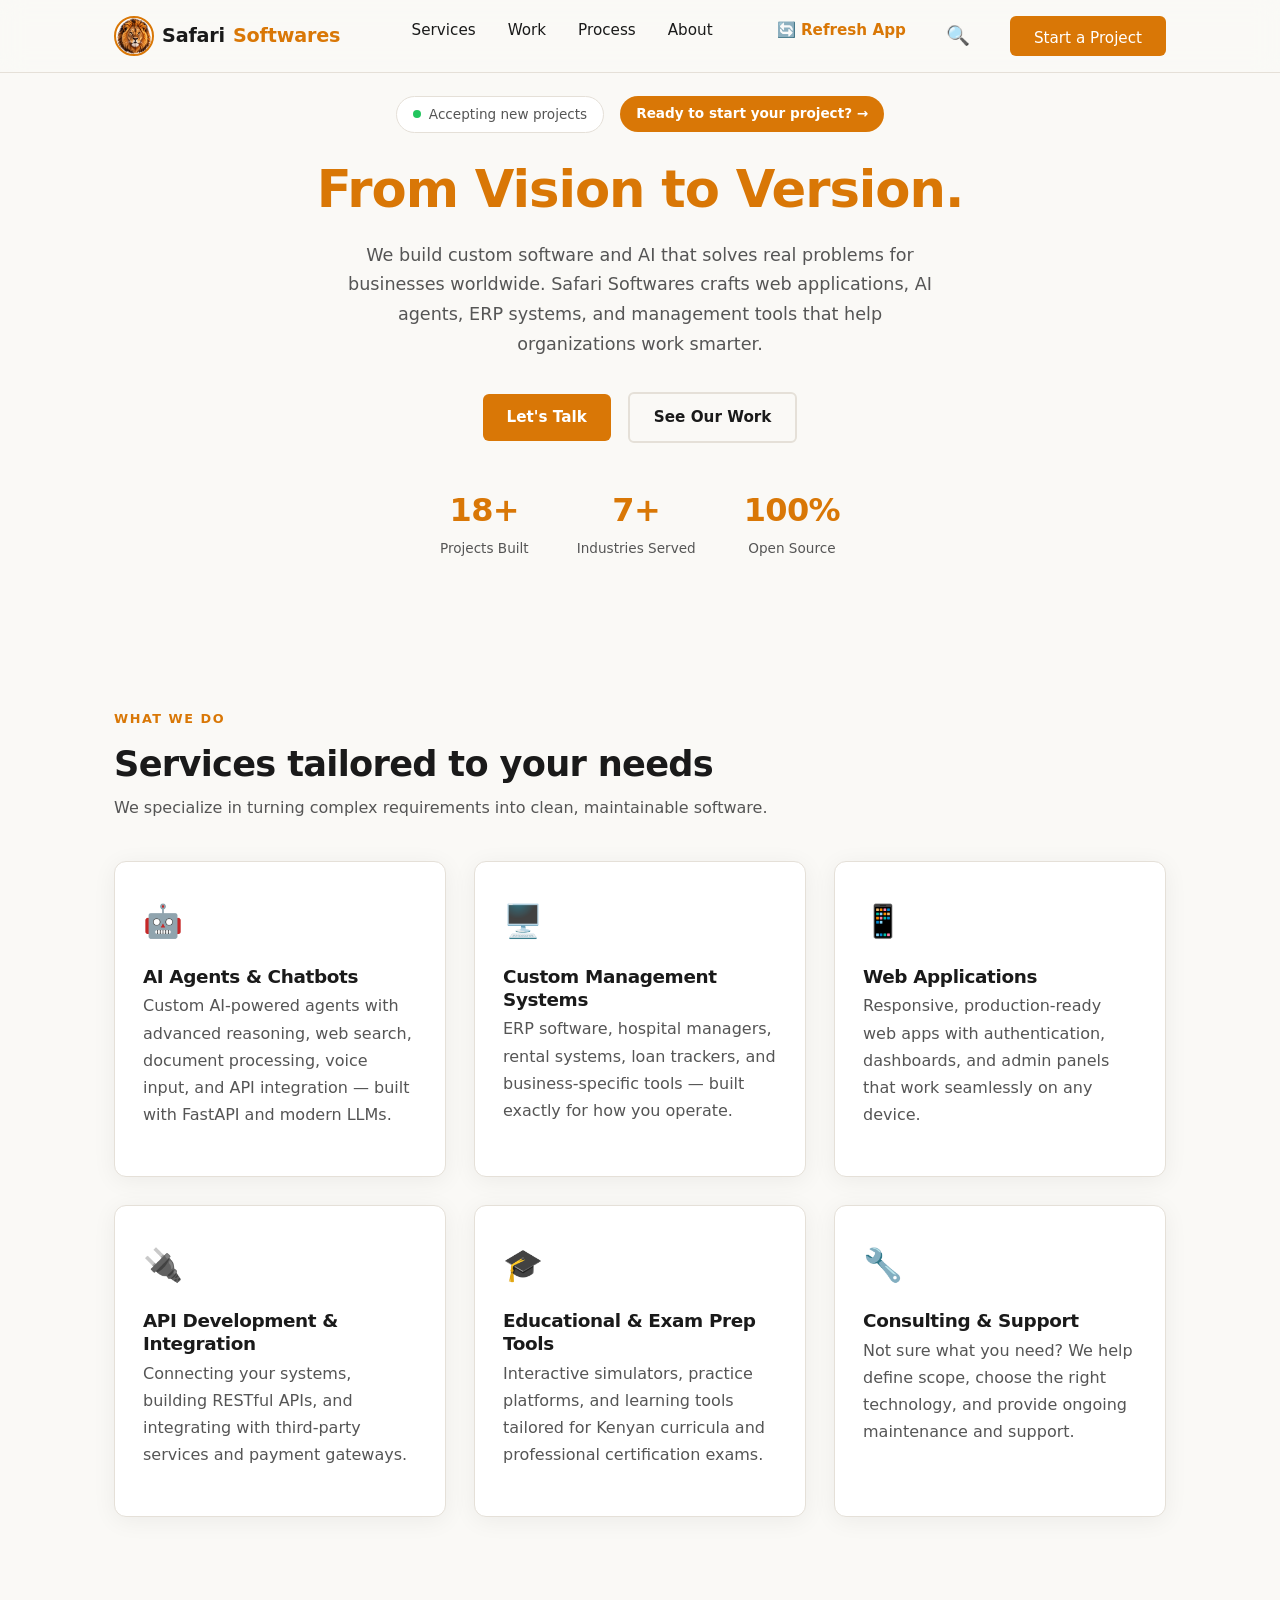
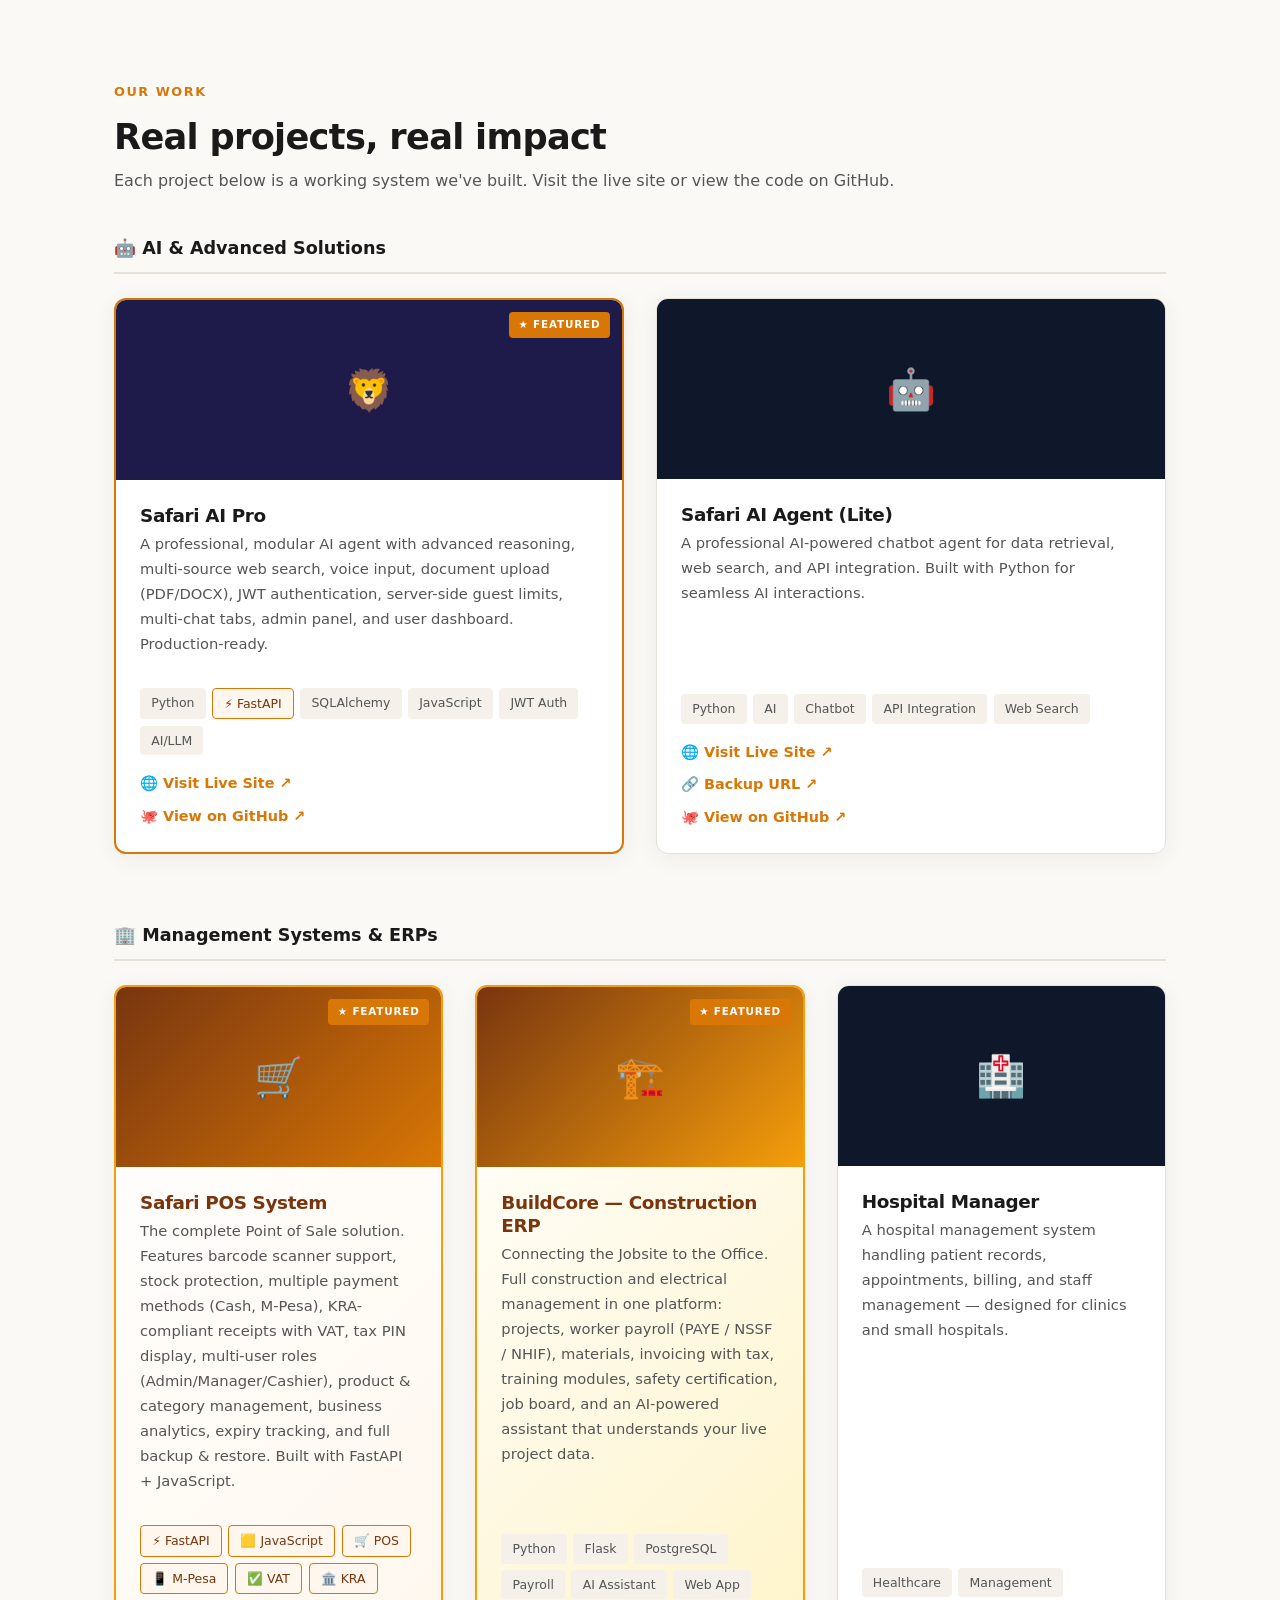
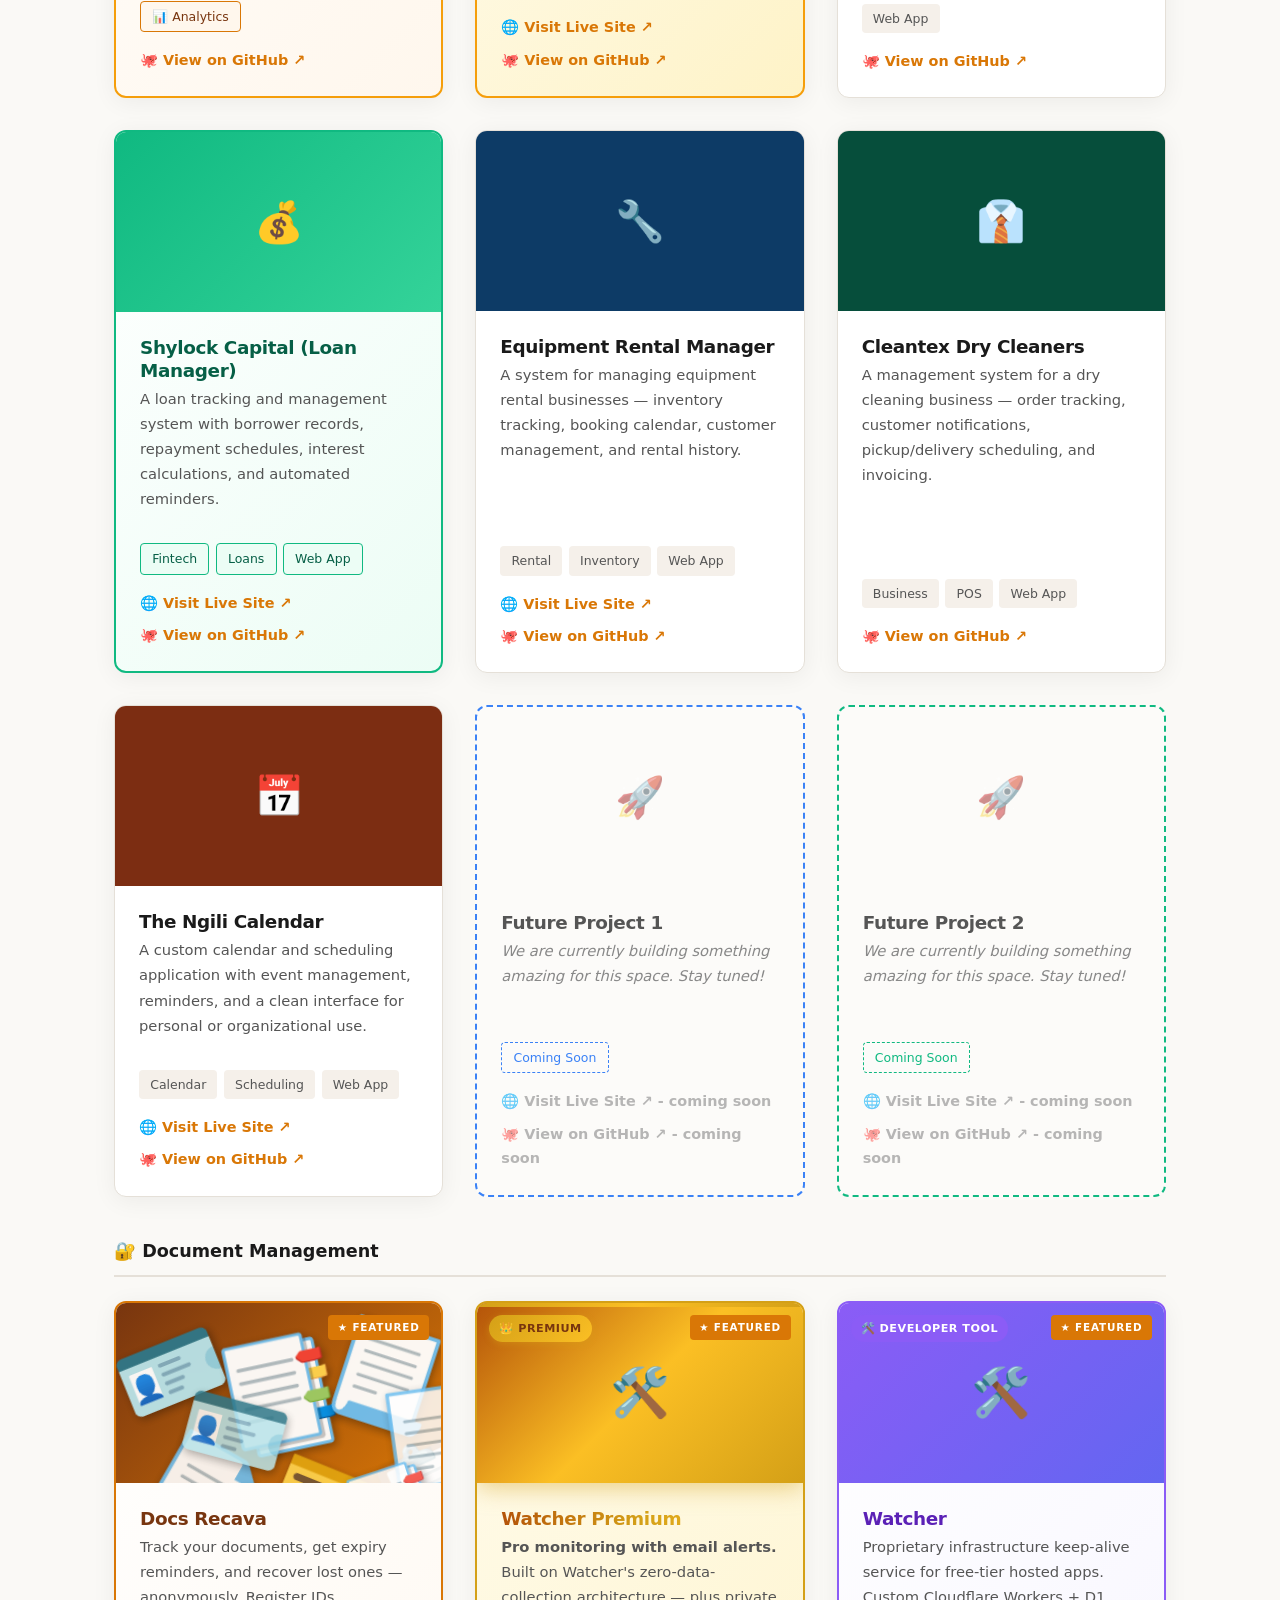
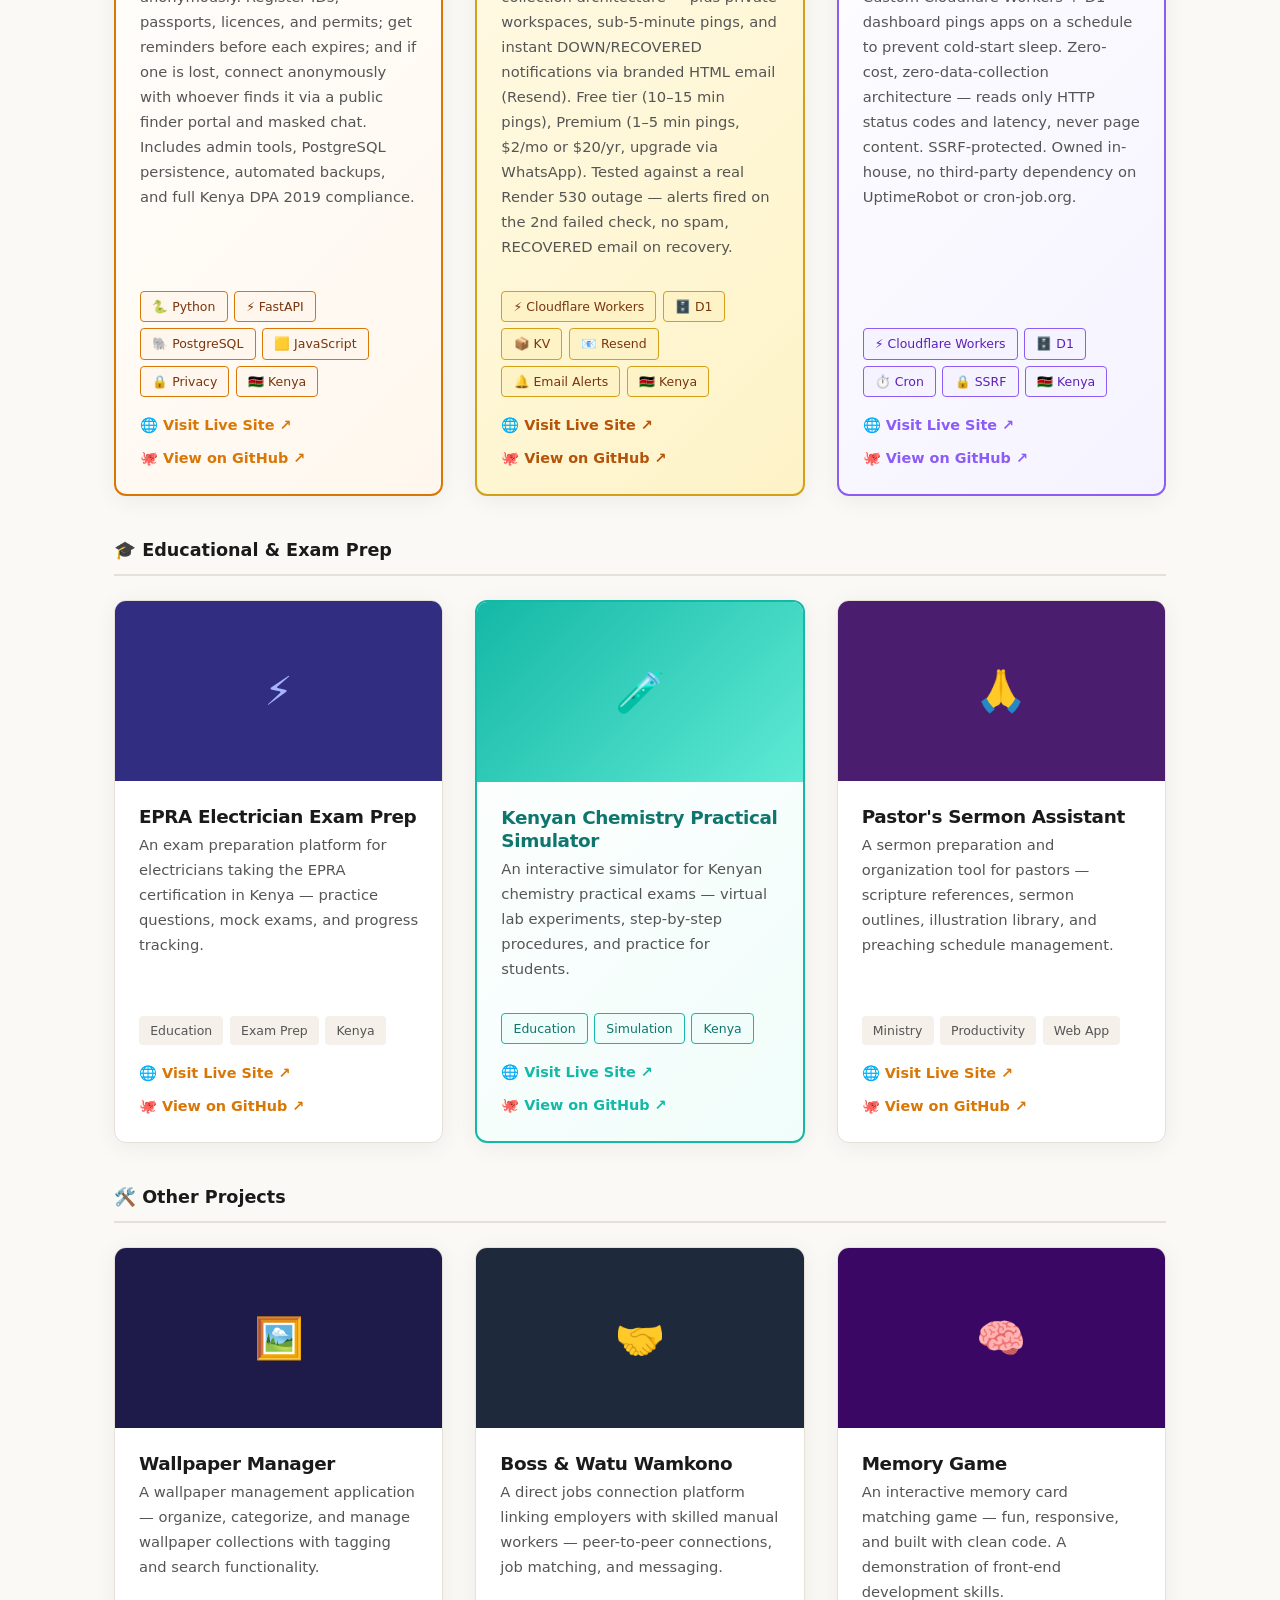
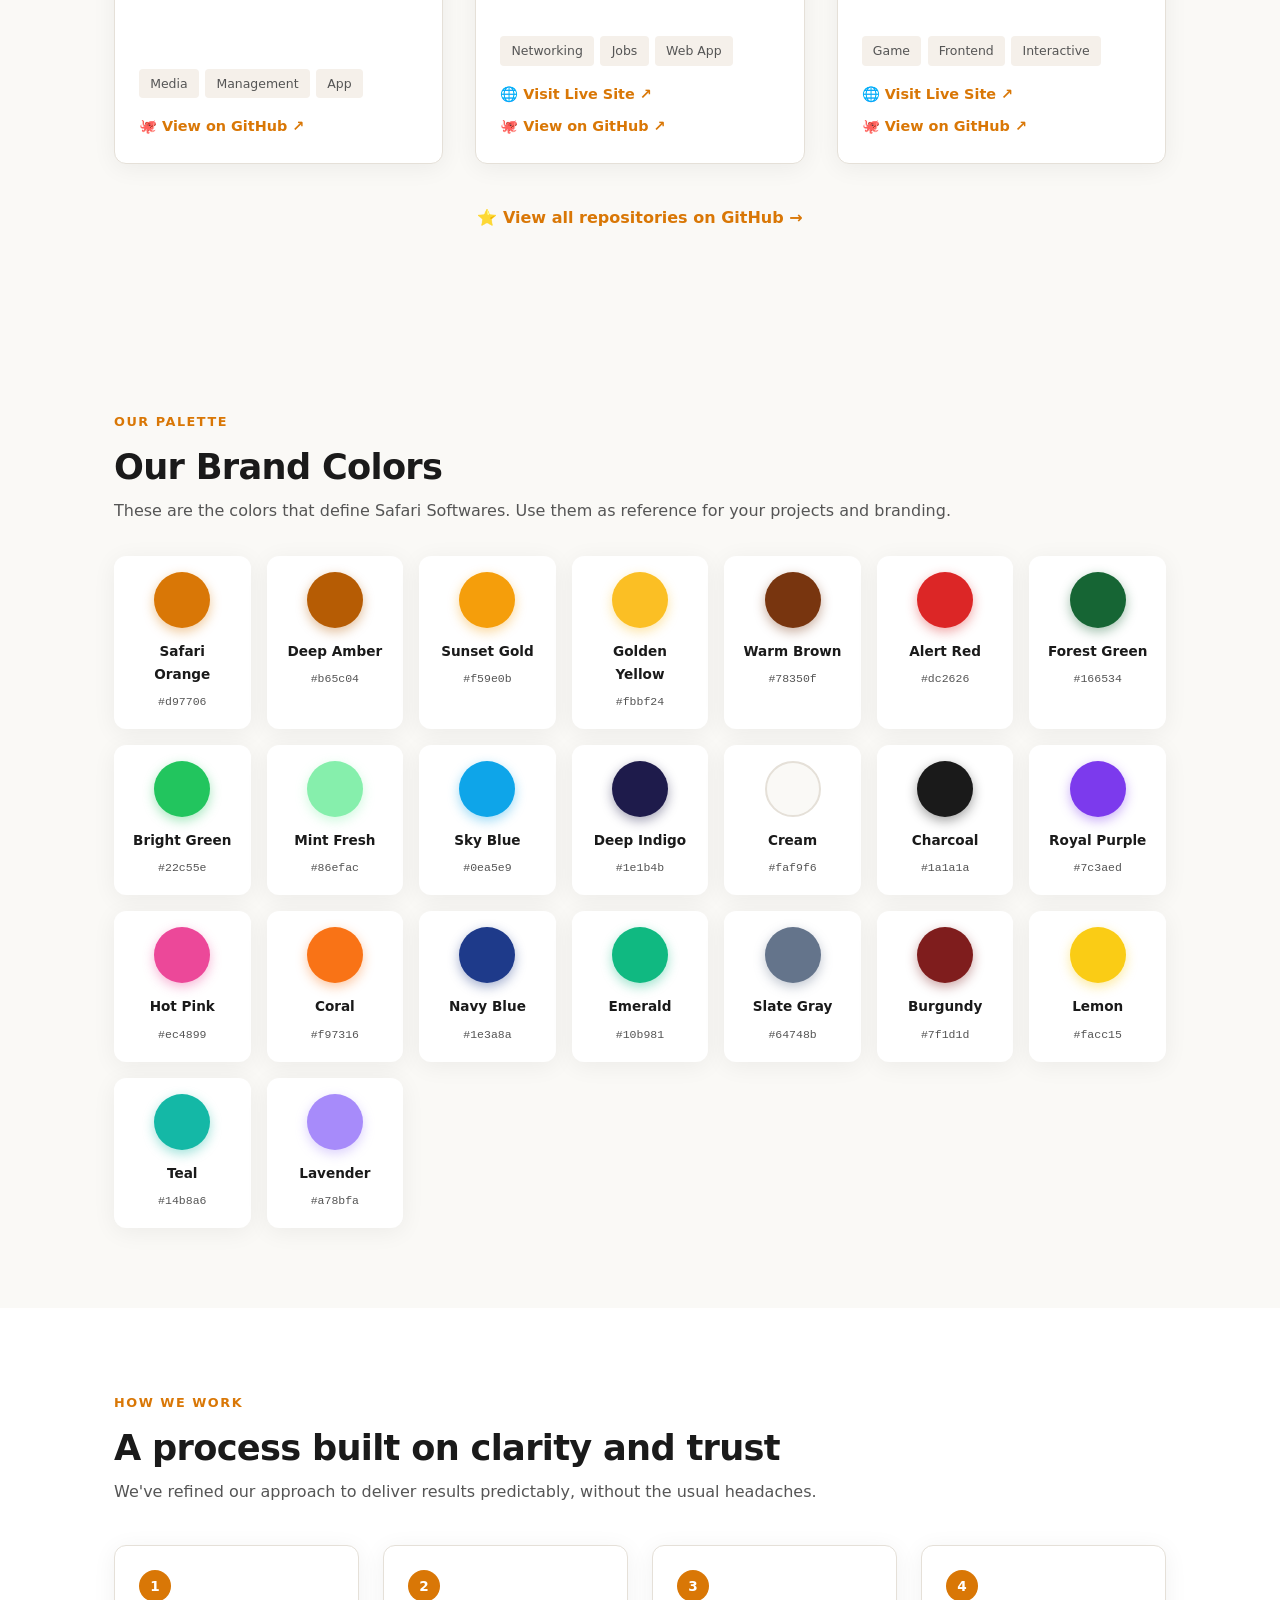
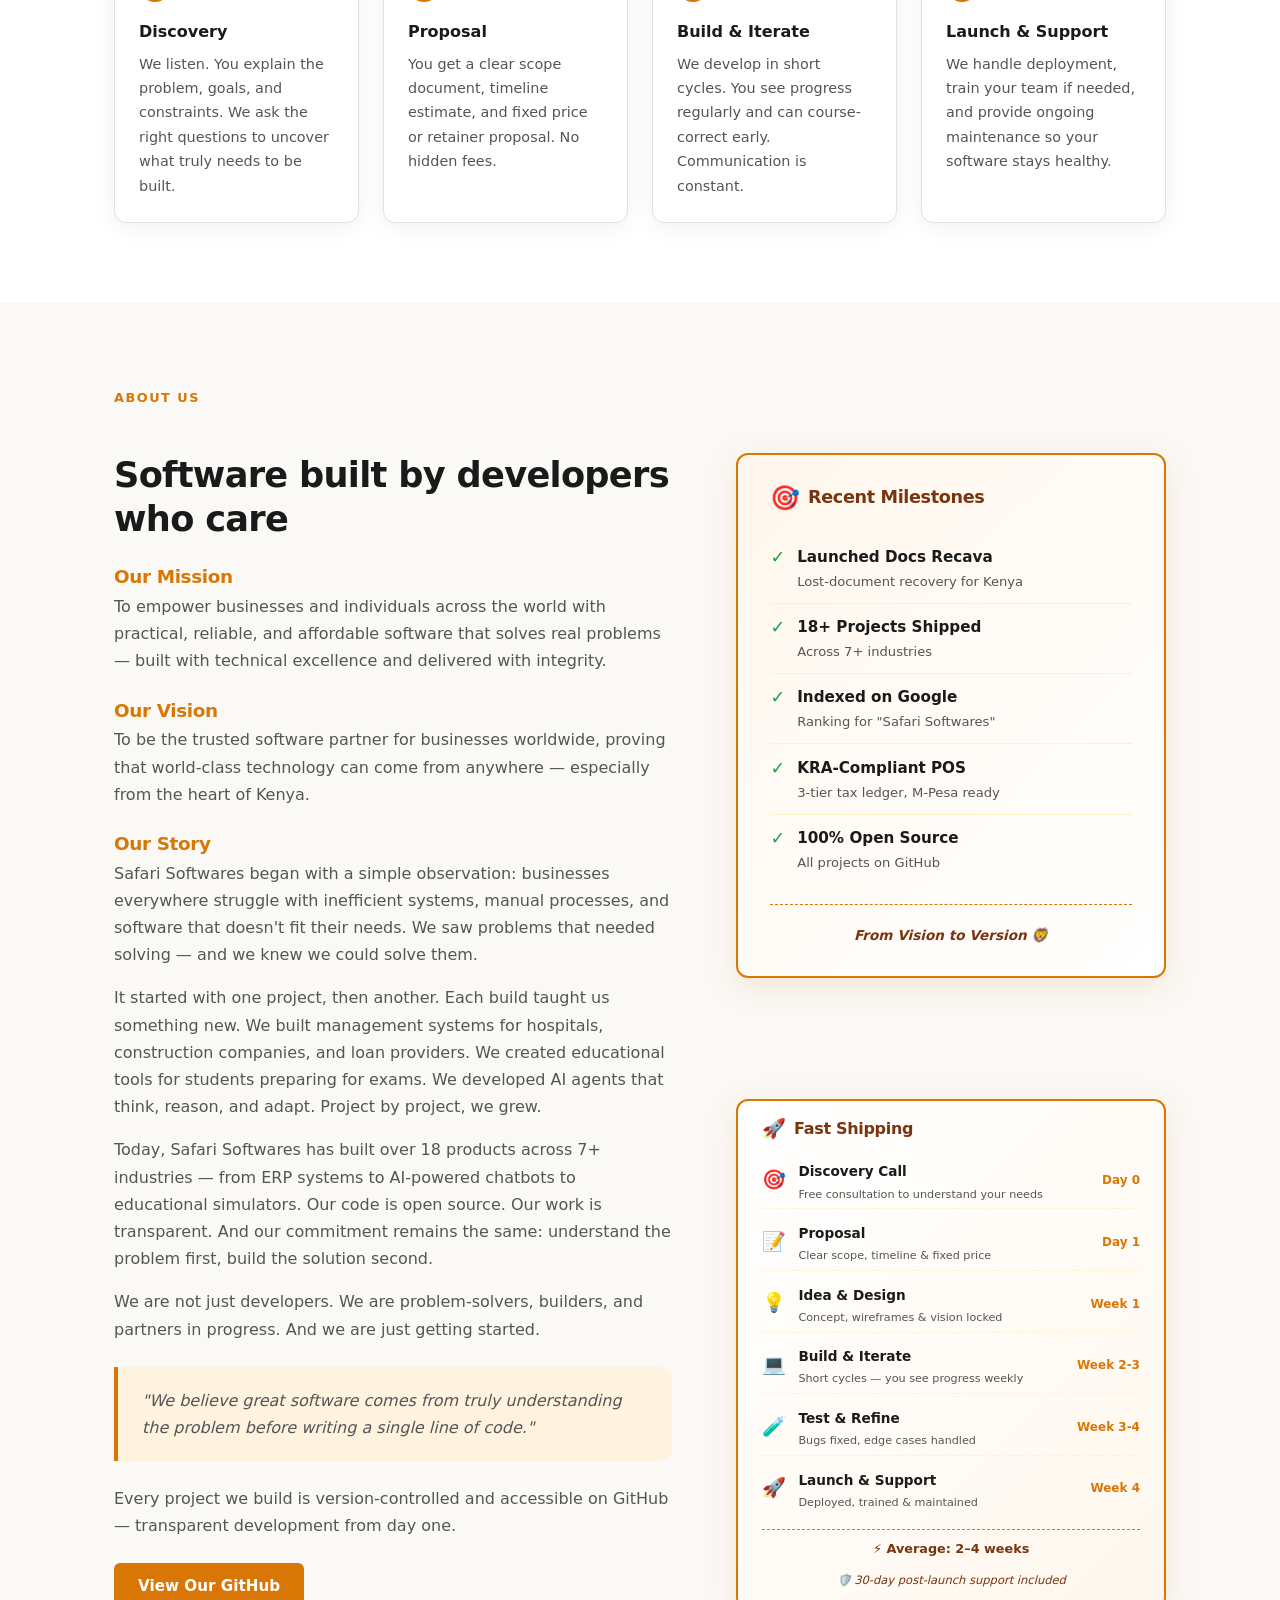
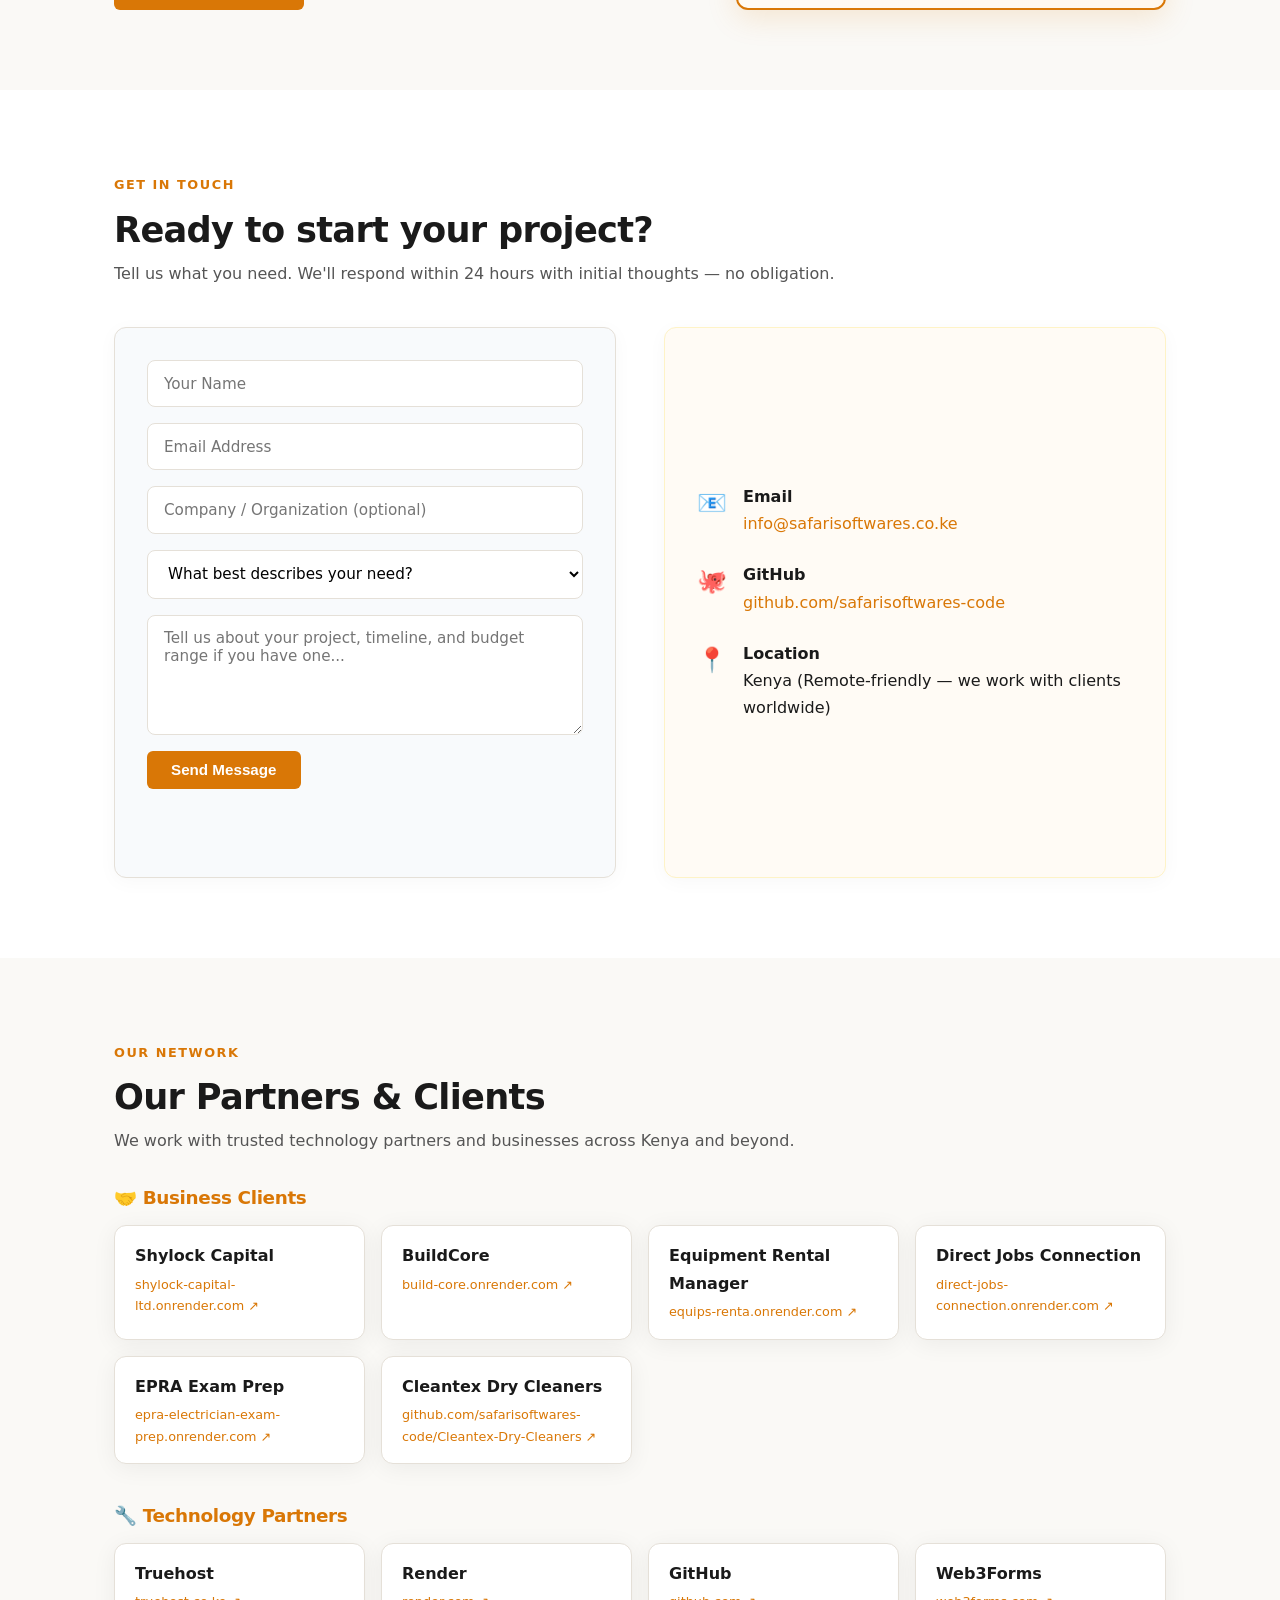
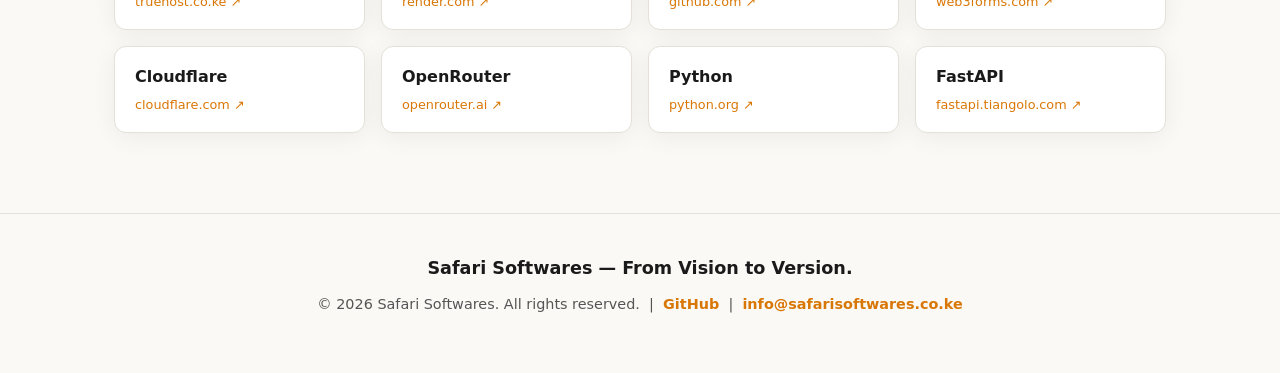
==== index.html @ 89c1bf8b "Add GitHub link to Watcher Premium card" ====
﻿<!DOCTYPE html>
<html lang="en">
<head>
    <meta charset="UTF-8">
    <meta name="google-site-verification" content="Gy2Mipn7XmRh426ghyNPv536eFoQkEt8JfDtObqfa8s" />
    <meta name="msvalidate.01" content="3109B2B6DAEE8AB7D3014F8368BB006F" />
    <meta name="viewport" content="width=device-width, initial-scale=1.0">
    <title>Safari Softwares | Custom Software Kenya | From Vision to Version</title>
    <meta name="description" content="Safari Softwares builds custom web applications, AI agents, ERP systems, and management tools that help businesses streamline operations and scale efficiently.">

    <meta name="keywords" content="Safari Softwares, custom software Kenya, web development Kenya, POS system Kenya, ERP software, AI agents, FastAPI developer, Python developer, Safari POS, loan management system, hospital management, construction ERP, software company Nairobi">
    <meta name="author" content="Safari Softwares">
    <meta name="robots" content="index, follow">
    <link rel="canonical" href="https://safarisoftwares.co.ke/">

    <meta property="og:type" content="website">
    <meta property="og:url" content="https://safarisoftwares.co.ke/">
    <meta property="og:title" content="Safari Softwares | Custom Software & AI Solutions">
    <meta property="og:description" content="We build custom software and AI that solves real problems for businesses worldwide.">
    <meta property="og:site_name" content="Safari Softwares">
    <meta property="og:locale" content="en_KE">

    <meta name="twitter:card" content="summary_large_image">
    <meta name="twitter:title" content="Safari Softwares | From Vision to Version">
    <meta name="twitter:description" content="Custom software and AI solutions built in Kenya for the world.">

    <!-- PWA -->
    <link rel="manifest" href="/manifest.json">
    <meta name="theme-color" content="#d97706">
    <meta name="mobile-web-app-capable" content="yes">
    <meta name="apple-mobile-web-app-capable" content="yes">
    <meta name="apple-mobile-web-app-status-bar-style" content="default">
    <meta name="apple-mobile-web-app-title" content="Safari">
    <link rel="apple-touch-icon" href="/assets/icon.svg">
    <link rel="icon" type="image/svg+xml" href="/assets/icon.svg">
    <style>
        :root {
            --bg: #faf9f6;
            --text: #1a1a1a;
            --text-light: #555;
            --accent: #d97706;
            --accent-hover: #b65c04;
            --card-bg: #ffffff;
            --border: #e5e0d8;
            --shadow: 0 4px 24px rgba(0, 0, 0, 0.06);
            --radius: 12px;
            --max-width: 1100px;
            --font-sans: 'Inter', system-ui, -apple-system, sans-serif;
            --font-mono: 'JetBrains Mono', 'Fira Code', monospace;
        }
        * { margin: 0; padding: 0; box-sizing: border-box; }
        html { scroll-behavior: smooth; }
        body {
            font-family: var(--font-sans);
            background-color: var(--bg);
            color: var(--text);
            line-height: 1.7;
            -webkit-font-smoothing: antialiased;
        }
        h1, h2, h3 { line-height: 1.25; font-weight: 700; letter-spacing: -0.02em; }
        h1 { font-size: clamp(2.2rem, 5vw, 3.2rem); }
        h2 { font-size: clamp(1.6rem, 3.5vw, 2.2rem); margin-bottom: 0.5rem; }
        h3 { font-size: 1.15rem; margin-bottom: 0.3rem; }
        p { margin-bottom: 1rem; color: var(--text-light); }
        .section-label {
            display: inline-block;
            font-size: 0.8rem;
            font-weight: 700;
            text-transform: uppercase;
            letter-spacing: 0.12em;
            color: var(--accent);
            margin-bottom: 0.75rem;
        }
        .subsection-label {
            display: block;
            font-size: 1.1rem;
            font-weight: 700;
            color: var(--text);
            margin: 2.5rem 0 1rem;
            padding-bottom: 0.5rem;
            border-bottom: 2px solid var(--border);
        }
        a { color: var(--accent); text-decoration: none; transition: color 0.2s; }
        a:hover { color: var(--accent-hover); }
        .container { max-width: var(--max-width); margin: 0 auto; padding: 0 1.5rem; }
        section { padding: 5rem 0; }
        section:first-of-type { padding-top: 6rem; }
        header {
            position: fixed;
            top: 0; left: 0; right: 0;
            z-index: 100;
            background: rgba(250, 249, 246, 0.85);
            backdrop-filter: blur(12px);
            -webkit-backdrop-filter: blur(12px);
            border-bottom: 1px solid var(--border);
            padding: 1rem 0;
            transition: box-shadow 0.3s;
        }
        header.scrolled { box-shadow: 0 2px 20px rgba(0, 0, 0, 0.05); }
        nav {
            display: flex;
            justify-content: space-between;
            align-items: center;
            max-width: var(--max-width);
            margin: 0 auto;
            padding: 0 1.5rem;
        }
        .logo { font-weight: 800; font-size: 1.2rem; color: var(--text); letter-spacing: -0.01em; }
        .logo span { color: var(--accent); }
        .nav-links { display: flex; gap: 2rem; list-style: none; }
        .nav-links a { color: var(--text); font-weight: 500; font-size: 0.95rem; position: relative; padding-bottom: 4px; }
        .nav-links a::after {
            content: '';
            position: absolute;
            bottom: 0; left: 0;
            width: 0;
            height: 2px;
            background: var(--accent);
            transition: width 0.25s;
        }
        .nav-links a:hover::after { width: 100%; }
        .btn {
            display: inline-block;
            background: var(--accent);
            color: #fff !important;
            padding: 0.65rem 1.5rem;
            border-radius: 6px;
            font-weight: 600;
            font-size: 0.95rem;
            border: none;
            cursor: pointer;
            transition: background 0.2s, transform 0.15s;
            text-decoration: none;
        }
        .btn:hover { background: var(--accent-hover); transform: translateY(-1px); }
        .btn-outline {
            background: transparent;
            color: var(--text) !important;
            border: 2px solid var(--border);
            margin-left: 0.75rem;
        }
        .btn-outline:hover { border-color: var(--accent); background: transparent; color: var(--accent) !important; }
        .search-btn { background: none; border: none; cursor: pointer; padding: 0.5rem; font-size: 1.2rem; color: var(--text); transition: color 0.2s; }
        .search-btn:hover { color: var(--accent); }
        .search-modal {
            display: none;
            position: fixed;
            top: 0; left: 0; right: 0; bottom: 0;
            background: rgba(0,0,0,0.5);
            z-index: 1000;
            justify-content: center;
            align-items: flex-start;
            padding-top: 80px;
        }
        .search-modal.active { display: flex; }
        .search-container {
            background: #fff;
            width: 90%;
            max-width: 600px;
            border-radius: 12px;
            box-shadow: 0 20px 60px rgba(0,0,0,0.3);
            overflow: hidden;
            max-height: 80vh;
            display: flex;
            flex-direction: column;
        }
        .search-input-wrap {
            display: flex;
            align-items: center;
            padding: 1rem 1.25rem;
            border-bottom: 1px solid var(--border);
            gap: 0.75rem;
        }
        .search-input-wrap input {
            flex: 1;
            border: none;
            outline: none;
            font-size: 1.1rem;
            font-family: var(--font-sans);
            color: var(--text);
            background: transparent;
        }
        .search-input-wrap .search-icon { font-size: 1.2rem; color: var(--accent); }
        .search-close {
            background: none; border: none; cursor: pointer;
            font-size: 1.3rem; color: var(--text-light);
            padding: 0.25rem; line-height: 1;
        }
        .search-close:hover { color: var(--accent); }
        .search-results {
            overflow-y: auto;
            padding: 0.5rem 0;
        }
        .search-empty {
            padding: 2rem 1.25rem;
            text-align: center;
            color: var(--text-light);
            font-size: 0.95rem;
        }
        .search-result-item {
            display: block;
            padding: 0.85rem 1.25rem;
            text-decoration: none;
            color: var(--text);
            transition: background 0.2s;
            cursor: pointer;
            border: none;
            background: none;
            width: 100%;
            text-align: left;
            font-family: var(--font-sans);
        }
        .search-result-item:hover { background: #fffbf5; }
        .search-result-item .result-title {
            font-weight: 700;
            color: var(--text);
            margin-bottom: 0.15rem;
            font-size: 0.95rem;
        }
        .search-result-item .result-path {
            font-size: 0.8rem;
            color: var(--accent);
            font-weight: 500;
        }
        .search-result-item .result-snippet {
            font-size: 0.85rem;
            color: var(--text-light);
            margin-top: 0.15rem;
        }
        .mobile-controls { display: none; align-items: center; gap: 0.25rem; margin-left: auto; }
        @media (max-width: 768px) {
            .mobile-controls { display: flex; }
        }
        .mobile-menu-btn { display: none; background: none; border: none; cursor: pointer; padding: 0.5rem; }
        .mobile-menu-btn span { display: block; width: 26px; height: 2.5px; background: var(--text); margin: 6px 0; border-radius: 2px; transition: 0.3s; }
        .hero { padding-top: 8rem; padding-bottom: 4rem; text-align: center; }
        .hero h1 { max-width: 750px; margin: 0 auto 1.25rem; }
        .hero p { max-width: 600px; margin: 0 auto 2rem; font-size: 1.1rem; }
        .hero-badge {
            display: inline-flex;
            align-items: center;
            gap: 0.5rem;
            background: #fff;
            border: 1px solid var(--border);
            border-radius: 50px;
            padding: 0.35rem 1rem;
            font-size: 0.85rem;
            font-weight: 500;
            color: var(--text-light);
            margin-bottom: 1.5rem;
        }
        .hero-badge .dot { width: 8px; height: 8px; background: #22c55e; border-radius: 50%; animation: pulse 2s infinite; }
        @keyframes pulse { 0%, 100% { opacity: 1; } 50% { opacity: 0.4; } }
        .stats-bar { display: flex; justify-content: center; gap: 3rem; margin-top: 2.5rem; flex-wrap: wrap; }
        .stat-item { text-align: center; }
        .stat-number { font-size: 2rem; font-weight: 800; color: var(--accent); letter-spacing: -0.02em; }
        .stat-label { font-size: 0.85rem; color: var(--text-light); font-weight: 500; }
        .services-grid { display: grid; grid-template-columns: repeat(auto-fit, minmax(280px, 1fr)); gap: 1.75rem; margin-top: 2.5rem; }
        .service-card {
            background: var(--card-bg);
            border: 1px solid var(--border);
            border-radius: var(--radius);
            padding: 2rem 1.75rem;
            box-shadow: var(--shadow);
            transition: transform 0.25s, box-shadow 0.25s;
        }
        .service-card:hover { transform: translateY(-4px); box-shadow: 0 8px 32px rgba(0, 0, 0, 0.1); }
        .service-icon { font-size: 2rem; margin-bottom: 1rem; }
        .portfolio-grid { display: grid; grid-template-columns: repeat(auto-fit, minmax(320px, 1fr)); gap: 2rem; margin-top: 1.5rem; }
        .project-card {
            background: var(--card-bg);
            border: 1px solid var(--border);
            border-radius: var(--radius);
            overflow: hidden;
            box-shadow: var(--shadow);
            transition: transform 0.25s, box-shadow 0.25s;
            display: flex;
            flex-direction: column;
        }
        .project-card:hover { transform: translateY(-4px); box-shadow: 0 8px 32px rgba(0, 0, 0, 0.1); }
        .project-card.featured { border: 2px solid var(--accent); position: relative; }
        .project-card.featured::before {
            content: '★ FEATURED';
            position: absolute;
            top: 12px; right: 12px;
            background: var(--accent);
            color: #fff;
            font-size: 0.65rem;
            font-weight: 700;
            padding: 0.25rem 0.6rem;
            border-radius: 4px;
            letter-spacing: 0.08em;
            z-index: 10;
        }
        .project-img {
            width: 100%;
            height: 180px;
            object-fit: cover;
            display: flex;
            align-items: center;
            justify-content: center;
            font-size: 2.5rem;
            flex-shrink: 0;
        }
        .project-body { padding: 1.5rem; flex-grow: 1; display: flex; flex-direction: column; }
        .project-body h3 { margin-bottom: 0.25rem; }
        .project-body p { flex-grow: 1; font-size: 0.92rem; }
        .tech-tags { display: flex; flex-wrap: wrap; gap: 0.4rem; margin-top: 1rem; }
        .tech-tag { background: #f5f0ea; color: var(--text-light); padding: 0.25rem 0.7rem; border-radius: 4px; font-size: 0.78rem; font-weight: 500; }
        .project-links { display: flex; flex-direction: column; gap: 0.5rem; margin-top: 1rem; }
        .project-link { font-weight: 600; font-size: 0.9rem; display: inline-flex; align-items: center; gap: 0.3rem; }
        .process-steps { display: grid; grid-template-columns: repeat(auto-fit, minmax(200px, 1fr)); gap: 1.5rem; margin-top: 2.5rem; counter-reset: step; }
        .step { position: relative; padding: 1.5rem; background: var(--card-bg); border: 1px solid var(--border); border-radius: var(--radius); box-shadow: var(--shadow); }
        .step::before {
            counter-increment: step;
            content: counter(step);
            display: inline-block;
            width: 32px; height: 32px;
            background: var(--accent);
            color: #fff;
            font-weight: 700;
            font-size: 0.85rem;
            border-radius: 50%;
            text-align: center;
            line-height: 32px;
            margin-bottom: 1rem;
        }
        .step h4 { margin-bottom: 0.4rem; }
        .step p { font-size: 0.9rem; margin: 0; }
        .about-content { display: grid; grid-template-columns: 1.3fr 1fr; gap: 4rem; align-items: start; margin-top: 2rem; }
        .about-text .highlight {
            background: #fff3e0;
            padding: 1.25rem 1.5rem;
            border-left: 4px solid var(--accent);
            border-radius: 0 var(--radius) var(--radius) 0;
            margin: 1.5rem 0;
        }
        .about-text .highlight p { margin: 0; font-style: italic; }
        .github-link { display: inline-flex; align-items: center; gap: 0.4rem; font-weight: 600; }
        .contact-wrapper { display: grid; grid-template-columns: 1fr 1fr; gap: 3rem; margin-top: 2.5rem; }
        .contact-form { display: flex; flex-direction: column; gap: 1rem; background: #f8fafc; padding: 2rem; border-radius: var(--radius); border: 1px solid var(--border); box-shadow: 0 4px 20px rgba(0,0,0,0.03); }
        .contact-form input, .contact-form select, .contact-form textarea {
            width: 100%;
            padding: 0.85rem 1rem;
            border: 1px solid var(--border);
            border-radius: 8px;
            font-family: var(--font-sans);
            font-size: 0.95rem;
            background: #fff;
            transition: border-color 0.2s, box-shadow 0.2s;
        }
        .contact-form input:focus, .contact-form select:focus, .contact-form textarea:focus {
            outline: none;
            border-color: var(--accent);
            box-shadow: 0 0 0 3px rgba(217, 119, 6, 0.1);
        }
        .contact-form textarea { resize: vertical; min-height: 120px; }
        .contact-form button { align-self: flex-start; }
        .form-status { font-size: 0.9rem; font-weight: 500; min-height: 1.5rem; }
        .form-status.success { color: #16a34a; }
        .form-status.error { color: #dc2626; }
        .contact-info { display: flex; flex-direction: column; gap: 1.5rem; justify-content: center; background: #fffbf5; padding: 2rem; border-radius: var(--radius); border: 1px solid #fef3c7; box-shadow: 0 4px 20px rgba(0,0,0,0.03); }
        .contact-info-item { display: flex; align-items: flex-start; gap: 1rem; }
        .contact-icon { font-size: 1.5rem; flex-shrink: 0; }
        footer { text-align: center; padding: 2.5rem 0; border-top: 1px solid var(--border); font-size: 0.9rem; color: var(--text-light); }
        footer a { font-weight: 600; }
        @media (max-width: 768px) {
            .nav-links {
                display: none;
                position: absolute;
                top: 100%; left: 0; right: 0;
                background: var(--bg);
                flex-direction: column;
                padding: 1.5rem;
                border-bottom: 1px solid var(--border);
                gap: 1rem;
                box-shadow: 0 8px 24px rgba(0, 0, 0, 0.08);
            }
            .nav-links.active { display: flex; }
            .mobile-menu-btn { display: block; }
            .hero { padding-top: 6rem; }
            .about-content, .contact-wrapper { grid-template-columns: 1fr; gap: 2rem; }
            .about-content > div:last-child > div { position: static !important; }
            .about-content > div:last-child { display: block !important; }
            .btn-outline { margin-left: 0; margin-top: 0.5rem; }
            .portfolio-grid { grid-template-columns: 1fr; }
            .stats-bar { gap: 1.5rem; }
        }
    </style>
</head>
<body>

    <!-- HEADER -->
    <header id="header">
        <nav>
            <a href="#" class="logo" style="display:flex; align-items:center; gap:0.5rem;"><img src="assets/lion-header.png" alt="Safari Softwares" style="height:40px; width:40px; border-radius:50%; object-fit:cover; border:2px solid #d97706; background:#fff;">Safari<span>Softwares</span></a>
            <ul class="nav-links" id="navLinks">
                <li><a href="#services">Services</a></li>
                <li><a href="#portfolio">Work</a></li>
                <li><a href="#process">Process</a></li>
                <li><a href="#about">About</a></li>
                <li><a href="#" id="installNavBtn" style="display:none; color:var(--accent); font-weight:600;">📱 Install App</a></li>
                <li><a href="#" id="refreshBtn" style="color:var(--accent); font-weight:600;">🔄 Refresh App</a></li>
                <li><button class="search-btn" id="searchBtnDesktop" aria-label="Search" style="display:none;">🔍</button></li>
                <li><a href="#contact" class="btn">Start a Project</a></li>
            </ul>
            <div class="mobile-controls" style="display:none; align-items:center; gap:0.25rem;">
                <button class="search-btn" id="searchBtnMobile" aria-label="Search">🔍</button>
                <button class="mobile-menu-btn" id="mobileMenuBtn" aria-label="Menu">
                    <span></span><span></span><span></span>
                </button>
            </div>
        </nav>
    </header>

    <!-- HERO -->
    <section class="hero">
        <div class="container">
            <div class="hero-badge"><span class="dot"></span> Accepting new projects</div><a href="#contact" class="hero-cta" style="display:inline-block; margin-left: 1rem; background: #d97706; color: white; padding: 0.4rem 1rem; border-radius: 50px; font-size: 0.85rem; font-weight: 600; text-decoration: none; transition: background 0.2s;">Ready to start your project? &rarr;</a>
            <h1 style="color:#d97706;">From Vision to Version.</h1>
            <p>We build custom software and AI that solves real problems for businesses worldwide. Safari Softwares crafts web applications, AI agents, ERP systems, and management tools that help organizations work smarter.</p>
            <div>
                <a href="#contact" class="btn">Let's Talk</a>
                <a href="#portfolio" class="btn btn-outline">See Our Work</a>
            </div>
            <div class="stats-bar">
                <div class="stat-item"><div class="stat-number">18+</div><div class="stat-label">Projects Built</div></div>
                <div class="stat-item"><div class="stat-number">7+</div><div class="stat-label">Industries Served</div></div>
                <div class="stat-item"><div class="stat-number">100%</div><div class="stat-label">Open Source</div></div>
            </div>
        </div>
    </section>

    <!-- SERVICES -->
    <section id="services">
        <div class="container">
            <span class="section-label">What We Do</span>
            <h2>Services tailored to your needs</h2>
            <p>We specialize in turning complex requirements into clean, maintainable software.</p>
            <div class="services-grid">
                <div class="service-card"><div class="service-icon">🤖</div><h3>AI Agents & Chatbots</h3><p>Custom AI-powered agents with advanced reasoning, web search, document processing, voice input, and API integration — built with FastAPI and modern LLMs.</p></div>
                <div class="service-card"><div class="service-icon">🖥️</div><h3>Custom Management Systems</h3><p>ERP software, hospital managers, rental systems, loan trackers, and business-specific tools — built exactly for how you operate.</p></div>
                <div class="service-card"><div class="service-icon">📱</div><h3>Web Applications</h3><p>Responsive, production-ready web apps with authentication, dashboards, and admin panels that work seamlessly on any device.</p></div>
                <div class="service-card"><div class="service-icon">🔌</div><h3>API Development & Integration</h3><p>Connecting your systems, building RESTful APIs, and integrating with third-party services and payment gateways.</p></div>
                <div class="service-card"><div class="service-icon">🎓</div><h3>Educational & Exam Prep Tools</h3><p>Interactive simulators, practice platforms, and learning tools tailored for Kenyan curricula and professional certification exams.</p></div>
                <div class="service-card"><div class="service-icon">🔧</div><h3>Consulting & Support</h3><p>Not sure what you need? We help define scope, choose the right technology, and provide ongoing maintenance and support.</p></div>
            </div>
        </div>
    </section>

    <!-- PORTFOLIO -->
    <section id="portfolio">
        <div class="container">
            <span class="section-label">Our Work</span>
            <h2>Real projects, real impact</h2>
            <p>Each project below is a working system we've built. Visit the live site or view the code on GitHub.</p>

            <!-- AI & Advanced -->
            <span class="subsection-label">🤖 AI & Advanced Solutions</span>
            <div class="portfolio-grid">
                <div id="safari-ai-pro" class="project-card featured">
                    <div class="project-img" style="background:#1e1b4b; color:#c4b5fd;">🦁</div>
                    <div class="project-body">
                        <h3>Safari AI Pro</h3>
                        <p>A professional, modular AI agent with advanced reasoning, multi-source web search, voice input, document upload (PDF/DOCX), JWT authentication, server-side guest limits, multi-chat tabs, admin panel, and user dashboard. Production-ready.</p>
                        <div class="tech-tags">
                            <span class="tech-tag">Python</span><span class="tech-tag" style="background:#fff7ed; color:#78350f; border:1px solid #d97706;">⚡ FastAPI</span><span class="tech-tag">SQLAlchemy</span><span class="tech-tag">JavaScript</span><span class="tech-tag">JWT Auth</span><span class="tech-tag">AI/LLM</span>
                        </div>
                        <div class="project-links">
                            <a href="https://safari-ai-pro.co.ke" target="_blank" rel="noopener" class="project-link">🌐 Visit Live Site ↗</a>
                            <a href="https://github.com/safarisoftwares-code/safari-ai-pro" target="_blank" rel="noopener" class="project-link">🐙 View on GitHub ↗</a>
                        </div>
                    </div>
                </div>
                <div id="safari-ai-agent" class="project-card">
                    <div class="project-img" style="background:#0f172a; color:#38bdf8;">🤖</div>
                    <div class="project-body">
                        <h3>Safari AI Agent (Lite)</h3>
                        <p>A professional AI-powered chatbot agent for data retrieval, web search, and API integration. Built with Python for seamless AI interactions.</p>
                        <div class="tech-tags">
                            <span class="tech-tag">Python</span><span class="tech-tag">AI</span><span class="tech-tag">Chatbot</span><span class="tech-tag">API Integration</span><span class="tech-tag">Web Search</span>
                        </div>
                        <div class="project-links">
                            <a href="https://lite.safari-ai-pro.co.ke" target="_blank" rel="noopener" class="project-link">🌐 Visit Live Site ↗</a>
                            <a href="https://safari-ai-agent.onrender.com" target="_blank" rel="noopener" class="project-link">🔗 Backup URL ↗</a>
                            <a href="https://github.com/safarisoftwares-code/safari-ai-agent" target="_blank" rel="noopener" class="project-link">🐙 View on GitHub ↗</a>
                        </div>
                    </div>
                </div>
            </div>
                        ﻿            <!-- Management Systems -->
            <span class="subsection-label">🏢 Management Systems & ERPs</span>
            <div class="portfolio-grid">
                <!-- POS System Card -->
                <div id="safari-pos-system" class="project-card featured" style="background:linear-gradient(135deg,#ffffff,#fff7ed); border:2px solid #f59e0b;">
                    <div class="project-img" style="background:linear-gradient(135deg,#78350f,#d97706); color:#fef3c7;">🛒</div>
                    <div class="project-body">
                        <h3 style="color:#78350f;">Safari POS System</h3>
                        <p>The complete Point of Sale solution. Features barcode scanner support, stock protection, multiple payment methods (Cash, M-Pesa), KRA-compliant receipts with VAT, tax PIN display, multi-user roles (Admin/Manager/Cashier), product & category management, business analytics, expiry tracking, and full backup & restore. Built with FastAPI + JavaScript.</p>
                        <div class="tech-tags">
                            <span class="tech-tag" style="background:#fff7ed; color:#78350f; border:1px solid #d97706;">⚡ FastAPI</span>
                            <span class="tech-tag" style="background:#fff7ed; color:#78350f; border:1px solid #d97706;">🟨 JavaScript</span>
                            <span class="tech-tag" style="background:#fff7ed; color:#78350f; border:1px solid #d97706;">🛒 POS</span>
                            <span class="tech-tag" style="background:#fff7ed; color:#78350f; border:1px solid #d97706;">📱 M-Pesa</span>
                            <span class="tech-tag" style="background:#fff7ed; color:#78350f; border:1px solid #d97706;">✅ VAT</span>
                            <span class="tech-tag" style="background:#fff7ed; color:#78350f; border:1px solid #d97706;">🏛️ KRA</span>
                            <span class="tech-tag" style="background:#fff7ed; color:#78350f; border:1px solid #d97706;">📊 Analytics</span>
                        </div>
                        <div class="project-links">
                            <a href="https://github.com/safarisoftwares-code/safari-pos-system" target="_blank" rel="noopener" class="project-link" style="color:#d97706;">🐙 View on GitHub ↗</a>
                        </div>
                    </div>
                </div>

                <!-- BuildCore Card -->
                <div id="construction-erp" class="project-card featured" style="background:linear-gradient(135deg,#ffffff,#fef3c7); border:2px solid #f59e0b;">
                    <div class="project-img" style="background:linear-gradient(135deg,#78350f,#f59e0b); color:#fef3c7;">🏗️</div>
                    <div class="project-body">
                        <h3 style="color:#78350f;">BuildCore — Construction ERP</h3>
                        <p>Connecting the Jobsite to the Office. Full construction and electrical management in one platform: projects, worker payroll (PAYE / NSSF / NHIF), materials, invoicing with tax, training modules, safety certification, job board, and an AI-powered assistant that understands your live project data.</p>
                        <div class="tech-tags">
                            <span class="tech-tag">Python</span><span class="tech-tag">Flask</span><span class="tech-tag">PostgreSQL</span><span class="tech-tag">Payroll</span><span class="tech-tag">AI Assistant</span><span class="tech-tag">Web App</span>
                        </div>
                        <div class="project-links">
                            <a href="https://build-core.onrender.com" target="_blank" rel="noopener" class="project-link">🌐 Visit Live Site ↗</a>
                            <a href="https://github.com/safarisoftwares-code/Construction-ERP-Software" target="_blank" rel="noopener" class="project-link">🐙 View on GitHub ↗</a>
                        </div>
                    </div>
                </div>

                <!-- Hospital Manager Card -->
                <div id="hospital-manager" class="project-card">
                    <div class="project-img" style="background:#0f172a; color:#38bdf8;">🏥</div>
                    <div class="project-body">
                        <h3>Hospital Manager</h3>
                        <p>A hospital management system handling patient records, appointments, billing, and staff management — designed for clinics and small hospitals.</p>
                        <div class="tech-tags"><span class="tech-tag">Healthcare</span><span class="tech-tag">Management</span><span class="tech-tag">Web App</span></div>
                        <div class="project-links">
                            <a href="https://github.com/safarisoftwares-code/hospital-manager" target="_blank" rel="noopener" class="project-link">🐙 View on GitHub ↗</a>
                        </div>
                    </div>
                </div>

                <!-- Shylock Capital Card -->
                <div class="project-card" style="background:linear-gradient(135deg,#ffffff,#ecfdf5); border:2px solid #10b981;">
                    <div class="project-img" style="background:linear-gradient(135deg,#10b981,#34d399); color:#ffffff;">💰</div>
                    <div class="project-body">
                        <h3 style="color:#065f46;">Shylock Capital (Loan Manager)</h3>
                        <p>A loan tracking and management system with borrower records, repayment schedules, interest calculations, and automated reminders.</p>
                        <div class="tech-tags">
                            <span class="tech-tag" style="background:#ecfdf5; color:#065f46; border:1px solid #10b981;">Fintech</span>
                            <span class="tech-tag" style="background:#ecfdf5; color:#065f46; border:1px solid #10b981;">Loans</span>
                            <span class="tech-tag" style="background:#ecfdf5; color:#065f46; border:1px solid #10b981;">Web App</span>
                        </div>
                        <div class="project-links">
                            <a href="https://shylock-capital-ltd.onrender.com" target="_blank" rel="noopener" class="project-link">🌐 Visit Live Site ↗</a>
                            <a href="https://github.com/safarisoftwares-code/loan-manager" target="_blank" rel="noopener" class="project-link">🐙 View on GitHub ↗</a>
                        </div>
                    </div>
                </div>

                <!-- Equipment Rental Card -->
                <div id="equipment-rental" class="project-card">
                    <div class="project-img" style="background:#0d3b66; color:#f4d35e;">🔧</div>
                    <div class="project-body">
                        <h3>Equipment Rental Manager</h3>
                        <p>A system for managing equipment rental businesses — inventory tracking, booking calendar, customer management, and rental history.</p>
                        <div class="tech-tags"><span class="tech-tag">Rental</span><span class="tech-tag">Inventory</span><span class="tech-tag">Web App</span></div>
                        <div class="project-links">
                            <a href="https://equips-renta.onrender.com/" target="_blank" rel="noopener" class="project-link">🌐 Visit Live Site ↗</a>
                            <a href="https://github.com/safarisoftwares-code/equipment-rental-manager" target="_blank" rel="noopener" class="project-link">🐙 View on GitHub ↗</a>
                        </div>
                    </div>
                </div>

                <!-- Cleantex Card -->
                <div id="cleantex" class="project-card">
                    <div class="project-img" style="background:#064e3b; color:#6ee7b7;">👔</div>
                    <div class="project-body">
                        <h3>Cleantex Dry Cleaners</h3>
                        <p>A management system for a dry cleaning business — order tracking, customer notifications, pickup/delivery scheduling, and invoicing.</p>
                        <div class="tech-tags"><span class="tech-tag">Business</span><span class="tech-tag">POS</span><span class="tech-tag">Web App</span></div>
                        <div class="project-links">
                            <a href="https://github.com/safarisoftwares-code/Cleantex-Dry-Cleaners" target="_blank" rel="noopener" class="project-link">🐙 View on GitHub ↗</a>
                        </div>
                    </div>
                </div>

                <!-- Ngili Calendar Card -->
                <div id="ngili-calendar" class="project-card">
                    <div class="project-img" style="background:#7c2d12; color:#fdba74;">📅</div>
                    <div class="project-body">
                        <h3>The Ngili Calendar</h3>
                        <p>A custom calendar and scheduling application with event management, reminders, and a clean interface for personal or organizational use.</p>
                        <div class="tech-tags"><span class="tech-tag">Calendar</span><span class="tech-tag">Scheduling</span><span class="tech-tag">Web App</span></div>
                        <div class="project-links">
                            <a href="https://safarisoftwares-code.github.io/The-Ngili-Calendar/" target="_blank" rel="noopener" class="project-link">🌐 Visit Live Site ↗</a>
                            <a href="https://github.com/safarisoftwares-code/The-Ngili-Calendar" target="_blank" rel="noopener" class="project-link">🐙 View on GitHub ↗</a>
                        </div>
                    </div>
                </div>

                <!-- Hidden Transparent Placeholders to balance the grid (7 cards total, so 2 blanks needed) -->
                
                <!-- Future Project 1 -->
                <div class="project-card" style="background:rgba(255, 255, 255, 0.4); border:2px dashed #3b82f6; box-shadow:none;">
                    <div class="project-img" style="background:transparent; color:#3b82f6; opacity:0.5;">🚀</div>
                    <div class="project-body">
                        <h3 style="color:#555;">Future Project 1</h3>
                        <p style="color:#888; font-style:italic;">We are currently building something amazing for this space. Stay tuned!</p>
                        <div class="tech-tags">
                            <span class="tech-tag" style="background:transparent; border:1px dashed #3b82f6; color:#3b82f6;">Coming Soon</span>
                        </div>
                        <div class="project-links" style="opacity:0.6; pointer-events:none;">
                            <span class="project-link" style="color:#888;">🌐 Visit Live Site ↗ - coming soon</span>
                            <span class="project-link" style="color:#888;">🐙 View on GitHub ↗ - coming soon</span>
                        </div>
                    </div>
                </div>
                <!-- Future Project 2 -->
                <div class="project-card" style="background:rgba(255, 255, 255, 0.4); border:2px dashed #10b981; box-shadow:none;">
                    <div class="project-img" style="background:transparent; color:#10b981; opacity:0.5;">🚀</div>
                    <div class="project-body">
                        <h3 style="color:#555;">Future Project 2</h3>
                        <p style="color:#888; font-style:italic;">We are currently building something amazing for this space. Stay tuned!</p>
                        <div class="tech-tags">
                            <span class="tech-tag" style="background:transparent; border:1px dashed #10b981; color:#10b981;">Coming Soon</span>
                        </div>
                        <div class="project-links" style="opacity:0.6; pointer-events:none;">
                            <span class="project-link" style="color:#888;">🌐 Visit Live Site ↗ - coming soon</span>
                            <span class="project-link" style="color:#888;">🐙 View on GitHub ↗ - coming soon</span>
                        </div>
                    </div>
                </div>
            </div>

            <!-- Document Management -->
            <span class="subsection-label">🔐 Document Management</span>
            <div class="portfolio-grid">
                <div class="project-card featured" style="background:linear-gradient(135deg,#ffffff,#fff7ed); border:2px solid #d97706;">
                    <div class="project-img" style="background:linear-gradient(135deg,#78350f,#d97706); color:#fef3c7; position:relative; overflow:hidden;">
                        <span style="position:absolute; font-size:5.5rem; top:-3%; left:0%; transform:rotate(-22deg); opacity:0.95; filter:drop-shadow(2px 3px 4px rgba(0,0,0,0.35));">🪪</span>
                        <span style="position:absolute; font-size:6rem; top:62%; left:8%; transform:rotate(30deg); opacity:0.9; filter:drop-shadow(2px 3px 4px rgba(0,0,0,0.35));">📄</span>
                        <span style="position:absolute; font-size:6.5rem; top:2%; left:30%; transform:rotate(-12deg); opacity:0.95; filter:drop-shadow(2px 3px 4px rgba(0,0,0,0.35));">📑</span>
                        <span style="position:absolute; font-size:6.2rem; top:65%; left:48%; transform:rotate(22deg); opacity:0.9; filter:drop-shadow(2px 3px 4px rgba(0,0,0,0.35));">🎫</span>
                        <span style="position:absolute; font-size:5.8rem; top:-3%; left:65%; transform:rotate(18deg); opacity:0.95; filter:drop-shadow(2px 3px 4px rgba(0,0,0,0.35));">📃</span>
                        <span style="position:absolute; font-size:6rem; top:60%; left:78%; transform:rotate(-25deg); opacity:0.9; filter:drop-shadow(2px 3px 4px rgba(0,0,0,0.35));">📋</span>
                        <span style="position:absolute; font-size:5.4rem; top:30%; left:20%; transform:rotate(15deg); opacity:0.85; filter:drop-shadow(2px 3px 4px rgba(0,0,0,0.35));">🪪</span>
                        <span style="position:absolute; font-size:5.6rem; top:32%; left:80%; transform:rotate(-8deg); opacity:0.85; filter:drop-shadow(2px 3px 4px rgba(0,0,0,0.35));">📄</span>
                        <span style="position:absolute; font-size:5.2rem; top:82%; left:35%; transform:rotate(12deg); opacity:0.85; filter:drop-shadow(2px 3px 4px rgba(0,0,0,0.35));">🎫</span>
                        <span style="position:absolute; font-size:5rem; top:78%; left:70%; transform:rotate(-18deg); opacity:0.85; filter:drop-shadow(2px 3px 4px rgba(0,0,0,0.35));">📑</span>
                    </div>
                    <div class="project-body">
                        <h3 style="color:#78350f;">Docs Recava</h3>
                        <p>Track your documents, get expiry reminders, and recover lost ones — anonymously. Register IDs, passports, licences, and permits; get reminders before each expires; and if one is lost, connect anonymously with whoever finds it via a public finder portal and masked chat. Includes admin tools, PostgreSQL persistence, automated backups, and full Kenya DPA 2019 compliance.</p>
                        <div class="tech-tags">
                            <span class="tech-tag" style="background:#fff7ed; color:#78350f; border:1px solid #d97706;">🐍 Python</span>
                            <span class="tech-tag" style="background:#fff7ed; color:#78350f; border:1px solid #d97706;">⚡ FastAPI</span>
                            <span class="tech-tag" style="background:#fff7ed; color:#78350f; border:1px solid #d97706;">🐘 PostgreSQL</span>
                            <span class="tech-tag" style="background:#fff7ed; color:#78350f; border:1px solid #d97706;">🟨 JavaScript</span>
                            <span class="tech-tag" style="background:#fff7ed; color:#78350f; border:1px solid #d97706;">🔒 Privacy</span>
                            <span class="tech-tag" style="background:#fff7ed; color:#78350f; border:1px solid #d97706;">🇰🇪 Kenya</span>
                        </div>
                        <div class="project-links">
                            <a href="https://docs-recava.onrender.com" target="_blank" rel="noopener" class="project-link" style="color:#d97706;">🌐 Visit Live Site ↗</a>
                            <a href="https://github.com/safarisoftwares-code/safari-recoveries" target="_blank" rel="noopener" class="project-link" style="color:#d97706;">🐙 View on GitHub ↗</a>
                        </div>
                    </div>
                </div>
                
                <!-- Watcher Premium Card (replaces Future Project 3) -->
                <div id="watcher-premium" class="project-card featured" style="background:linear-gradient(135deg,#fffbeb,#fef3c7); border:2px solid #d4a017; position:relative; overflow:hidden;">
                    <div style="position:absolute; top:0; left:0; right:0; height:4px; background:linear-gradient(90deg,#d4a017,#fbbf24,#d4a017); z-index:3;"></div>
                    <div style="position:absolute; top:12px; left:12px; background:linear-gradient(135deg,#d4a017,#fbbf24); color:#78350f; padding:4px 10px; border-radius:999px; font-size:0.7rem; font-weight:800; letter-spacing:0.5px; z-index:2; box-shadow:0 2px 6px rgba(212,160,23,0.4);">👑 PREMIUM</div>
                    <div class="project-img" style="background:linear-gradient(135deg,#b45309,#fbbf24,#d4a017); color:white; font-size:3rem; filter:drop-shadow(0 4px 12px rgba(212,160,23,0.5));">🛠️</div>
                    <div class="project-body">
                        <h3 style="background:linear-gradient(90deg,#b45309,#d4a017,#fbbf24); -webkit-background-clip:text; background-clip:text; -webkit-text-fill-color:transparent; font-weight:800;">Watcher Premium</h3>
                        <p><strong>Pro monitoring with email alerts.</strong> Built on Watcher's zero-data-collection architecture — plus private workspaces, sub-5-minute pings, and instant DOWN/RECOVERED notifications via branded HTML email (Resend). Free tier (10–15 min pings), Premium (1–5 min pings, $2/mo or $20/yr, upgrade via WhatsApp). Tested against a real Render 530 outage — alerts fired on the 2nd failed check, no spam, RECOVERED email on recovery.</p>
                        <div class="tech-tags">
                            <span class="tech-tag" style="background:#fef3c7; color:#78350f; border:1px solid #d4a017;">⚡ Cloudflare Workers</span>
                            <span class="tech-tag" style="background:#fef3c7; color:#78350f; border:1px solid #d4a017;">🗄️ D1</span>
                            <span class="tech-tag" style="background:#fef3c7; color:#78350f; border:1px solid #d4a017;">📦 KV</span>
                            <span class="tech-tag" style="background:#fef3c7; color:#78350f; border:1px solid #d4a017;">📧 Resend</span>
                            <span class="tech-tag" style="background:#fef3c7; color:#78350f; border:1px solid #d4a017;">🔔 Email Alerts</span>
                            <span class="tech-tag" style="background:#fef3c7; color:#78350f; border:1px solid #d4a017;">🇰🇪 Kenya</span>
                        </div>
                        <div class="project-links">
                            <a href="https://watcher.safari-pos-pro.workers.dev/" target="_blank" rel="noopener" class="project-link" style="color:#b45309;">🌐 Visit Live Site ↗</a>
                            <a href="https://github.com/safarisoftwares-code/watcher" target="_blank" rel="noopener" class="project-link" style="color:#b45309;">🐙 View on GitHub ↗</a>
                        </div>
                    </div>
                </div>

                <!-- Watcher Card (replaces Future Project 4) -->
                <div id="watcher" class="project-card featured" style="background:linear-gradient(135deg,#ffffff,#f5f3ff); border:2px solid #8b5cf6; position:relative;">
                    <div style="position:absolute; top:12px; left:12px; background:#8b5cf6; color:white; padding:4px 10px; border-radius:999px; font-size:0.7rem; font-weight:700; letter-spacing:0.5px; z-index:2;">🛠️ DEVELOPER TOOL</div>
                    <div class="project-img" style="background:linear-gradient(135deg,#8b5cf6,#6366f1); color:white; font-size:3rem;">🛠️</div>
                    <div class="project-body">
                        <h3 style="color:#5b21b6;">Watcher</h3>
                        <p>Proprietary infrastructure keep-alive service for free-tier hosted apps. Custom Cloudflare Workers + D1 dashboard pings apps on a schedule to prevent cold-start sleep. Zero-cost, zero-data-collection architecture — reads only HTTP status codes and latency, never page content. SSRF-protected. Owned in-house, no third-party dependency on UptimeRobot or cron-job.org.</p>
                        <div class="tech-tags">
                            <span class="tech-tag" style="background:#f5f3ff; color:#5b21b6; border:1px solid #8b5cf6;">⚡ Cloudflare Workers</span>
                            <span class="tech-tag" style="background:#f5f3ff; color:#5b21b6; border:1px solid #8b5cf6;">🗄️ D1</span>
                            <span class="tech-tag" style="background:#f5f3ff; color:#5b21b6; border:1px solid #8b5cf6;">⏱️ Cron</span>
                            <span class="tech-tag" style="background:#f5f3ff; color:#5b21b6; border:1px solid #8b5cf6;">🔒 SSRF</span>
                            <span class="tech-tag" style="background:#f5f3ff; color:#5b21b6; border:1px solid #8b5cf6;">🇰🇪 Kenya</span>
                        </div>
                        <div class="project-links">
                            <a href="https://watcher.safarisoftwares.workers.dev/" target="_blank" rel="noopener" class="project-link" style="color:#8b5cf6;">🌐 Visit Live Site ↗</a>
                            <a href="https://github.com/safarisoftwares-code/watcher" target="_blank" rel="noopener" class="project-link" style="color:#8b5cf6;">🐙 View on GitHub ↗</a>
                        </div>
                    </div>
                </div>

            </div>

            <!-- Educational Tools -->
            <span class="subsection-label">🎓 Educational & Exam Prep</span>
            <div class="portfolio-grid">
                <div id="epra-prep" class="project-card">
                    <div class="project-img" style="background:#312e81; color:#a5b4fc;">⚡</div>
                    <div class="project-body">
                        <h3>EPRA Electrician Exam Prep</h3>
                        <p>An exam preparation platform for electricians taking the EPRA certification in Kenya — practice questions, mock exams, and progress tracking.</p>
                        <div class="tech-tags"><span class="tech-tag">Education</span><span class="tech-tag">Exam Prep</span><span class="tech-tag">Kenya</span></div>
                        <div class="project-links">
                            <a href="https://epra-electrician-exam-prep.onrender.com/" target="_blank" rel="noopener" class="project-link">🌐 Visit Live Site ↗</a>
                            <a href="https://github.com/safarisoftwares-code/epra-electrician-exam-prep" target="_blank" rel="noopener" class="project-link">🐙 View on GitHub ↗</a>
                        </div>
                    </div>
                </div>
                <div id="chemistry-sim" class="project-card" style="background:linear-gradient(135deg,#ffffff,#f0fdfa); border:2px solid #14b8a6;">
                    <div class="project-img" style="background:linear-gradient(135deg,#14b8a6,#5eead4); color:#ffffff;">🧪</div>
                    <div class="project-body">
                        <h3 style="color:#0f766e;">Kenyan Chemistry Practical Simulator</h3>
                        <p>An interactive simulator for Kenyan chemistry practical exams — virtual lab experiments, step-by-step procedures, and practice for students.</p>
                        <div class="tech-tags">
                            <span class="tech-tag" style="background:#f0fdfa; color:#0f766e; border:1px solid #14b8a6;">Education</span>
                            <span class="tech-tag" style="background:#f0fdfa; color:#0f766e; border:1px solid #14b8a6;">Simulation</span>
                            <span class="tech-tag" style="background:#f0fdfa; color:#0f766e; border:1px solid #14b8a6;">Kenya</span>
                        </div>
                        <div class="project-links">
                            <a href="https://safarisoftwares-code.github.io/kenyan-chemistry-practical-simulator/" target="_blank" rel="noopener" class="project-link" style="color:#14b8a6;">🌐 Visit Live Site ↗</a>
                            <a href="https://github.com/safarisoftwares-code/kenyan-chemistry-practical-simulator" target="_blank" rel="noopener" class="project-link" style="color:#14b8a6;">🐙 View on GitHub ↗</a>
                        </div>
                    </div>
                </div>
                <div id="pastors-assistant" class="project-card">
                    <div class="project-img" style="background:#4a1d6e; color:#d8b4fe;">🙏</div>
                    <div class="project-body">
                        <h3>Pastor's Sermon Assistant</h3>
                        <p>A sermon preparation and organization tool for pastors — scripture references, sermon outlines, illustration library, and preaching schedule management.</p>
                        <div class="tech-tags"><span class="tech-tag">Ministry</span><span class="tech-tag">Productivity</span><span class="tech-tag">Web App</span></div>
                        <div class="project-links">
                            <a href="https://safarisoftwares-code.github.io/Pastors-Sermon-Assistant/" target="_blank" rel="noopener" class="project-link">🌐 Visit Live Site ↗</a>
                            <a href="https://github.com/safarisoftwares-code/Pastors-Sermon-Assistant" target="_blank" rel="noopener" class="project-link">🐙 View on GitHub ↗</a>
                        </div>
                    </div>
                </div>
            </div>

            <!-- Other Projects -->
            <span class="subsection-label">🛠️ Other Projects</span>
            <div class="portfolio-grid">
                <div id="wallpaper-manager" class="project-card">
                    <div class="project-img" style="background:#1e1b4b; color:#c4b5fd;">🖼️</div>
                    <div class="project-body">
                        <h3>Wallpaper Manager</h3>
                        <p>A wallpaper management application — organize, categorize, and manage wallpaper collections with tagging and search functionality.</p>
                        <div class="tech-tags"><span class="tech-tag">Media</span><span class="tech-tag">Management</span><span class="tech-tag">App</span></div>
                        <div class="project-links">
                            <a href="https://github.com/safarisoftwares-code/wallpaper-manager" target="_blank" rel="noopener" class="project-link">🐙 View on GitHub ↗</a>
                        </div>
                    </div>
                </div>
                <div id="boss-watu" class="project-card">
                    <div class="project-img" style="background:#1e293b; color:#94a3b8;">🤝</div>
                    <div class="project-body">
                        <h3>Boss & Watu Wamkono</h3>
                        <p>A direct jobs connection platform linking employers with skilled manual workers — peer-to-peer connections, job matching, and messaging.</p>
                        <div class="tech-tags"><span class="tech-tag">Networking</span><span class="tech-tag">Jobs</span><span class="tech-tag">Web App</span></div>
                        <div class="project-links">
                            <a href="https://direct-jobs-connection.onrender.com" target="_blank" rel="noopener" class="project-link">🌐 Visit Live Site ↗</a>
                            <a href="https://github.com/safarisoftwares-code/direct-connection" target="_blank" rel="noopener" class="project-link">🐙 View on GitHub ↗</a>
                        </div>
                    </div>
                </div>
                <div id="memory-game" class="project-card">
                    <div class="project-img" style="background:#3b0764; color:#e9d5ff;">🧠</div>
                    <div class="project-body">
                        <h3>Memory Game</h3>
                        <p>An interactive memory card matching game — fun, responsive, and built with clean code. A demonstration of front-end development skills.</p>
                        <div class="tech-tags"><span class="tech-tag">Game</span><span class="tech-tag">Frontend</span><span class="tech-tag">Interactive</span></div>
                        <div class="project-links">
                            <a href="https://safarisoftwares-code.github.io/memory-game/" target="_blank" rel="noopener" class="project-link">🌐 Visit Live Site ↗</a>
                            <a href="https://github.com/safarisoftwares-code/memory-game" target="_blank" rel="noopener" class="project-link">🐙 View on GitHub ↗</a>
                        </div>
                    </div>
                </div>
            </div>

            <p style="margin-top: 2.5rem; text-align: center;">
                <a href="https://github.com/safarisoftwares-code" target="_blank" rel="noopener" class="github-link">
                    ⭐ View all repositories on GitHub →
                </a>
            </p>
        </div>
    </section>

    <!-- BRAND COLORS -->
    <section id="colors">
        <div class="container">
            <span class="section-label">Our Palette</span>
            <h2>Our Brand Colors</h2>
            <p>These are the colors that define Safari Softwares. Use them as reference for your projects and branding.</p>
            <div style="display:grid; grid-template-columns:repeat(auto-fit, minmax(120px, 1fr)); gap:1rem; margin-top:2rem;">
                <div style="text-align:center; padding:1rem; background:#fff; border-radius:12px; box-shadow:0 4px 24px rgba(0,0,0,0.06);">
                    <div style="width:56px; height:56px; border-radius:50%; background:#d97706; margin:0 auto 0.75rem; box-shadow:0 4px 12px rgba(217,119,6,0.4);"></div>
                    <strong style="display:block; color:#1a1a1a; font-size:0.85rem;">Safari Orange</strong>
                    <code style="font-size:0.72rem; color:#555;">#d97706</code>
                </div>
                <div style="text-align:center; padding:1rem; background:#fff; border-radius:12px; box-shadow:0 4px 24px rgba(0,0,0,0.06);">
                    <div style="width:56px; height:56px; border-radius:50%; background:#b65c04; margin:0 auto 0.75rem; box-shadow:0 4px 12px rgba(182,92,4,0.4);"></div>
                    <strong style="display:block; color:#1a1a1a; font-size:0.85rem;">Deep Amber</strong>
                    <code style="font-size:0.72rem; color:#555;">#b65c04</code>
                </div>
                <div style="text-align:center; padding:1rem; background:#fff; border-radius:12px; box-shadow:0 4px 24px rgba(0,0,0,0.06);">
                    <div style="width:56px; height:56px; border-radius:50%; background:#f59e0b; margin:0 auto 0.75rem; box-shadow:0 4px 12px rgba(245,158,11,0.4);"></div>
                    <strong style="display:block; color:#1a1a1a; font-size:0.85rem;">Sunset Gold</strong>
                    <code style="font-size:0.72rem; color:#555;">#f59e0b</code>
                </div>
                <div style="text-align:center; padding:1rem; background:#fff; border-radius:12px; box-shadow:0 4px 24px rgba(0,0,0,0.06);">
                    <div style="width:56px; height:56px; border-radius:50%; background:#fbbf24; margin:0 auto 0.75rem; box-shadow:0 4px 12px rgba(251,191,36,0.4);"></div>
                    <strong style="display:block; color:#1a1a1a; font-size:0.85rem;">Golden Yellow</strong>
                    <code style="font-size:0.72rem; color:#555;">#fbbf24</code>
                </div>
                <div style="text-align:center; padding:1rem; background:#fff; border-radius:12px; box-shadow:0 4px 24px rgba(0,0,0,0.06);">
                    <div style="width:56px; height:56px; border-radius:50%; background:#78350f; margin:0 auto 0.75rem; box-shadow:0 4px 12px rgba(120,53,15,0.4);"></div>
                    <strong style="display:block; color:#1a1a1a; font-size:0.85rem;">Warm Brown</strong>
                    <code style="font-size:0.72rem; color:#555;">#78350f</code>
                </div>
                <div style="text-align:center; padding:1rem; background:#fff; border-radius:12px; box-shadow:0 4px 24px rgba(0,0,0,0.06);">
                    <div style="width:56px; height:56px; border-radius:50%; background:#dc2626; margin:0 auto 0.75rem; box-shadow:0 4px 12px rgba(220,38,38,0.4);"></div>
                    <strong style="display:block; color:#1a1a1a; font-size:0.85rem;">Alert Red</strong>
                    <code style="font-size:0.72rem; color:#555;">#dc2626</code>
                </div>
                <div style="text-align:center; padding:1rem; background:#fff; border-radius:12px; box-shadow:0 4px 24px rgba(0,0,0,0.06);">
                    <div style="width:56px; height:56px; border-radius:50%; background:#166534; margin:0 auto 0.75rem; box-shadow:0 4px 12px rgba(22,101,52,0.4);"></div>
                    <strong style="display:block; color:#1a1a1a; font-size:0.85rem;">Forest Green</strong>
                    <code style="font-size:0.72rem; color:#555;">#166534</code>
                </div>
                <div style="text-align:center; padding:1rem; background:#fff; border-radius:12px; box-shadow:0 4px 24px rgba(0,0,0,0.06);">
                    <div style="width:56px; height:56px; border-radius:50%; background:#22c55e; margin:0 auto 0.75rem; box-shadow:0 4px 12px rgba(34,197,94,0.4);"></div>
                    <strong style="display:block; color:#1a1a1a; font-size:0.85rem;">Bright Green</strong>
                    <code style="font-size:0.72rem; color:#555;">#22c55e</code>
                </div>
                <div style="text-align:center; padding:1rem; background:#fff; border-radius:12px; box-shadow:0 4px 24px rgba(0,0,0,0.06);">
                    <div style="width:56px; height:56px; border-radius:50%; background:#86efac; margin:0 auto 0.75rem; box-shadow:0 4px 12px rgba(134,239,172,0.4);"></div>
                    <strong style="display:block; color:#1a1a1a; font-size:0.85rem;">Mint Fresh</strong>
                    <code style="font-size:0.72rem; color:#555;">#86efac</code>
                </div>
                <div style="text-align:center; padding:1rem; background:#fff; border-radius:12px; box-shadow:0 4px 24px rgba(0,0,0,0.06);">
                    <div style="width:56px; height:56px; border-radius:50%; background:#0ea5e9; margin:0 auto 0.75rem; box-shadow:0 4px 12px rgba(14,165,233,0.4);"></div>
                    <strong style="display:block; color:#1a1a1a; font-size:0.85rem;">Sky Blue</strong>
                    <code style="font-size:0.72rem; color:#555;">#0ea5e9</code>
                </div>
                <div style="text-align:center; padding:1rem; background:#fff; border-radius:12px; box-shadow:0 4px 24px rgba(0,0,0,0.06);">
                    <div style="width:56px; height:56px; border-radius:50%; background:#1e1b4b; margin:0 auto 0.75rem; box-shadow:0 4px 12px rgba(30,27,75,0.4);"></div>
                    <strong style="display:block; color:#1a1a1a; font-size:0.85rem;">Deep Indigo</strong>
                    <code style="font-size:0.72rem; color:#555;">#1e1b4b</code>
                </div>
                <div style="text-align:center; padding:1rem; background:#fff; border-radius:12px; box-shadow:0 4px 24px rgba(0,0,0,0.06);">
                    <div style="width:56px; height:56px; border-radius:50%; background:#faf9f6; border:2px solid #e5e0d8; margin:0 auto 0.75rem;"></div>
                    <strong style="display:block; color:#1a1a1a; font-size:0.85rem;">Cream</strong>
                    <code style="font-size:0.72rem; color:#555;">#faf9f6</code>
                </div>
                <div style="text-align:center; padding:1rem; background:#fff; border-radius:12px; box-shadow:0 4px 24px rgba(0,0,0,0.06);">
                    <div style="width:56px; height:56px; border-radius:50%; background:#1a1a1a; margin:0 auto 0.75rem; box-shadow:0 4px 12px rgba(26,26,26,0.4);"></div>
                    <strong style="display:block; color:#1a1a1a; font-size:0.85rem;">Charcoal</strong>
                    <code style="font-size:0.72rem; color:#555;">#1a1a1a</code>
                </div>
                <div style="text-align:center; padding:1rem; background:#fff; border-radius:12px; box-shadow:0 4px 24px rgba(0,0,0,0.06);">
                    <div style="width:56px; height:56px; border-radius:50%; background:#7c3aed; margin:0 auto 0.75rem; box-shadow:0 4px 12px rgba(124,58,237,0.4);"></div>
                    <strong style="display:block; color:#1a1a1a; font-size:0.85rem;">Royal Purple</strong>
                    <code style="font-size:0.72rem; color:#555;">#7c3aed</code>
                </div>
                <div style="text-align:center; padding:1rem; background:#fff; border-radius:12px; box-shadow:0 4px 24px rgba(0,0,0,0.06);">
                    <div style="width:56px; height:56px; border-radius:50%; background:#ec4899; margin:0 auto 0.75rem; box-shadow:0 4px 12px rgba(236,72,153,0.4);"></div>
                    <strong style="display:block; color:#1a1a1a; font-size:0.85rem;">Hot Pink</strong>
                    <code style="font-size:0.72rem; color:#555;">#ec4899</code>
                </div>
                <div style="text-align:center; padding:1rem; background:#fff; border-radius:12px; box-shadow:0 4px 24px rgba(0,0,0,0.06);">
                    <div style="width:56px; height:56px; border-radius:50%; background:#f97316; margin:0 auto 0.75rem; box-shadow:0 4px 12px rgba(249,115,22,0.4);"></div>
                    <strong style="display:block; color:#1a1a1a; font-size:0.85rem;">Coral</strong>
                    <code style="font-size:0.72rem; color:#555;">#f97316</code>
                </div>
                <div style="text-align:center; padding:1rem; background:#fff; border-radius:12px; box-shadow:0 4px 24px rgba(0,0,0,0.06);">
                    <div style="width:56px; height:56px; border-radius:50%; background:#1e3a8a; margin:0 auto 0.75rem; box-shadow:0 4px 12px rgba(30,58,138,0.4);"></div>
                    <strong style="display:block; color:#1a1a1a; font-size:0.85rem;">Navy Blue</strong>
                    <code style="font-size:0.72rem; color:#555;">#1e3a8a</code>
                </div>
                <div style="text-align:center; padding:1rem; background:#fff; border-radius:12px; box-shadow:0 4px 24px rgba(0,0,0,0.06);">
                    <div style="width:56px; height:56px; border-radius:50%; background:#10b981; margin:0 auto 0.75rem; box-shadow:0 4px 12px rgba(16,185,129,0.4);"></div>
                    <strong style="display:block; color:#1a1a1a; font-size:0.85rem;">Emerald</strong>
                    <code style="font-size:0.72rem; color:#555;">#10b981</code>
                </div>
                <div style="text-align:center; padding:1rem; background:#fff; border-radius:12px; box-shadow:0 4px 24px rgba(0,0,0,0.06);">
                    <div style="width:56px; height:56px; border-radius:50%; background:#64748b; margin:0 auto 0.75rem; box-shadow:0 4px 12px rgba(100,116,139,0.4);"></div>
                    <strong style="display:block; color:#1a1a1a; font-size:0.85rem;">Slate Gray</strong>
                    <code style="font-size:0.72rem; color:#555;">#64748b</code>
                </div>
                <div style="text-align:center; padding:1rem; background:#fff; border-radius:12px; box-shadow:0 4px 24px rgba(0,0,0,0.06);">
                    <div style="width:56px; height:56px; border-radius:50%; background:#7f1d1d; margin:0 auto 0.75rem; box-shadow:0 4px 12px rgba(127,29,29,0.4);"></div>
                    <strong style="display:block; color:#1a1a1a; font-size:0.85rem;">Burgundy</strong>
                    <code style="font-size:0.72rem; color:#555;">#7f1d1d</code>
                </div>
                <div style="text-align:center; padding:1rem; background:#fff; border-radius:12px; box-shadow:0 4px 24px rgba(0,0,0,0.06);">
                    <div style="width:56px; height:56px; border-radius:50%; background:#facc15; margin:0 auto 0.75rem; box-shadow:0 4px 12px rgba(250,204,21,0.4);"></div>
                    <strong style="display:block; color:#1a1a1a; font-size:0.85rem;">Lemon</strong>
                    <code style="font-size:0.72rem; color:#555;">#facc15</code>
                </div>
                <div style="text-align:center; padding:1rem; background:#fff; border-radius:12px; box-shadow:0 4px 24px rgba(0,0,0,0.06);">
                    <div style="width:56px; height:56px; border-radius:50%; background:#14b8a6; margin:0 auto 0.75rem; box-shadow:0 4px 12px rgba(20,184,166,0.4);"></div>
                    <strong style="display:block; color:#1a1a1a; font-size:0.85rem;">Teal</strong>
                    <code style="font-size:0.72rem; color:#555;">#14b8a6</code>
                </div>
                <div style="text-align:center; padding:1rem; background:#fff; border-radius:12px; box-shadow:0 4px 24px rgba(0,0,0,0.06);">
                    <div style="width:56px; height:56px; border-radius:50%; background:#a78bfa; margin:0 auto 0.75rem; box-shadow:0 4px 12px rgba(167,139,250,0.4);"></div>
                    <strong style="display:block; color:#1a1a1a; font-size:0.85rem;">Lavender</strong>
                    <code style="font-size:0.72rem; color:#555;">#a78bfa</code>
                </div>
            </div>
        </div>
    </section>

    <!-- PROCESS -->
    <section id="process" style="background: #fff;">
        <div class="container">
            <span class="section-label">How We Work</span>
            <h2>A process built on clarity and trust</h2>
            <p>We've refined our approach to deliver results predictably, without the usual headaches.</p>
            <div class="process-steps">
                <div class="step"><h4>Discovery</h4><p>We listen. You explain the problem, goals, and constraints. We ask the right questions to uncover what truly needs to be built.</p></div>
                <div class="step"><h4>Proposal</h4><p>You get a clear scope document, timeline estimate, and fixed price or retainer proposal. No hidden fees.</p></div>
                <div class="step"><h4>Build & Iterate</h4><p>We develop in short cycles. You see progress regularly and can course-correct early. Communication is constant.</p></div>
                <div class="step"><h4>Launch & Support</h4><p>We handle deployment, train your team if needed, and provide ongoing maintenance so your software stays healthy.</p></div>
            </div>
        </div>
    </section>

    <!-- ABOUT -->
    <section id="about">
        <div class="container">
            <span class="section-label">About Us</span>
            <div class="about-content">
                <div class="about-text">
                    <h2>Software built by developers who care</h2>
                    
                    <h3 style="color:var(--accent); margin-top:1.5rem;">Our Mission</h3>
                    <p>To empower businesses and individuals across the world with practical, reliable, and affordable software that solves real problems — built with technical excellence and delivered with integrity.</p>
                    
                    <h3 style="color:var(--accent); margin-top:1.5rem;">Our Vision</h3>
                    <p>To be the trusted software partner for businesses worldwide, proving that world-class technology can come from anywhere — especially from the heart of Kenya.</p>
                    
                    <h3 style="color:var(--accent); margin-top:1.5rem;">Our Story</h3>
                    <p>Safari Softwares began with a simple observation: businesses everywhere struggle with inefficient systems, manual processes, and software that doesn't fit their needs. We saw problems that needed solving — and we knew we could solve them.</p>
                    <p>It started with one project, then another. Each build taught us something new. We built management systems for hospitals, construction companies, and loan providers. We created educational tools for students preparing for exams. We developed AI agents that think, reason, and adapt. Project by project, we grew.</p>
                    <p>Today, Safari Softwares has built over 18 products across 7+ industries — from ERP systems to AI-powered chatbots to educational simulators. Our code is open source. Our work is transparent. And our commitment remains the same: understand the problem first, build the solution second.</p>
                    <p>We are not just developers. We are problem-solvers, builders, and partners in progress. And we are just getting started.</p>
                    
                    <div class="highlight"><p>"We believe great software comes from truly understanding the problem before writing a single line of code."</p></div>
                    <p>Every project we build is version-controlled and accessible on GitHub — transparent development from day one.</p>
                    <a href="https://github.com/safarisoftwares-code" target="_blank" rel="noopener" class="btn" style="margin-top:0.5rem;">View Our GitHub</a>
                </div>
                <div style="display:flex; flex-direction:column; justify-content:space-between; gap:2rem; height:100%;">
                    <div style="width:100%; background:linear-gradient(135deg,#fff7ed,#ffffff); border:2px solid #d97706; border-radius:var(--radius); padding:1.75rem 2rem; box-shadow:0 8px 30px rgba(217,119,6,0.15); ">
                        <h3 style="color:#78350f; font-size:1.1rem; margin-bottom:1.25rem; display:flex; align-items:center; gap:0.5rem;"><span style="font-size:1.5rem;">🎯</span> Recent Milestones</h3>
                        <ul style="list-style:none; padding:0; margin:0;">
                            <li style="display:flex; align-items:flex-start; gap:0.75rem; padding:0.6rem 0; border-bottom:1px solid #fef3c7;">
                                <span style="color:#16a34a; font-weight:800; font-size:1.1rem;">✓</span>
                                <div>
                                    <strong style="color:var(--text); font-size:0.95rem;">Launched Docs Recava</strong>
                                    <div style="font-size:0.82rem; color:var(--text-light);">Lost-document recovery for Kenya</div>
                                </div>
                            </li>
                            <li style="display:flex; align-items:flex-start; gap:0.75rem; padding:0.6rem 0; border-bottom:1px solid #fef3c7;">
                                <span style="color:#16a34a; font-weight:800; font-size:1.1rem;">✓</span>
                                <div>
                                    <strong style="color:var(--text); font-size:0.95rem;">18+ Projects Shipped</strong>
                                    <div style="font-size:0.82rem; color:var(--text-light);">Across 7+ industries</div>
                                </div>
                            </li>
                            <li style="display:flex; align-items:flex-start; gap:0.75rem; padding:0.6rem 0; border-bottom:1px solid #fef3c7;">
                                <span style="color:#16a34a; font-weight:800; font-size:1.1rem;">✓</span>
                                <div>
                                    <strong style="color:var(--text); font-size:0.95rem;">Indexed on Google</strong>
                                    <div style="font-size:0.82rem; color:var(--text-light);">Ranking for "Safari Softwares"</div>
                                </div>
                            </li>
                            <li style="display:flex; align-items:flex-start; gap:0.75rem; padding:0.6rem 0; border-bottom:1px solid #fef3c7;">
                                <span style="color:#16a34a; font-weight:800; font-size:1.1rem;">✓</span>
                                <div>
                                    <strong style="color:var(--text); font-size:0.95rem;">KRA-Compliant POS</strong>
                                    <div style="font-size:0.82rem; color:var(--text-light);">3-tier tax ledger, M-Pesa ready</div>
                                </div>
                            </li>
                            <li style="display:flex; align-items:flex-start; gap:0.75rem; padding:0.6rem 0;">
                                <span style="color:#16a34a; font-weight:800; font-size:1.1rem;">✓</span>
                                <div>
                                    <strong style="color:var(--text); font-size:0.95rem;">100% Open Source</strong>
                                    <div style="font-size:0.82rem; color:var(--text-light);">All projects on GitHub</div>
                                </div>
                            </li>
                        </ul>
                        <div style="margin-top:1.25rem; padding-top:1rem; border-top:1px dashed #d97706; text-align:center;">
                            <span style="font-size:0.85rem; color:#78350f; font-style:italic; font-weight:600;">From Vision to Version 🦁</span>
                        </div>
                        
                    </div>
                    <!-- FAST SHIPPING TIMELINE -->
                    <div style="width:100%; margin-top:1rem; background:linear-gradient(135deg,#ffffff,#fff7ed); border:2px solid #d97706; border-radius:var(--radius); padding:1rem 1.5rem; box-shadow:0 8px 30px rgba(217,119,6,0.15); ">
                        <h3 style="color:#78350f; font-size:1rem; margin-bottom:0.75rem; display:flex; align-items:center; gap:0.5rem;"><span style="font-size:1.2rem;">🚀</span> Fast Shipping</h3>
                        <div style="display:flex; flex-direction:column; gap:0.3rem;">
                            <div style="display:flex; align-items:center; gap:0.75rem; padding:0.3rem 0; border-bottom:1px dashed #fef3c7;">
                                <span style="font-size:1.2rem;">🎯</span>
                                <div style="flex:1;">
                                    <strong style="color:var(--text); font-size:0.85rem;">Discovery Call</strong>
                                    <div style="font-size:0.7rem; color:var(--text-light);">Free consultation to understand your needs</div>
                                </div>
                                <span style="color:#d97706; font-size:0.75rem; font-weight:600;">Day 0</span>
                            </div>
                            <div style="display:flex; align-items:center; gap:0.75rem; padding:0.3rem 0; border-bottom:1px dashed #fef3c7;">
                                <span style="font-size:1.2rem;">📝</span>
                                <div style="flex:1;">
                                    <strong style="color:var(--text); font-size:0.85rem;">Proposal</strong>
                                    <div style="font-size:0.7rem; color:var(--text-light);">Clear scope, timeline &amp; fixed price</div>
                                </div>
                                <span style="color:#d97706; font-size:0.75rem; font-weight:600;">Day 1</span>
                            </div>
                            <div style="display:flex; align-items:center; gap:0.75rem; padding:0.3rem 0; border-bottom:1px dashed #fef3c7;">
                                <span style="font-size:1.2rem;">💡</span>
                                <div style="flex:1;">
                                    <strong style="color:var(--text); font-size:0.85rem;">Idea &amp; Design</strong>
                                    <div style="font-size:0.7rem; color:var(--text-light);">Concept, wireframes &amp; vision locked</div>
                                </div>
                                <span style="color:#d97706; font-size:0.75rem; font-weight:600;">Week 1</span>
                            </div>
                            <div style="display:flex; align-items:center; gap:0.75rem; padding:0.3rem 0; border-bottom:1px dashed #fef3c7;">
                                <span style="font-size:1.2rem;">💻</span>
                                <div style="flex:1;">
                                    <strong style="color:var(--text); font-size:0.85rem;">Build &amp; Iterate</strong>
                                    <div style="font-size:0.7rem; color:var(--text-light);">Short cycles — you see progress weekly</div>
                                </div>
                                <span style="color:#d97706; font-size:0.75rem; font-weight:600;">Week 2-3</span>
                            </div>
                            <div style="display:flex; align-items:center; gap:0.75rem; padding:0.3rem 0; border-bottom:1px dashed #fef3c7;">
                                <span style="font-size:1.2rem;">🧪</span>
                                <div style="flex:1;">
                                    <strong style="color:var(--text); font-size:0.85rem;">Test &amp; Refine</strong>
                                    <div style="font-size:0.7rem; color:var(--text-light);">Bugs fixed, edge cases handled</div>
                                </div>
                                <span style="color:#d97706; font-size:0.75rem; font-weight:600;">Week 3-4</span>
                            </div>
                            <div style="display:flex; align-items:center; gap:0.75rem; padding:0.3rem 0;">
                                <span style="font-size:1.2rem;">🚀</span>
                                <div style="flex:1;">
                                    <strong style="color:var(--text); font-size:0.85rem;">Launch &amp; Support</strong>
                                    <div style="font-size:0.7rem; color:var(--text-light);">Deployed, trained &amp; maintained</div>
                                </div>
                                <span style="color:#d97706; font-size:0.75rem; font-weight:600;">Week 4</span>
                            </div>
                        </div>
                        <div style="margin-top:0.75rem; padding-top:0.5rem; border-top:1px dashed #d97706; text-align:center;">
                            <span style="font-size:0.8rem; color:#78350f; font-weight:700; display:block; margin-bottom:0.35rem;">⚡ Average: 2–4 weeks</span>
                            <span style="font-size:0.72rem; color:#78350f; font-style:italic;">🛡️ 30-day post-launch support included</span>
                        </div>
                        
                    </div>
                </div>
            </div>
        </div>
    </section>

    <!-- CONTACT -->
    <section id="contact" style="background: #fff;">
        <div class="container">
            <span class="section-label">Get In Touch</span>
            <h2>Ready to start your project?</h2>
            <p>Tell us what you need. We'll respond within 24 hours with initial thoughts — no obligation.</p>
            <div class="contact-wrapper">
                <form class="contact-form" id="contactForm">
                    <input type="hidden" name="access_key" value="58212892-2a5e-4b9b-bd4a-adfabcd154f7">
                    <input type="text" name="name" placeholder="Your Name" required>
                    <input type="email" name="email" placeholder="Email Address" required>
                    <input type="text" name="company" placeholder="Company / Organization (optional)">
                    <select name="need" required>
                        <option value="" disabled selected>What best describes your need?</option>
                        <option value="ai">AI Agent / Chatbot</option>
                        <option value="new">New product from scratch</option>
                        <option value="improve">Improve or fix an existing system</option>
                        <option value="erp">ERP / Management system</option>
                        <option value="education">Educational / Exam prep tool</option>
                        <option value="automation">Workflow automation</option>
                        <option value="consulting">Technical consulting / advice</option>
                        <option value="other">Something else</option>
                    </select>
                    <textarea name="message" placeholder="Tell us about your project, timeline, and budget range if you have one..."></textarea>
                    <button type="submit" class="btn">Send Message</button>
                    <p class="form-status" id="formStatus"></p>
                </form>
                <div class="contact-info">
                    <div class="contact-info-item"><span class="contact-icon">📧</span><div><strong>Email</strong><br><a href="mailto:info@safarisoftwares.co.ke">info@safarisoftwares.co.ke</a></div></div>
                    <div class="contact-info-item"><span class="contact-icon">🐙</span><div><strong>GitHub</strong><br><a href="https://github.com/safarisoftwares-code" target="_blank" rel="noopener">github.com/safarisoftwares-code</a></div></div>
                    <div class="contact-info-item"><span class="contact-icon">📍</span><div><strong>Location</strong><br>Kenya (Remote-friendly — we work with clients worldwide)</div></div>
                </div>
            </div>
        </div>
    </section>

    <!-- PARTNERS -->
    <section id="partners" style="background: var(--bg);">
        <div class="container">
            <span class="section-label">Our Network</span>
            <h2>Our Partners & Clients</h2>
            <p>We work with trusted technology partners and businesses across Kenya and beyond.</p>

            <h3 style="color:var(--accent); margin-top:2rem; margin-bottom:1rem;">🤝 Business Clients</h3>
            <div style="display:grid; grid-template-columns:repeat(auto-fit, minmax(240px, 1fr)); gap:1rem;">
                <a href="https://shylock-capital-ltd.onrender.com" target="_blank" rel="noopener" style="display:block; padding:1rem 1.25rem; background:#fff; border:1px solid var(--border); border-radius:var(--radius); box-shadow:var(--shadow); text-decoration:none; transition:transform 0.2s, box-shadow 0.2s;">
                    <strong style="color:var(--text);">Shylock Capital</strong>
                    <span style="display:block; font-size:0.8rem; color:var(--accent); margin-top:0.25rem;">shylock-capital-ltd.onrender.com ↗</span>
                </a>
                <a href="https://build-core.onrender.com" target="_blank" rel="noopener" style="display:block; padding:1rem 1.25rem; background:#fff; border:1px solid var(--border); border-radius:var(--radius); box-shadow:var(--shadow); text-decoration:none; transition:transform 0.2s, box-shadow 0.2s;">
                    <strong style="color:var(--text);">BuildCore</strong>
                    <span style="display:block; font-size:0.8rem; color:var(--accent); margin-top:0.25rem;">build-core.onrender.com ↗</span>
                </a>
                <a href="https://equips-renta.onrender.com/" target="_blank" rel="noopener" style="display:block; padding:1rem 1.25rem; background:#fff; border:1px solid var(--border); border-radius:var(--radius); box-shadow:var(--shadow); text-decoration:none; transition:transform 0.2s, box-shadow 0.2s;">
                    <strong style="color:var(--text);">Equipment Rental Manager</strong>
                    <span style="display:block; font-size:0.8rem; color:var(--accent); margin-top:0.25rem;">equips-renta.onrender.com ↗</span>
                </a>
                <a href="https://direct-jobs-connection.onrender.com" target="_blank" rel="noopener" style="display:block; padding:1rem 1.25rem; background:#fff; border:1px solid var(--border); border-radius:var(--radius); box-shadow:var(--shadow); text-decoration:none; transition:transform 0.2s, box-shadow 0.2s;">
                    <strong style="color:var(--text);">Direct Jobs Connection</strong>
                    <span style="display:block; font-size:0.8rem; color:var(--accent); margin-top:0.25rem;">direct-jobs-connection.onrender.com ↗</span>
                </a>
                <a href="https://epra-electrician-exam-prep.onrender.com" target="_blank" rel="noopener" style="display:block; padding:1rem 1.25rem; background:#fff; border:1px solid var(--border); border-radius:var(--radius); box-shadow:var(--shadow); text-decoration:none; transition:transform 0.2s, box-shadow 0.2s;">
                    <strong style="color:var(--text);">EPRA Exam Prep</strong>
                    <span style="display:block; font-size:0.8rem; color:var(--accent); margin-top:0.25rem;">epra-electrician-exam-prep.onrender.com ↗</span>
                </a>
                <a href="https://github.com/safarisoftwares-code/Cleantex-Dry-Cleaners" target="_blank" rel="noopener" style="display:block; padding:1rem 1.25rem; background:#fff; border:1px solid var(--border); border-radius:var(--radius); box-shadow:var(--shadow); text-decoration:none; transition:transform 0.2s, box-shadow 0.2s;">
                    <strong style="color:var(--text);">Cleantex Dry Cleaners</strong>
                    <span style="display:block; font-size:0.8rem; color:var(--accent); margin-top:0.25rem;">github.com/safarisoftwares-code/Cleantex-Dry-Cleaners ↗</span>
                </a>
            </div>

            <h3 style="color:var(--accent); margin-top:2.5rem; margin-bottom:1rem;">🔧 Technology Partners</h3>
            <div style="display:grid; grid-template-columns:repeat(auto-fit, minmax(240px, 1fr)); gap:1rem;">
                <a href="https://truehost.co.ke" target="_blank" rel="noopener" style="display:block; padding:1rem 1.25rem; background:#fff; border:1px solid var(--border); border-radius:var(--radius); box-shadow:var(--shadow); text-decoration:none;">
                    <strong style="color:var(--text);">Truehost</strong>
                    <span style="display:block; font-size:0.8rem; color:var(--accent); margin-top:0.25rem;">truehost.co.ke ↗</span>
                </a>
                <a href="https://render.com" target="_blank" rel="noopener" style="display:block; padding:1rem 1.25rem; background:#fff; border:1px solid var(--border); border-radius:var(--radius); box-shadow:var(--shadow); text-decoration:none;">
                    <strong style="color:var(--text);">Render</strong>
                    <span style="display:block; font-size:0.8rem; color:var(--accent); margin-top:0.25rem;">render.com ↗</span>
                </a>
                <a href="https://github.com" target="_blank" rel="noopener" style="display:block; padding:1rem 1.25rem; background:#fff; border:1px solid var(--border); border-radius:var(--radius); box-shadow:var(--shadow); text-decoration:none;">
                    <strong style="color:var(--text);">GitHub</strong>
                    <span style="display:block; font-size:0.8rem; color:var(--accent); margin-top:0.25rem;">github.com ↗</span>
                </a>
                <a href="https://web3forms.com" target="_blank" rel="noopener" style="display:block; padding:1rem 1.25rem; background:#fff; border:1px solid var(--border); border-radius:var(--radius); box-shadow:var(--shadow); text-decoration:none;">
                    <strong style="color:var(--text);">Web3Forms</strong>
                    <span style="display:block; font-size:0.8rem; color:var(--accent); margin-top:0.25rem;">web3forms.com ↗</span>
                </a>
                <a href="https://cloudflare.com" target="_blank" rel="noopener" style="display:block; padding:1rem 1.25rem; background:#fff; border:1px solid var(--border); border-radius:var(--radius); box-shadow:var(--shadow); text-decoration:none;">
                    <strong style="color:var(--text);">Cloudflare</strong>
                    <span style="display:block; font-size:0.8rem; color:var(--accent); margin-top:0.25rem;">cloudflare.com ↗</span>
                </a>
                <a href="https://openrouter.ai" target="_blank" rel="noopener" style="display:block; padding:1rem 1.25rem; background:#fff; border:1px solid var(--border); border-radius:var(--radius); box-shadow:var(--shadow); text-decoration:none;">
                    <strong style="color:var(--text);">OpenRouter</strong>
                    <span style="display:block; font-size:0.8rem; color:var(--accent); margin-top:0.25rem;">openrouter.ai ↗</span>
                </a>
                <a href="https://python.org" target="_blank" rel="noopener" style="display:block; padding:1rem 1.25rem; background:#fff; border:1px solid var(--border); border-radius:var(--radius); box-shadow:var(--shadow); text-decoration:none;">
                    <strong style="color:var(--text);">Python</strong>
                    <span style="display:block; font-size:0.8rem; color:var(--accent); margin-top:0.25rem;">python.org ↗</span>
                </a>
                <a href="https://fastapi.tiangolo.com" target="_blank" rel="noopener" style="display:block; padding:1rem 1.25rem; background:#fff; border:1px solid var(--border); border-radius:var(--radius); box-shadow:var(--shadow); text-decoration:none;">
                    <strong style="color:var(--text);">FastAPI</strong>
                    <span style="display:block; font-size:0.8rem; color:var(--accent); margin-top:0.25rem;">fastapi.tiangolo.com ↗</span>
                </a>
            </div>
        </div>
    </section>

    <!-- FOOTER -->
    <footer>
        <div class="container">
            <p style="font-size:1.1rem; font-weight:700; color:var(--text); margin-bottom:0.5rem;">Safari Softwares — From Vision to Version.</p>
            <p>&copy; <span id="year"></span> Safari Softwares. All rights reserved. &nbsp;|&nbsp;
                <a href="https://github.com/safarisoftwares-code" target="_blank" rel="noopener">GitHub</a> &nbsp;|&nbsp;
                <a href="mailto:info@safarisoftwares.co.ke">info@safarisoftwares.co.ke</a>
            </p>
            <p style="margin-top:1rem;">
                <button id="installFooterBtn" class="btn" style="display:none; font-size:0.9rem; padding:0.5rem 1.2rem;">📱 Install Safari Softwares App</button>
            </p>
        </div>
    </footer>

    <!-- SEARCH MODAL -->
    <div class="search-modal" id="searchModal">
        <div class="search-container">
            <div class="search-input-wrap">
                <span class="search-icon">🔍</span>
                <input type="text" id="searchInput" placeholder="Search projects, services, sections..." autocomplete="off">
                <button class="search-close" id="searchClose" aria-label="Close">✕</button>
            </div>
            <div class="search-results" id="searchResults">
                <div class="search-empty">Start typing to search...</div>
            </div>
        </div>
    </div>

    <script>
        document.getElementById('year').textContent = new Date().getFullYear();
        const mobileMenuBtn = document.getElementById('mobileMenuBtn');
        const navLinks = document.getElementById('navLinks');
        mobileMenuBtn.addEventListener('click', () => { navLinks.classList.toggle('active'); });
        navLinks.querySelectorAll('a').forEach(link => {
            link.addEventListener('click', () => { navLinks.classList.remove('active'); });
        });
        const header = document.getElementById('header');
        window.addEventListener('scroll', () => { header.classList.toggle('scrolled', window.scrollY > 20); });
        const contactForm = document.getElementById('contactForm');
        const formStatus = document.getElementById('formStatus');
        contactForm.addEventListener('submit', async (e) => {
            e.preventDefault();
            formStatus.textContent = 'Sending...';
            formStatus.className = 'form-status';
            const formData = new FormData(contactForm);
            const data = Object.fromEntries(formData.entries());
            const FORM_ENDPOINT = 'https://api.web3forms.com/submit';
            try {
                const response = await fetch(FORM_ENDPOINT, {
                    method: 'POST',
                    headers: { 'Content-Type': 'application/json' },
                    body: JSON.stringify(data),
                });
                if (response.ok) {
                    formStatus.textContent = '✓ Message sent! We\'ll get back to you within 24 hours.';
                    formStatus.className = 'form-status success';
                    contactForm.reset();
                } else {
                    throw new Error('Form submission failed');
                }
            } catch (error) {
                formStatus.innerHTML = 'Please email us directly at <a href="mailto:info@safarisoftwares.co.ke">info@safarisoftwares.co.ke</a>';
                formStatus.className = 'form-status error';
                console.warn('Form endpoint not configured.');
            }
        });

        // PWA Install Button Logic
        let deferredPrompt;
        const installNavBtn = document.getElementById('installNavBtn');
        const installFooterBtn = document.getElementById('installFooterBtn');

        // Check if app is already installed
        function isAppInstalled() {
            // Check standalone mode
            if (window.matchMedia('(display-mode: standalone)').matches) return true;
            if (window.navigator.standalone === true) return true;
            // Check if launched from app
            if (document.referrer.includes('android-app://')) return true;
            // Check localStorage flag
            if (localStorage.getItem('safariAppInstalled') === 'true') return true;
            return false;
        }

        function hideInstallButtons() {
            if (installNavBtn) installNavBtn.style.display = 'none';
            if (installFooterBtn) installFooterBtn.style.display = 'none';
        }

        // Hide buttons if already installed
        if (isAppInstalled()) {
            hideInstallButtons();
        }

        window.addEventListener('beforeinstallprompt', (e) => {
            e.preventDefault();
            // Don't show button if already installed
            if (isAppInstalled()) {
                hideInstallButtons();
                return;
            }
            deferredPrompt = e;
            if (installNavBtn) installNavBtn.style.display = 'inline-block';
            if (installFooterBtn) installFooterBtn.style.display = 'inline-block';
        });

        // Listen for successful install
        window.addEventListener('appinstalled', () => {
            localStorage.setItem('safariAppInstalled', 'true');
            hideInstallButtons();
        });

        async function handleInstallClick(e) {
            e.preventDefault();
            if (!deferredPrompt) {
                alert('To install:\n\niPhone: Tap Share → Add to Home Screen\n\nAndroid: Tap Menu → Install App');
                return;
            }
            deferredPrompt.prompt();
            const { outcome } = await deferredPrompt.userChoice;
            console.log('Install outcome:', outcome);
            deferredPrompt = null;
            if (installNavBtn) installNavBtn.textContent = 'App Installed';
            if (installFooterBtn) installFooterBtn.textContent = 'Safari Softwares App Installed';
        }

        if (installNavBtn) installNavBtn.addEventListener('click', handleInstallClick);
        if (installFooterBtn) installFooterBtn.addEventListener('click', handleInstallClick);

        // Detect if already installed (standalone mode)
        if (window.matchMedia('(display-mode: standalone)').matches) {
            if (installNavBtn) installNavBtn.textContent = 'App Installed';
            if (installFooterBtn) installFooterBtn.textContent = 'Safari Softwares App Installed';
        }

        // SEARCH FUNCTIONALITY
        const searchModal = document.getElementById('searchModal');
        const searchInput = document.getElementById('searchInput');
        const searchResults = document.getElementById('searchResults');
        const searchClose = document.getElementById('searchClose');
        const searchBtnMobile = document.getElementById('searchBtnMobile');
        const searchBtnDesktop = document.getElementById('searchBtnDesktop');

        // Build search index from the page
        function buildSearchIndex() {
            const index = [];
            
            // Add major sections
            const sections = [
                { id: 'services', title: 'Services', path: 'What We Do' },
                { id: 'portfolio', title: 'Our Work', path: 'Portfolio' },
                { id: 'process', title: 'How We Work', path: 'Process' },
                { id: 'about', title: 'About Us', path: 'Company' },
                { id: 'contact', title: 'Contact', path: 'Get In Touch' },
                { id: 'colors', title: 'Brand Colors', path: 'Palette' }
            ];
            sections.forEach(s => index.push({
                title: s.title,
                path: s.path,
                id: s.id,
                snippet: '',
                keywords: s.title.toLowerCase() + ' ' + s.path.toLowerCase()
            }));
            
            // Add projects — with unique IDs
            document.querySelectorAll('.project-card').forEach((card, idx) => {
                const title = card.querySelector('h3')?.textContent || '';
                const desc = card.querySelector('p')?.textContent || '';
                const tags = Array.from(card.querySelectorAll('.tech-tag')).map(t => t.textContent).join(' ');
                
                // Give each card a unique ID if missing
                if (!card.id) {
                    card.id = 'project-' + idx;
                }
                
                // Find section
                let section = '';
                let prev = card.closest('.portfolio-grid')?.previousElementSibling;
                while (prev && !prev.classList?.contains('subsection-label')) {
                    prev = prev.previousElementSibling;
                }
                if (prev) section = prev.textContent.trim();
                
                index.push({
                    title: title,
                    path: section || 'Our Work',
                    id: card.id,
                    snippet: desc.substring(0, 100) + (desc.length > 100 ? '...' : ''),
                    keywords: (title + ' ' + desc + ' ' + tags + ' ' + section).toLowerCase()
                });
            });
            
            // Add services
            document.querySelectorAll('.service-card').forEach(card => {
                const title = card.querySelector('h3')?.textContent || '';
                const desc = card.querySelector('p')?.textContent || '';
                index.push({
                    title: title,
                    path: 'Services',
                    id: 'services',
                    snippet: desc.substring(0, 100) + (desc.length > 100 ? '...' : ''),
                    keywords: (title + ' ' + desc + ' services').toLowerCase()
                });
            });
            
            // Add partners
            document.querySelectorAll('#partners a').forEach(a => {
                const name = a.querySelector('strong')?.textContent || '';
                if (name) {
                    index.push({
                        title: name,
                        path: 'Partners & Clients',
                        id: 'partners',
                        snippet: '',
                        keywords: (name + ' partner client').toLowerCase()
                    });
                }
            });
            
            return index;
        }

        const searchIndex = buildSearchIndex();

        function openSearch() {
            searchModal.classList.add('active');
            document.body.style.overflow = 'hidden';
            setTimeout(() => searchInput.focus(), 100);
        }

        function closeSearch() {
            searchModal.classList.remove('active');
            document.body.style.overflow = '';
            searchInput.value = '';
            searchResults.innerHTML = '<div class="search-empty">Start typing to search...</div>';
        }

        function performSearch(query) {
            query = query.trim().toLowerCase();
            if (!query) {
                searchResults.innerHTML = '<div class="search-empty">Start typing to search...</div>';
                return;
            }

            const terms = query.split(/\s+/).filter(t => t.length > 0);
            const matches = searchIndex.filter(item => {
                return terms.every(term => item.keywords.includes(term));
            });

            if (matches.length === 0) {
                searchResults.innerHTML = '<div class="search-empty">No results for "' + query + '"<br><br>Try: POS, AI, ERP, loan, hospital, construction, contact</div>';
                return;
            }

            searchResults.innerHTML = matches.map(m => 
                '<button class="search-result-item" data-target="' + m.id + '">' +
                    '<div class="result-title">' + m.title + '</div>' +
                    '<div class="result-path">' + m.path + '</div>' +
                    (m.snippet ? '<div class="result-snippet">' + m.snippet + '</div>' : '') +
                '</button>'
            ).join('');

            searchResults.querySelectorAll('.search-result-item').forEach(btn => {
                btn.addEventListener('click', () => {
                    const targetId = btn.dataset.target;
                    closeSearch();
                    const el = document.getElementById(targetId);
                    if (el) {
                        el.scrollIntoView({ behavior: 'auto', block: 'start' });
                        // Also update URL hash for direct linking
                        history.pushState(null, null, '#' + targetId);
                    }
                });
            });
        }

        // Event listeners
        searchBtnMobile?.addEventListener('click', openSearch);
        searchClose?.addEventListener('click', closeSearch);
        searchModal?.addEventListener('click', (e) => { if (e.target === searchModal) closeSearch(); });
        searchInput?.addEventListener('input', (e) => performSearch(e.target.value));

        // Keyboard shortcuts
        document.addEventListener('keydown', (e) => {
            if ((e.ctrlKey || e.metaKey) && e.key === 'k') {
                e.preventDefault();
                openSearch();
            }
            if (e.key === 'Escape' && searchModal.classList.contains('active')) {
                closeSearch();
            }
        });

        // Show desktop search button on larger screens
        function updateSearchVisibility() {
            // CSS media queries handle display — just ensure desktop button is visible on large screens
            const mobileControls = document.querySelector('.mobile-controls');
            if (window.innerWidth > 768) {
                if (searchBtnDesktop) searchBtnDesktop.style.display = 'inline-block';
                if (mobileControls) mobileControls.style.display = 'none';
            } else {
                if (searchBtnDesktop) searchBtnDesktop.style.display = 'none';
                if (mobileControls) mobileControls.style.display = 'flex';
            }
        }
        updateSearchVisibility();
        window.addEventListener('resize', updateSearchVisibility);
        if (searchBtnDesktop) searchBtnDesktop.addEventListener('click', openSearch);

        // Scroll to top on page load / refresh
        if ('scrollRestoration' in history) {
            history.scrollRestoration = 'manual';
        }
        window.addEventListener('load', () => {
            // Only scroll to top if no hash in URL
            if (!window.location.hash) {
                window.scrollTo(0, 0);
            }
        });
        // Also on initial load
        window.addEventListener('DOMContentLoaded', () => {
            if (!window.location.hash) {
                window.scrollTo(0, 0);
            }
        });

        // HARD REFRESH FUNCTIONALITY
        const refreshBtn = document.getElementById('refreshBtn');

        async function hardRefresh() {
            if (refreshBtn) refreshBtn.textContent = 'Refreshing...';
            try {
                if ('caches' in window) {
                    const cacheNames = await caches.keys();
                    await Promise.all(cacheNames.map(name => caches.delete(name)));
                }
                if ('serviceWorker' in navigator) {
                    const registrations = await navigator.serviceWorker.getRegistrations();
                    await Promise.all(registrations.map(reg => reg.unregister()));
                }
                const installed = localStorage.getItem('safariAppInstalled');
                localStorage.clear();
                if (installed) localStorage.setItem('safariAppInstalled', installed);
                sessionStorage.clear();
                setTimeout(() => window.location.reload(true), 500);
            } catch (err) {
                console.error('Refresh failed:', err);
                window.location.reload(true);
            }
        }

        if (refreshBtn) {
            refreshBtn.addEventListener('click', (e) => {
                e.preventDefault();
                hardRefresh();
                const navLinks = document.getElementById('navLinks');
                if (navLinks) navLinks.classList.remove('active');
            });
        }


        // Register Service Worker for PWA
        if ('serviceWorker' in navigator) {
            window.addEventListener('load', () => {
                navigator.serviceWorker.register('/service-worker.js')
                    .then(reg => console.log('SW registered:', reg.scope))
                    .catch(err => console.error('SW failed:', err));
            });
        }
    </script>
</body>
</html>
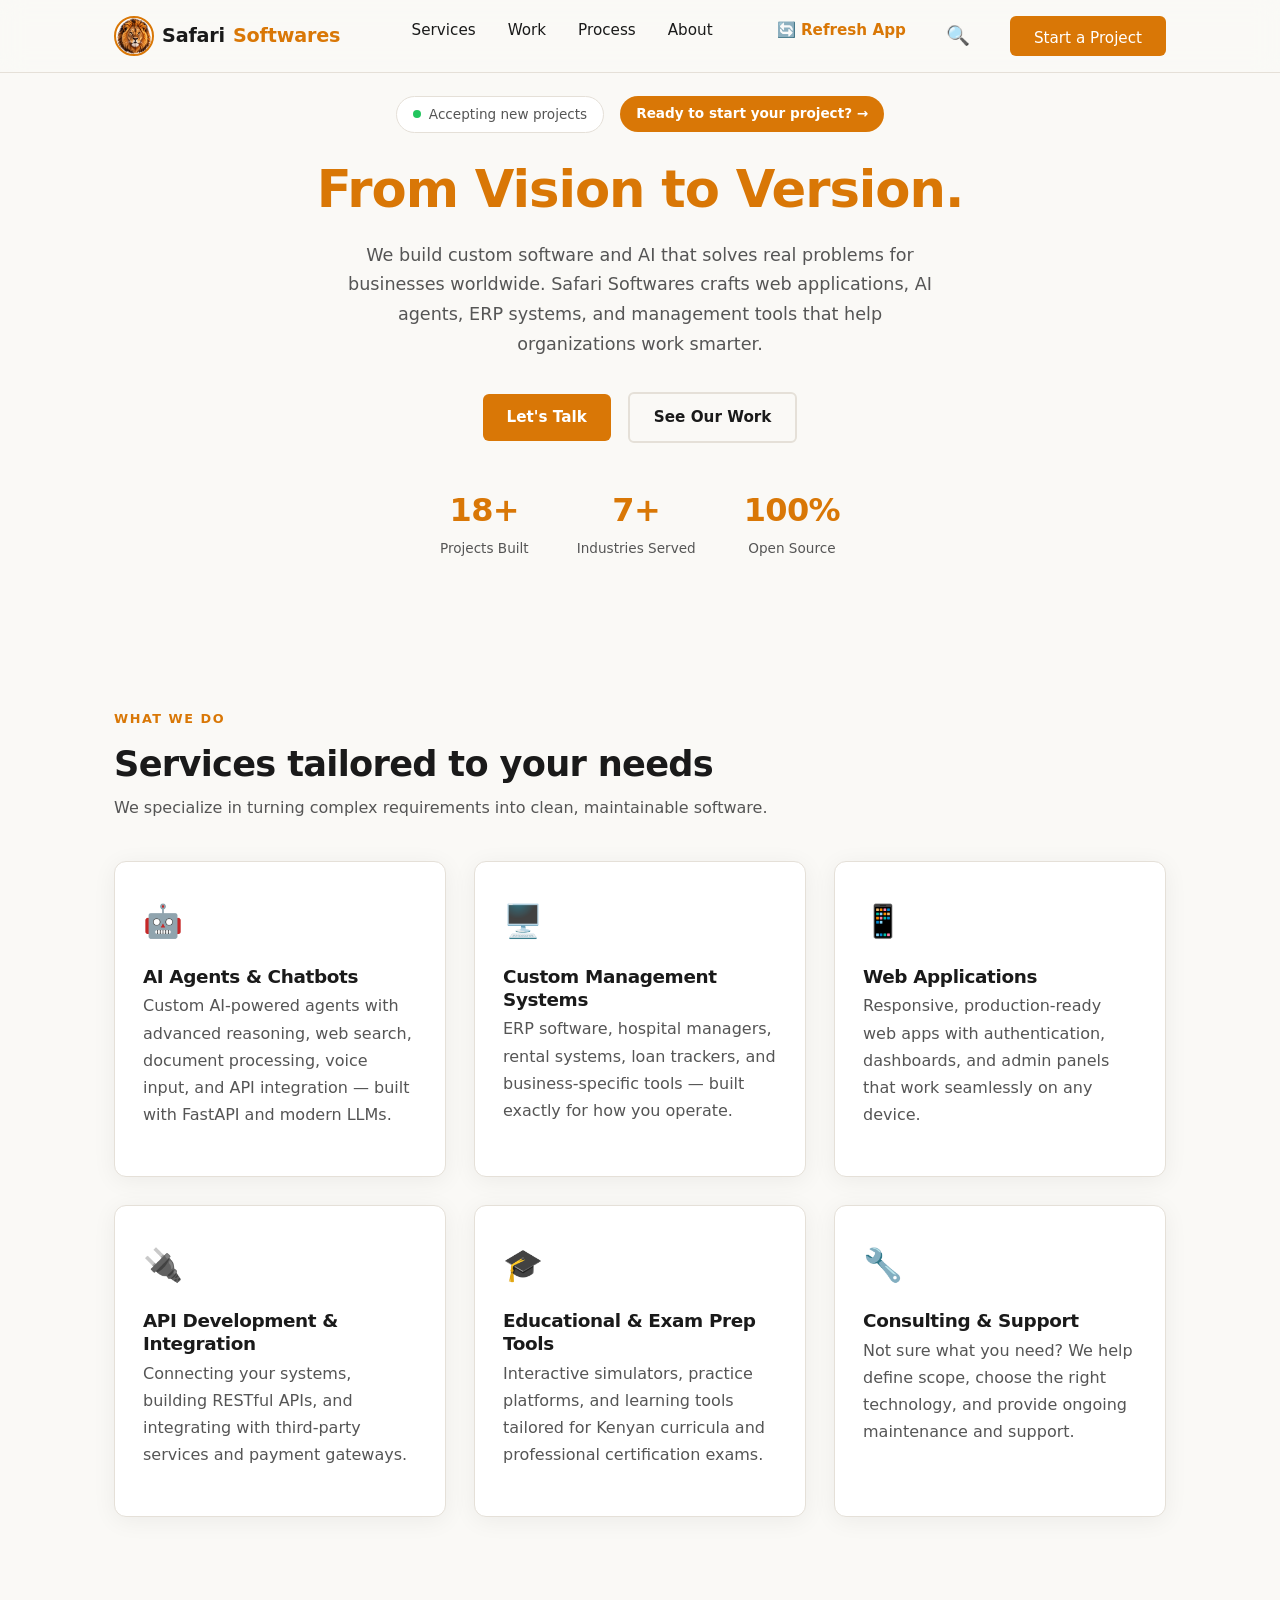
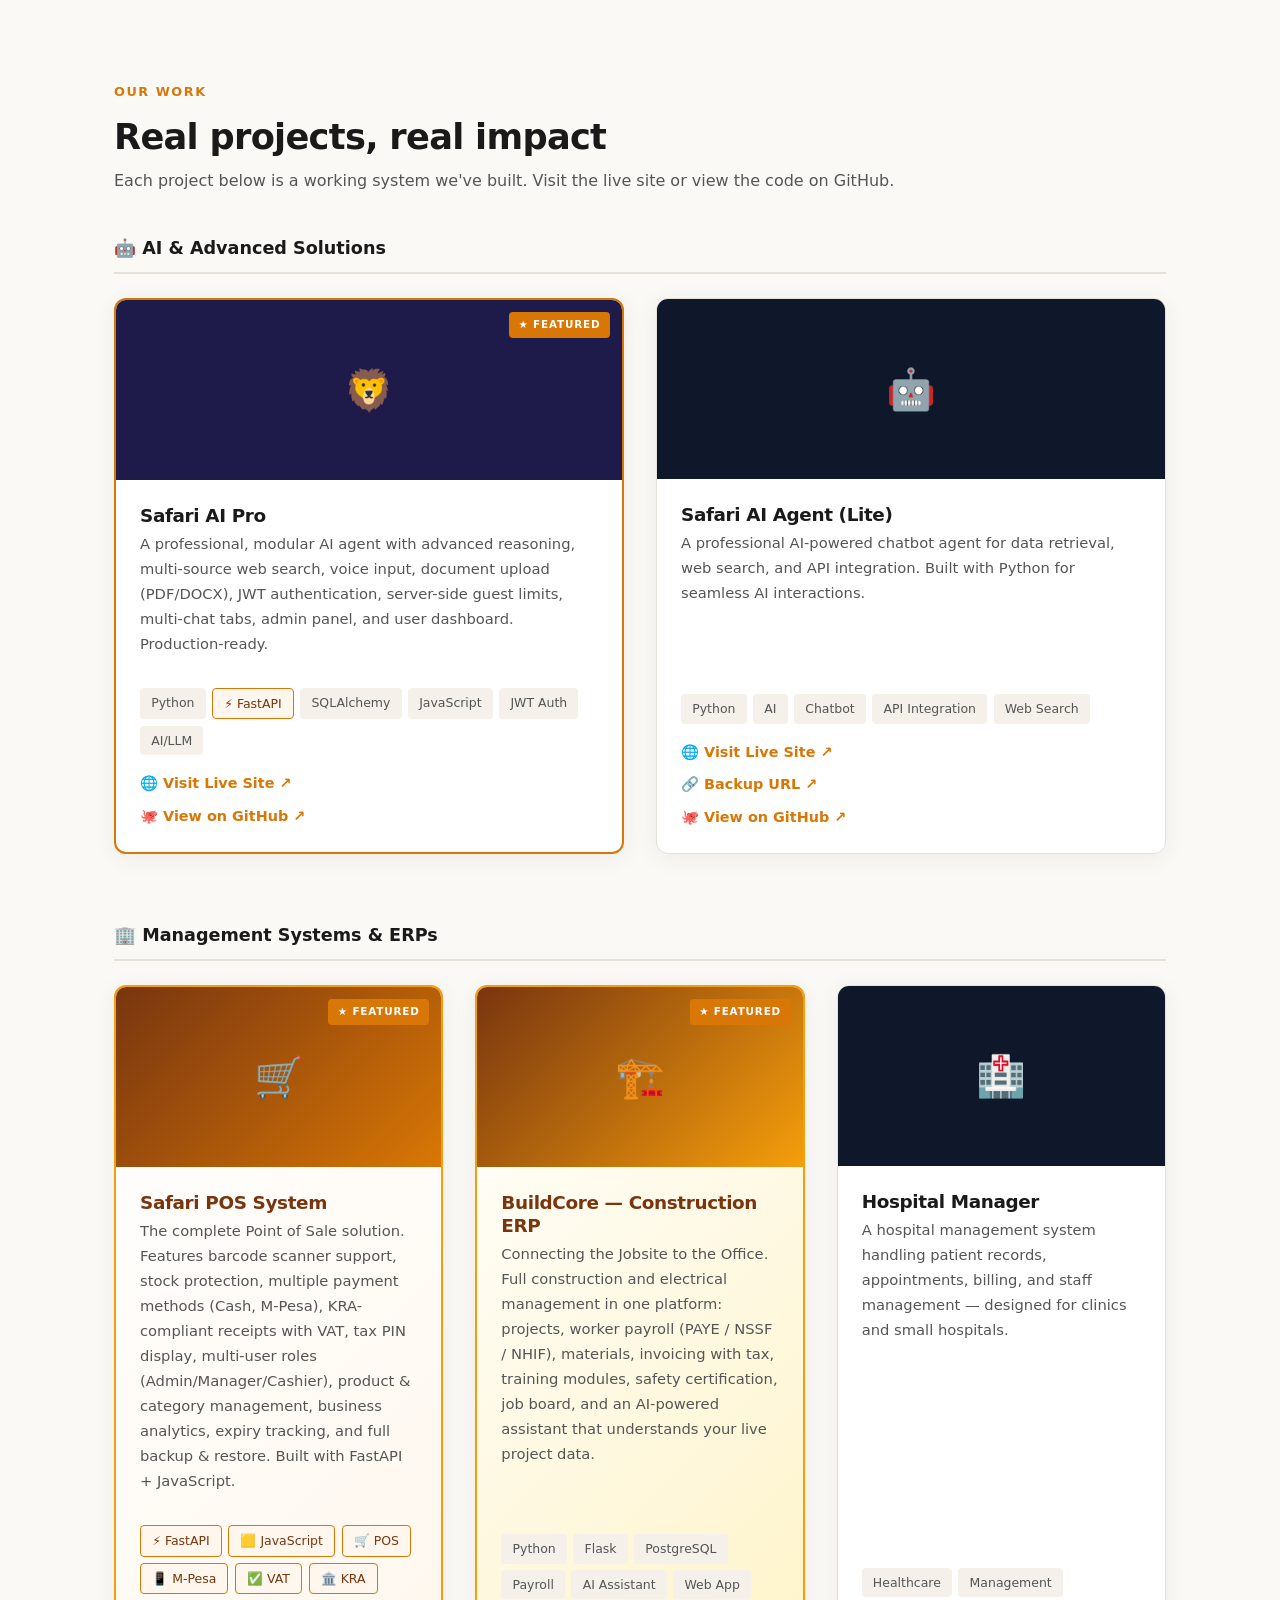
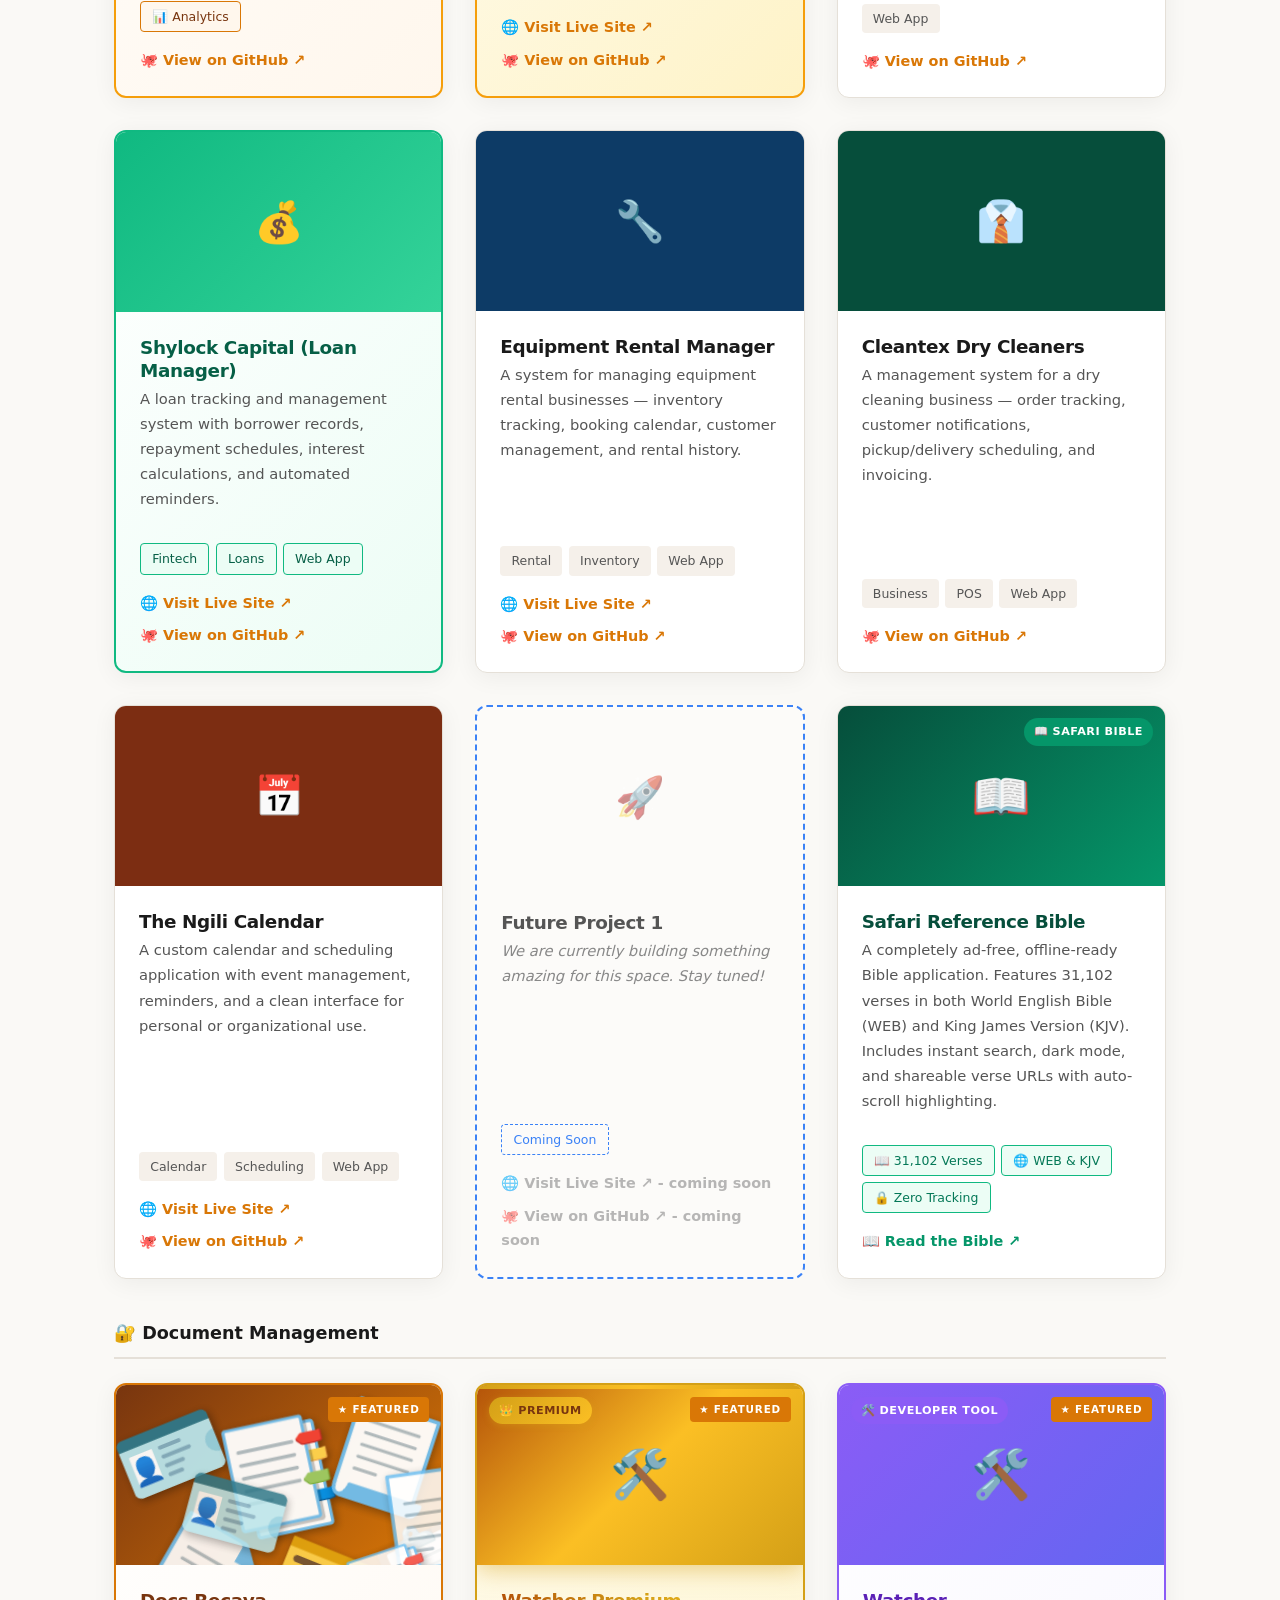
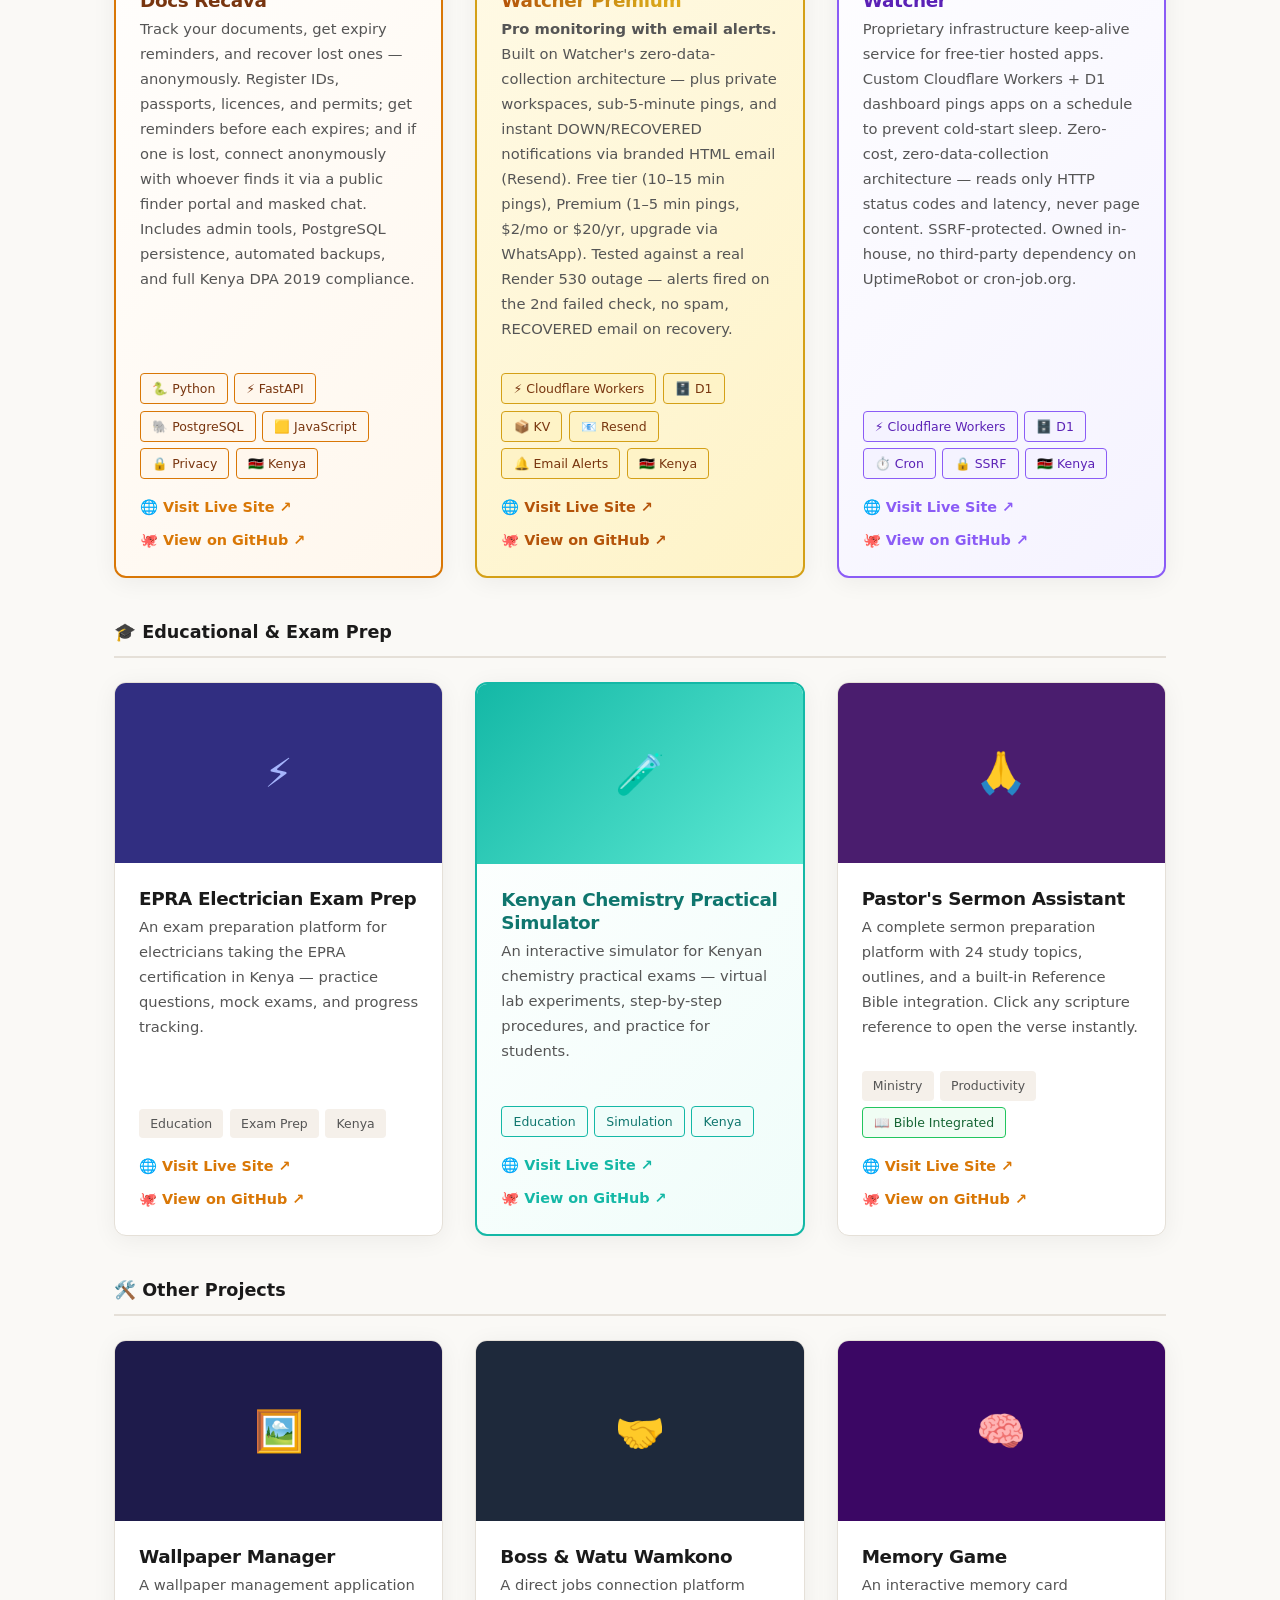
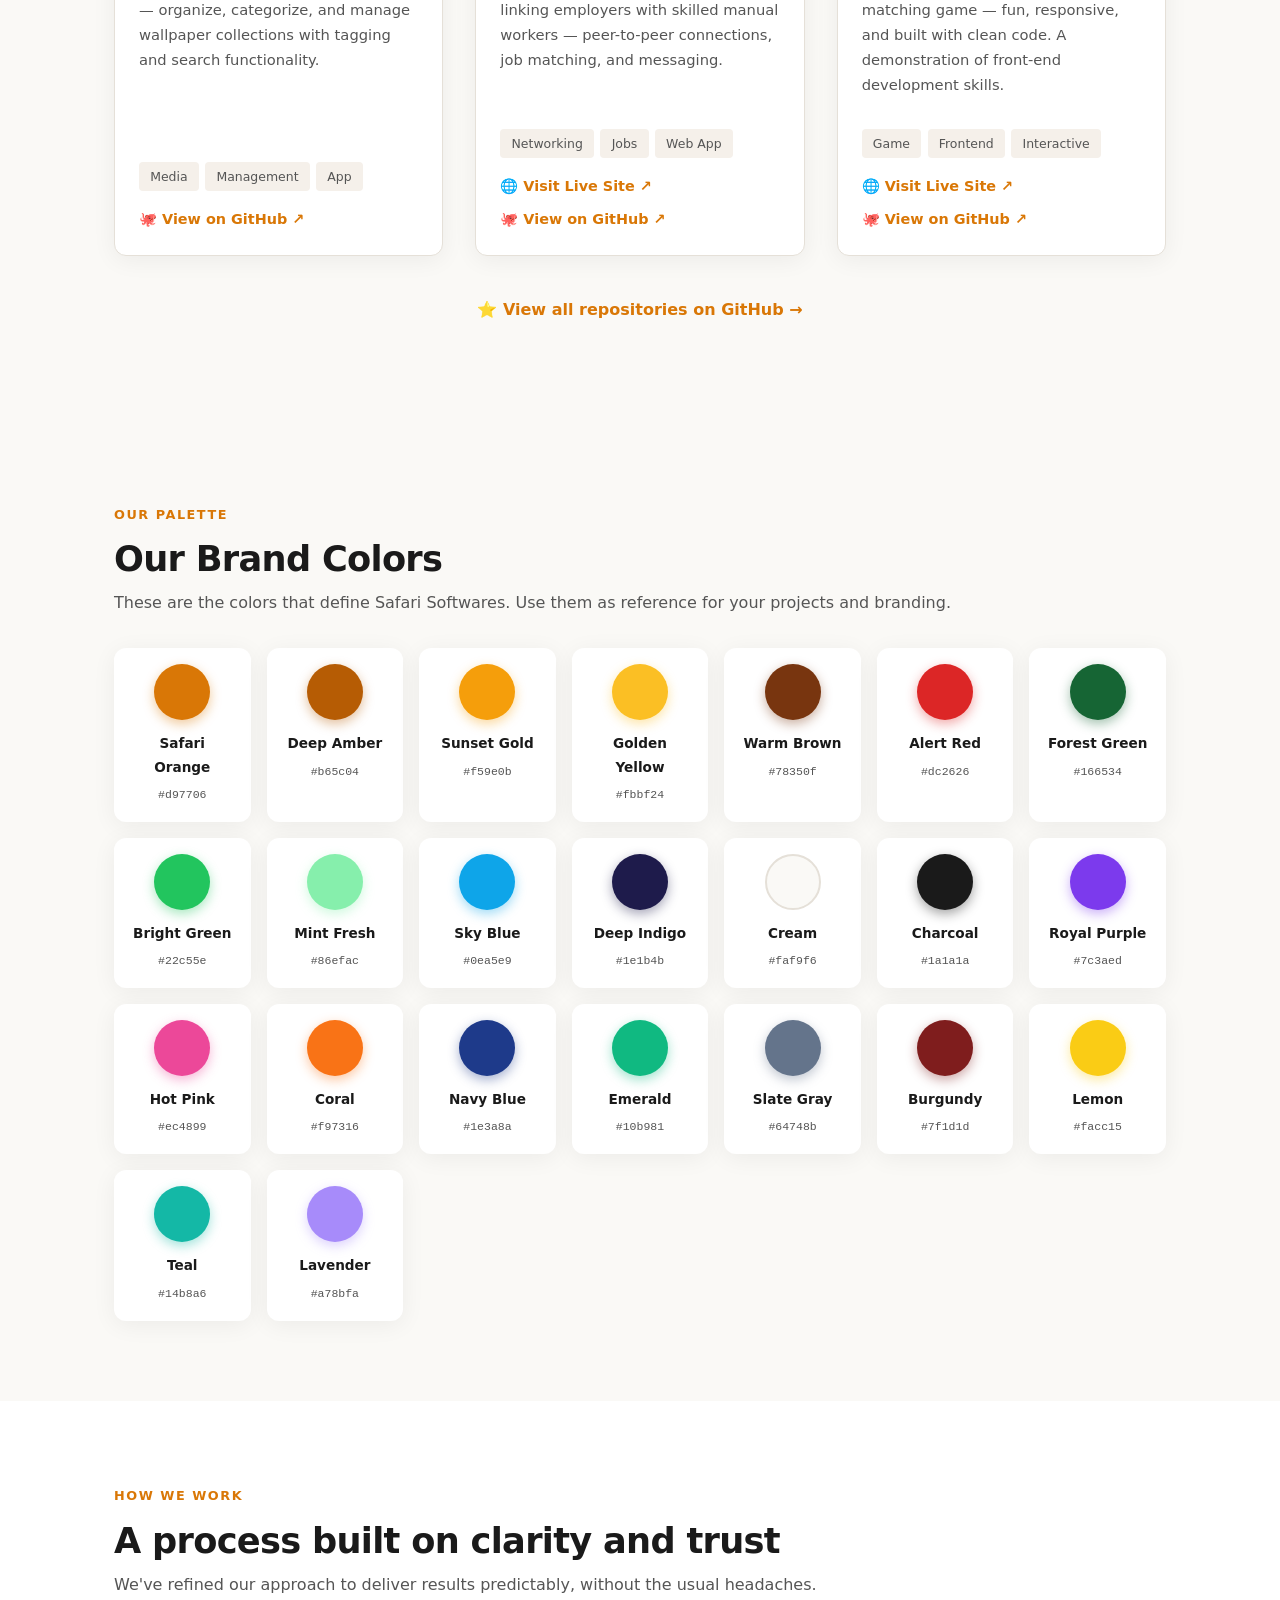
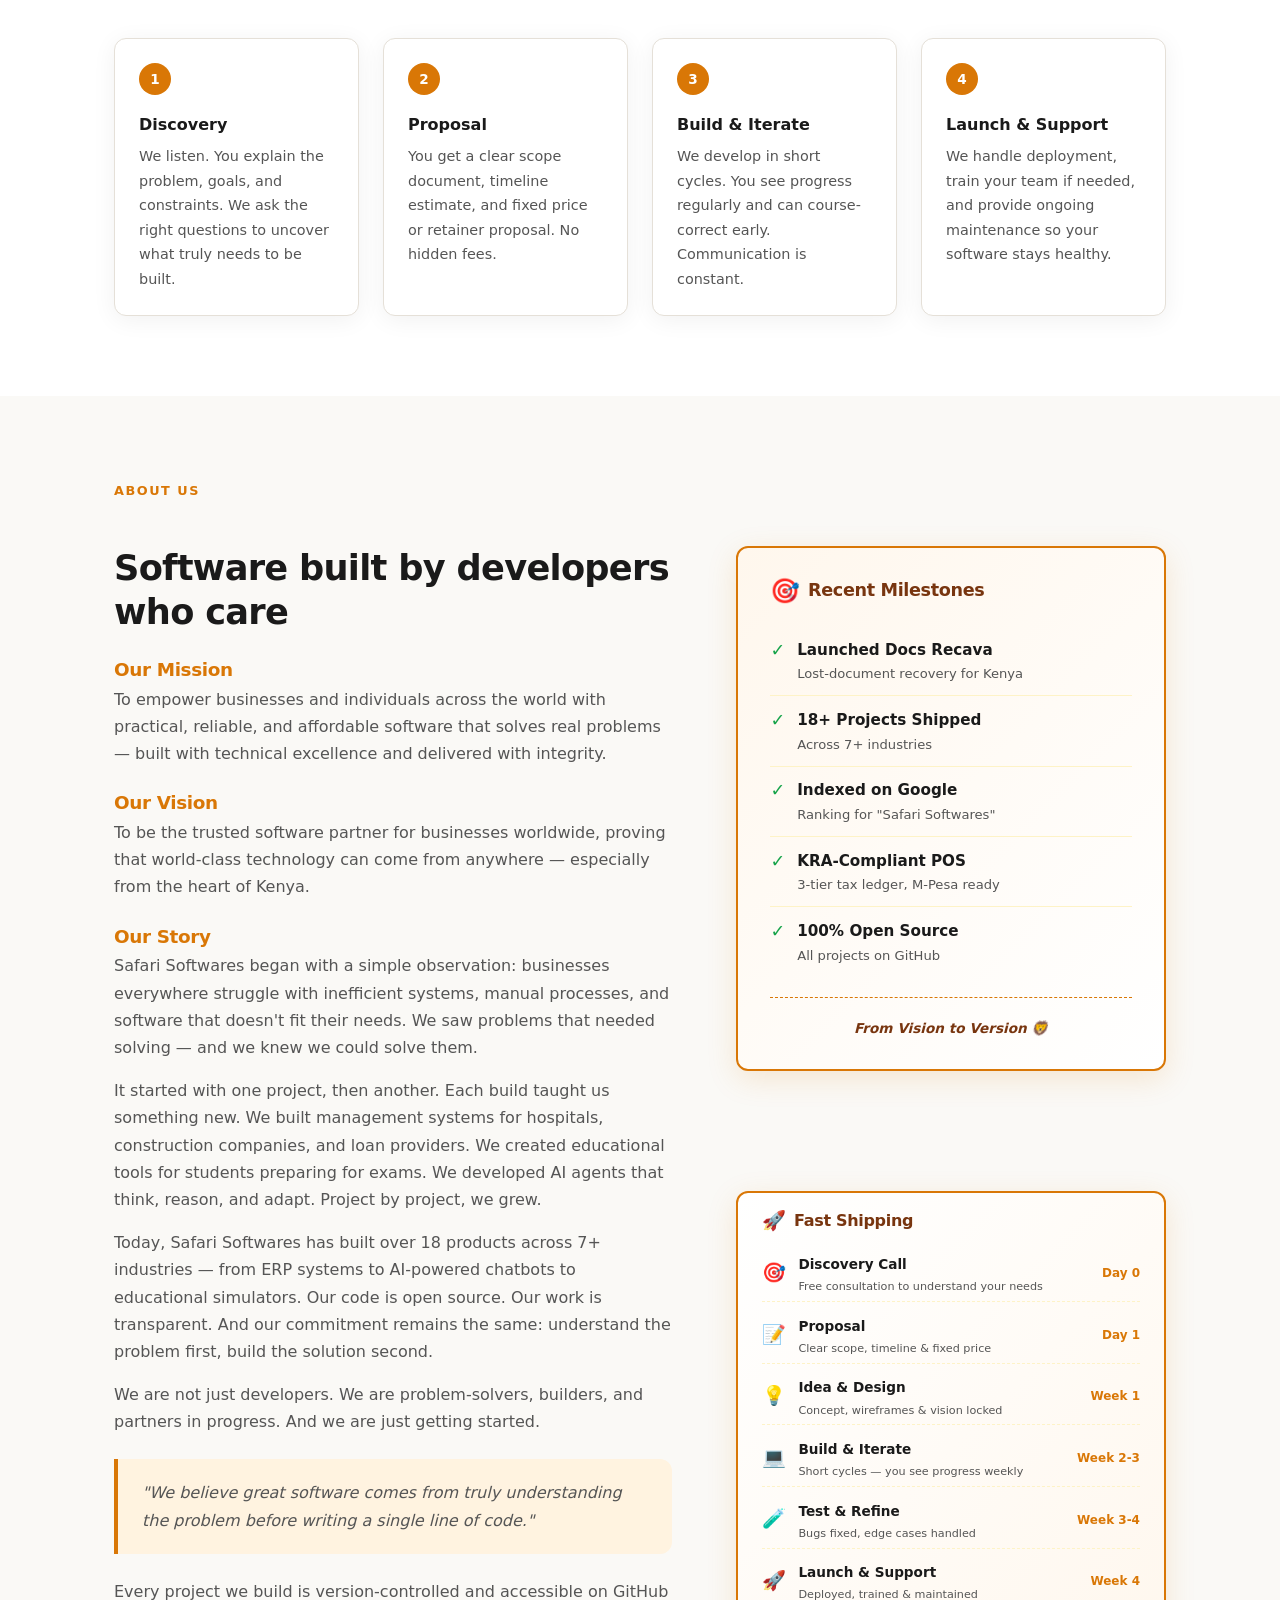
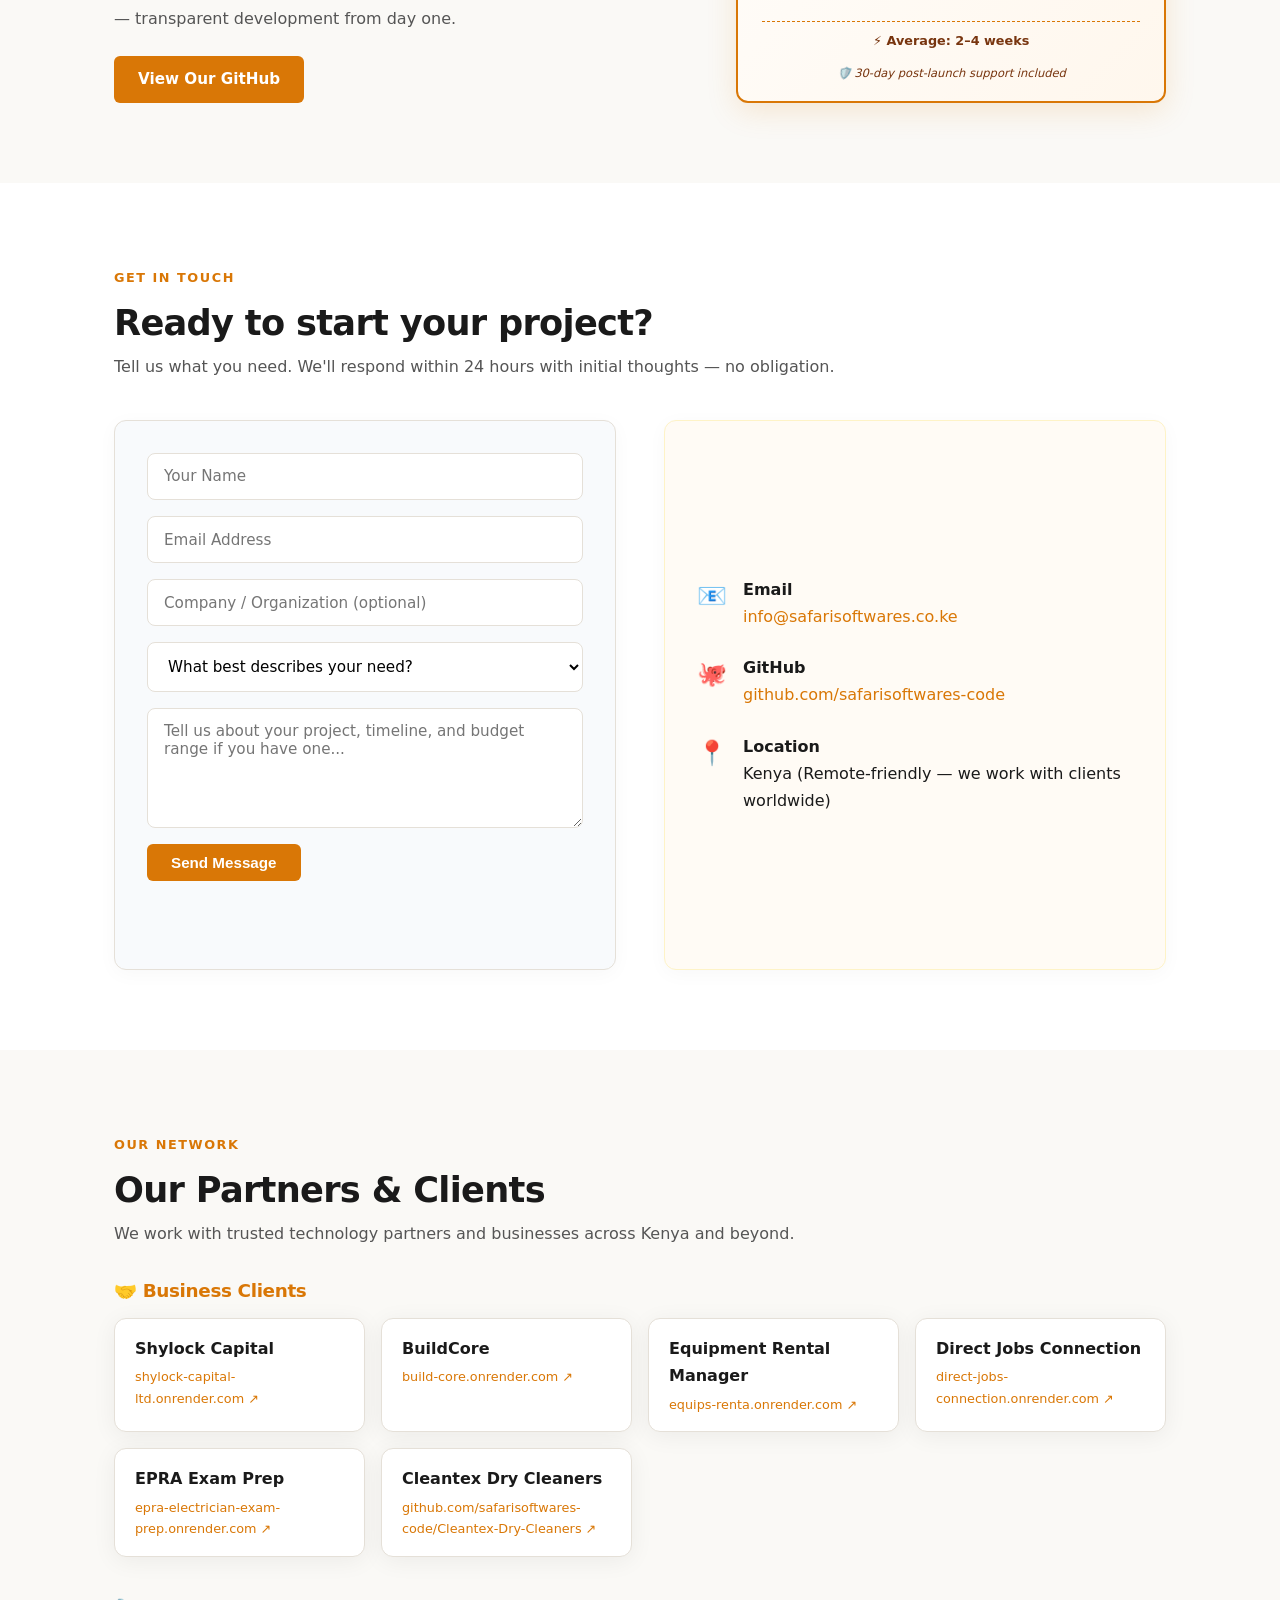
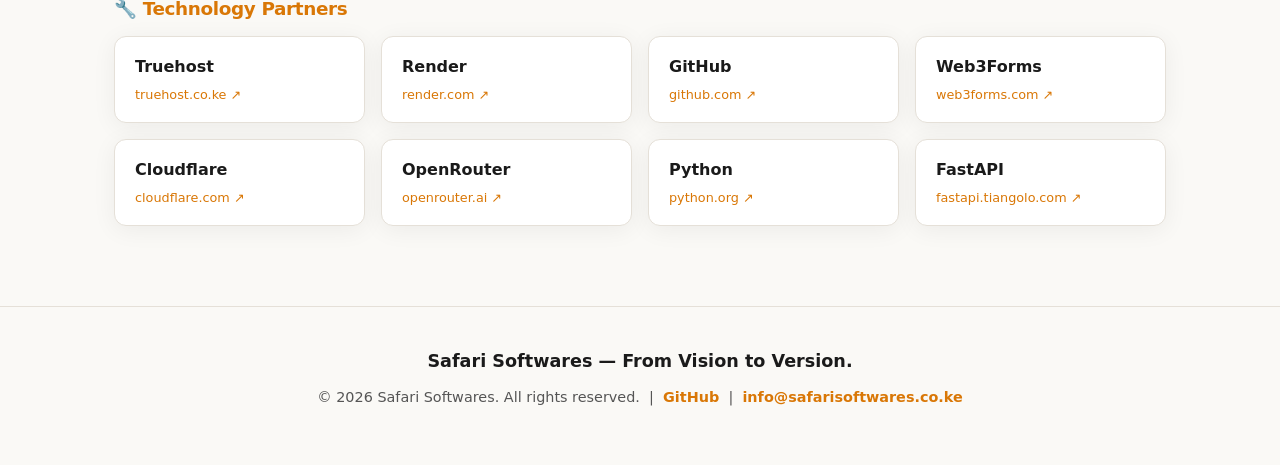
==== commit 8b31e1a4: "Move Safari Reference Bible to Management Systems grid (replaces Future Project 2)" ====
--- a/index.html
+++ b/index.html
@@ -1,4 +1,4 @@
-﻿<!DOCTYPE html>
+<!DOCTYPE html>
 <html lang="en">
 <head>
     <meta charset="UTF-8">
@@ -617,18 +617,19 @@
                         </div>
                     </div>
                 </div>
-                <!-- Future Project 2 -->
-                <div class="project-card" style="background:rgba(255, 255, 255, 0.4); border:2px dashed #10b981; box-shadow:none;">
-                    <div class="project-img" style="background:transparent; color:#10b981; opacity:0.5;">🚀</div>
-                    <div class="project-body">
-                        <h3 style="color:#555;">Future Project 2</h3>
-                        <p style="color:#888; font-style:italic;">We are currently building something amazing for this space. Stay tuned!</p>
+
+                <div id="reference-bible" class="project-card" style="position:relative;"><div style="position:absolute; top:12px; right:12px; background:#059669; color:white; padding:4px 10px; border-radius:999px; font-size:0.7rem; font-weight:700; letter-spacing:0.5px; z-index:2;">📖 SAFARI BIBLE</div>
+                    <div class="project-img" style="background:linear-gradient(135deg, #064e3b, #059669); color:#ecfdf5; font-size:3rem;">📖</div>
+                    <div class="project-body">
+                        <h3 style="color:#064e3b;">Safari Reference Bible</h3>
+                        <p>A completely ad-free, offline-ready Bible application. Features 31,102 verses in both World English Bible (WEB) and King James Version (KJV). Includes instant search, dark mode, and shareable verse URLs with auto-scroll highlighting.</p>
                         <div class="tech-tags">
-                            <span class="tech-tag" style="background:transparent; border:1px dashed #10b981; color:#10b981;">Coming Soon</span>
-                        </div>
-                        <div class="project-links" style="opacity:0.6; pointer-events:none;">
-                            <span class="project-link" style="color:#888;">🌐 Visit Live Site ↗ - coming soon</span>
-                            <span class="project-link" style="color:#888;">🐙 View on GitHub ↗ - coming soon</span>
+                            <span class="tech-tag" style="background:#ecfdf5; color:#047857; border:1px solid #10b981;">📖 31,102 Verses</span>
+                            <span class="tech-tag" style="background:#ecfdf5; color:#047857; border:1px solid #10b981;">🌐 WEB & KJV</span>
+                            <span class="tech-tag" style="background:#ecfdf5; color:#047857; border:1px solid #10b981;">🔒 Zero Tracking</span>
+                        </div>
+                        <div class="project-links">
+                            <a href="https://safarisoftwares-code.github.io/Pastors-Sermon-Assistant/bible.html" target="_blank" rel="noopener" class="project-link" style="color:#059669;">📖 Read the Bible ↗</a>
                         </div>
                     </div>
                 </div>
@@ -685,7 +686,7 @@
                             <span class="tech-tag" style="background:#fef3c7; color:#78350f; border:1px solid #d4a017;">🇰🇪 Kenya</span>
                         </div>
                         <div class="project-links">
-                            <a href="https://watcher.safari-pos-pro.workers.dev/" target="_blank" rel="noopener" class="project-link" style="color:#b45309;">🌐 Visit Live Site ↗</a>
+                            <a href="https://watcher.safari-pos.co.ke/" target="_blank" rel="noopener" class="project-link" style="color:#b45309;">🌐 Visit Live Site ↗</a>
                             <a href="https://github.com/safarisoftwares-code/watcher" target="_blank" rel="noopener" class="project-link" style="color:#b45309;">🐙 View on GitHub ↗</a>
                         </div>
                     </div>
@@ -749,8 +750,12 @@
                     <div class="project-img" style="background:#4a1d6e; color:#d8b4fe;">🙏</div>
                     <div class="project-body">
                         <h3>Pastor's Sermon Assistant</h3>
-                        <p>A sermon preparation and organization tool for pastors — scripture references, sermon outlines, illustration library, and preaching schedule management.</p>
-                        <div class="tech-tags"><span class="tech-tag">Ministry</span><span class="tech-tag">Productivity</span><span class="tech-tag">Web App</span></div>
+                        <p>A complete sermon preparation platform with 24 study topics, outlines, and a built-in Reference Bible integration. Click any scripture reference to open the verse instantly.</p>
+                        <div class="tech-tags">
+                            <span class="tech-tag">Ministry</span>
+                            <span class="tech-tag">Productivity</span>
+                            <span class="tech-tag" style="background:#f0fdf4; color:#166534; border:1px solid #22c55e;">📖 Bible Integrated</span>
+                        </div>
                         <div class="project-links">
                             <a href="https://safarisoftwares-code.github.io/Pastors-Sermon-Assistant/" target="_blank" rel="noopener" class="project-link">🌐 Visit Live Site ↗</a>
                             <a href="https://github.com/safarisoftwares-code/Pastors-Sermon-Assistant" target="_blank" rel="noopener" class="project-link">🐙 View on GitHub ↗</a>
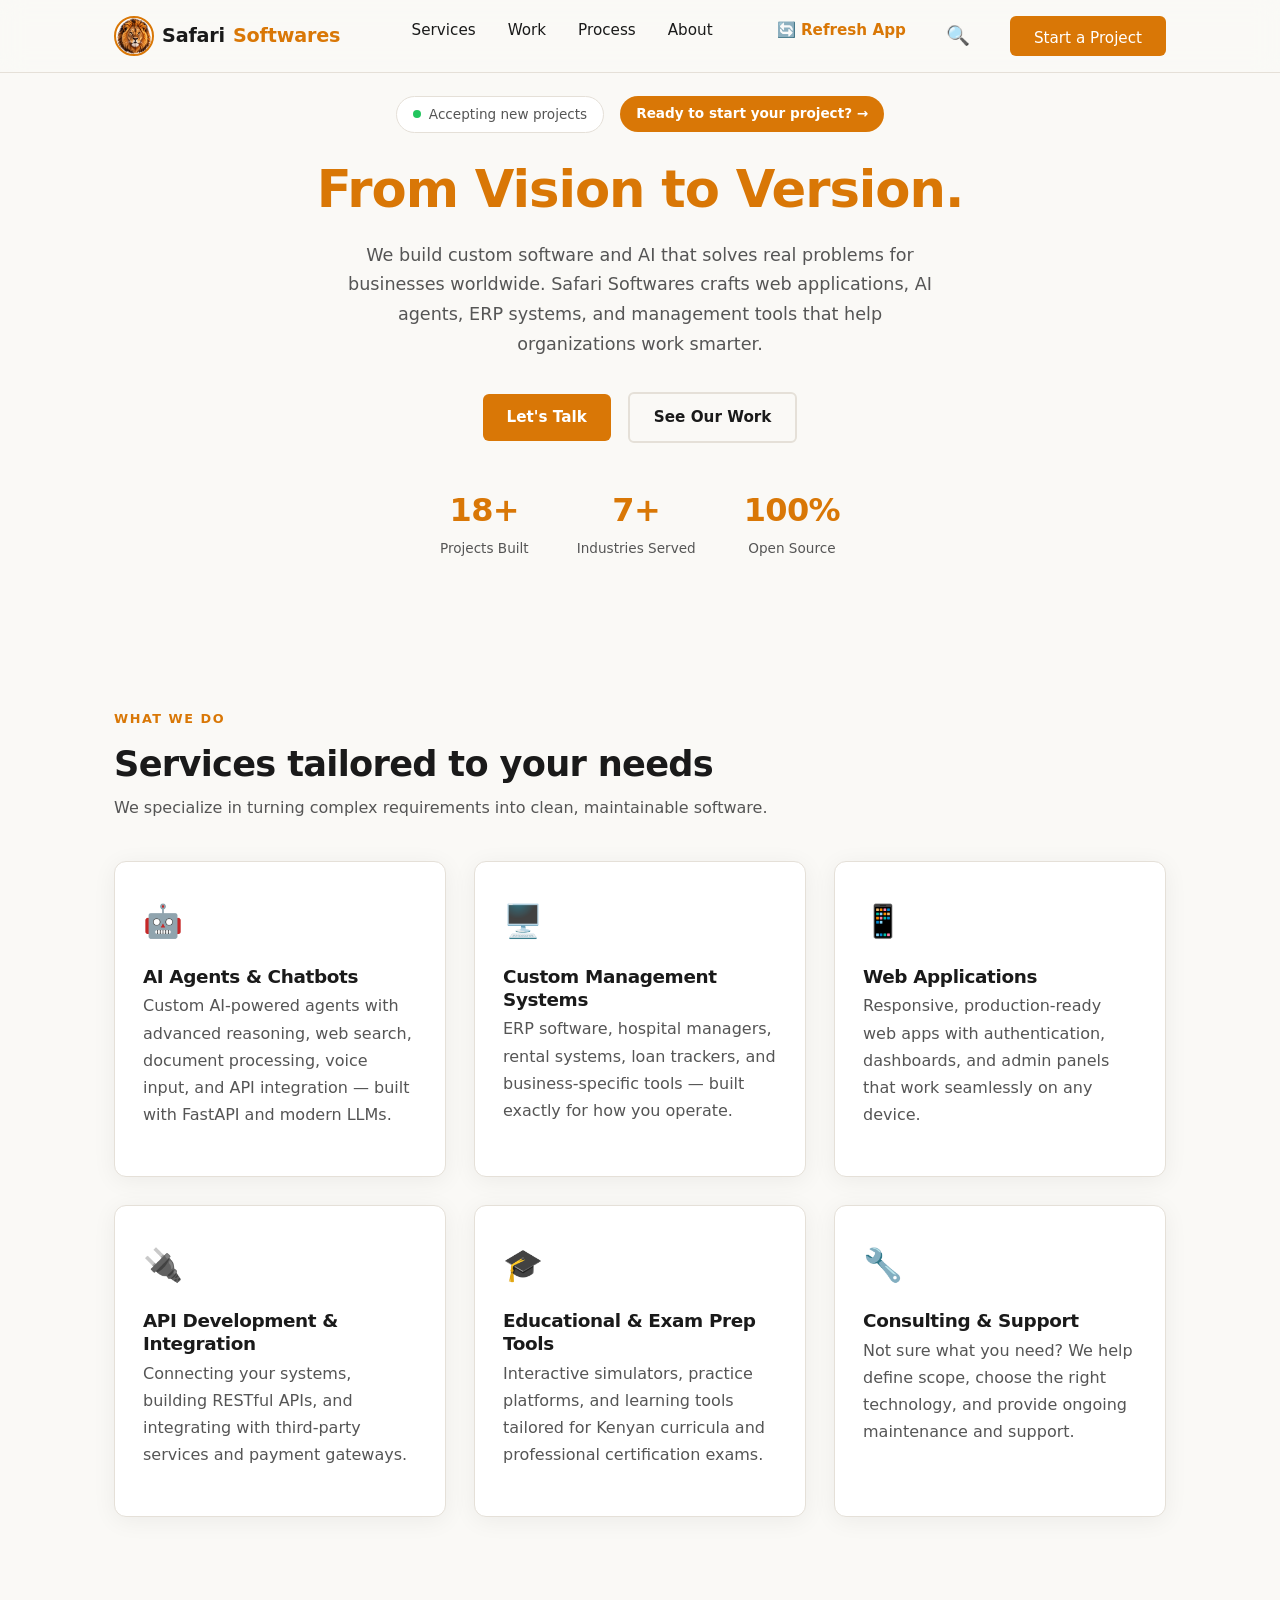
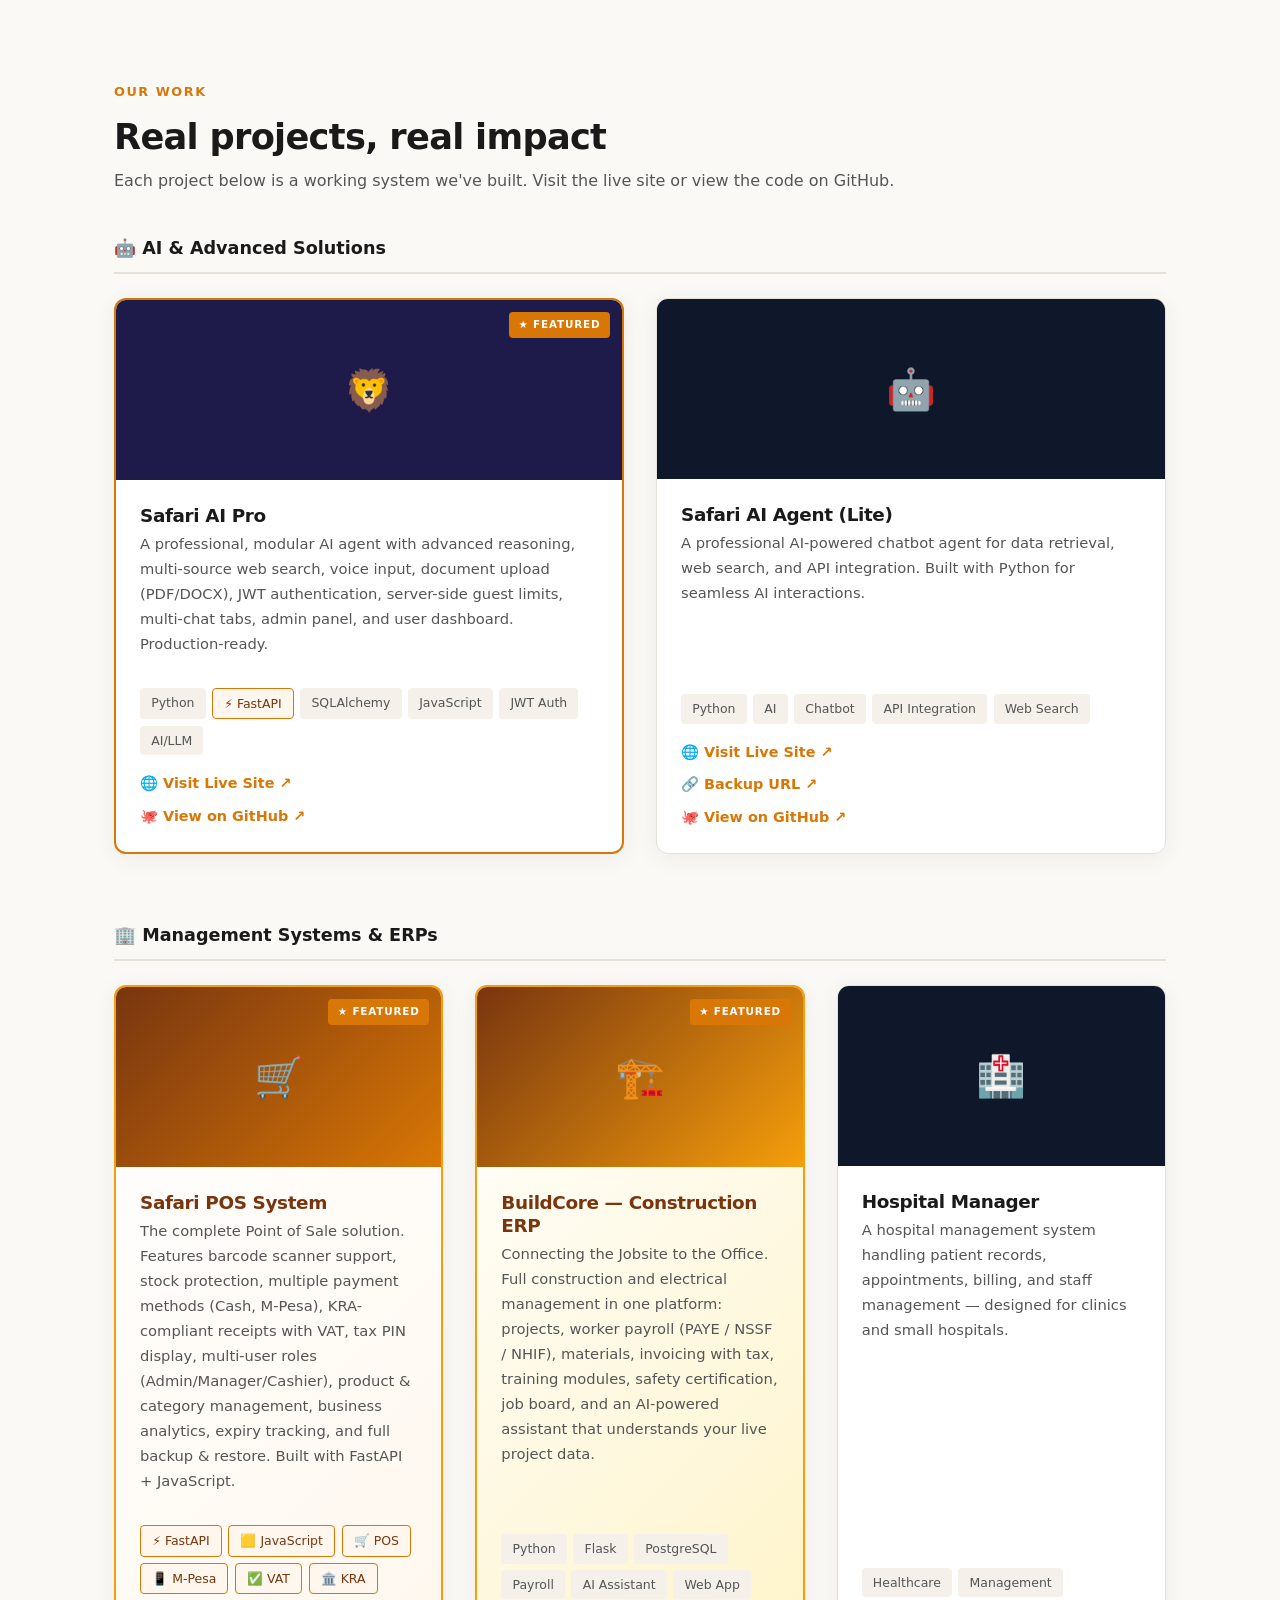
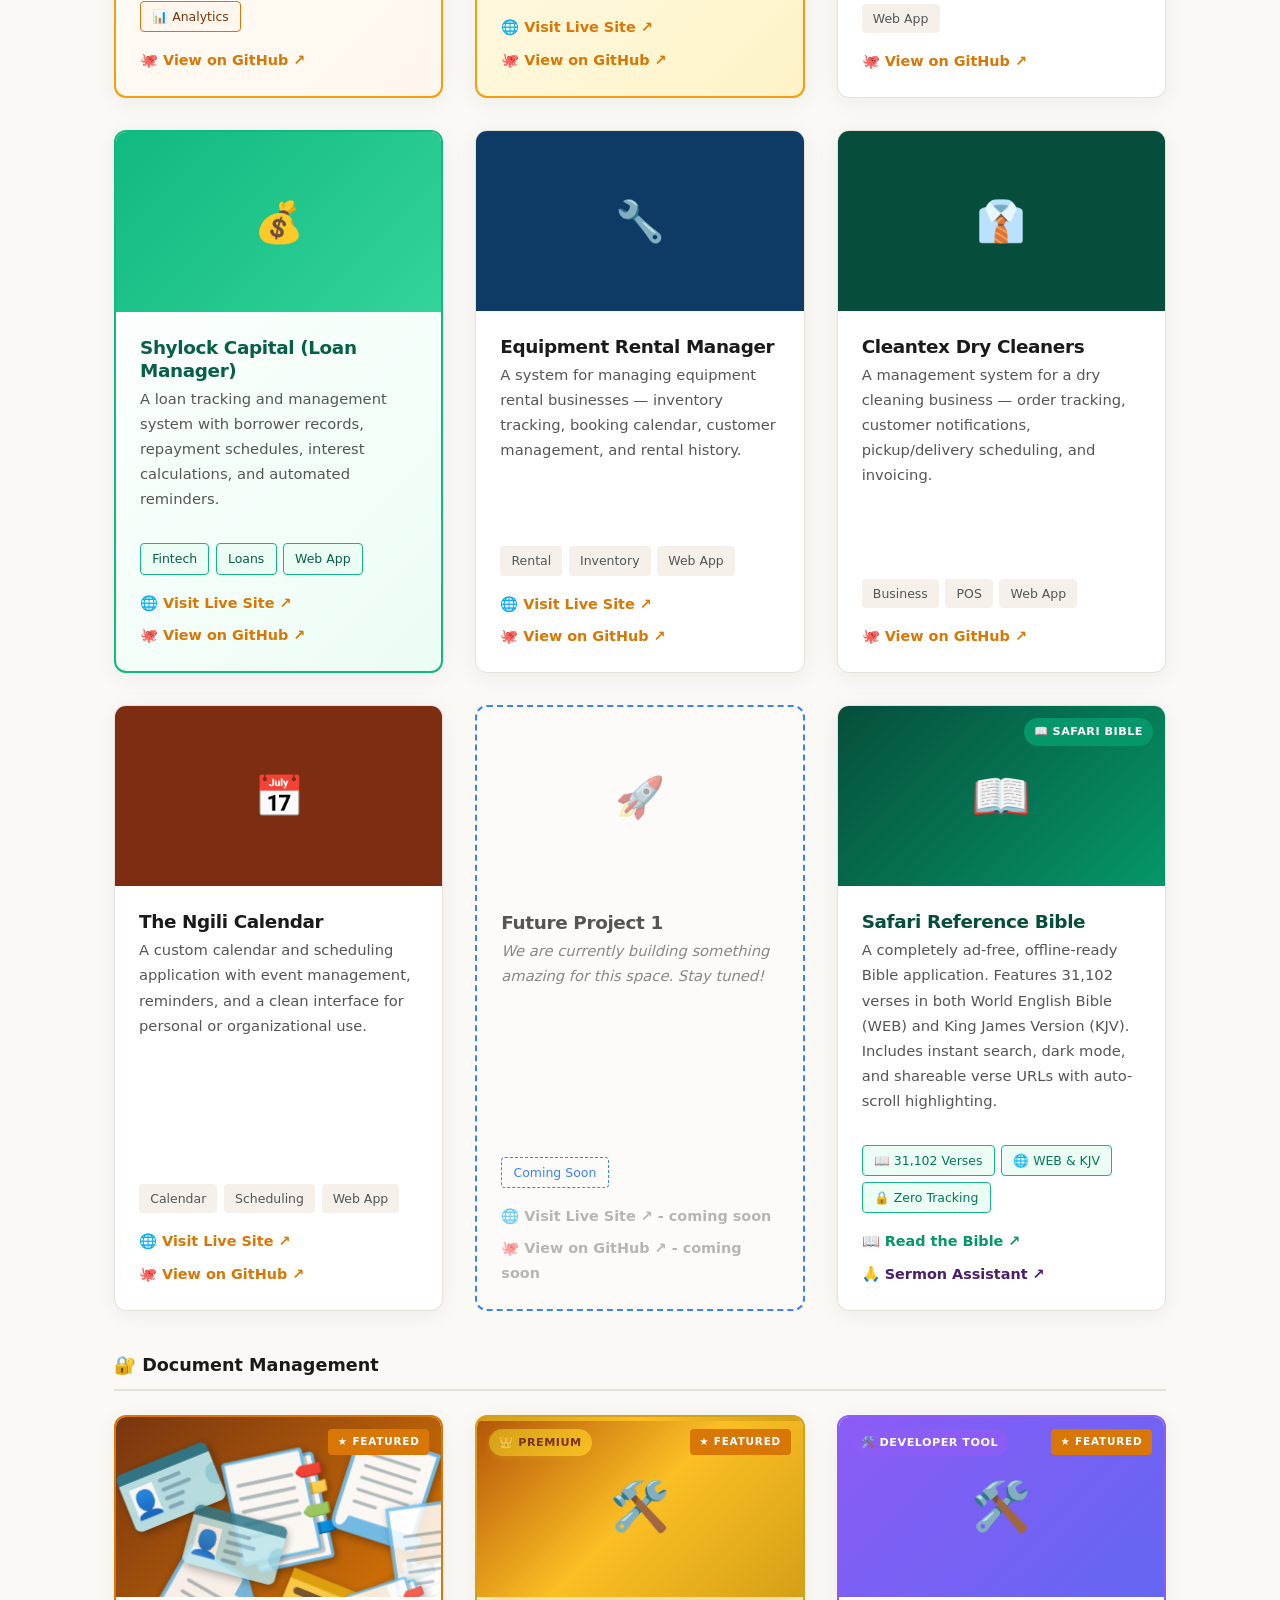
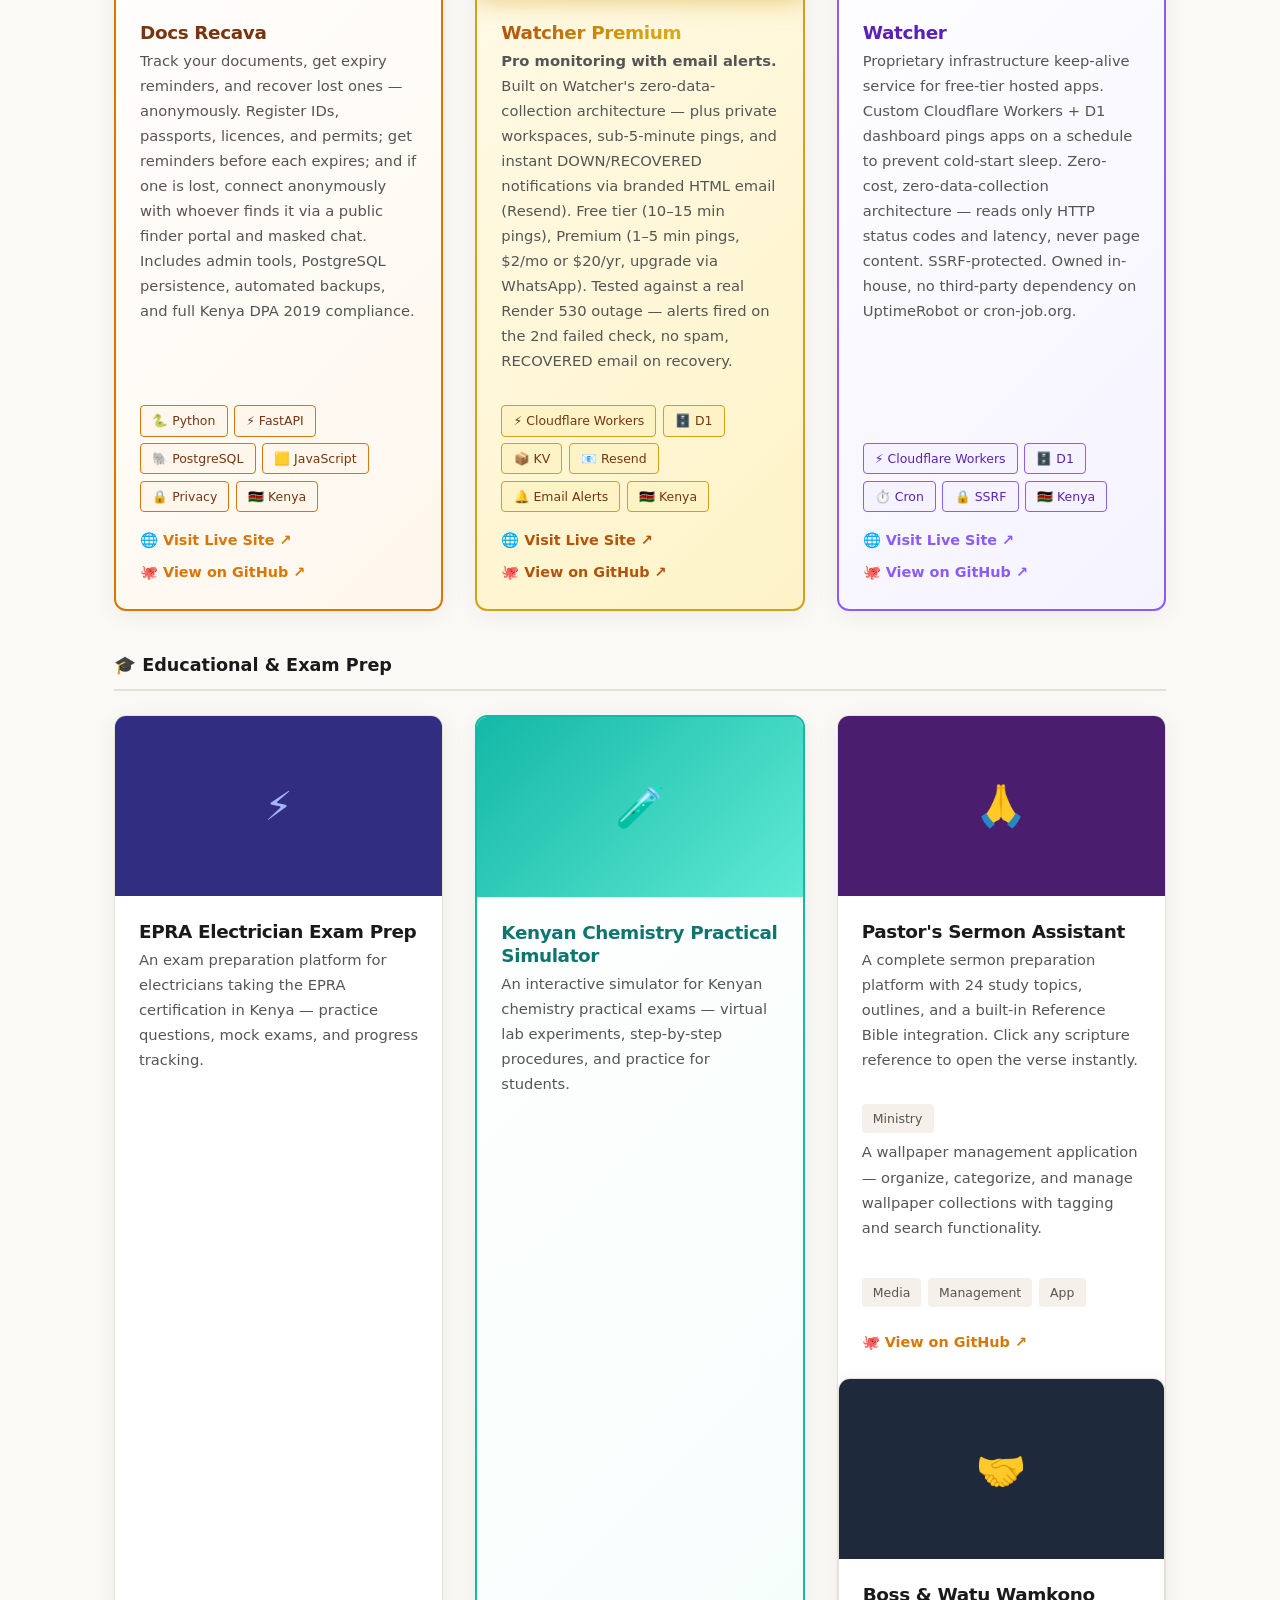
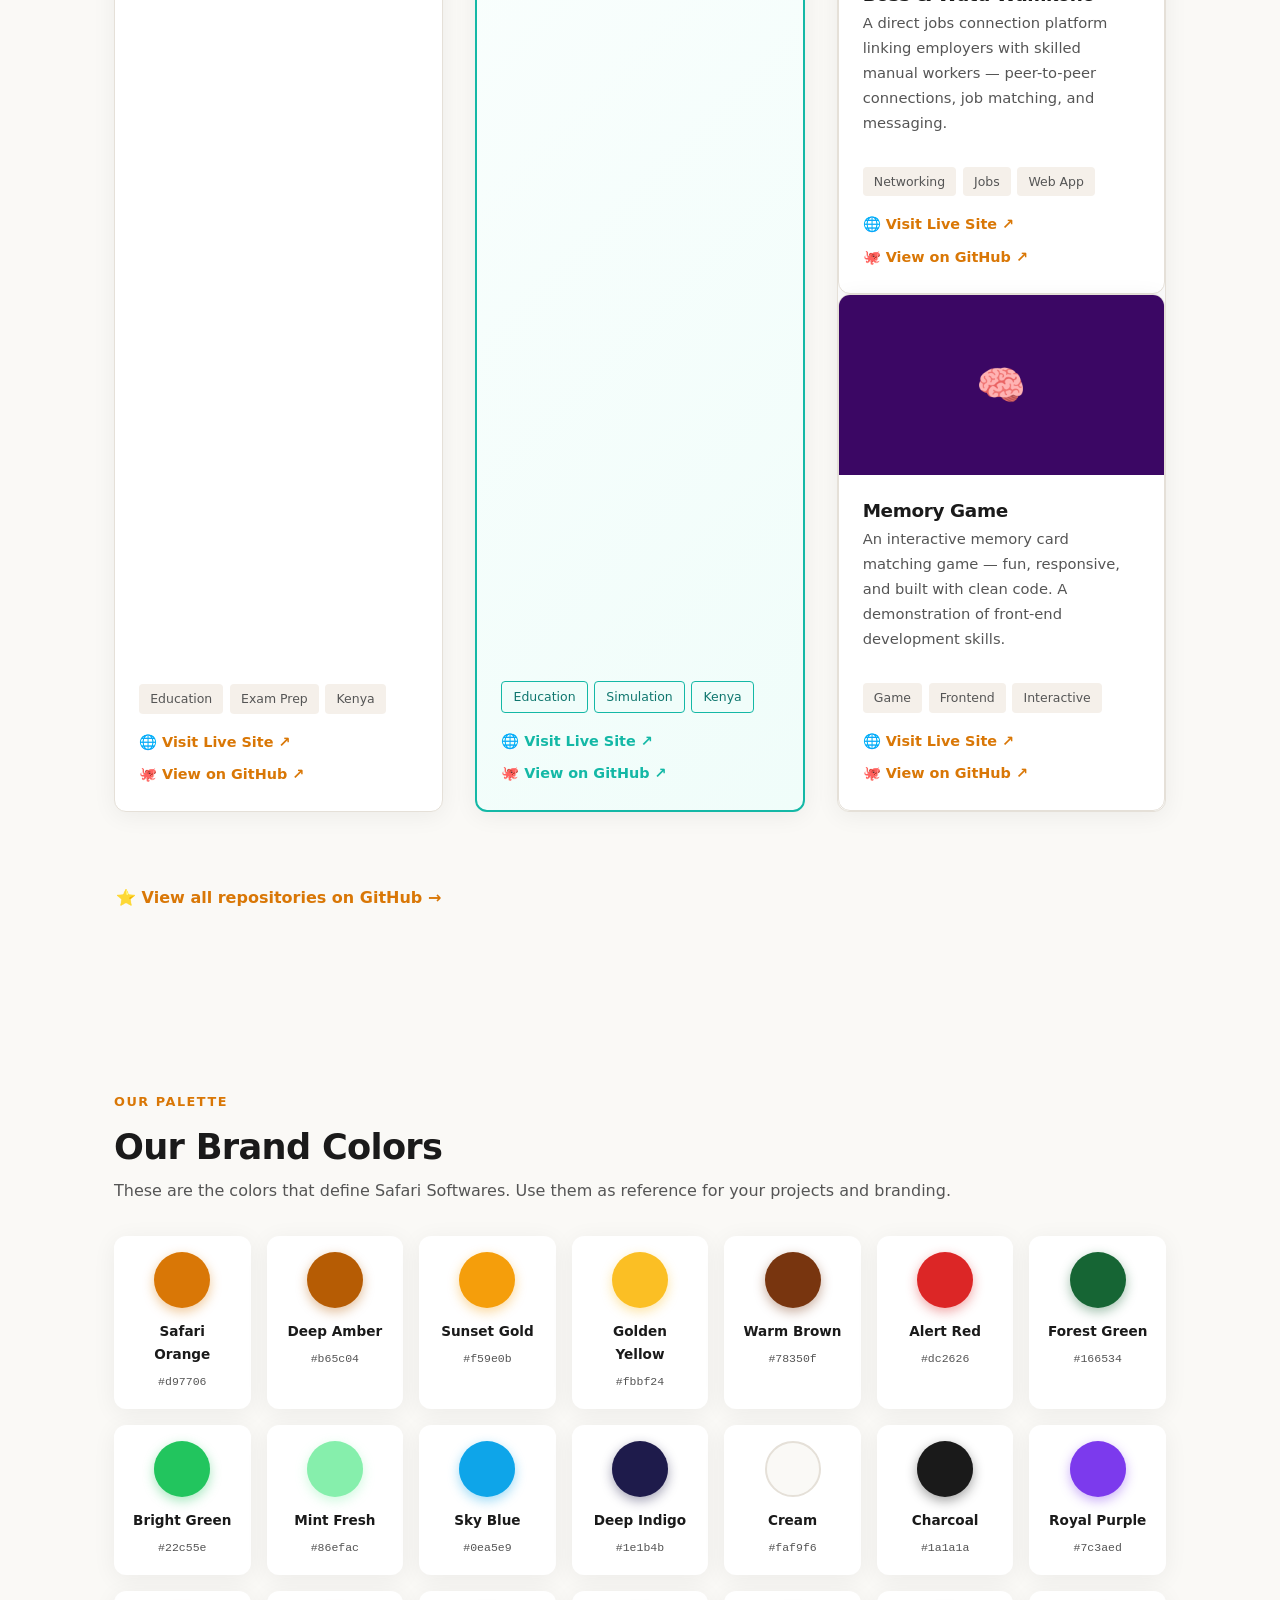
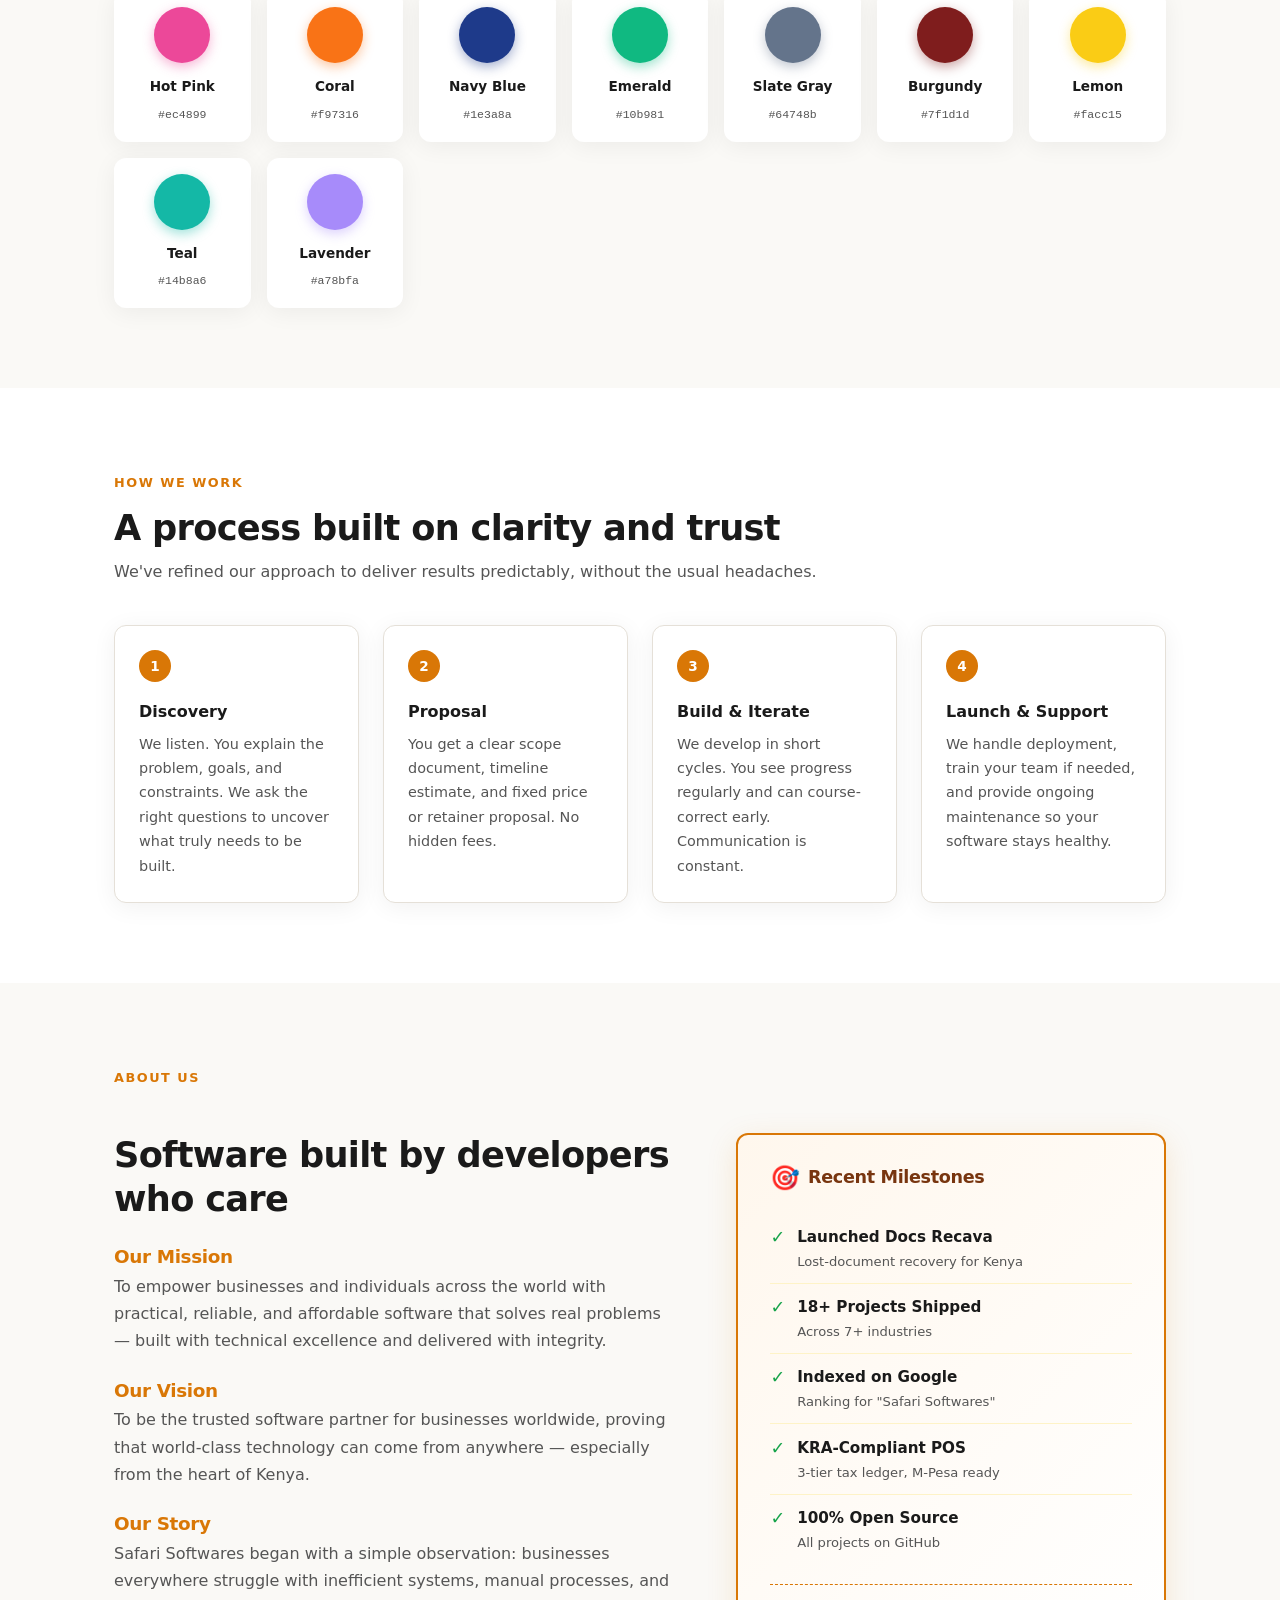
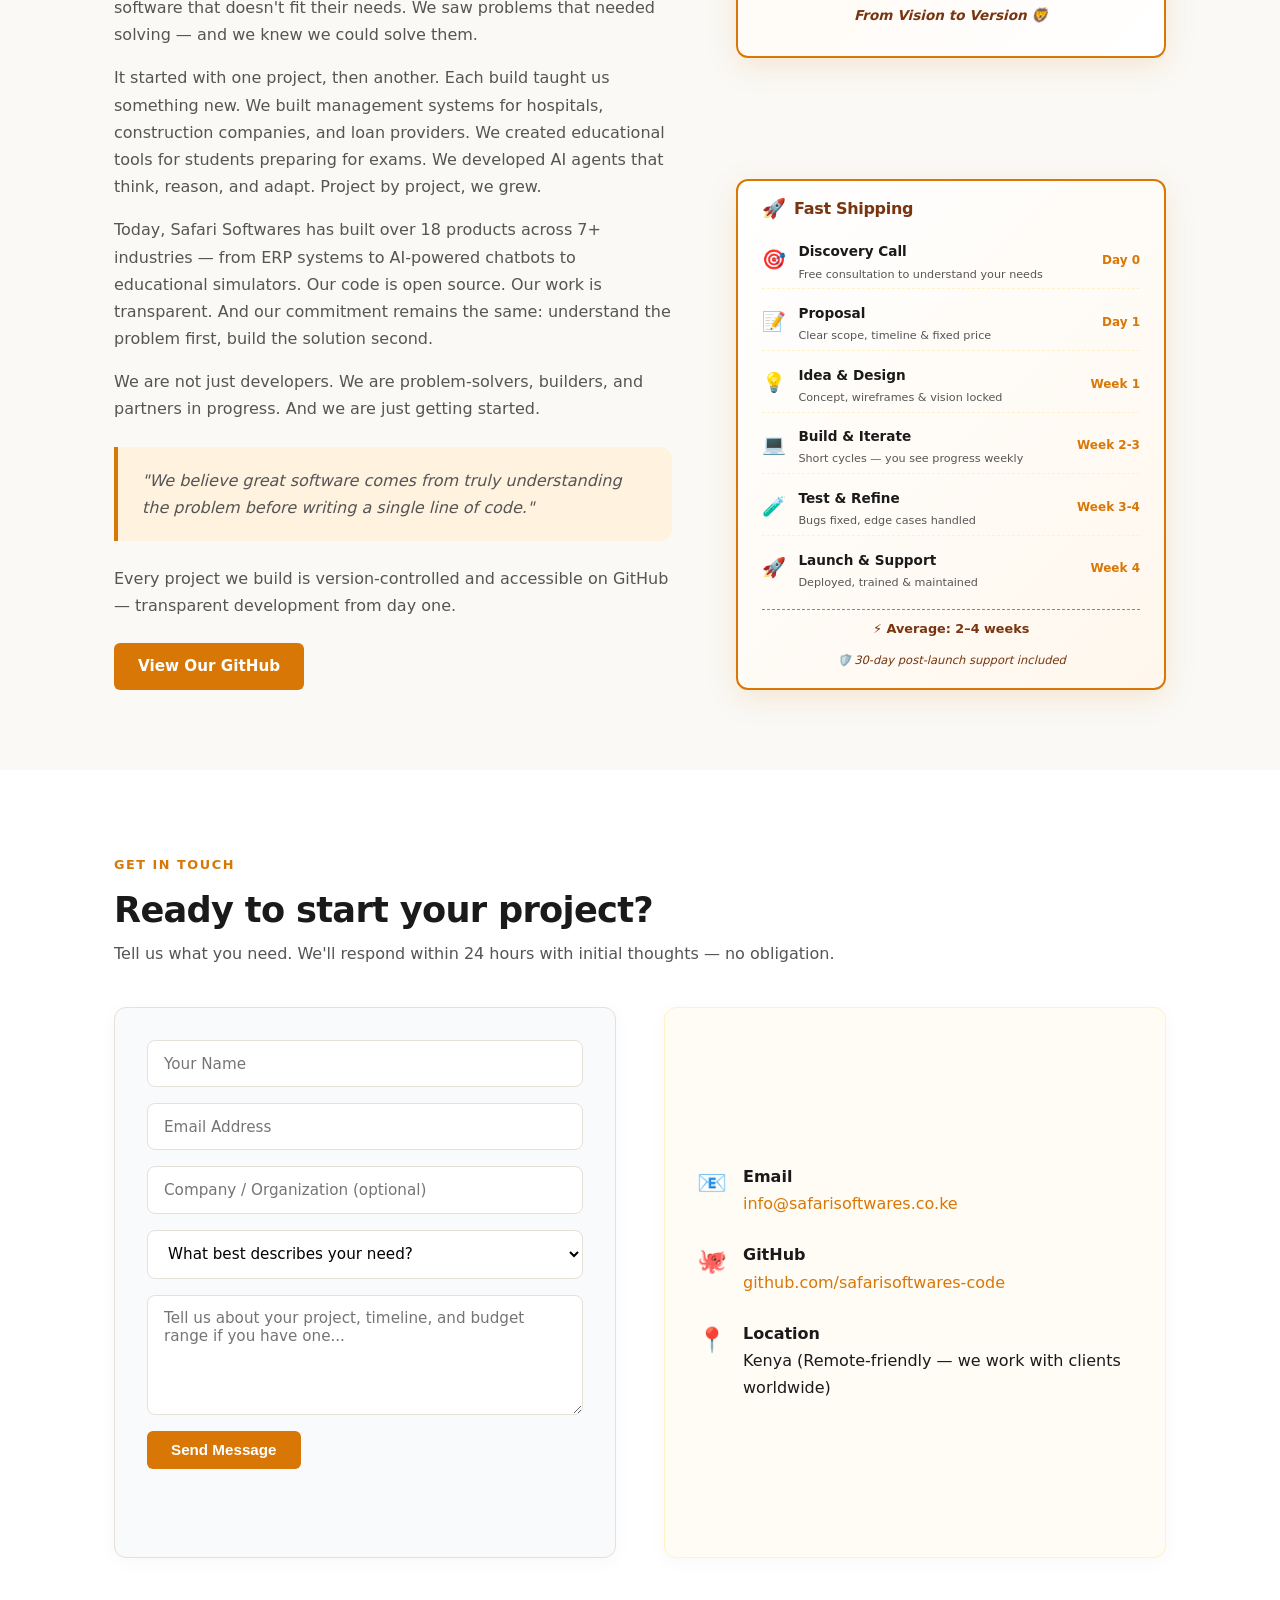
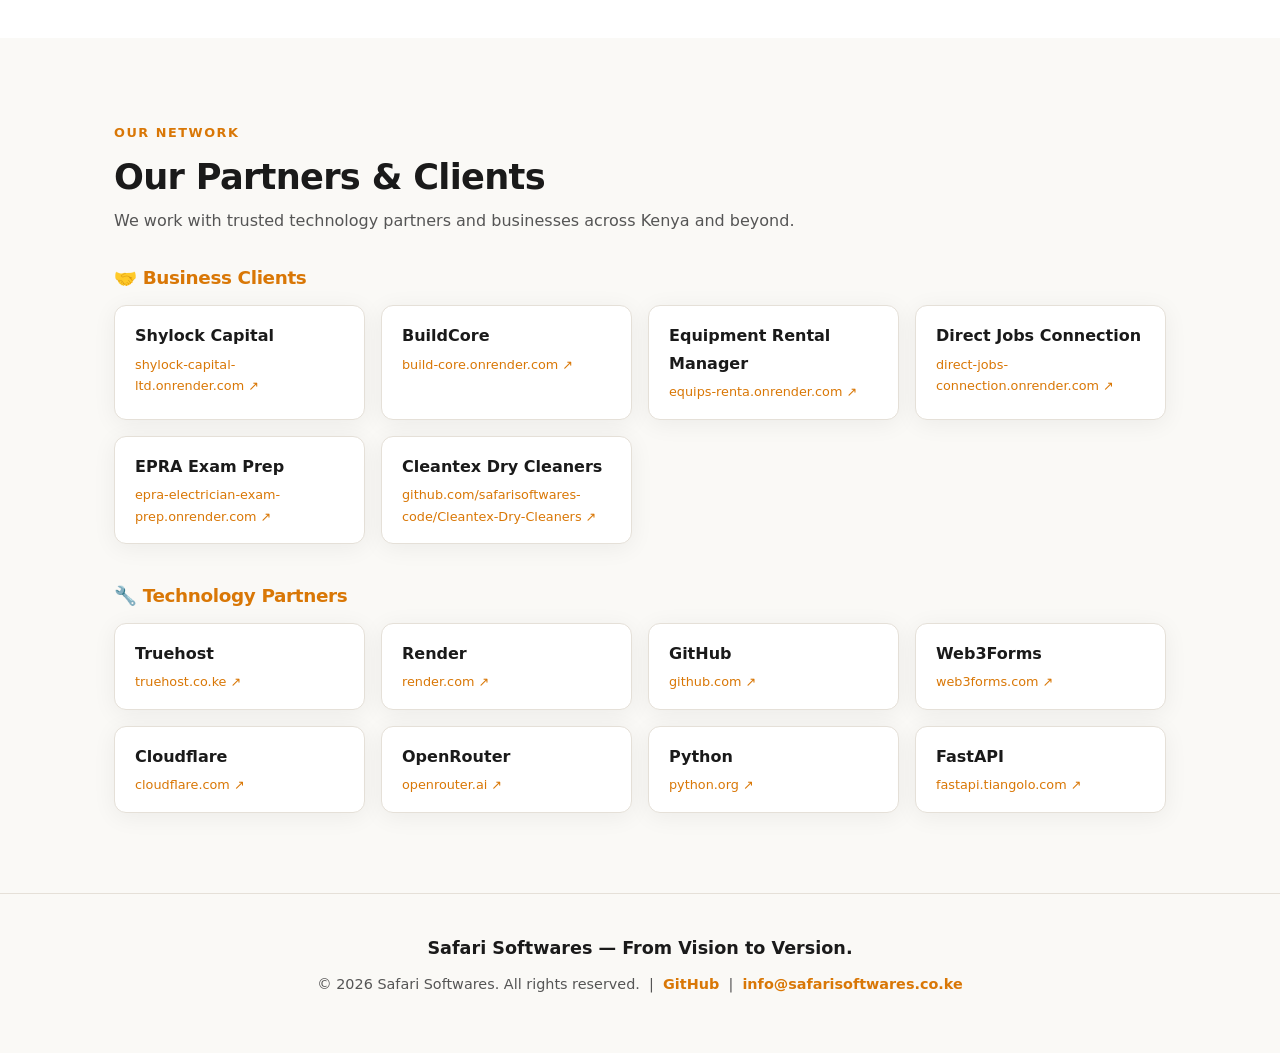
==== commit f2307fbd: "Move Safari Reference Bible to Management Systems grid and cross-link with Sermon Assistant" ====
--- a/index.html
+++ b/index.html
@@ -630,6 +630,7 @@
                         </div>
                         <div class="project-links">
                             <a href="https://safarisoftwares-code.github.io/Pastors-Sermon-Assistant/bible.html" target="_blank" rel="noopener" class="project-link" style="color:#059669;">📖 Read the Bible ↗</a>
+                            <a href="https://safarisoftwares-code.github.io/Pastors-Sermon-Assistant/" target="_blank" rel="noopener" class="project-link" style="color:#4a1d6e;">🙏 Sermon Assistant ↗</a>
                         </div>
                     </div>
                 </div>
@@ -753,24 +754,6 @@
                         <p>A complete sermon preparation platform with 24 study topics, outlines, and a built-in Reference Bible integration. Click any scripture reference to open the verse instantly.</p>
                         <div class="tech-tags">
                             <span class="tech-tag">Ministry</span>
-                            <span class="tech-tag">Productivity</span>
-                            <span class="tech-tag" style="background:#f0fdf4; color:#166534; border:1px solid #22c55e;">📖 Bible Integrated</span>
-                        </div>
-                        <div class="project-links">
-                            <a href="https://safarisoftwares-code.github.io/Pastors-Sermon-Assistant/" target="_blank" rel="noopener" class="project-link">🌐 Visit Live Site ↗</a>
-                            <a href="https://github.com/safarisoftwares-code/Pastors-Sermon-Assistant" target="_blank" rel="noopener" class="project-link">🐙 View on GitHub ↗</a>
-                        </div>
-                    </div>
-                </div>
-            </div>
-
-            <!-- Other Projects -->
-            <span class="subsection-label">🛠️ Other Projects</span>
-            <div class="portfolio-grid">
-                <div id="wallpaper-manager" class="project-card">
-                    <div class="project-img" style="background:#1e1b4b; color:#c4b5fd;">🖼️</div>
-                    <div class="project-body">
-                        <h3>Wallpaper Manager</h3>
                         <p>A wallpaper management application — organize, categorize, and manage wallpaper collections with tagging and search functionality.</p>
                         <div class="tech-tags"><span class="tech-tag">Media</span><span class="tech-tag">Management</span><span class="tech-tag">App</span></div>
                         <div class="project-links">
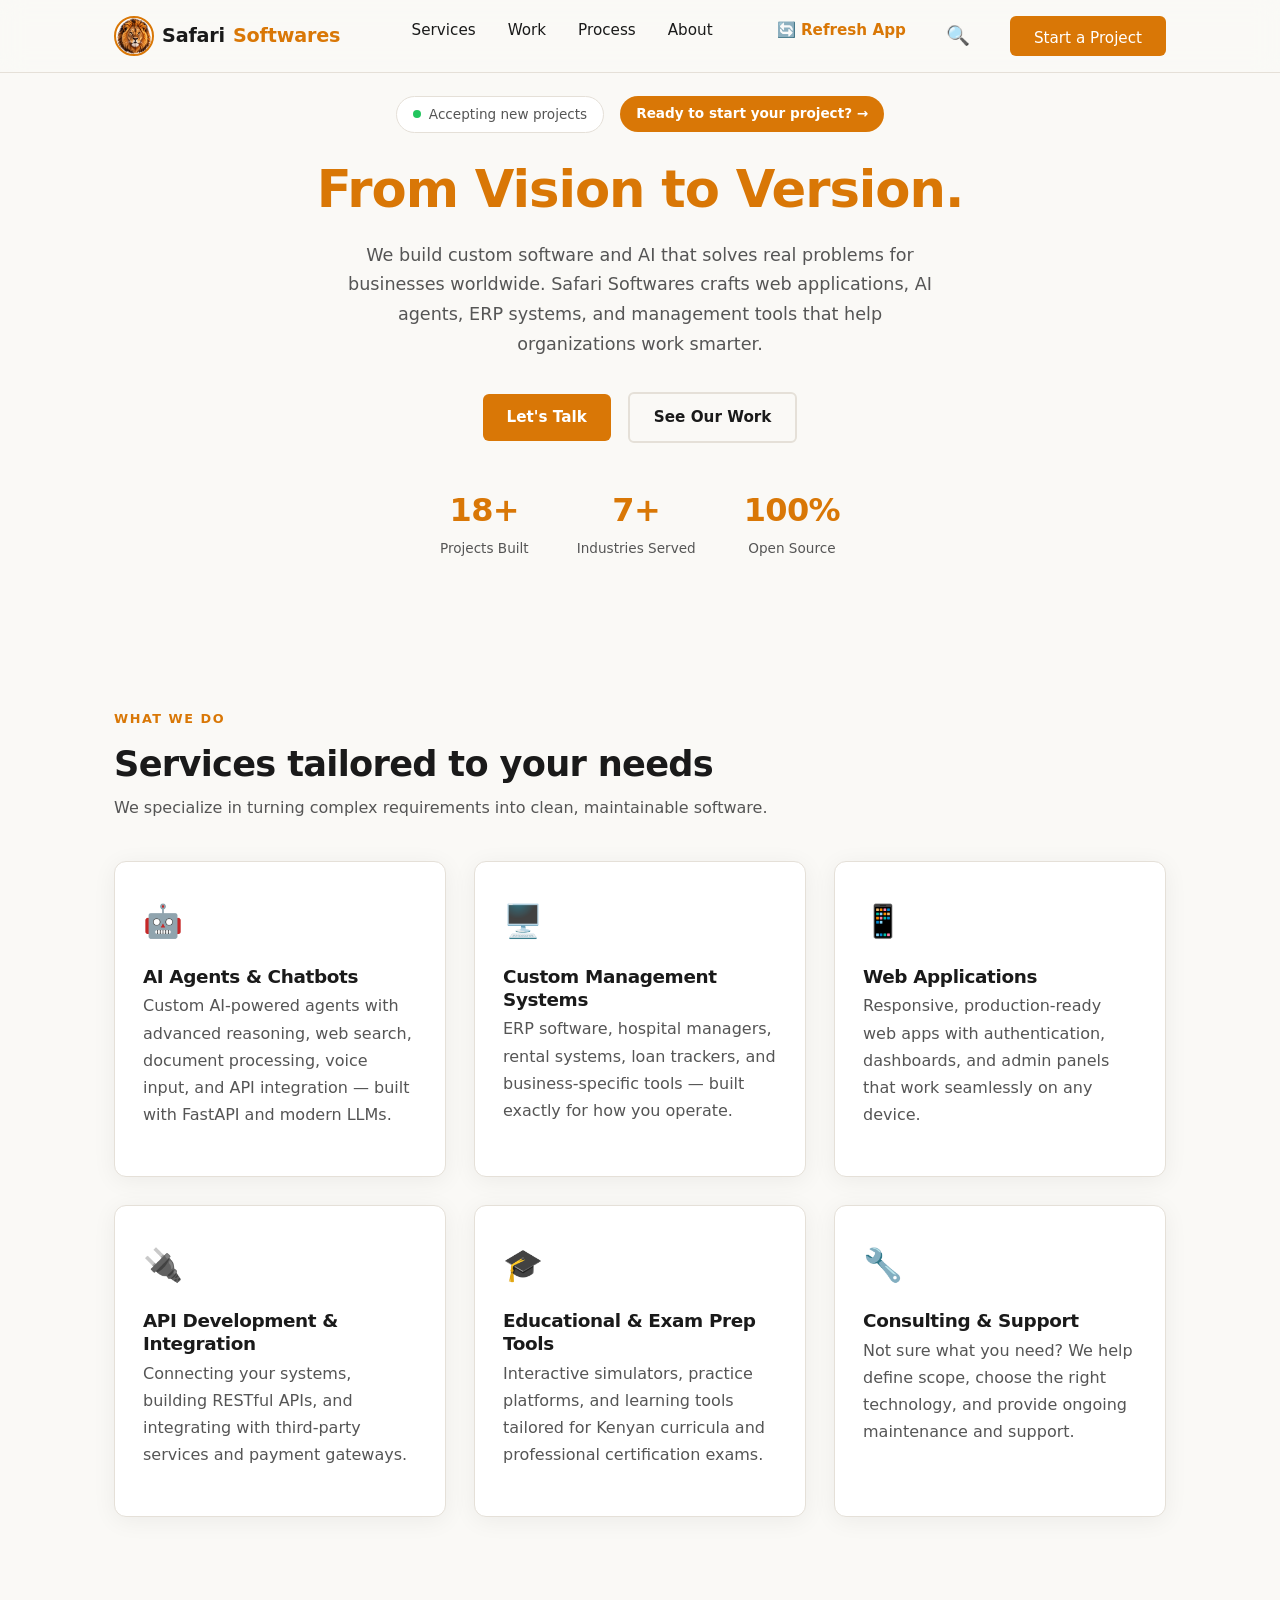
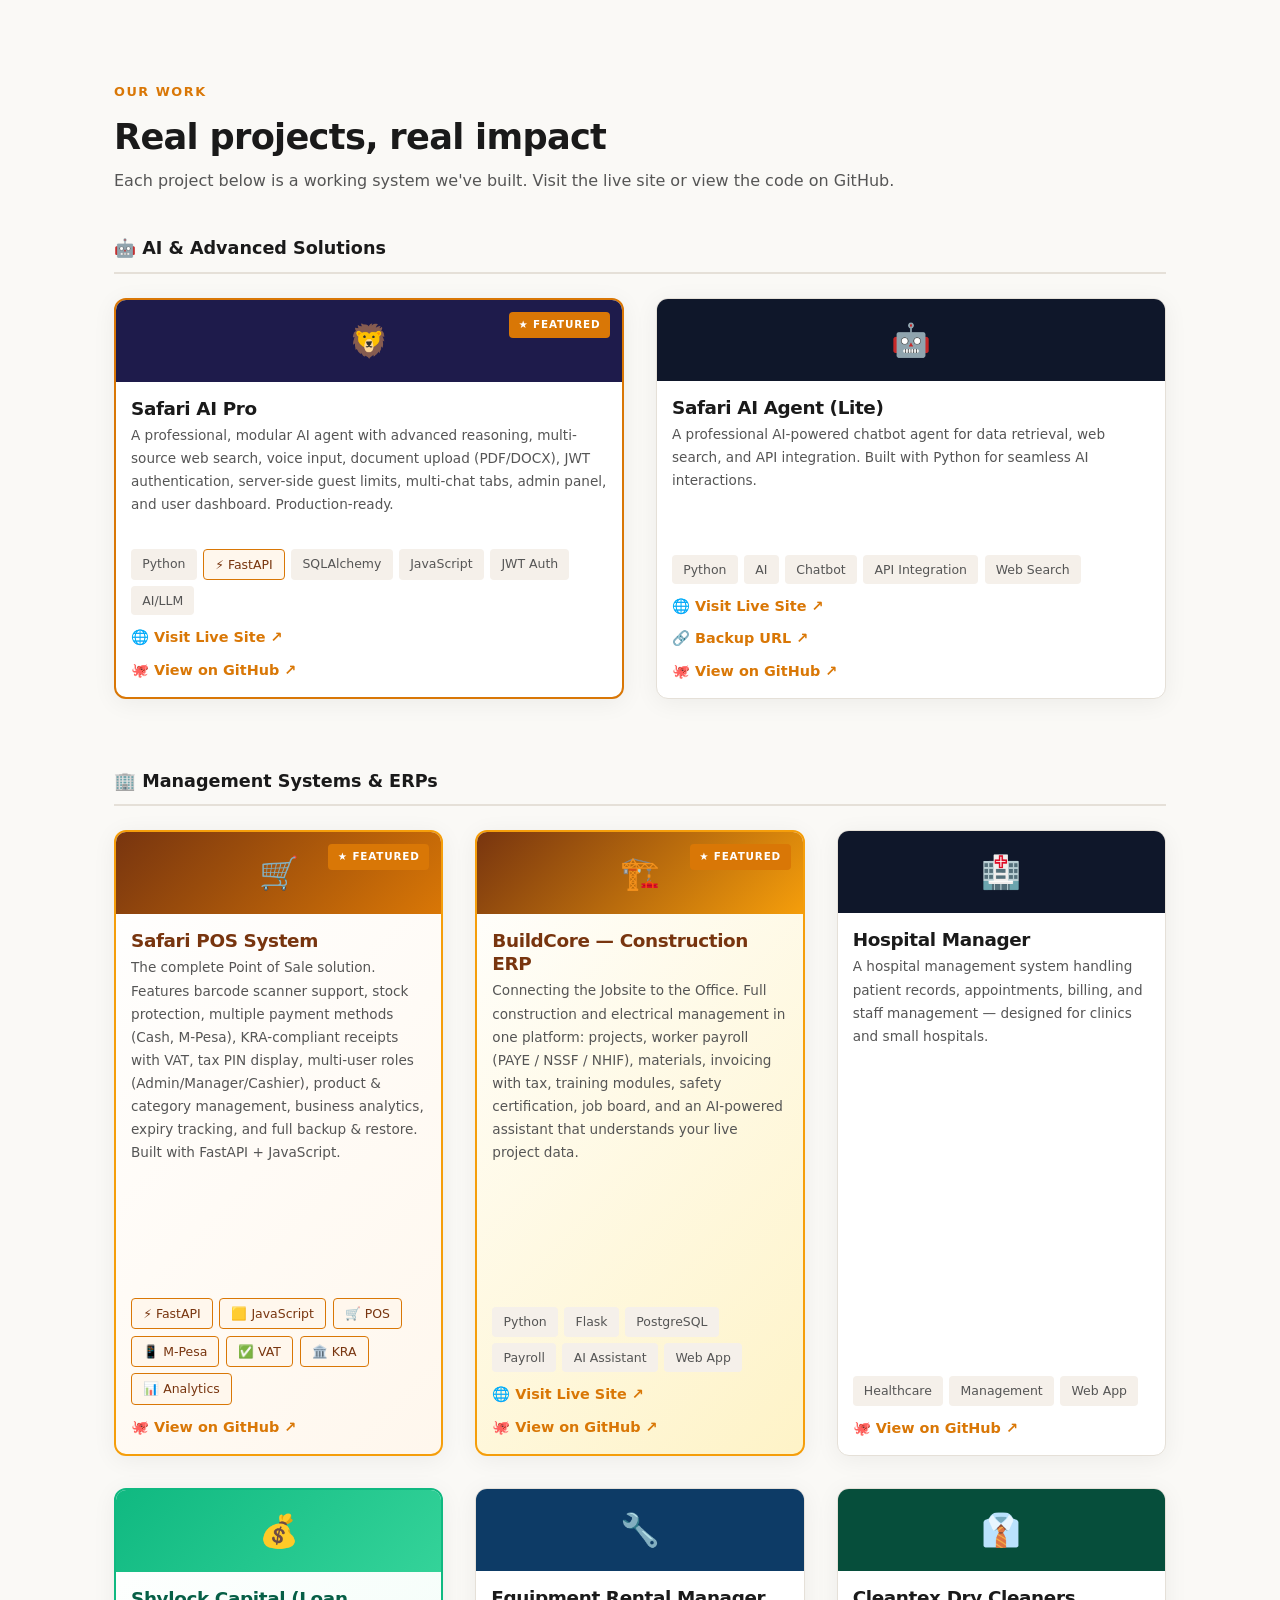
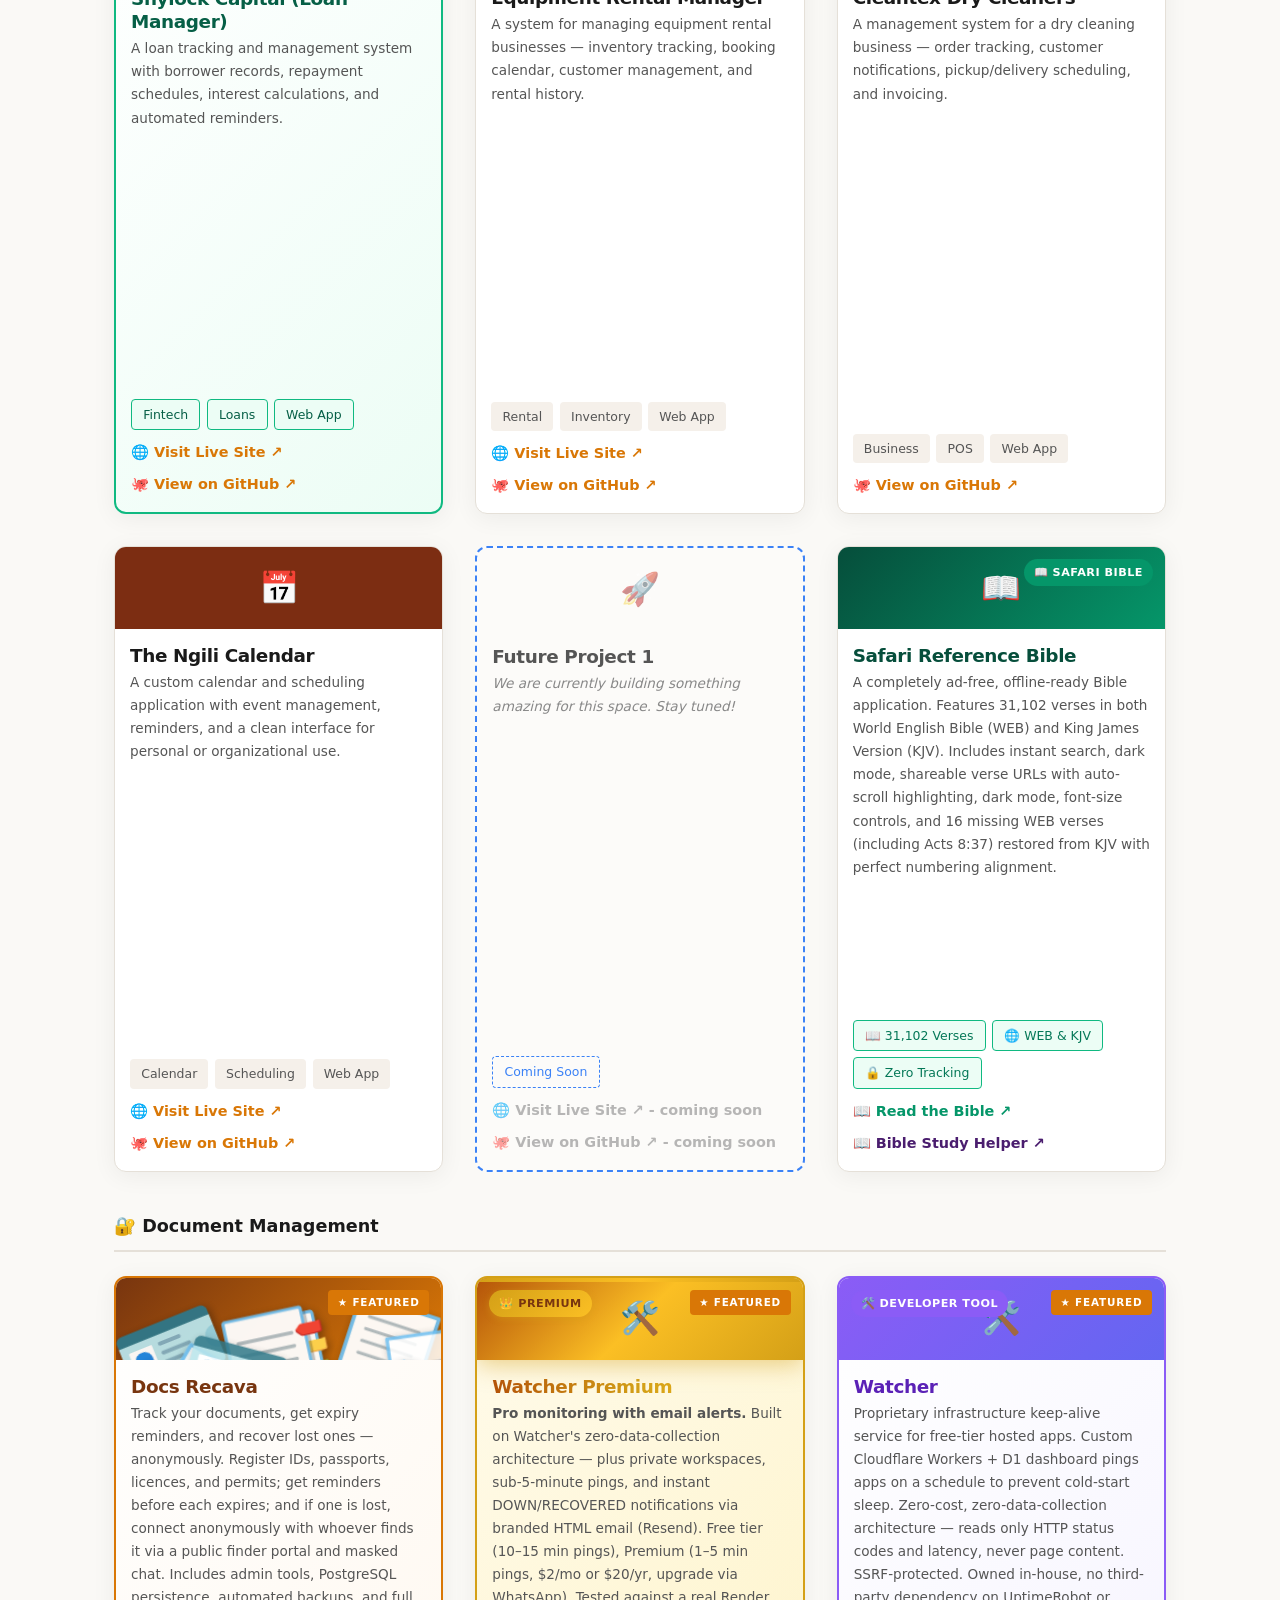
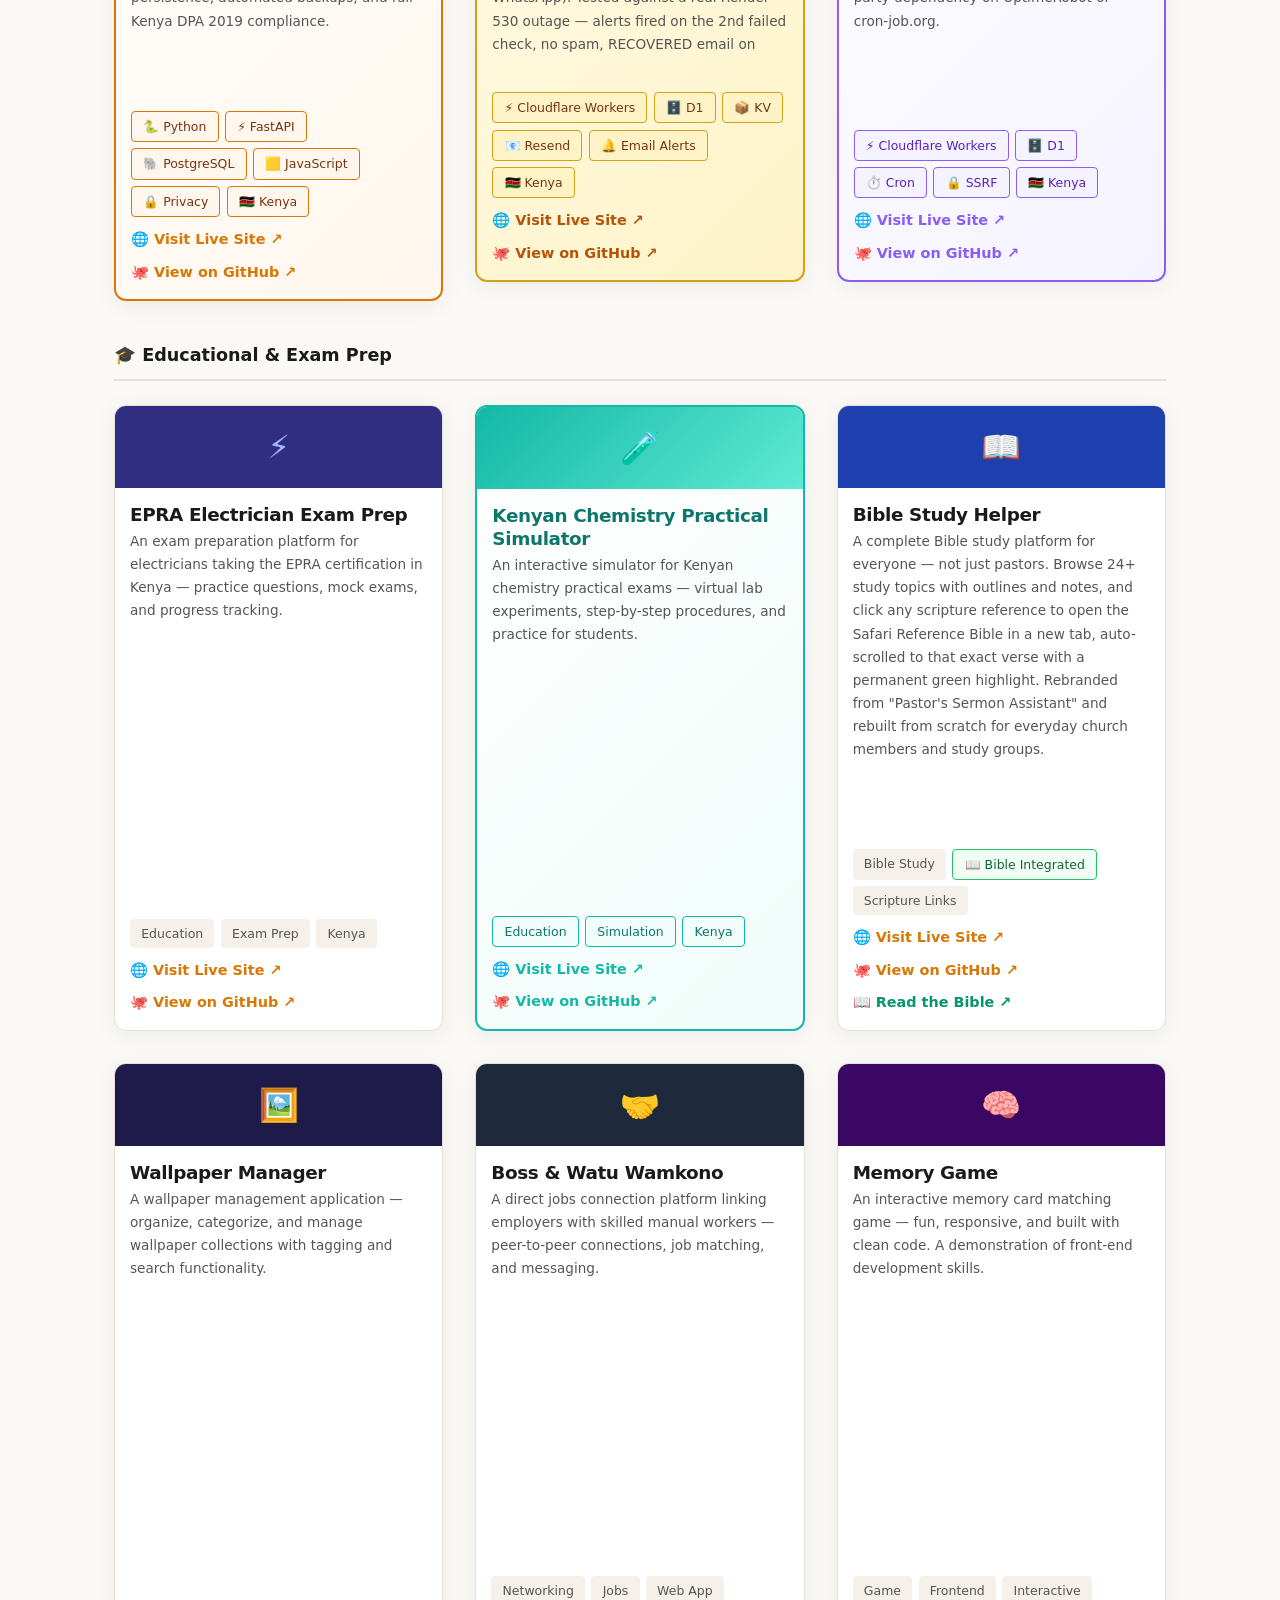
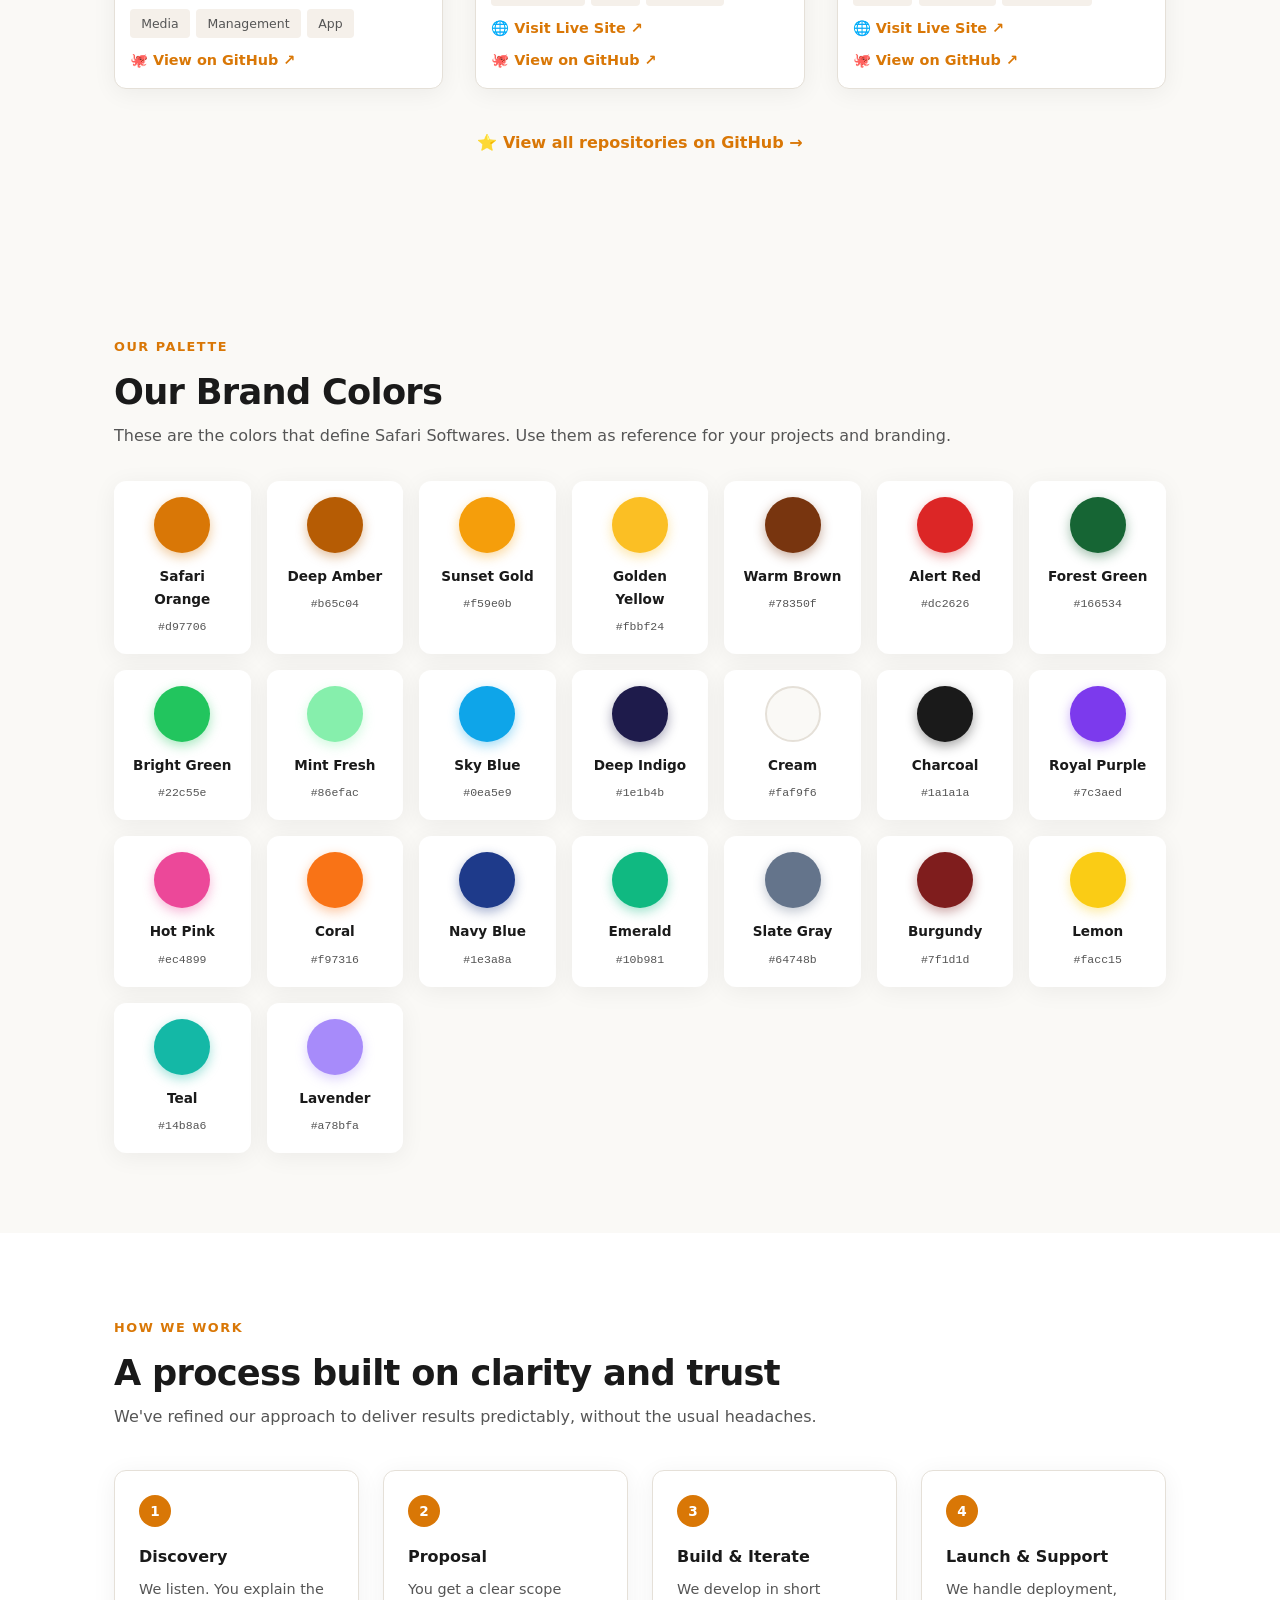
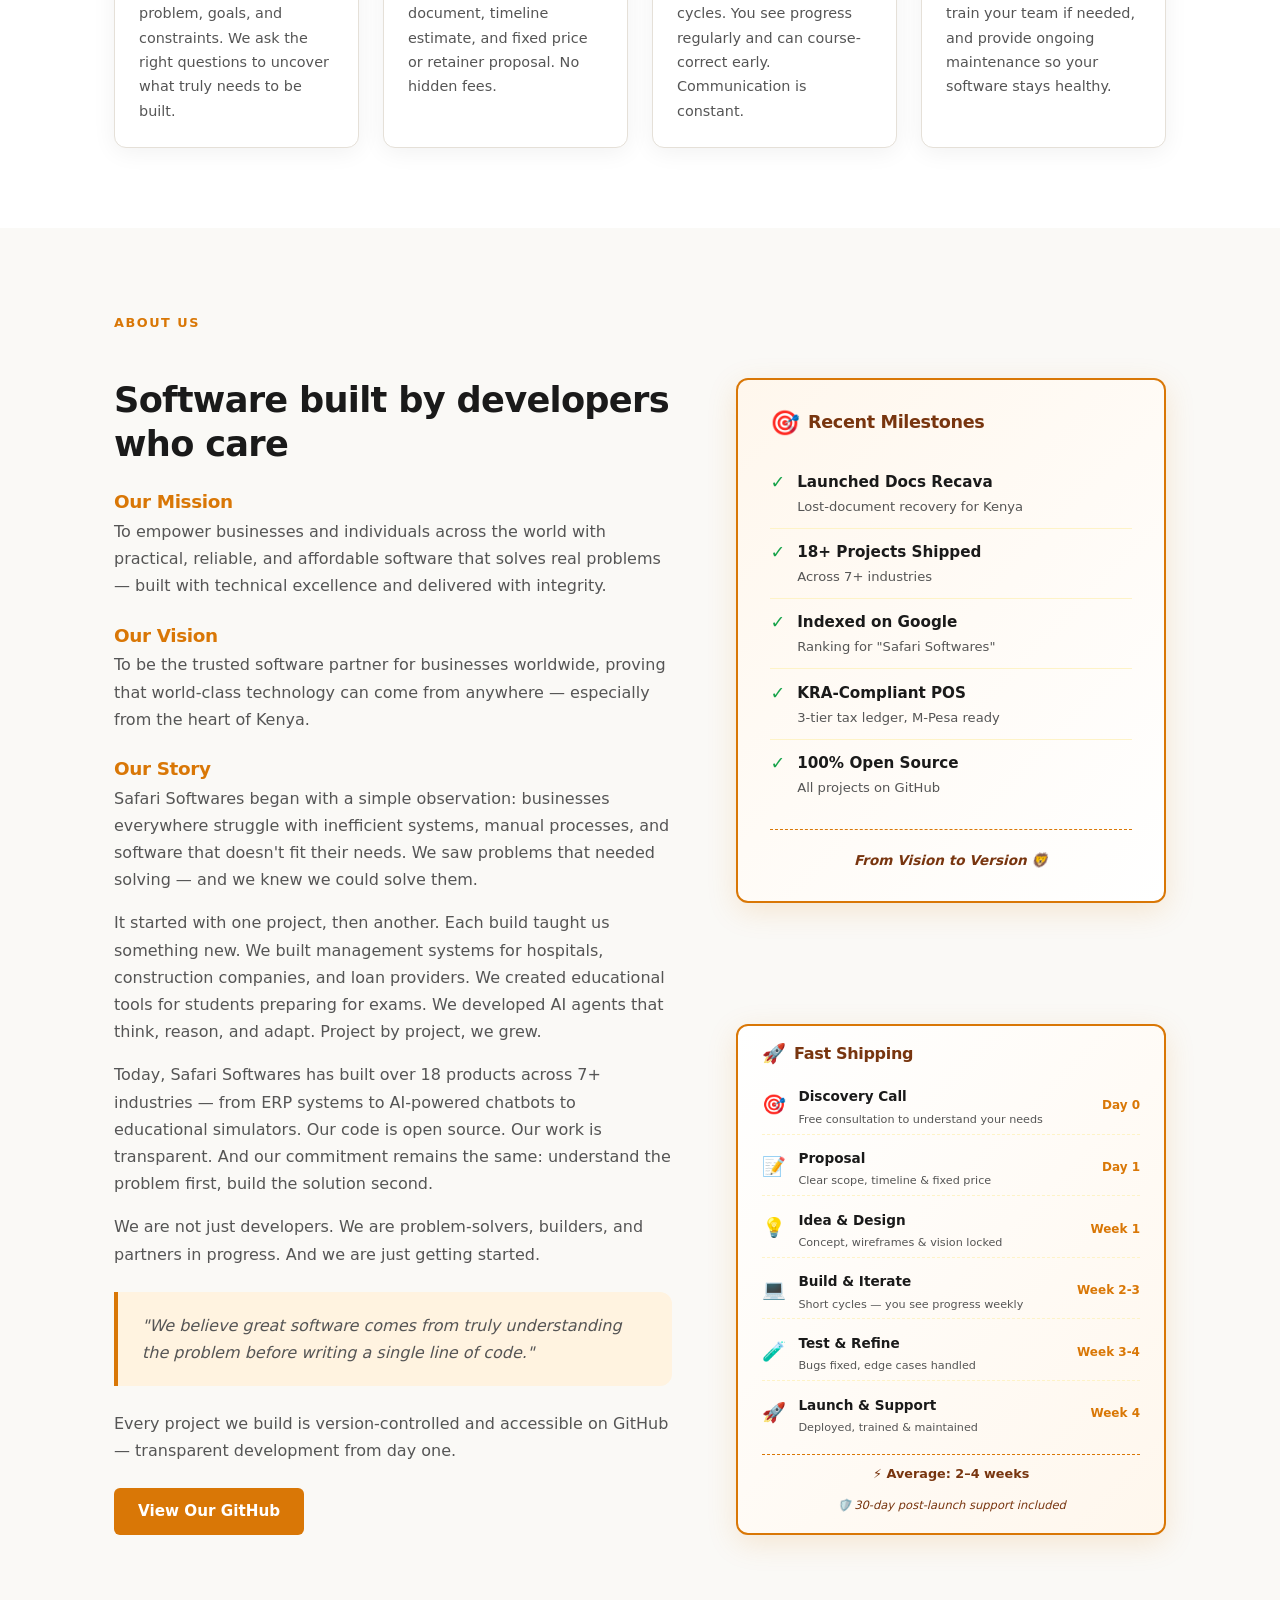
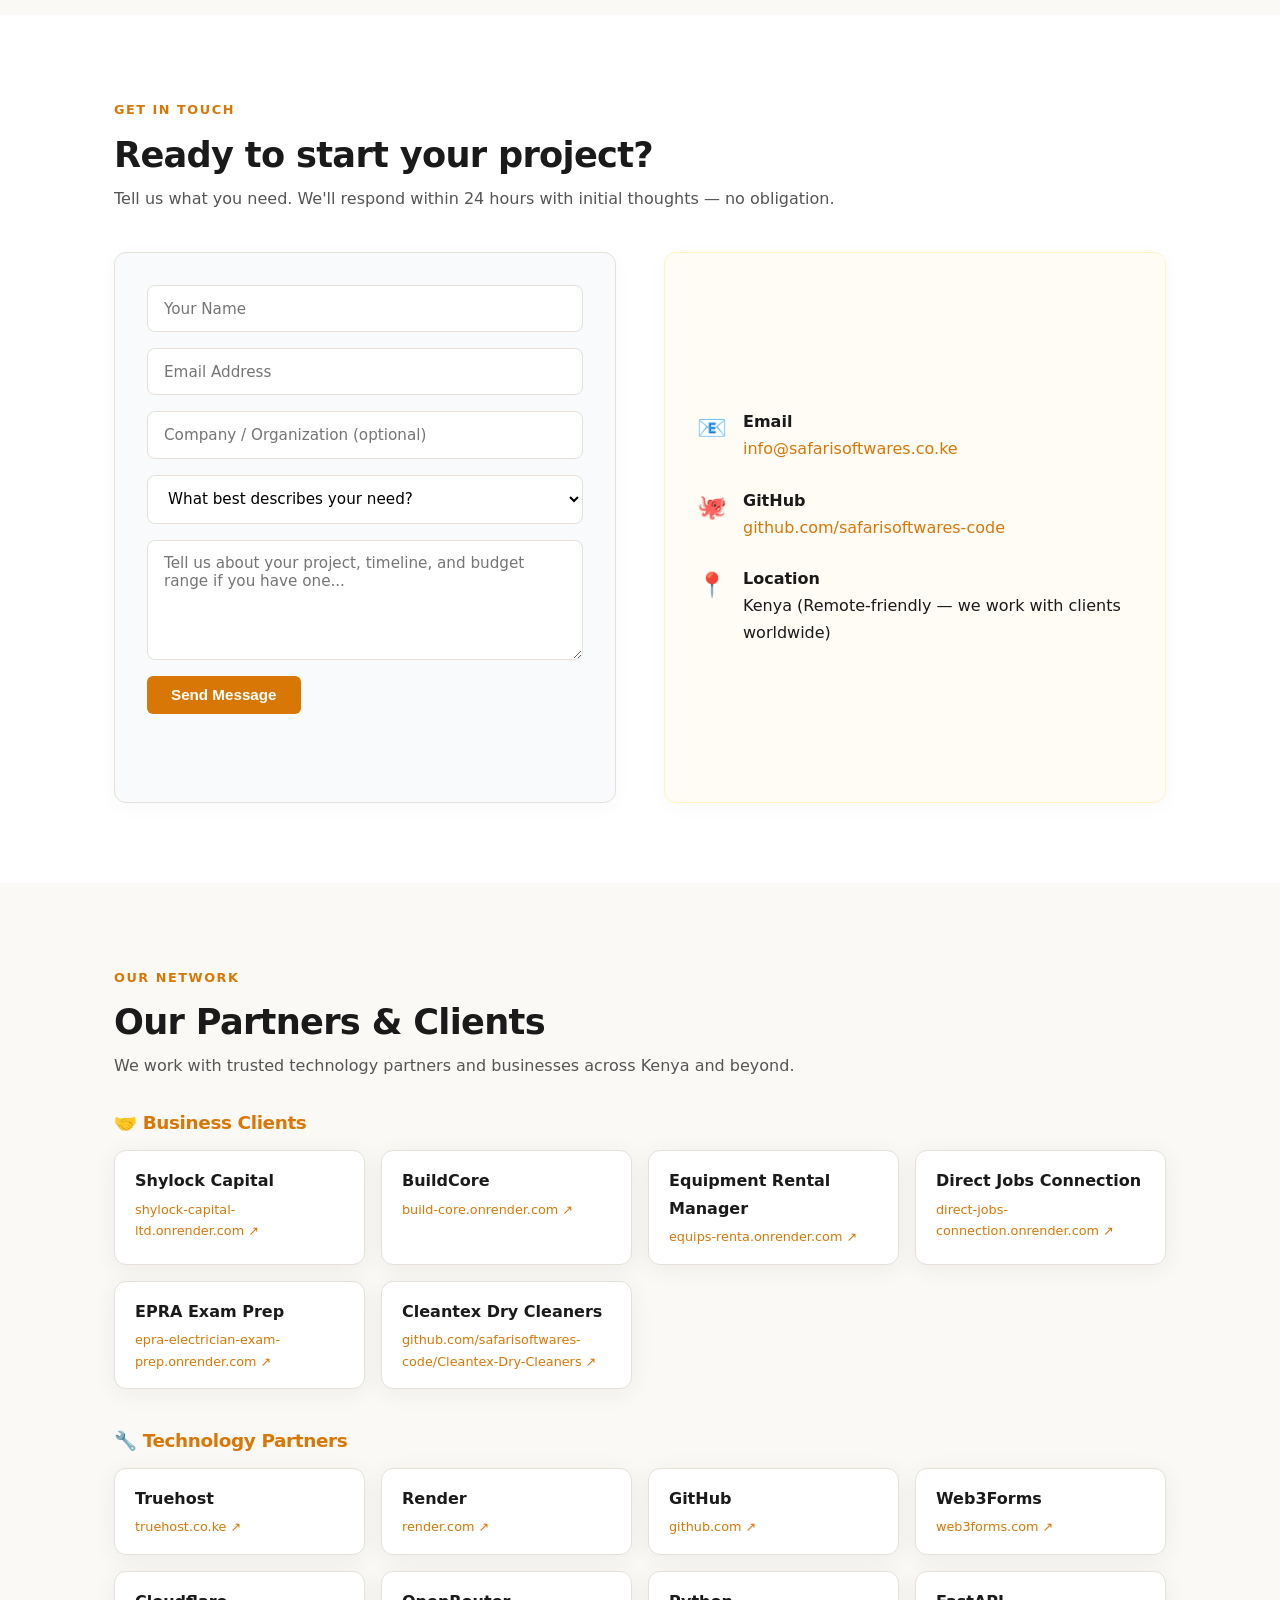
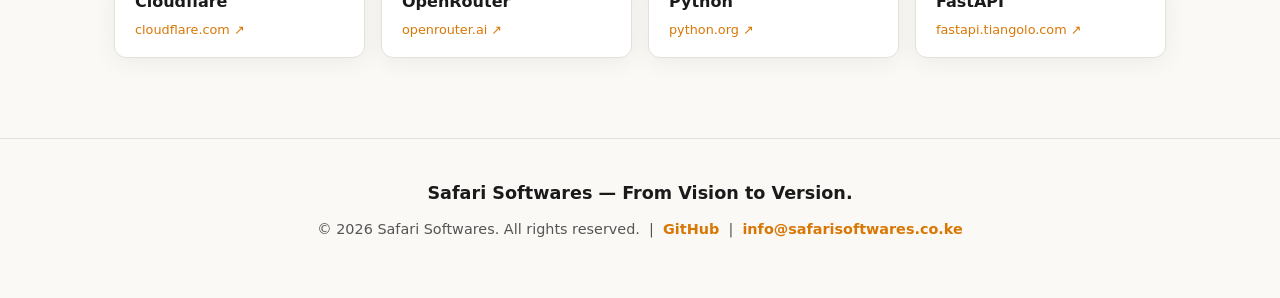
==== commit 80d44ecb: "Rebrand Pastors Sermon Assistant -> Bible Study Helper; repoint Safari Bible links; uniform card hei" ====
--- a/index.html
+++ b/index.html
@@ -386,6 +386,59 @@
             .portfolio-grid { grid-template-columns: 1fr; }
             .stats-bar { gap: 1.5rem; }
         }
+    
+        /* --- BALANCED GRID CSS --- */
+        .project-img {
+            height: 82px !important; /* Reduced by 1.8cm */
+            min-height: 82px !important;
+            font-size: 2rem !important;
+        }
+        .project-card {
+            display: flex !important;
+            flex-direction: column !important;
+            height: 100% !important; /* Stretch to match tallest card in row */
+            min-height: 380px !important; /* Baseline height */
+            overflow: hidden !important; 
+        }
+        .project-body {
+            flex: 1 1 auto !important;
+            display: flex !important;
+            flex-direction: column !important;
+            overflow: hidden !important;
+            padding: 15px !important;
+        }
+        .project-body p {
+            flex: 1 1 auto !important;
+            overflow-y: auto !important; /* Scrollbar if text is too long */
+            font-size: 0.85rem !important;
+        }
+        .project-body p::-webkit-scrollbar { width: 3px; }
+        .project-body p::-webkit-scrollbar-thumb { background: #cbd5e1; border-radius: 3px; }
+        .project-links {
+            margin-top: auto !important;
+            padding-top: 10px !important;
+            font-size: 0.8rem !important;
+        }
+
+
+        /* --- UNIFORM CARD HEIGHT (Management Systems & ERPs downward) --- */
+        :root { --uniform-card-h: 420px; }
+        .project-card.unified-height {
+            height: var(--uniform-card-h) !important;
+            min-height: 380px !important;
+            max-height: none !important;
+            display: flex !important;
+            flex-direction: column !important;
+            overflow: hidden !important;
+        }
+        .project-card.unified-height.trim-half-cm {
+            height: calc(var(--uniform-card-h) - 0.5cm) !important;
+        }
+        .project-card.unified-height .project-body { flex: 1 1 auto !important; overflow: hidden !important; }
+        .project-card.unified-height .project-body p {
+            flex: 1 1 auto !important; overflow-y: auto !important;
+        }
+        .project-card.unified-height .project-links { margin-top: auto !important; }
     </style>
 </head>
 <body>
@@ -492,7 +545,7 @@
             <span class="subsection-label">🏢 Management Systems & ERPs</span>
             <div class="portfolio-grid">
                 <!-- POS System Card -->
-                <div id="safari-pos-system" class="project-card featured" style="background:linear-gradient(135deg,#ffffff,#fff7ed); border:2px solid #f59e0b;">
+                <div id="safari-pos-system" class="project-card featured unified-height" style="background:linear-gradient(135deg,#ffffff,#fff7ed); border:2px solid #f59e0b;">
                     <div class="project-img" style="background:linear-gradient(135deg,#78350f,#d97706); color:#fef3c7;">🛒</div>
                     <div class="project-body">
                         <h3 style="color:#78350f;">Safari POS System</h3>
@@ -513,7 +566,7 @@
                 </div>
 
                 <!-- BuildCore Card -->
-                <div id="construction-erp" class="project-card featured" style="background:linear-gradient(135deg,#ffffff,#fef3c7); border:2px solid #f59e0b;">
+                <div id="construction-erp" class="project-card featured unified-height" style="background:linear-gradient(135deg,#ffffff,#fef3c7); border:2px solid #f59e0b;">
                     <div class="project-img" style="background:linear-gradient(135deg,#78350f,#f59e0b); color:#fef3c7;">🏗️</div>
                     <div class="project-body">
                         <h3 style="color:#78350f;">BuildCore — Construction ERP</h3>
@@ -529,7 +582,7 @@
                 </div>
 
                 <!-- Hospital Manager Card -->
-                <div id="hospital-manager" class="project-card">
+                <div id="hospital-manager" class="project-card unified-height">
                     <div class="project-img" style="background:#0f172a; color:#38bdf8;">🏥</div>
                     <div class="project-body">
                         <h3>Hospital Manager</h3>
@@ -542,7 +595,7 @@
                 </div>
 
                 <!-- Shylock Capital Card -->
-                <div class="project-card" style="background:linear-gradient(135deg,#ffffff,#ecfdf5); border:2px solid #10b981;">
+                <div class="project-card unified-height" style="background:linear-gradient(135deg,#ffffff,#ecfdf5); border:2px solid #10b981;">
                     <div class="project-img" style="background:linear-gradient(135deg,#10b981,#34d399); color:#ffffff;">💰</div>
                     <div class="project-body">
                         <h3 style="color:#065f46;">Shylock Capital (Loan Manager)</h3>
@@ -560,7 +613,7 @@
                 </div>
 
                 <!-- Equipment Rental Card -->
-                <div id="equipment-rental" class="project-card">
+                <div id="equipment-rental" class="project-card unified-height">
                     <div class="project-img" style="background:#0d3b66; color:#f4d35e;">🔧</div>
                     <div class="project-body">
                         <h3>Equipment Rental Manager</h3>
@@ -574,7 +627,7 @@
                 </div>
 
                 <!-- Cleantex Card -->
-                <div id="cleantex" class="project-card">
+                <div id="cleantex" class="project-card unified-height">
                     <div class="project-img" style="background:#064e3b; color:#6ee7b7;">👔</div>
                     <div class="project-body">
                         <h3>Cleantex Dry Cleaners</h3>
@@ -587,7 +640,7 @@
                 </div>
 
                 <!-- Ngili Calendar Card -->
-                <div id="ngili-calendar" class="project-card">
+                <div id="ngili-calendar" class="project-card unified-height">
                     <div class="project-img" style="background:#7c2d12; color:#fdba74;">📅</div>
                     <div class="project-body">
                         <h3>The Ngili Calendar</h3>
@@ -603,7 +656,7 @@
                 <!-- Hidden Transparent Placeholders to balance the grid (7 cards total, so 2 blanks needed) -->
                 
                 <!-- Future Project 1 -->
-                <div class="project-card" style="background:rgba(255, 255, 255, 0.4); border:2px dashed #3b82f6; box-shadow:none;">
+                <div class="project-card unified-height" style="background:rgba(255, 255, 255, 0.4); border:2px dashed #3b82f6; box-shadow:none;">
                     <div class="project-img" style="background:transparent; color:#3b82f6; opacity:0.5;">🚀</div>
                     <div class="project-body">
                         <h3 style="color:#555;">Future Project 1</h3>
@@ -618,19 +671,19 @@
                     </div>
                 </div>
 
-                <div id="reference-bible" class="project-card" style="position:relative;"><div style="position:absolute; top:12px; right:12px; background:#059669; color:white; padding:4px 10px; border-radius:999px; font-size:0.7rem; font-weight:700; letter-spacing:0.5px; z-index:2;">📖 SAFARI BIBLE</div>
+                <div id="reference-bible" class="project-card unified-height" style="position:relative;"><div style="position:absolute; top:12px; right:12px; background:#059669; color:white; padding:4px 10px; border-radius:999px; font-size:0.7rem; font-weight:700; letter-spacing:0.5px; z-index:2;">📖 SAFARI BIBLE</div>
                     <div class="project-img" style="background:linear-gradient(135deg, #064e3b, #059669); color:#ecfdf5; font-size:3rem;">📖</div>
                     <div class="project-body">
                         <h3 style="color:#064e3b;">Safari Reference Bible</h3>
-                        <p>A completely ad-free, offline-ready Bible application. Features 31,102 verses in both World English Bible (WEB) and King James Version (KJV). Includes instant search, dark mode, and shareable verse URLs with auto-scroll highlighting.</p>
+                        <p>A completely ad-free, offline-ready Bible application. Features 31,102 verses in both World English Bible (WEB) and King James Version (KJV). Includes instant search, dark mode, shareable verse URLs with auto-scroll highlighting, dark mode, font-size controls, and 16 missing WEB verses (including Acts 8:37) restored from KJV with perfect numbering alignment.</p>
                         <div class="tech-tags">
                             <span class="tech-tag" style="background:#ecfdf5; color:#047857; border:1px solid #10b981;">📖 31,102 Verses</span>
                             <span class="tech-tag" style="background:#ecfdf5; color:#047857; border:1px solid #10b981;">🌐 WEB & KJV</span>
                             <span class="tech-tag" style="background:#ecfdf5; color:#047857; border:1px solid #10b981;">🔒 Zero Tracking</span>
                         </div>
                         <div class="project-links">
-                            <a href="https://safarisoftwares-code.github.io/Pastors-Sermon-Assistant/bible.html" target="_blank" rel="noopener" class="project-link" style="color:#059669;">📖 Read the Bible ↗</a>
-                            <a href="https://safarisoftwares-code.github.io/Pastors-Sermon-Assistant/" target="_blank" rel="noopener" class="project-link" style="color:#4a1d6e;">🙏 Sermon Assistant ↗</a>
+                            <a href="https://safarisoftwares-code.github.io/Bible-Study-Helper/bible.html" target="_blank" rel="noopener" class="project-link" style="color:#059669;">📖 Read the Bible ↗</a>
+                            <a href="https://safarisoftwares-code.github.io/Bible-Study-Helper/" target="_blank" rel="noopener" class="project-link" style="color:#4a1d6e;">📖 Bible Study Helper ↗</a>
                         </div>
                     </div>
                 </div>
@@ -639,7 +692,7 @@
             <!-- Document Management -->
             <span class="subsection-label">🔐 Document Management</span>
             <div class="portfolio-grid">
-                <div class="project-card featured" style="background:linear-gradient(135deg,#ffffff,#fff7ed); border:2px solid #d97706;">
+                <div class="project-card featured unified-height" style="background:linear-gradient(135deg,#ffffff,#fff7ed); border:2px solid #d97706;">
                     <div class="project-img" style="background:linear-gradient(135deg,#78350f,#d97706); color:#fef3c7; position:relative; overflow:hidden;">
                         <span style="position:absolute; font-size:5.5rem; top:-3%; left:0%; transform:rotate(-22deg); opacity:0.95; filter:drop-shadow(2px 3px 4px rgba(0,0,0,0.35));">🪪</span>
                         <span style="position:absolute; font-size:6rem; top:62%; left:8%; transform:rotate(30deg); opacity:0.9; filter:drop-shadow(2px 3px 4px rgba(0,0,0,0.35));">📄</span>
@@ -671,7 +724,7 @@
                 </div>
                 
                 <!-- Watcher Premium Card (replaces Future Project 3) -->
-                <div id="watcher-premium" class="project-card featured" style="background:linear-gradient(135deg,#fffbeb,#fef3c7); border:2px solid #d4a017; position:relative; overflow:hidden;">
+                <div id="watcher-premium" class="project-card featured unified-height trim-half-cm" style="background:linear-gradient(135deg,#fffbeb,#fef3c7); border:2px solid #d4a017; position:relative; overflow:hidden;">
                     <div style="position:absolute; top:0; left:0; right:0; height:4px; background:linear-gradient(90deg,#d4a017,#fbbf24,#d4a017); z-index:3;"></div>
                     <div style="position:absolute; top:12px; left:12px; background:linear-gradient(135deg,#d4a017,#fbbf24); color:#78350f; padding:4px 10px; border-radius:999px; font-size:0.7rem; font-weight:800; letter-spacing:0.5px; z-index:2; box-shadow:0 2px 6px rgba(212,160,23,0.4);">👑 PREMIUM</div>
                     <div class="project-img" style="background:linear-gradient(135deg,#b45309,#fbbf24,#d4a017); color:white; font-size:3rem; filter:drop-shadow(0 4px 12px rgba(212,160,23,0.5));">🛠️</div>
@@ -694,7 +747,7 @@
                 </div>
 
                 <!-- Watcher Card (replaces Future Project 4) -->
-                <div id="watcher" class="project-card featured" style="background:linear-gradient(135deg,#ffffff,#f5f3ff); border:2px solid #8b5cf6; position:relative;">
+                <div id="watcher" class="project-card featured unified-height trim-half-cm" style="background:linear-gradient(135deg,#ffffff,#f5f3ff); border:2px solid #8b5cf6; position:relative;">
                     <div style="position:absolute; top:12px; left:12px; background:#8b5cf6; color:white; padding:4px 10px; border-radius:999px; font-size:0.7rem; font-weight:700; letter-spacing:0.5px; z-index:2;">🛠️ DEVELOPER TOOL</div>
                     <div class="project-img" style="background:linear-gradient(135deg,#8b5cf6,#6366f1); color:white; font-size:3rem;">🛠️</div>
                     <div class="project-body">
@@ -708,7 +761,7 @@
                             <span class="tech-tag" style="background:#f5f3ff; color:#5b21b6; border:1px solid #8b5cf6;">🇰🇪 Kenya</span>
                         </div>
                         <div class="project-links">
-                            <a href="https://watcher.safarisoftwares.workers.dev/" target="_blank" rel="noopener" class="project-link" style="color:#8b5cf6;">🌐 Visit Live Site ↗</a>
+                            <a href="https://watcher.safari-pos.co.ke/" target="_blank" rel="noopener" class="project-link" style="color:#8b5cf6;">🌐 Visit Live Site ↗</a>
                             <a href="https://github.com/safarisoftwares-code/watcher" target="_blank" rel="noopener" class="project-link" style="color:#8b5cf6;">🐙 View on GitHub ↗</a>
                         </div>
                     </div>
@@ -719,7 +772,7 @@
             <!-- Educational Tools -->
             <span class="subsection-label">🎓 Educational & Exam Prep</span>
             <div class="portfolio-grid">
-                <div id="epra-prep" class="project-card">
+                <div id="epra-prep" class="project-card unified-height">
                     <div class="project-img" style="background:#312e81; color:#a5b4fc;">⚡</div>
                     <div class="project-body">
                         <h3>EPRA Electrician Exam Prep</h3>
@@ -731,7 +784,7 @@
                         </div>
                     </div>
                 </div>
-                <div id="chemistry-sim" class="project-card" style="background:linear-gradient(135deg,#ffffff,#f0fdfa); border:2px solid #14b8a6;">
+                <div id="chemistry-sim" class="project-card unified-height" style="background:linear-gradient(135deg,#ffffff,#f0fdfa); border:2px solid #14b8a6;">
                     <div class="project-img" style="background:linear-gradient(135deg,#14b8a6,#5eead4); color:#ffffff;">🧪</div>
                     <div class="project-body">
                         <h3 style="color:#0f766e;">Kenyan Chemistry Practical Simulator</h3>
@@ -747,13 +800,27 @@
                         </div>
                     </div>
                 </div>
-                <div id="pastors-assistant" class="project-card">
-                    <div class="project-img" style="background:#4a1d6e; color:#d8b4fe;">🙏</div>
-                    <div class="project-body">
-                        <h3>Pastor's Sermon Assistant</h3>
-                        <p>A complete sermon preparation platform with 24 study topics, outlines, and a built-in Reference Bible integration. Click any scripture reference to open the verse instantly.</p>
+                <div id="pastors-assistant" class="project-card unified-height">
+                    <div class="project-img" style="background:#1e40af; color:#dbeafe;">📖</div>
+                    <div class="project-body">
+                        <h3>Bible Study Helper</h3>
+                        <p>A complete Bible study platform for everyone — not just pastors. Browse 24+ study topics with outlines and notes, and click any scripture reference to open the Safari Reference Bible in a new tab, auto-scrolled to that exact verse with a permanent green highlight. Rebranded from "Pastor's Sermon Assistant" and rebuilt from scratch for everyday church members and study groups.</p>
                         <div class="tech-tags">
-                            <span class="tech-tag">Ministry</span>
+                            <span class="tech-tag">Bible Study</span>
+                            <span class="tech-tag" style="background:#f0fdf4; color:#166534; border:1px solid #22c55e;">📖 Bible Integrated</span>
+                            <span class="tech-tag">Scripture Links</span>
+                        </div>
+                        <div class="project-links">
+                            <a href="https://safarisoftwares-code.github.io/Bible-Study-Helper/" target="_blank" rel="noopener" class="project-link">🌐 Visit Live Site ↗</a>
+                            <a href="https://github.com/safarisoftwares-code/Bible-Study-Helper" target="_blank" rel="noopener" class="project-link">🐙 View on GitHub ↗</a>
+                            <a href="https://safarisoftwares-code.github.io/Bible-Study-Helper/bible.html" target="_blank" rel="noopener" class="project-link" style="color:#059669;">📖 Read the Bible ↗</a>
+                        </div>
+                    </div>
+                </div>
+                <div id="wallpaper-manager" class="project-card unified-height">
+                    <div class="project-img" style="background:#1e1b4b; color:#c4b5fd;">🖼️</div>
+                    <div class="project-body">
+                        <h3>Wallpaper Manager</h3>
                         <p>A wallpaper management application — organize, categorize, and manage wallpaper collections with tagging and search functionality.</p>
                         <div class="tech-tags"><span class="tech-tag">Media</span><span class="tech-tag">Management</span><span class="tech-tag">App</span></div>
                         <div class="project-links">
@@ -761,7 +828,7 @@
                         </div>
                     </div>
                 </div>
-                <div id="boss-watu" class="project-card">
+                <div id="boss-watu" class="project-card unified-height">
                     <div class="project-img" style="background:#1e293b; color:#94a3b8;">🤝</div>
                     <div class="project-body">
                         <h3>Boss & Watu Wamkono</h3>
@@ -773,7 +840,7 @@
                         </div>
                     </div>
                 </div>
-                <div id="memory-game" class="project-card">
+                <div id="memory-game" class="project-card unified-height">
                     <div class="project-img" style="background:#3b0764; color:#e9d5ff;">🧠</div>
                     <div class="project-body">
                         <h3>Memory Game</h3>
@@ -1547,12 +1614,32 @@
                     .catch(err => console.error('SW failed:', err));
             });
         }
+
+        // UNIFORM CARD HEIGHT: measure tallest unified card, apply to all
+        (function() {
+            function applyUniformHeight() {
+                var cards = document.querySelectorAll('.project-card.unified-height');
+                if (!cards.length) return;
+                document.documentElement.style.setProperty('--uniform-card-h', 'auto');
+                cards.forEach(function(c){ c.style.height = 'auto'; });
+                var max = 0;
+                cards.forEach(function(c){
+                    if (c.classList.contains('trim-half-cm')) return;
+                    max = Math.max(max, c.getBoundingClientRect().height);
+                });
+                if (max < 380) max = 380;
+                document.documentElement.style.setProperty('--uniform-card-h', max + 'px');
+                cards.forEach(function(c){ c.style.height = ''; });
+                console.log('[uniform] card height =', max, 'px');
+            }
+            if (document.fonts && document.fonts.ready) {
+                document.fonts.ready.then(applyUniformHeight);
+            }
+            window.addEventListener('load', applyUniformHeight);
+            window.addEventListener('resize', function(){
+                clearTimeout(window.__uhT); window.__uhT = setTimeout(applyUniformHeight, 200);
+            });
+        })();
     </script>
 </body>
-</html>
-
-
-
-
-
-
+</html>
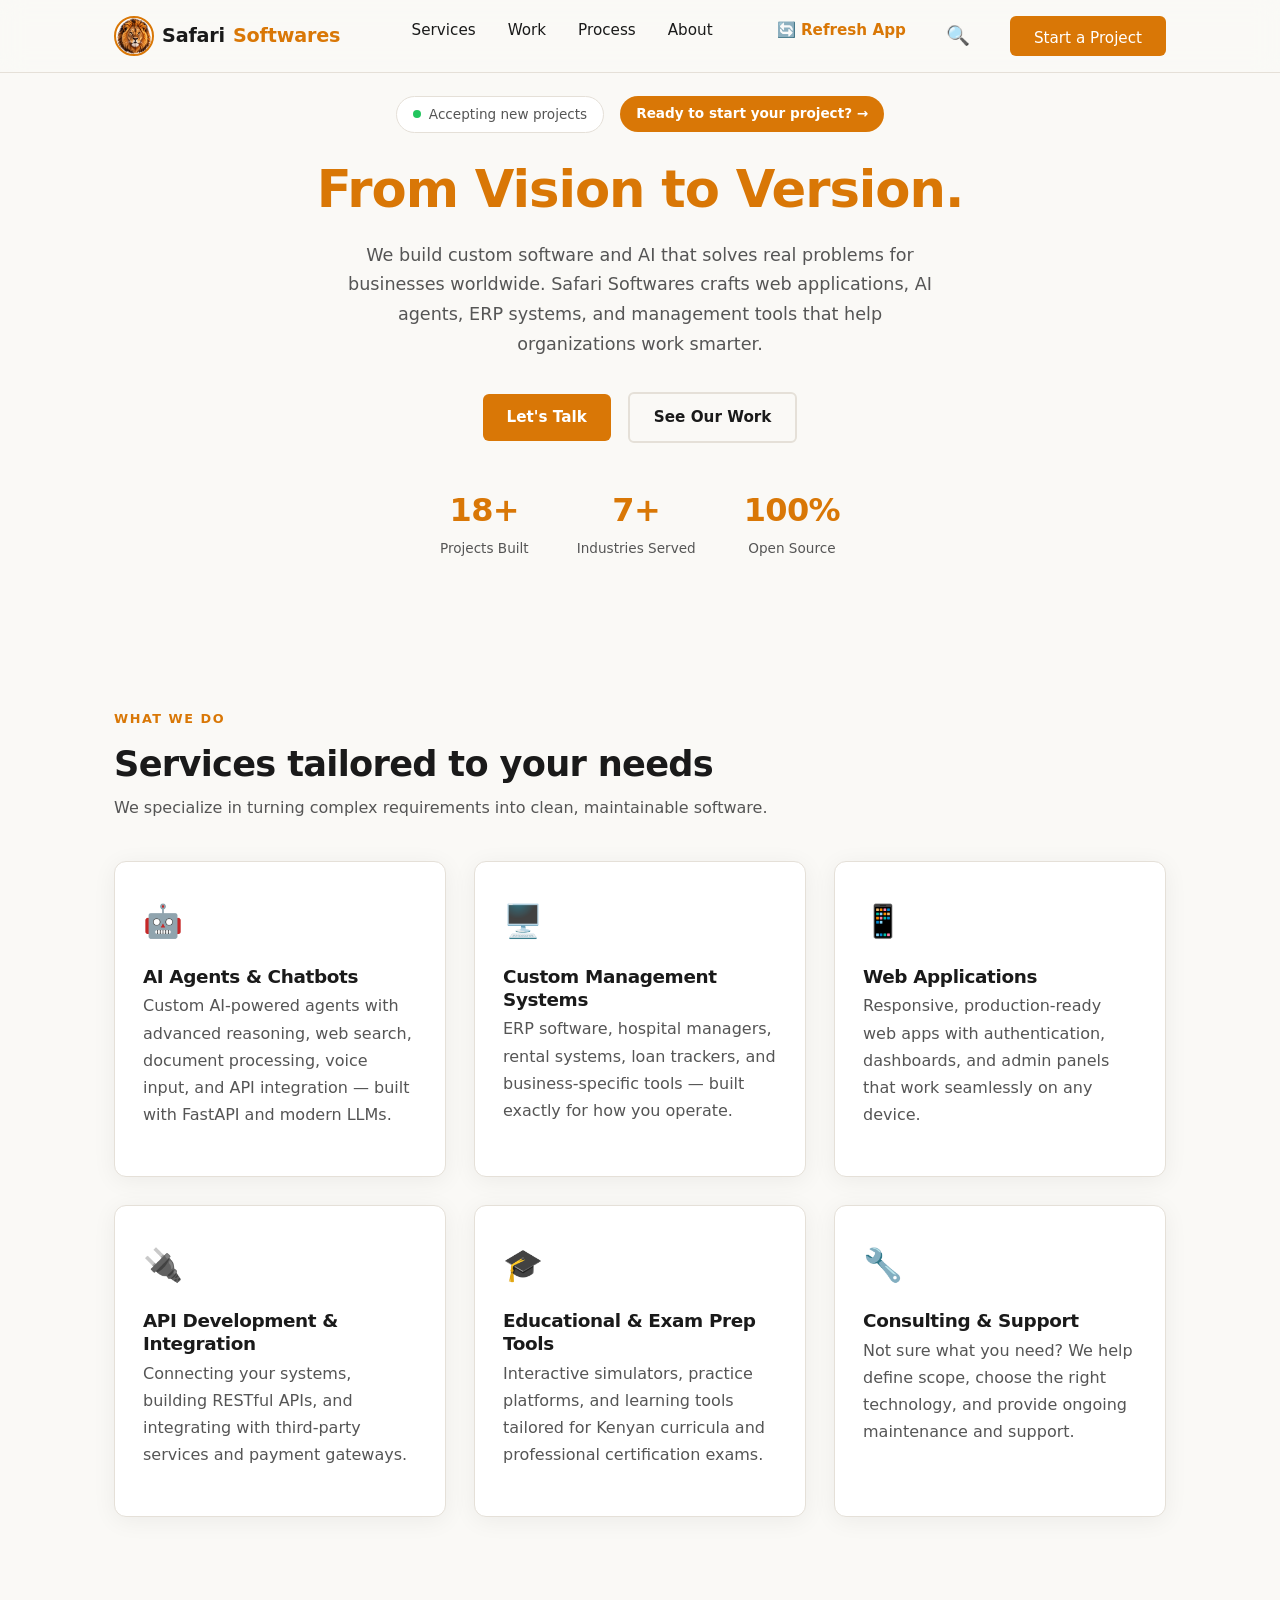
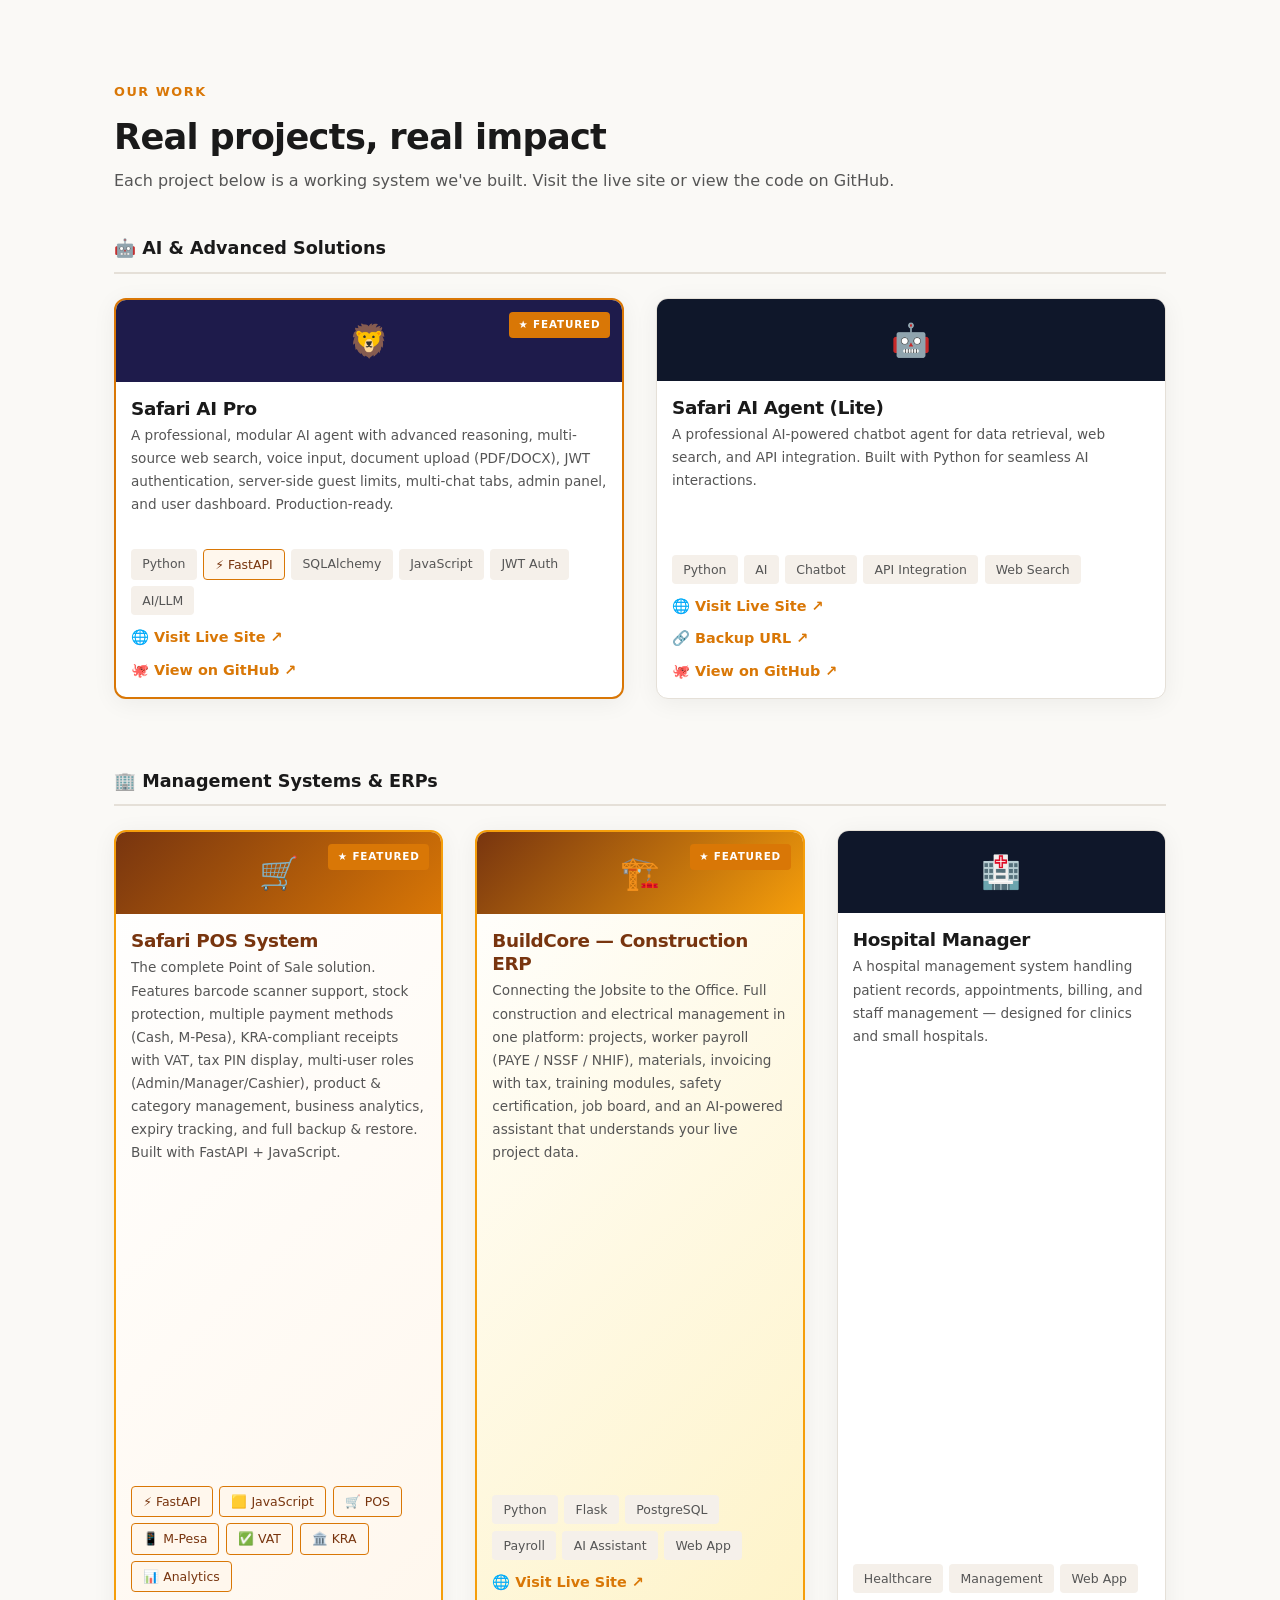
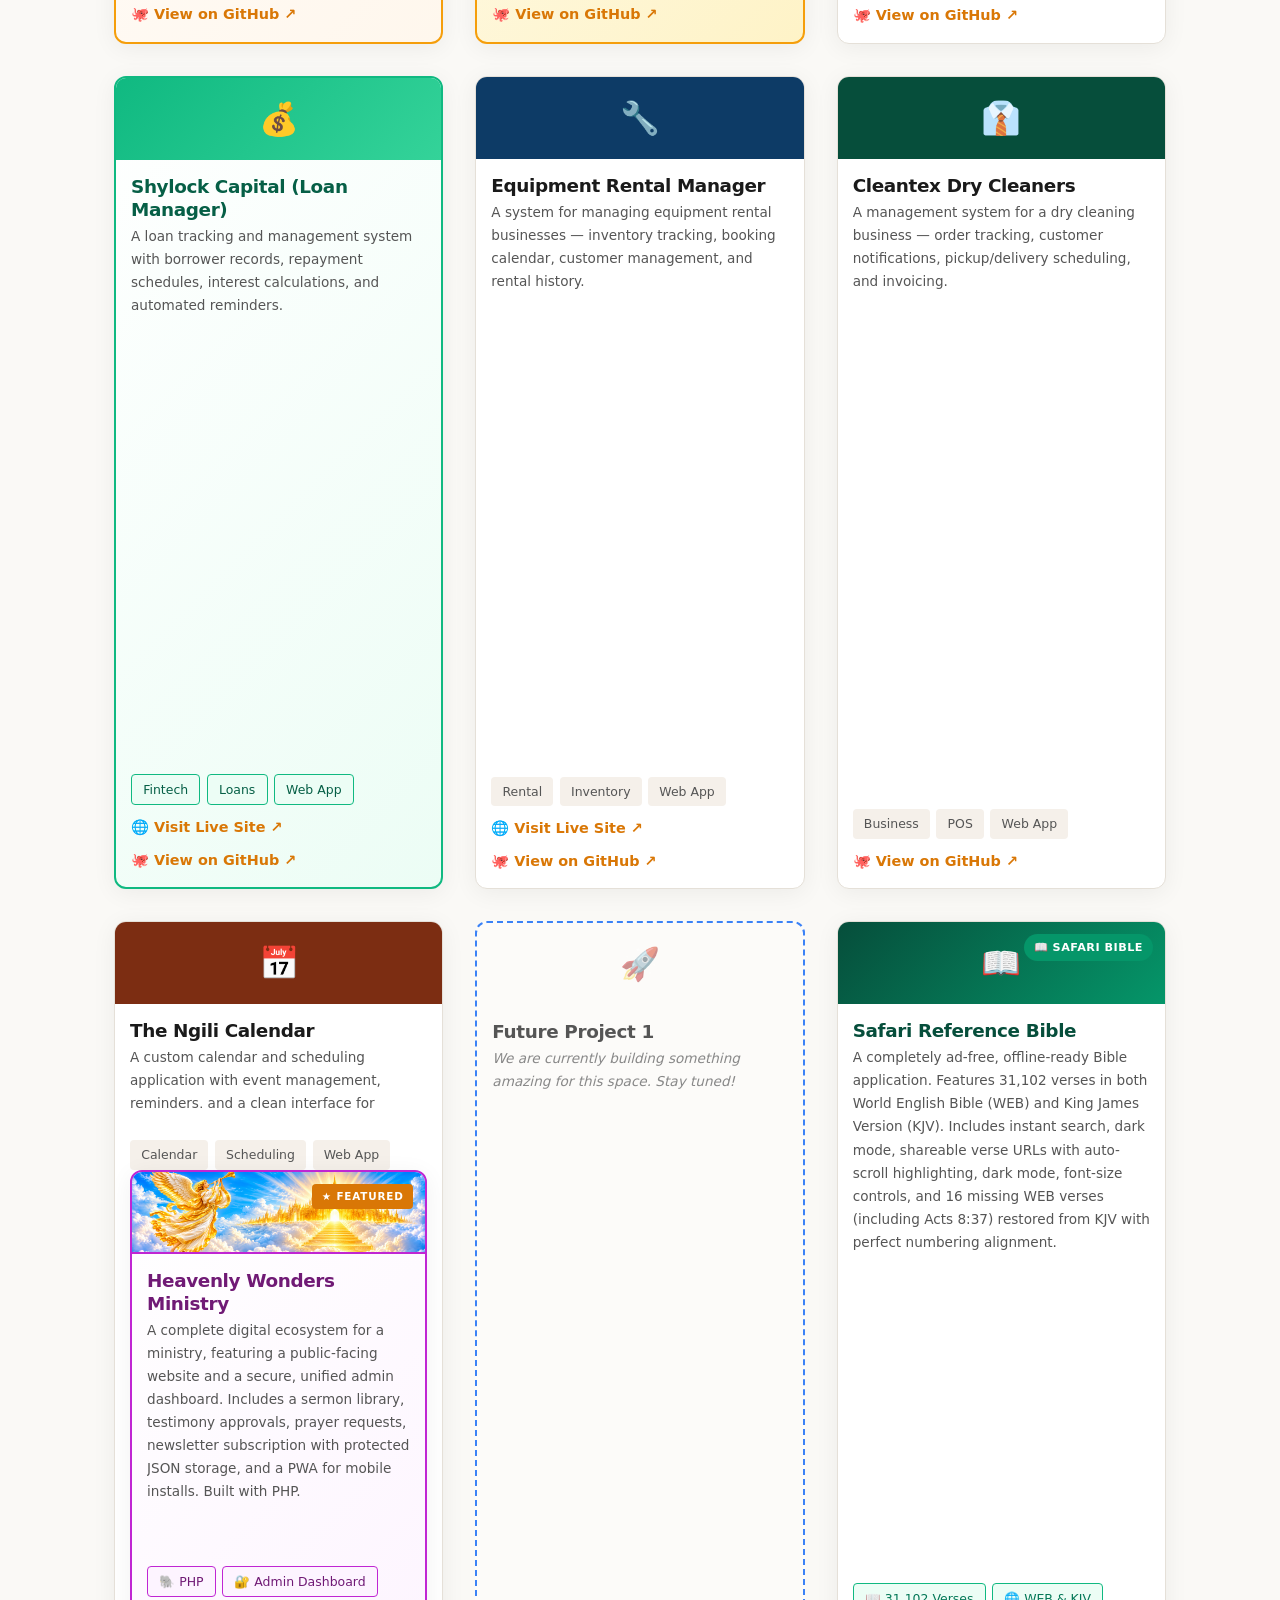
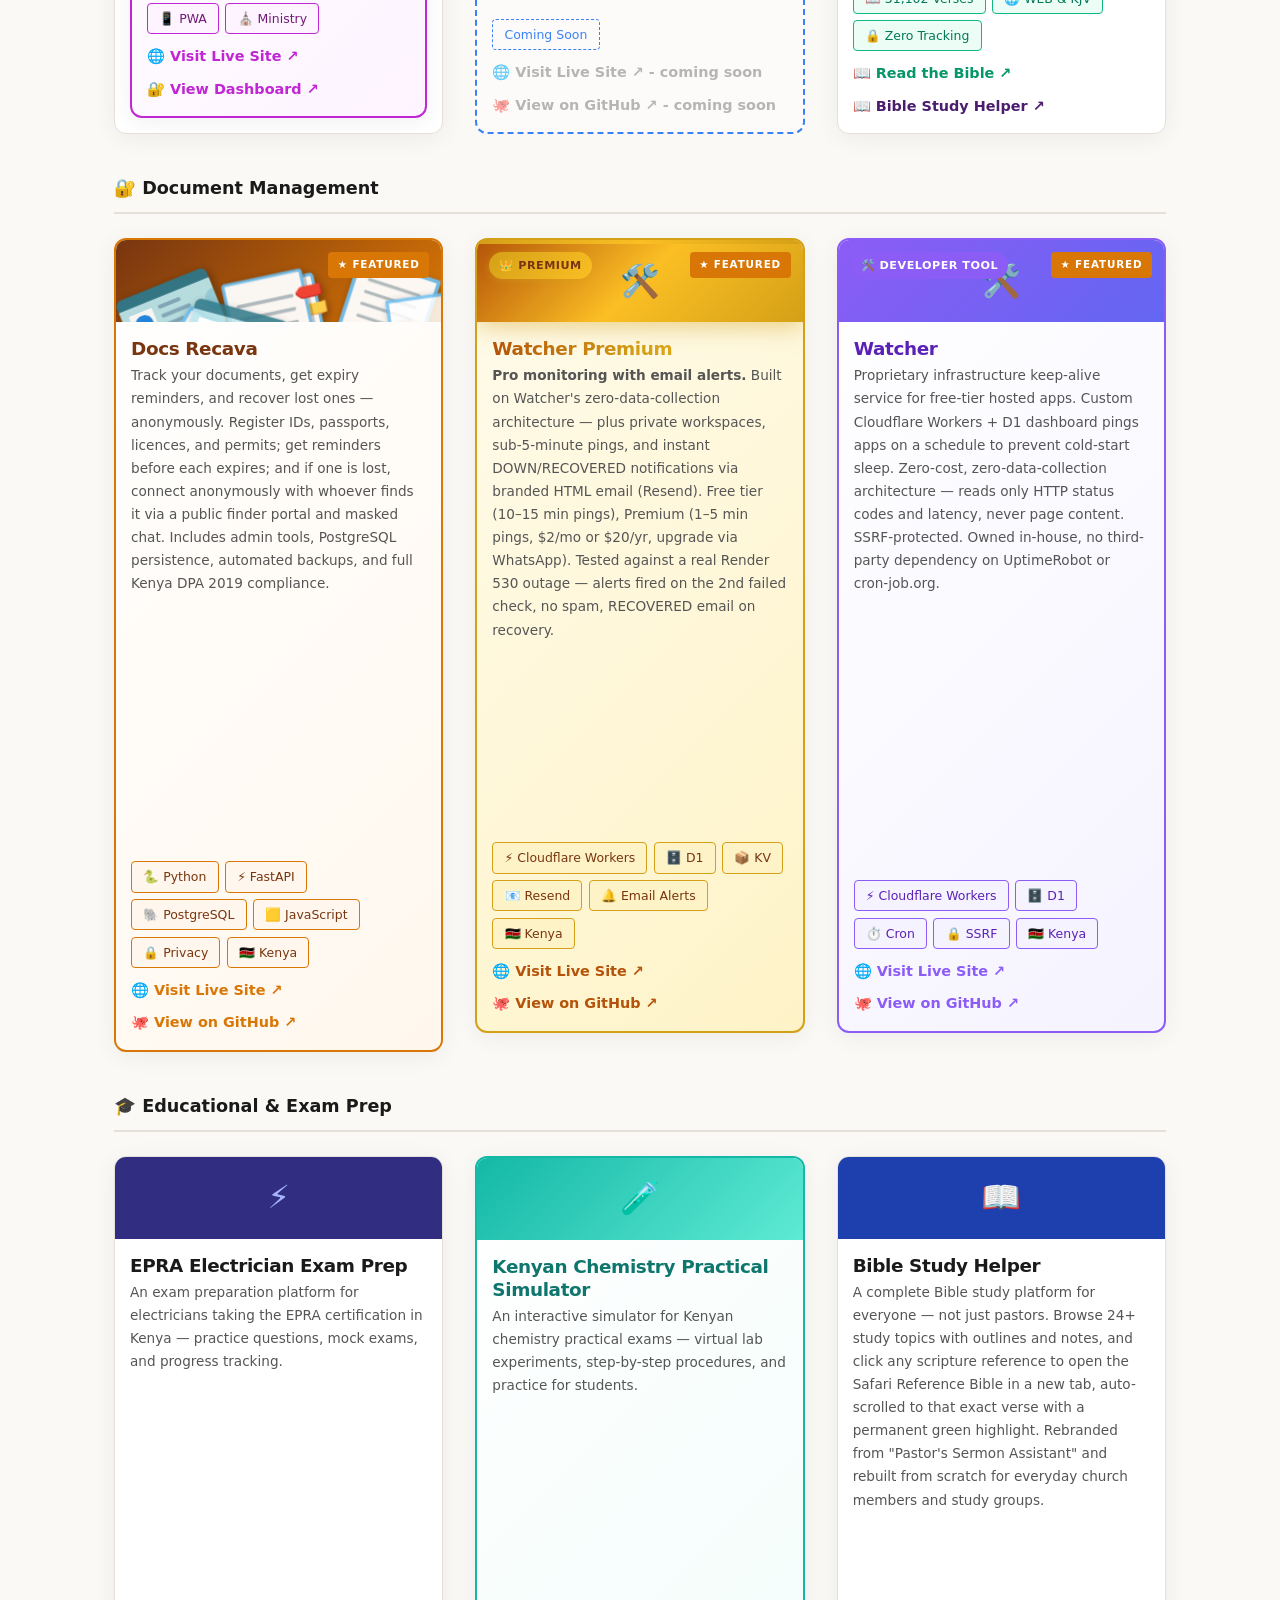
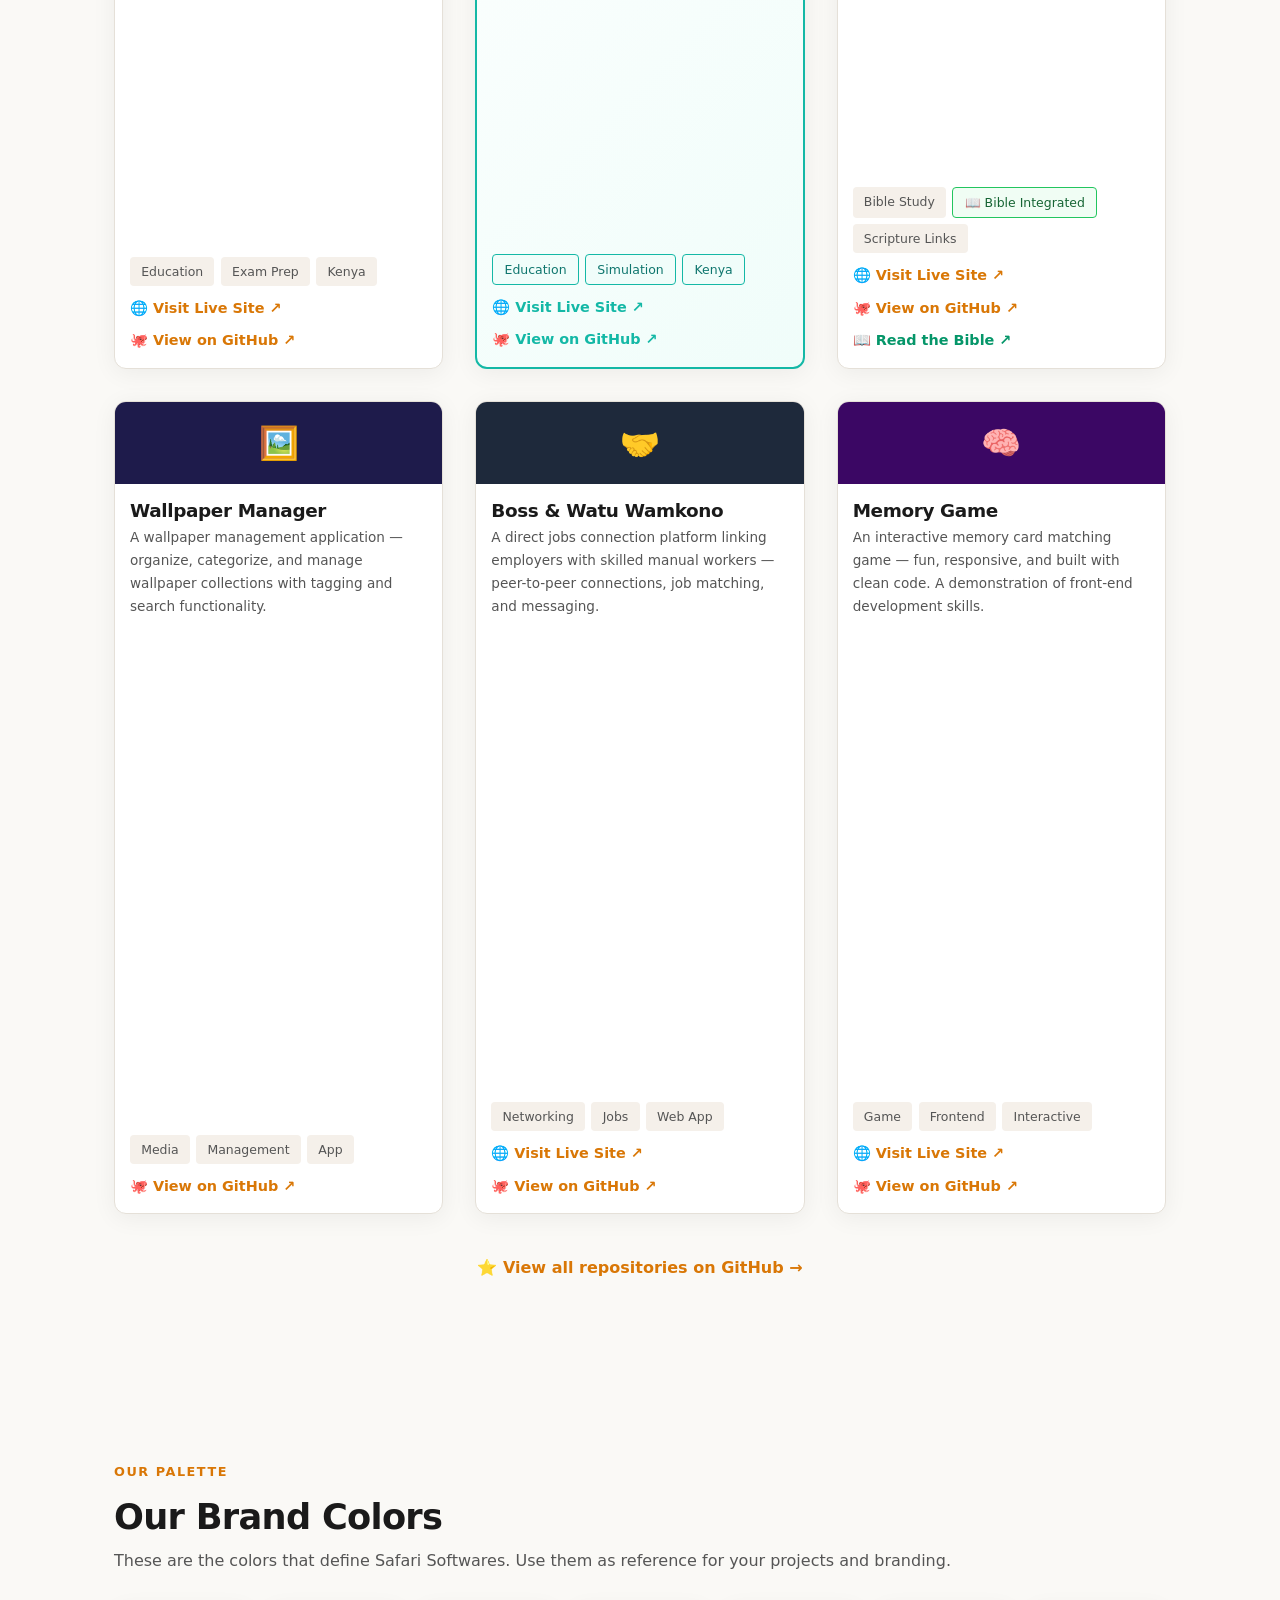
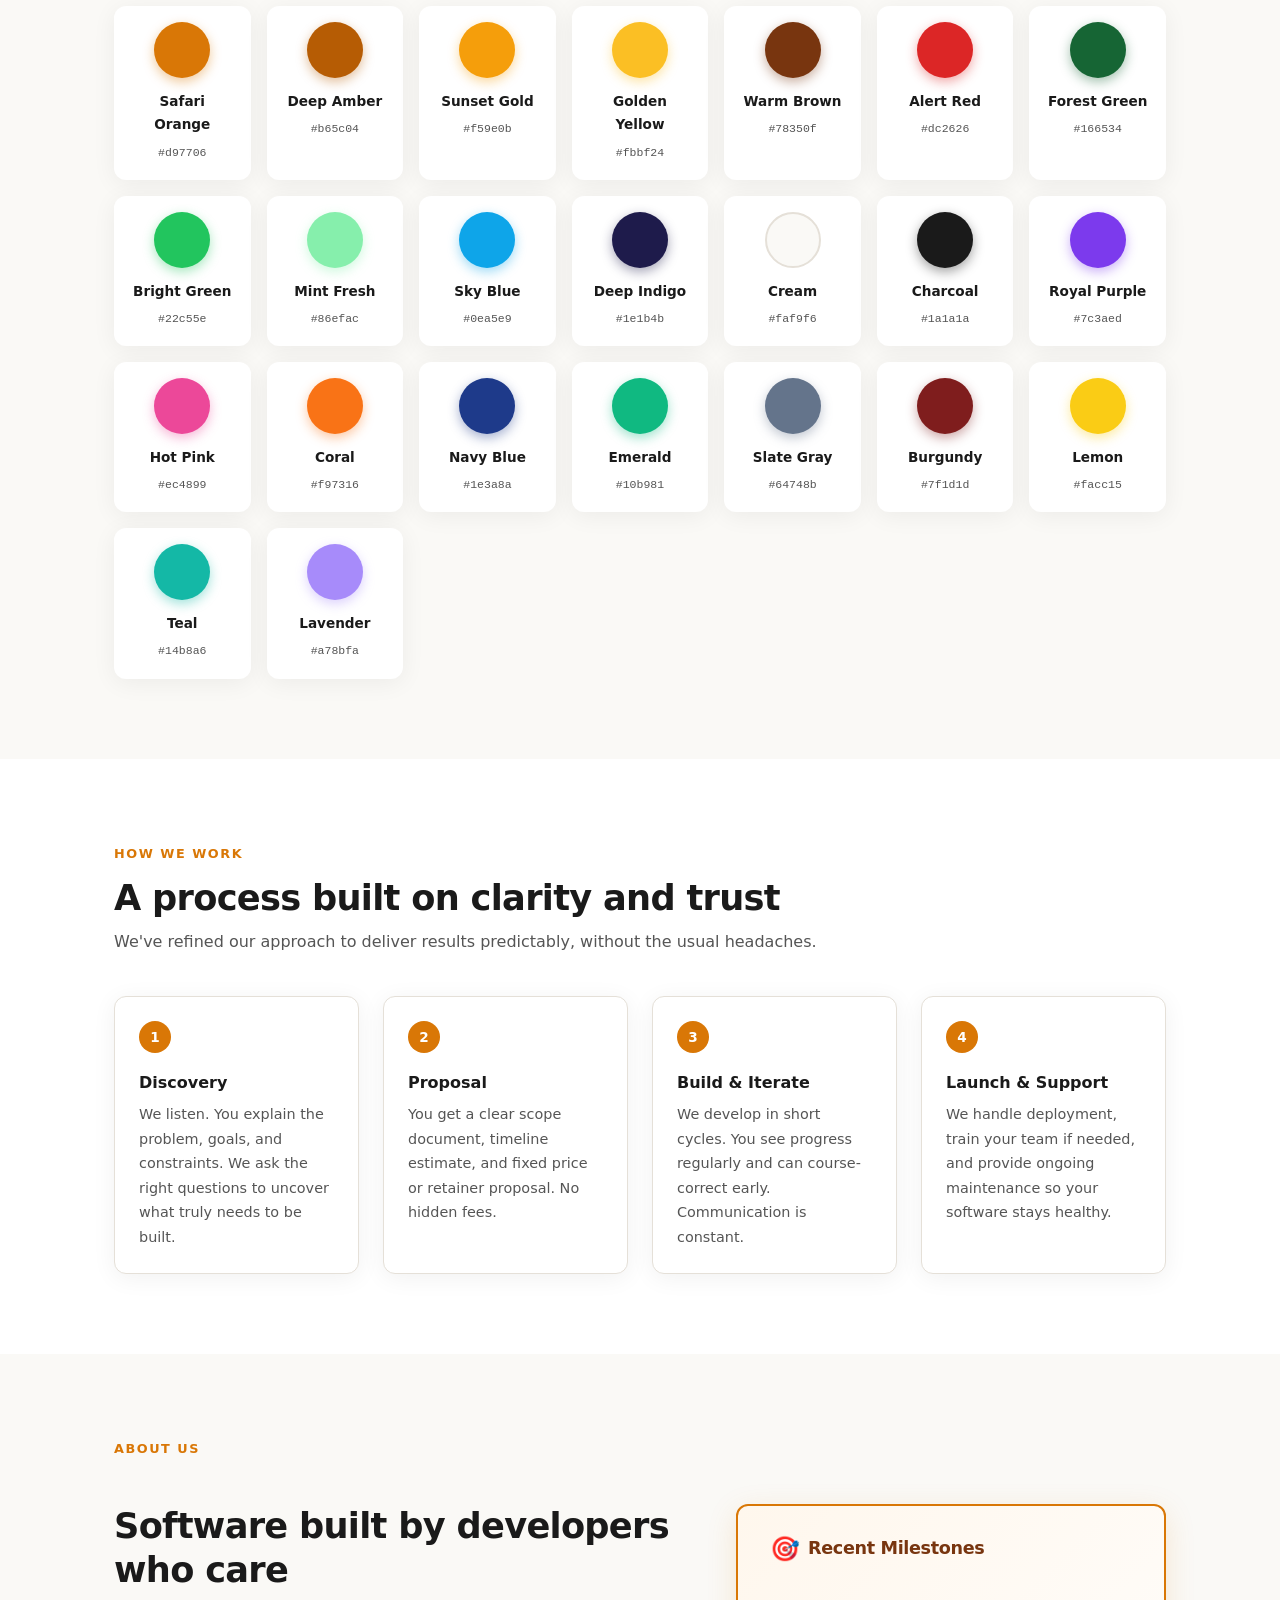
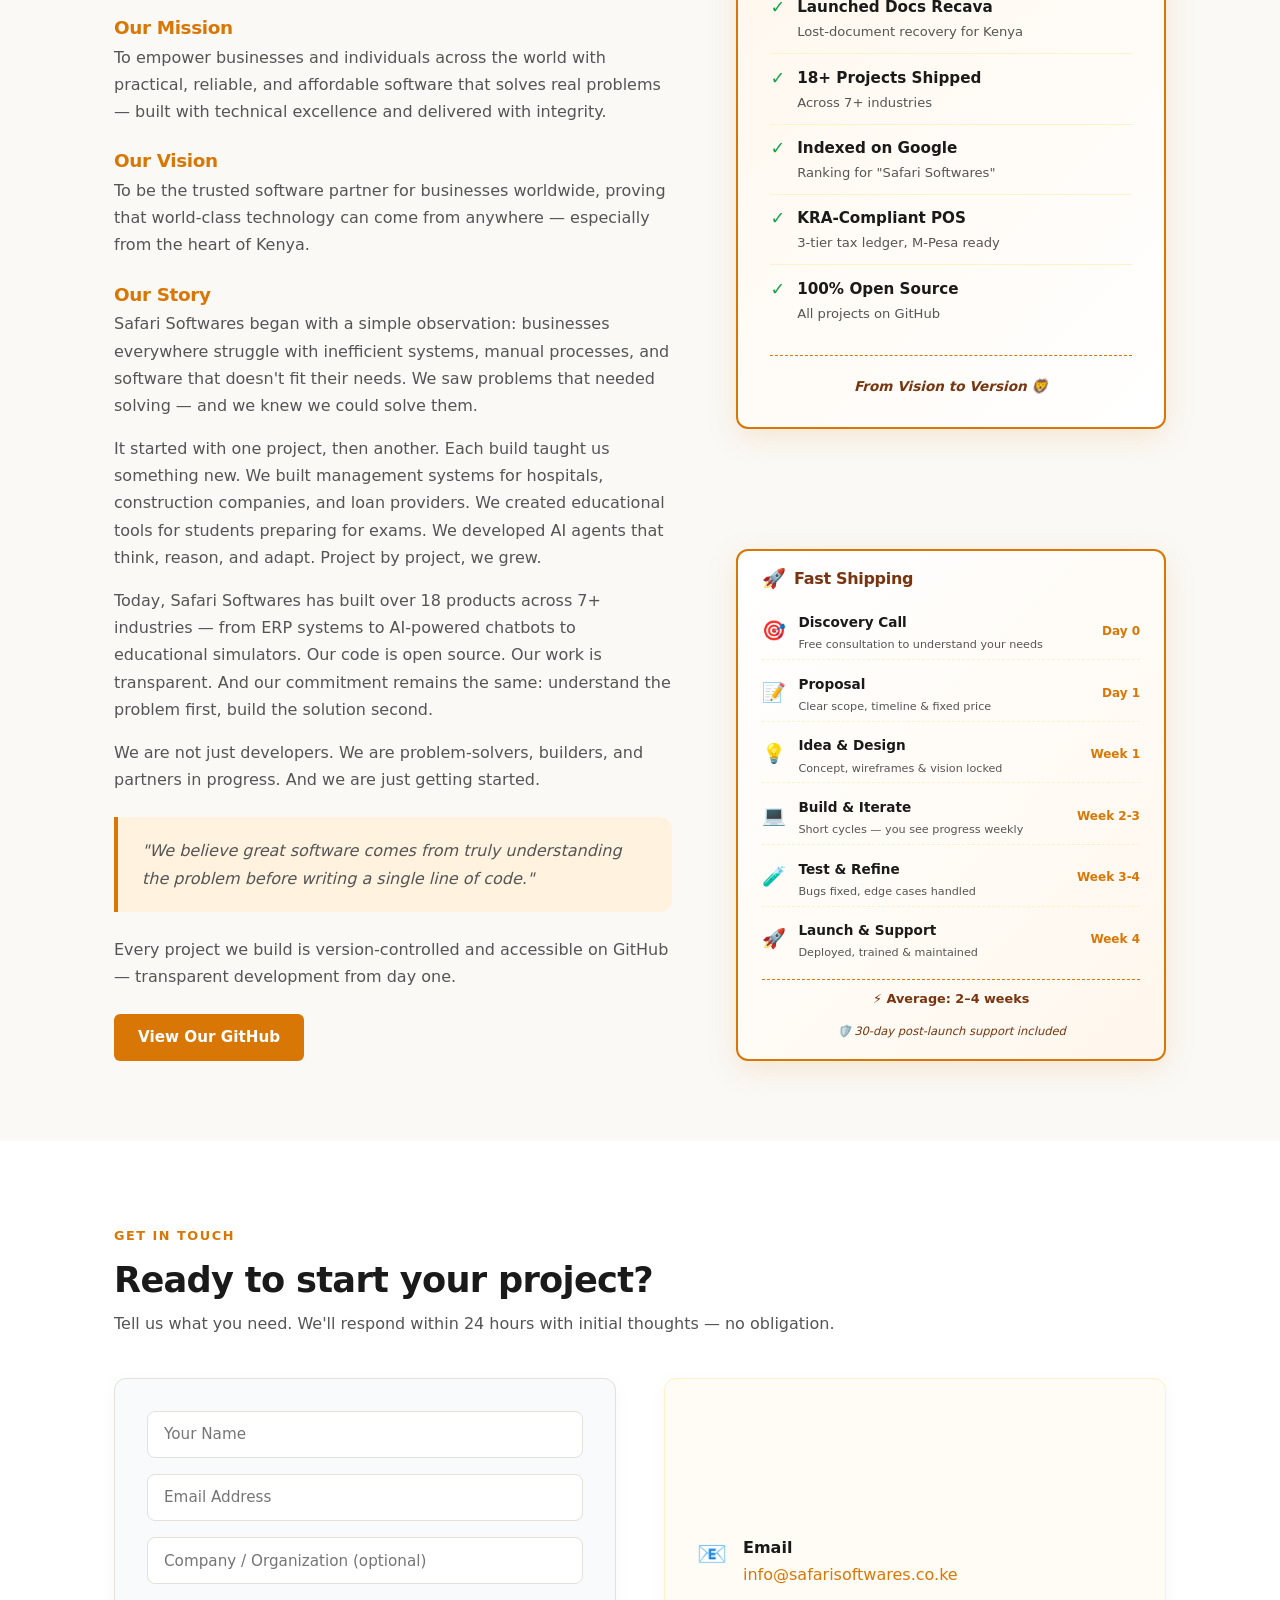
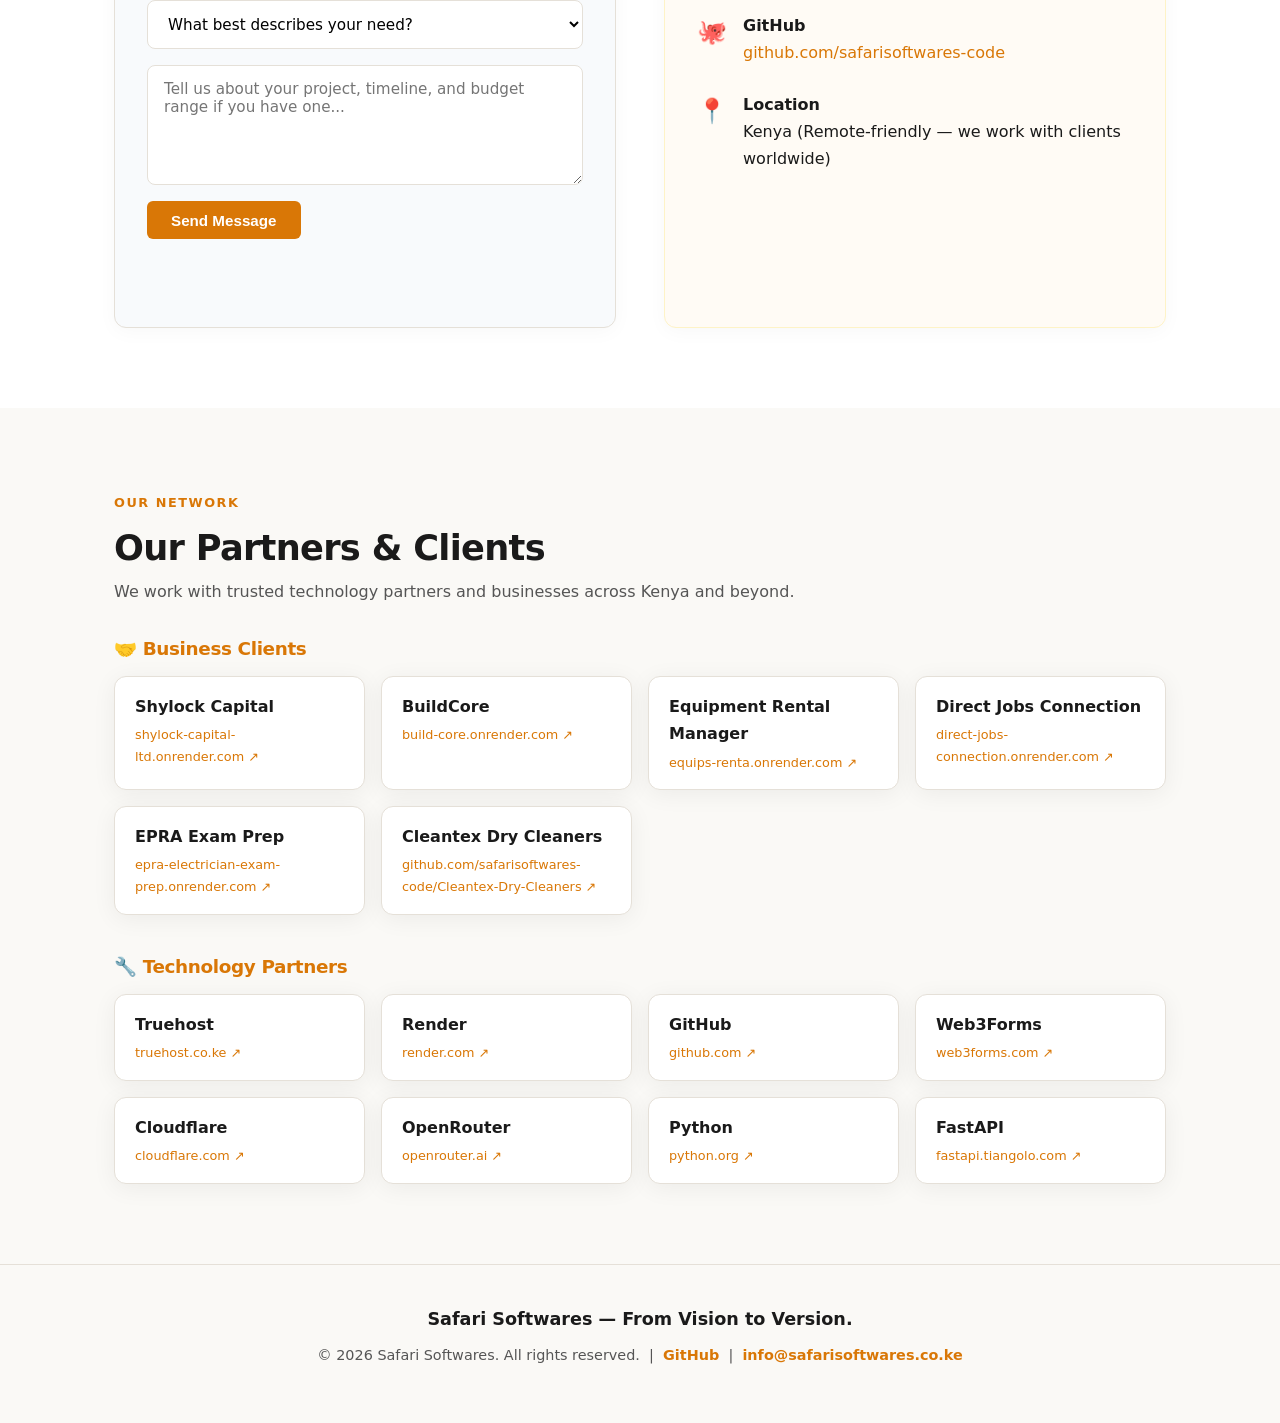
==== commit 95d63b1f: "Add Heavenly Wonders Ministry card with custom header image" ====
--- a/index.html
+++ b/index.html
@@ -646,10 +646,23 @@
                         <h3>The Ngili Calendar</h3>
                         <p>A custom calendar and scheduling application with event management, reminders, and a clean interface for personal or organizational use.</p>
                         <div class="tech-tags"><span class="tech-tag">Calendar</span><span class="tech-tag">Scheduling</span><span class="tech-tag">Web App</span></div>
-                        <div class="project-links">
-                            <a href="https://safarisoftwares-code.github.io/The-Ngili-Calendar/" target="_blank" rel="noopener" class="project-link">🌐 Visit Live Site ↗</a>
-                            <a href="https://github.com/safarisoftwares-code/The-Ngili-Calendar" target="_blank" rel="noopener" class="project-link">🐙 View on GitHub ↗</a>
-                        </div>
+                        <div id="heavenly-wonders" class="project-card featured unified-height" style="background:linear-gradient(135deg,#ffffff,#fdf4ff); border:2px solid #c026d3;">
+                    <div class="project-img" style="background-image: url('images/ministry-header.png'); background-size: cover; background-position: center 20%; border-bottom: 2px solid #c026d3;"></div>
+                    <div class="project-body">
+                        <h3 style="color:#701a75;">Heavenly Wonders Ministry</h3>
+                        <p>A complete digital ecosystem for a ministry, featuring a public-facing website and a secure, unified admin dashboard. Includes a sermon library, testimony approvals, prayer requests, newsletter subscription with protected JSON storage, and a PWA for mobile installs. Built with PHP.</p>
+                        <div class="tech-tags">
+                            <span class="tech-tag" style="background:#fdf4ff; color:#701a75; border:1px solid #c026d3;">🐘 PHP</span>
+                            <span class="tech-tag" style="background:#fdf4ff; color:#701a75; border:1px solid #c026d3;">🔐 Admin Dashboard</span>
+                            <span class="tech-tag" style="background:#fdf4ff; color:#701a75; border:1px solid #c026d3;">📱 PWA</span>
+                            <span class="tech-tag" style="background:#fdf4ff; color:#701a75; border:1px solid #c026d3;">⛪ Ministry</span>
+                        </div>
+                        <div class="project-links">
+                            <a href="https://heavenlywonders.co.ke" target="_blank" rel="noopener" class="project-link" style="color:#c026d3;">🌐 Visit Live Site ↗</a>
+                            <a href="https://heavenlywonders.co.ke/dashboard.html" target="_blank" rel="noopener" class="project-link" style="color:#c026d3;">🔐 View Dashboard ↗</a>
+                        </div>
+                    </div>
+                </div>
                     </div>
                 </div>
 
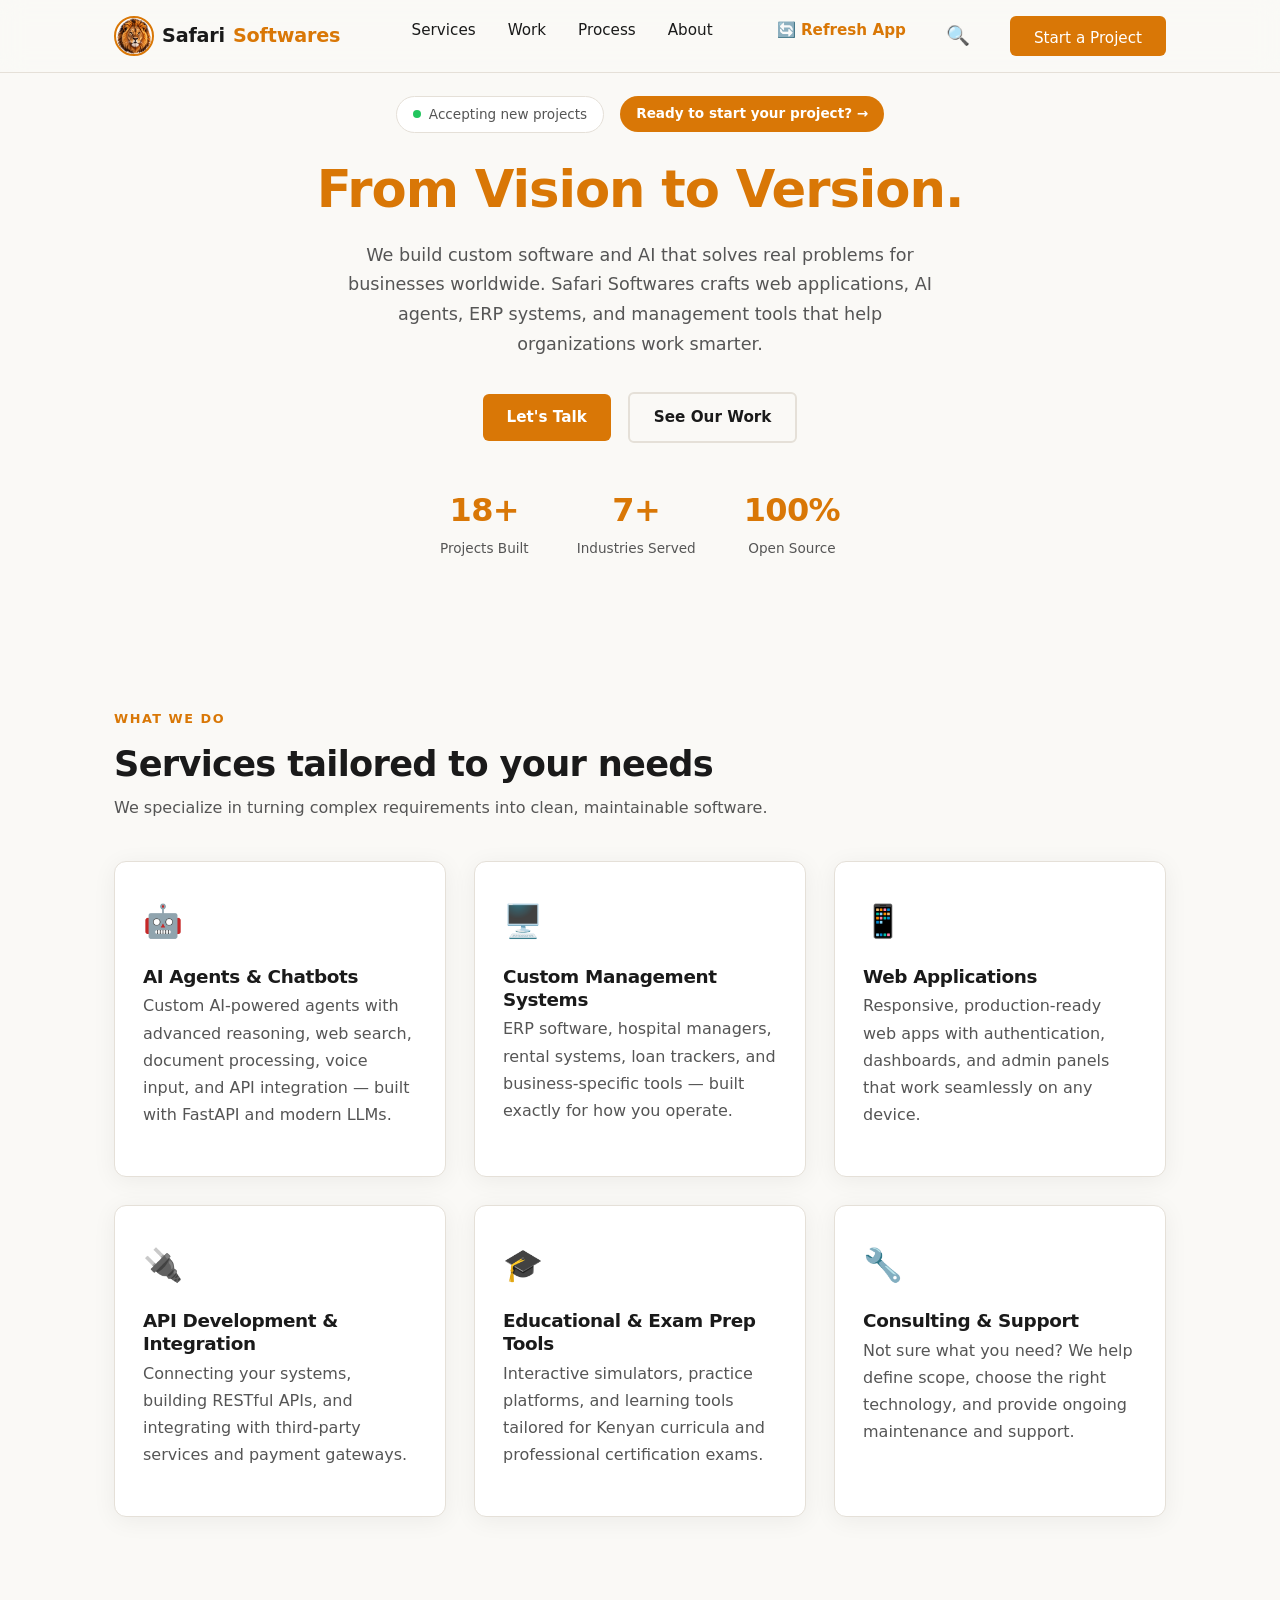
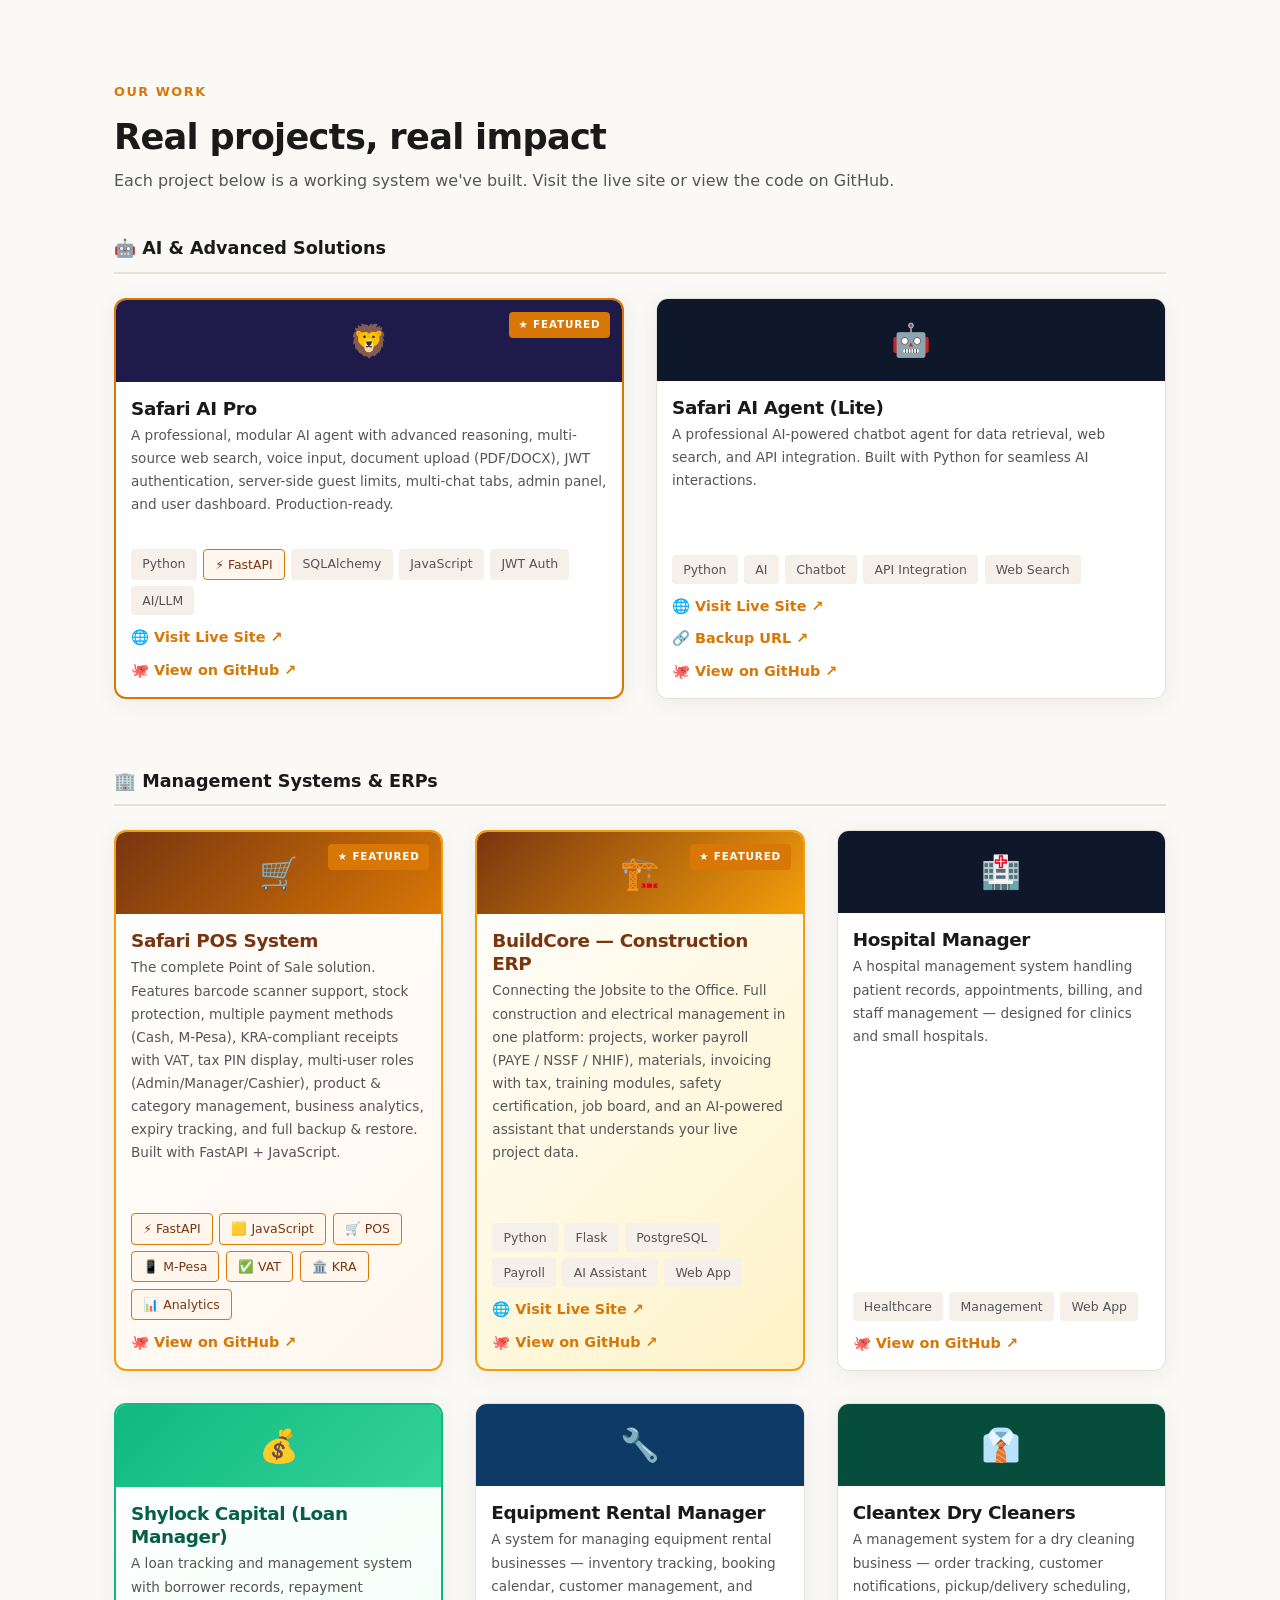
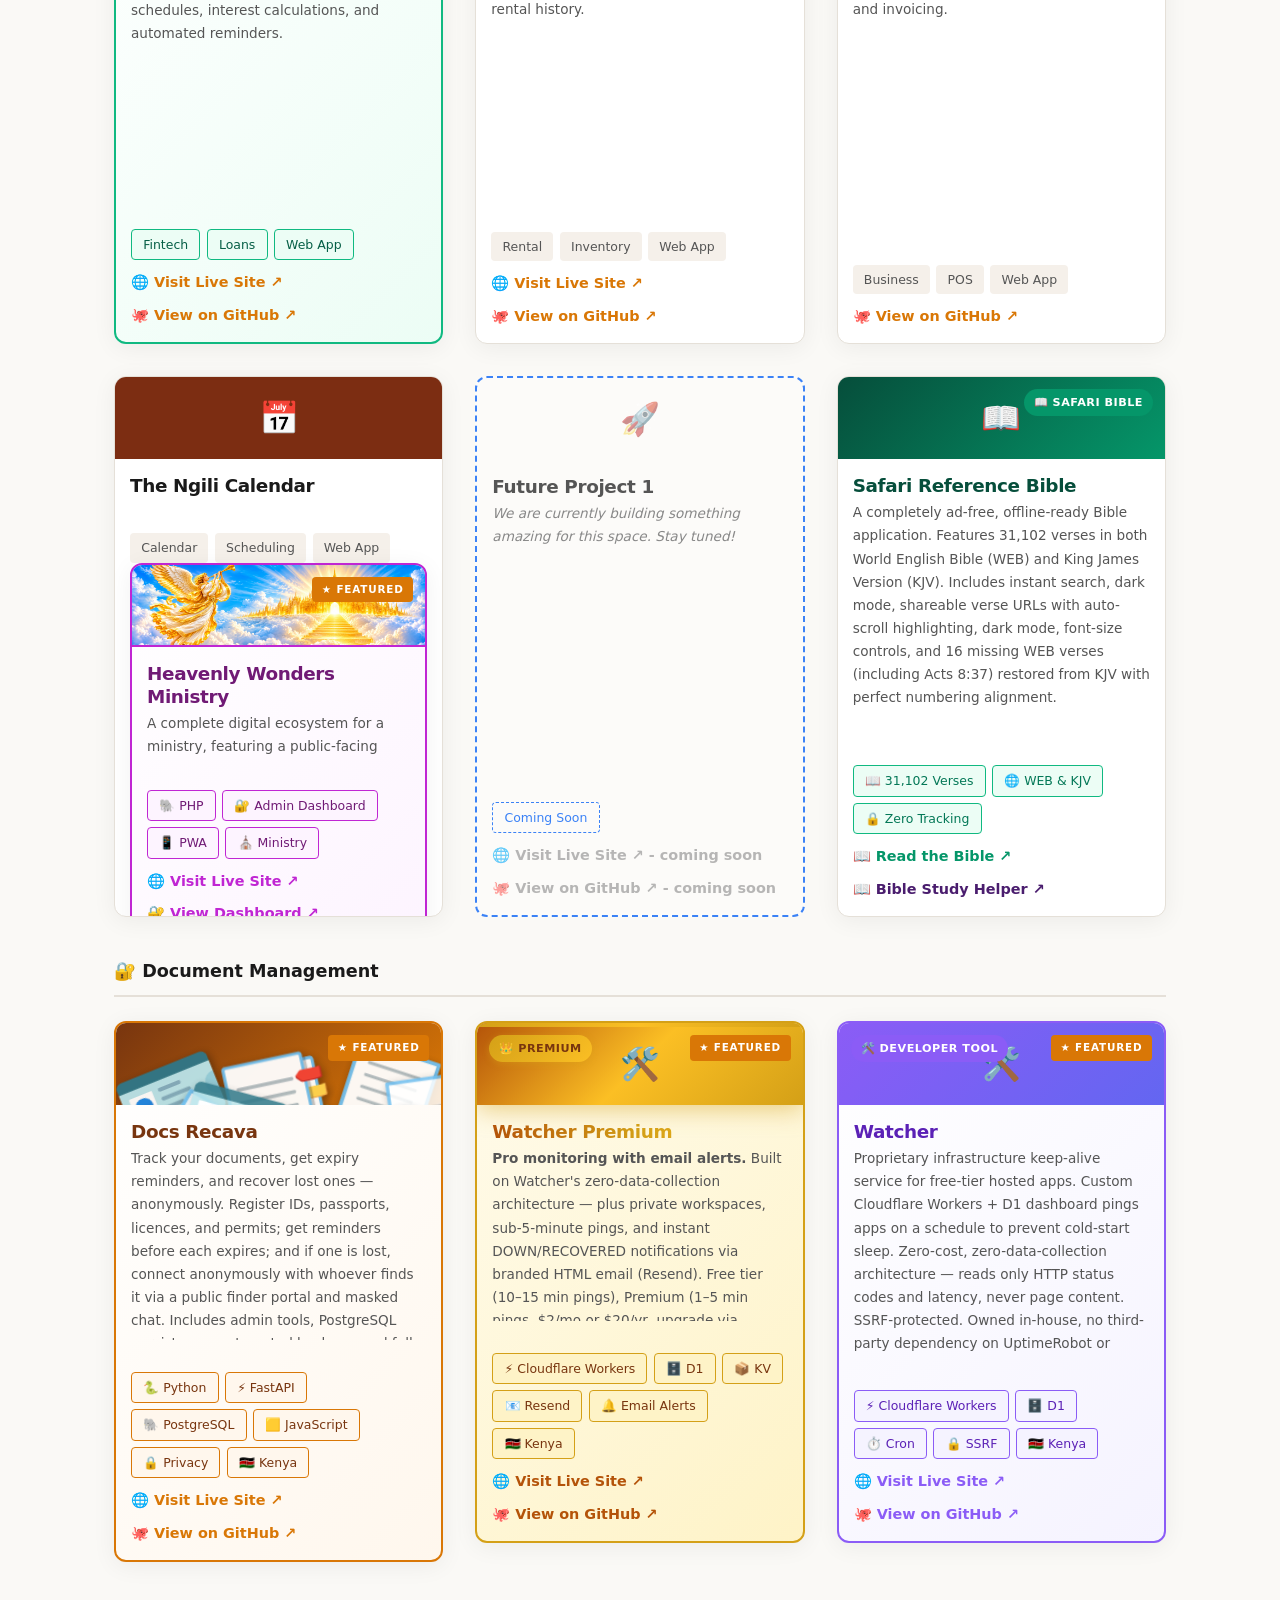
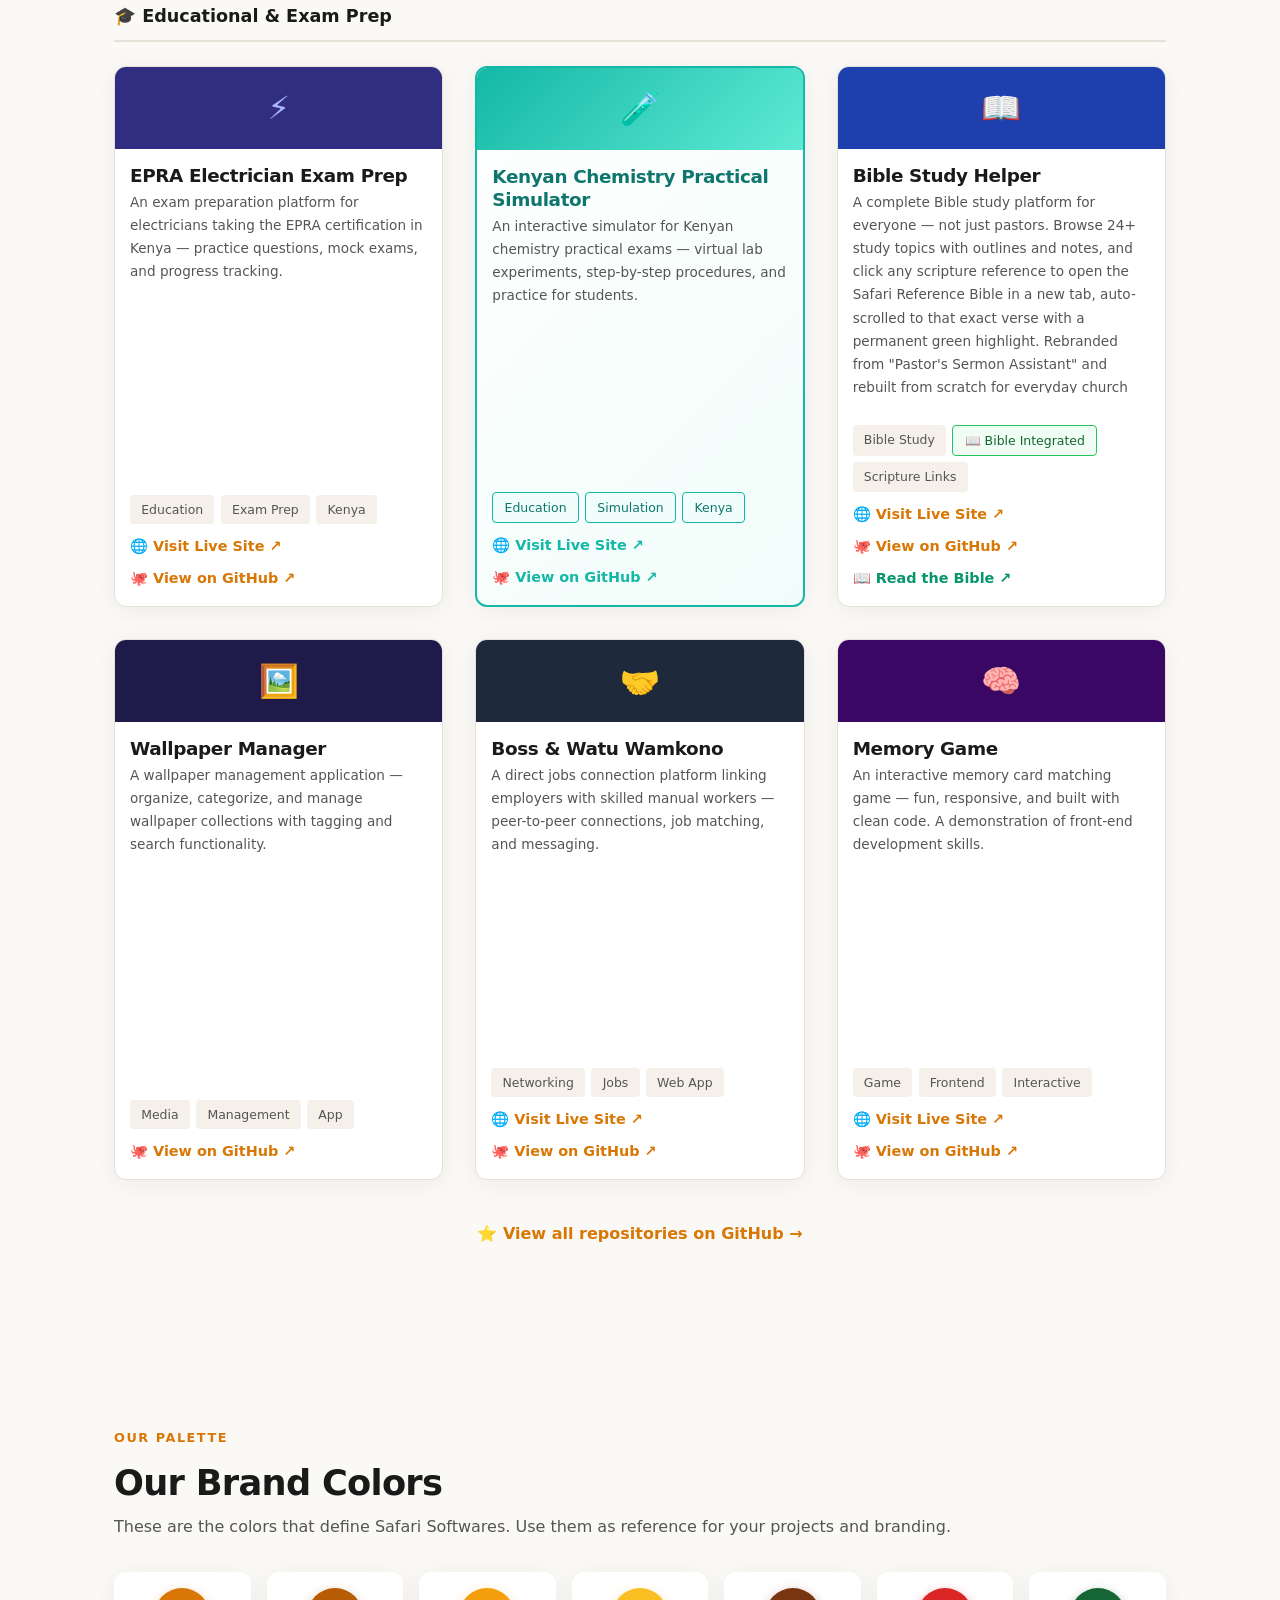
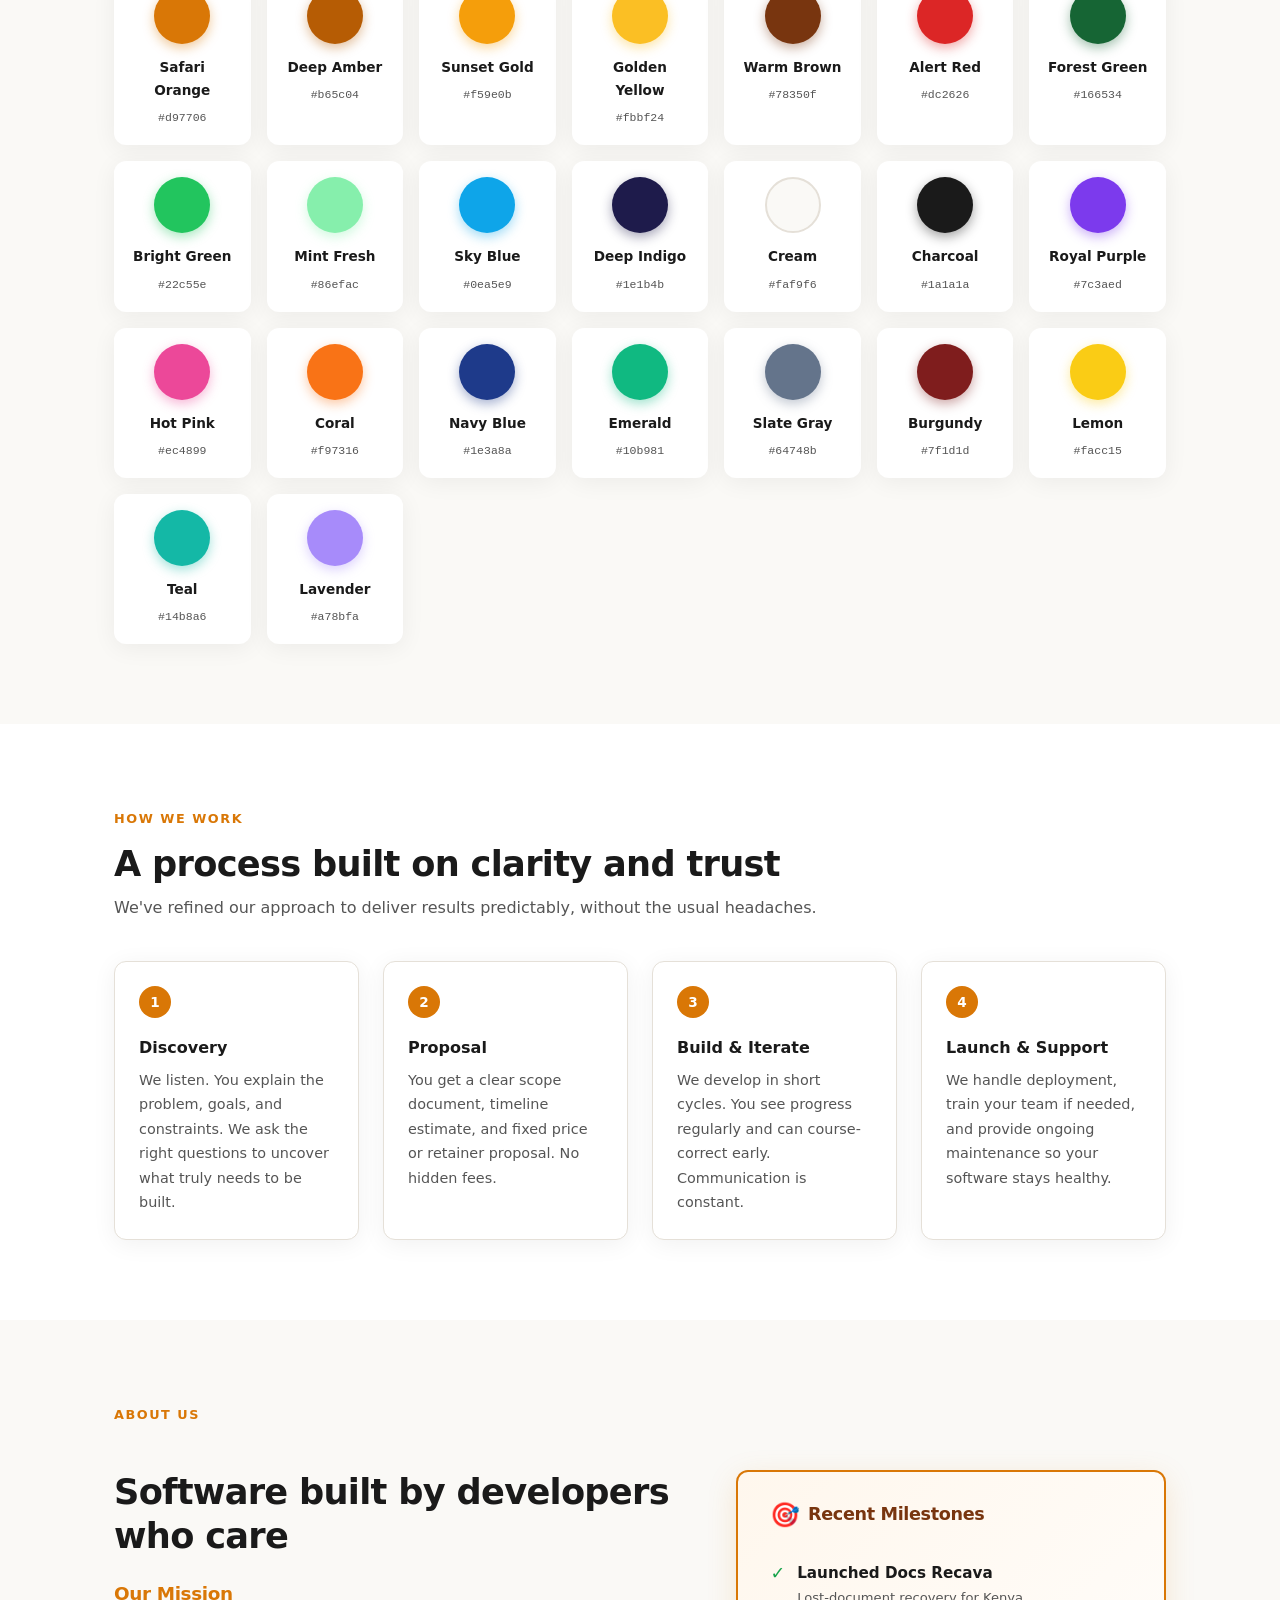
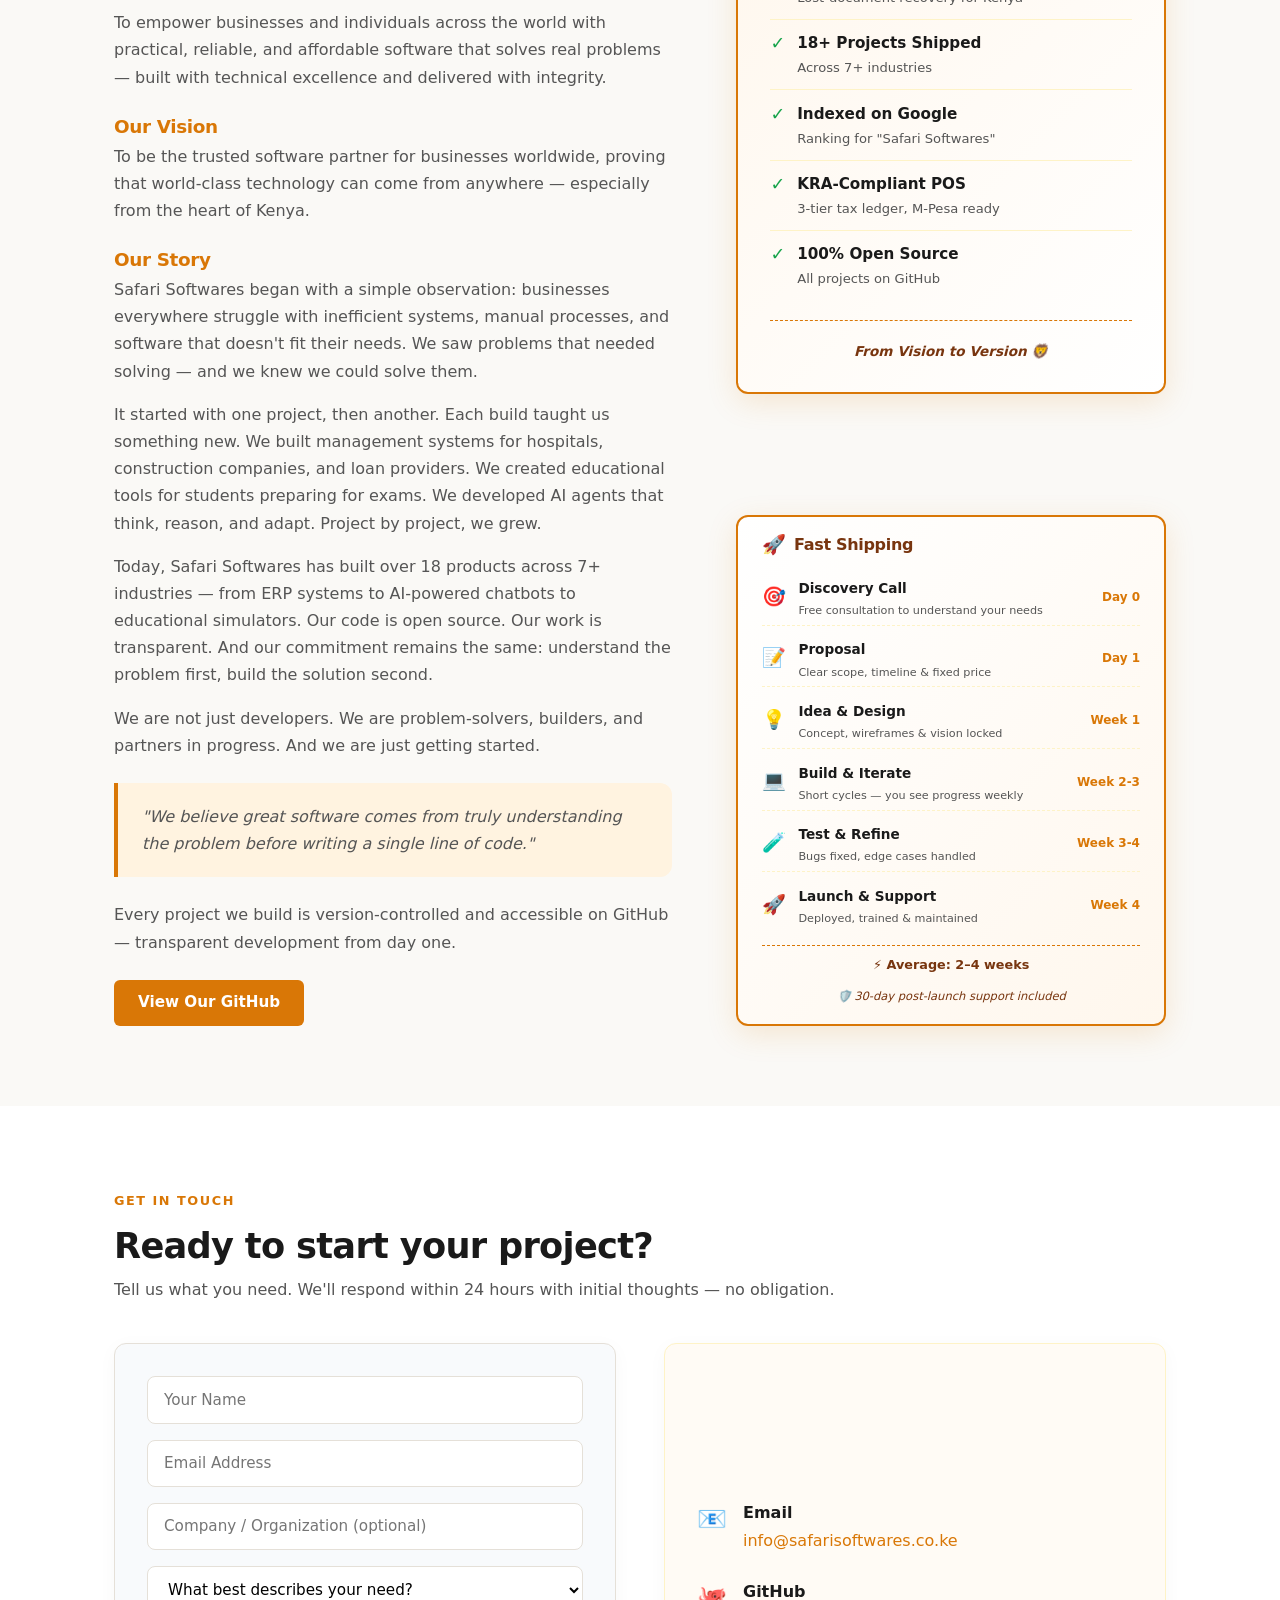
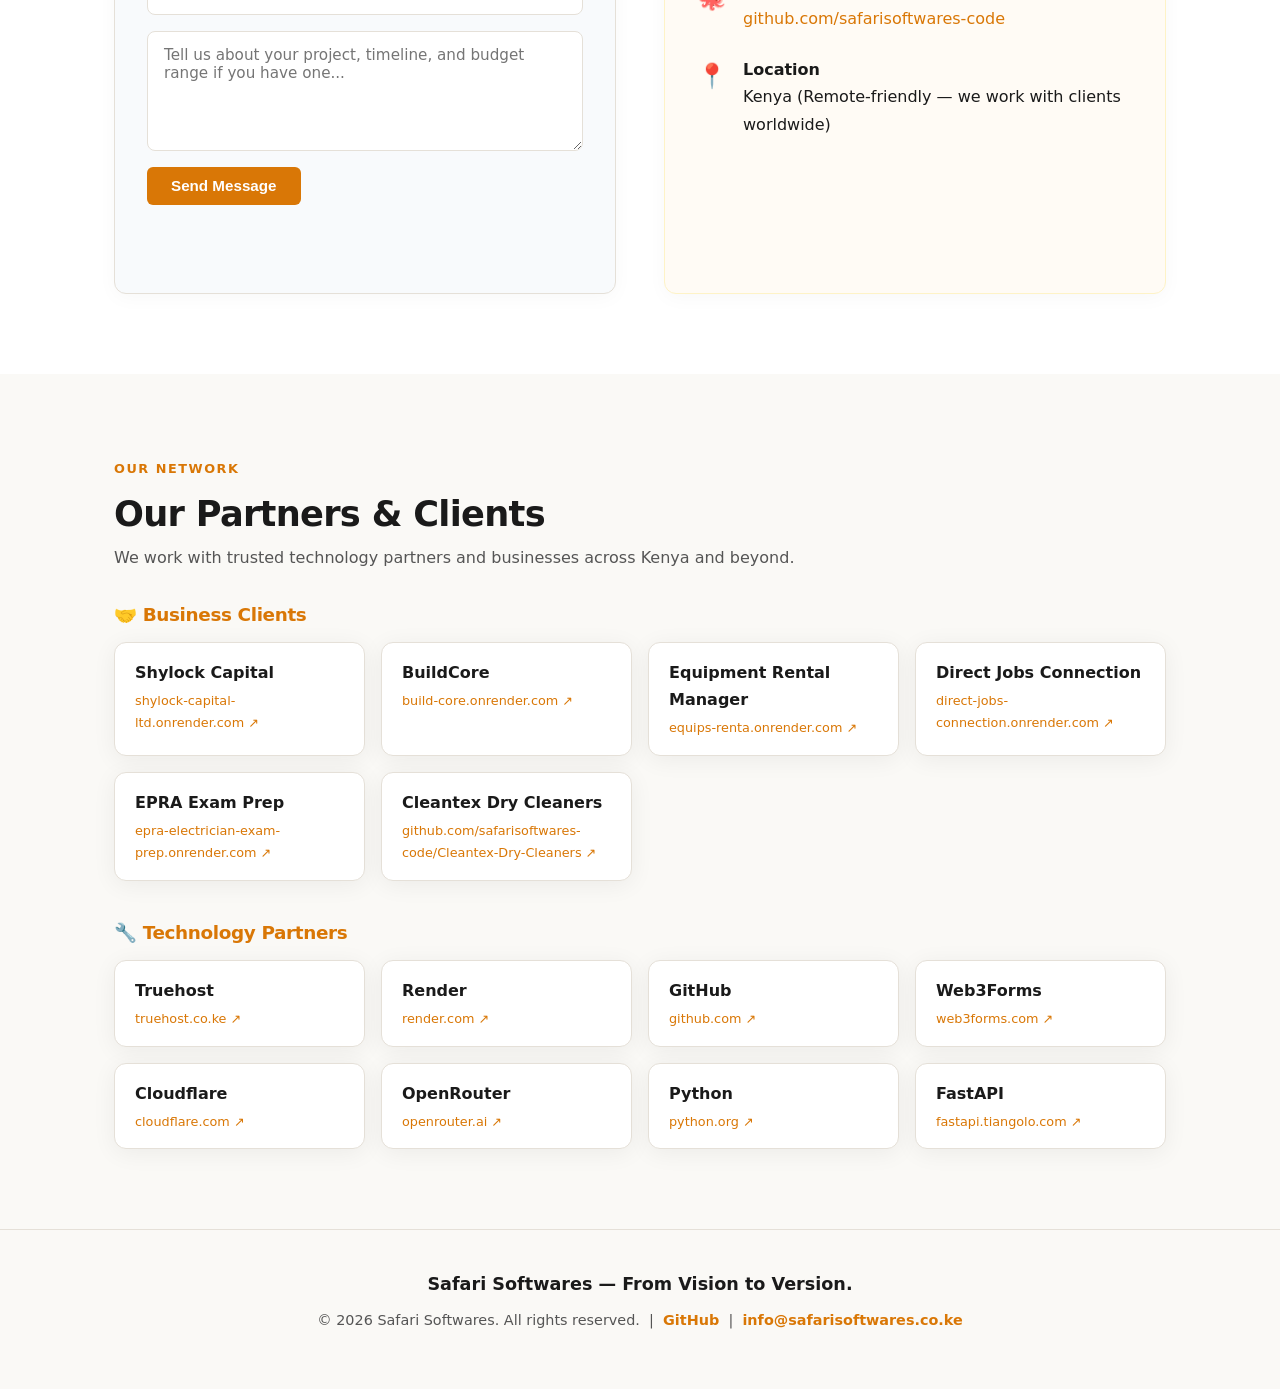
==== commit 351b0c33: "Add Heavenly Wonders card; fix grid ghosting; set final card height standard" ====
--- a/index.html
+++ b/index.html
@@ -422,7 +422,7 @@
 
 
         /* --- UNIFORM CARD HEIGHT (Management Systems & ERPs downward) --- */
-        :root { --uniform-card-h: 420px; }
+        :root { --uniform-card-h: calc(420px + 3.2cm); }
         .project-card.unified-height {
             height: var(--uniform-card-h) !important;
             min-height: 380px !important;
@@ -647,7 +647,8 @@
                         <p>A custom calendar and scheduling application with event management, reminders, and a clean interface for personal or organizational use.</p>
                         <div class="tech-tags"><span class="tech-tag">Calendar</span><span class="tech-tag">Scheduling</span><span class="tech-tag">Web App</span></div>
                         <div id="heavenly-wonders" class="project-card featured unified-height" style="background:linear-gradient(135deg,#ffffff,#fdf4ff); border:2px solid #c026d3;">
-                    <div class="project-img" style="background-image: url('images/ministry-header.png'); background-size: cover; background-position: center 20%; border-bottom: 2px solid #c026d3;"></div>
+                    <div class="project-img" style="background-image: url('images/ministry-header.png'); background-size: cover; background-position: center 20%; border-bottom: 2px solid #c026d3;">
+                    </div>
                     <div class="project-body">
                         <h3 style="color:#701a75;">Heavenly Wonders Ministry</h3>
                         <p>A complete digital ecosystem for a ministry, featuring a public-facing website and a secure, unified admin dashboard. Includes a sermon library, testimony approvals, prayer requests, newsletter subscription with protected JSON storage, and a PWA for mobile installs. Built with PHP.</p>
@@ -1641,7 +1642,7 @@
                     max = Math.max(max, c.getBoundingClientRect().height);
                 });
                 if (max < 380) max = 380;
-                document.documentElement.style.setProperty('--uniform-card-h', max + 'px');
+                document.documentElement.style.setProperty('--uniform-card-h', 'calc(420px + 3.2cm)');
                 cards.forEach(function(c){ c.style.height = ''; });
                 console.log('[uniform] card height =', max, 'px');
             }
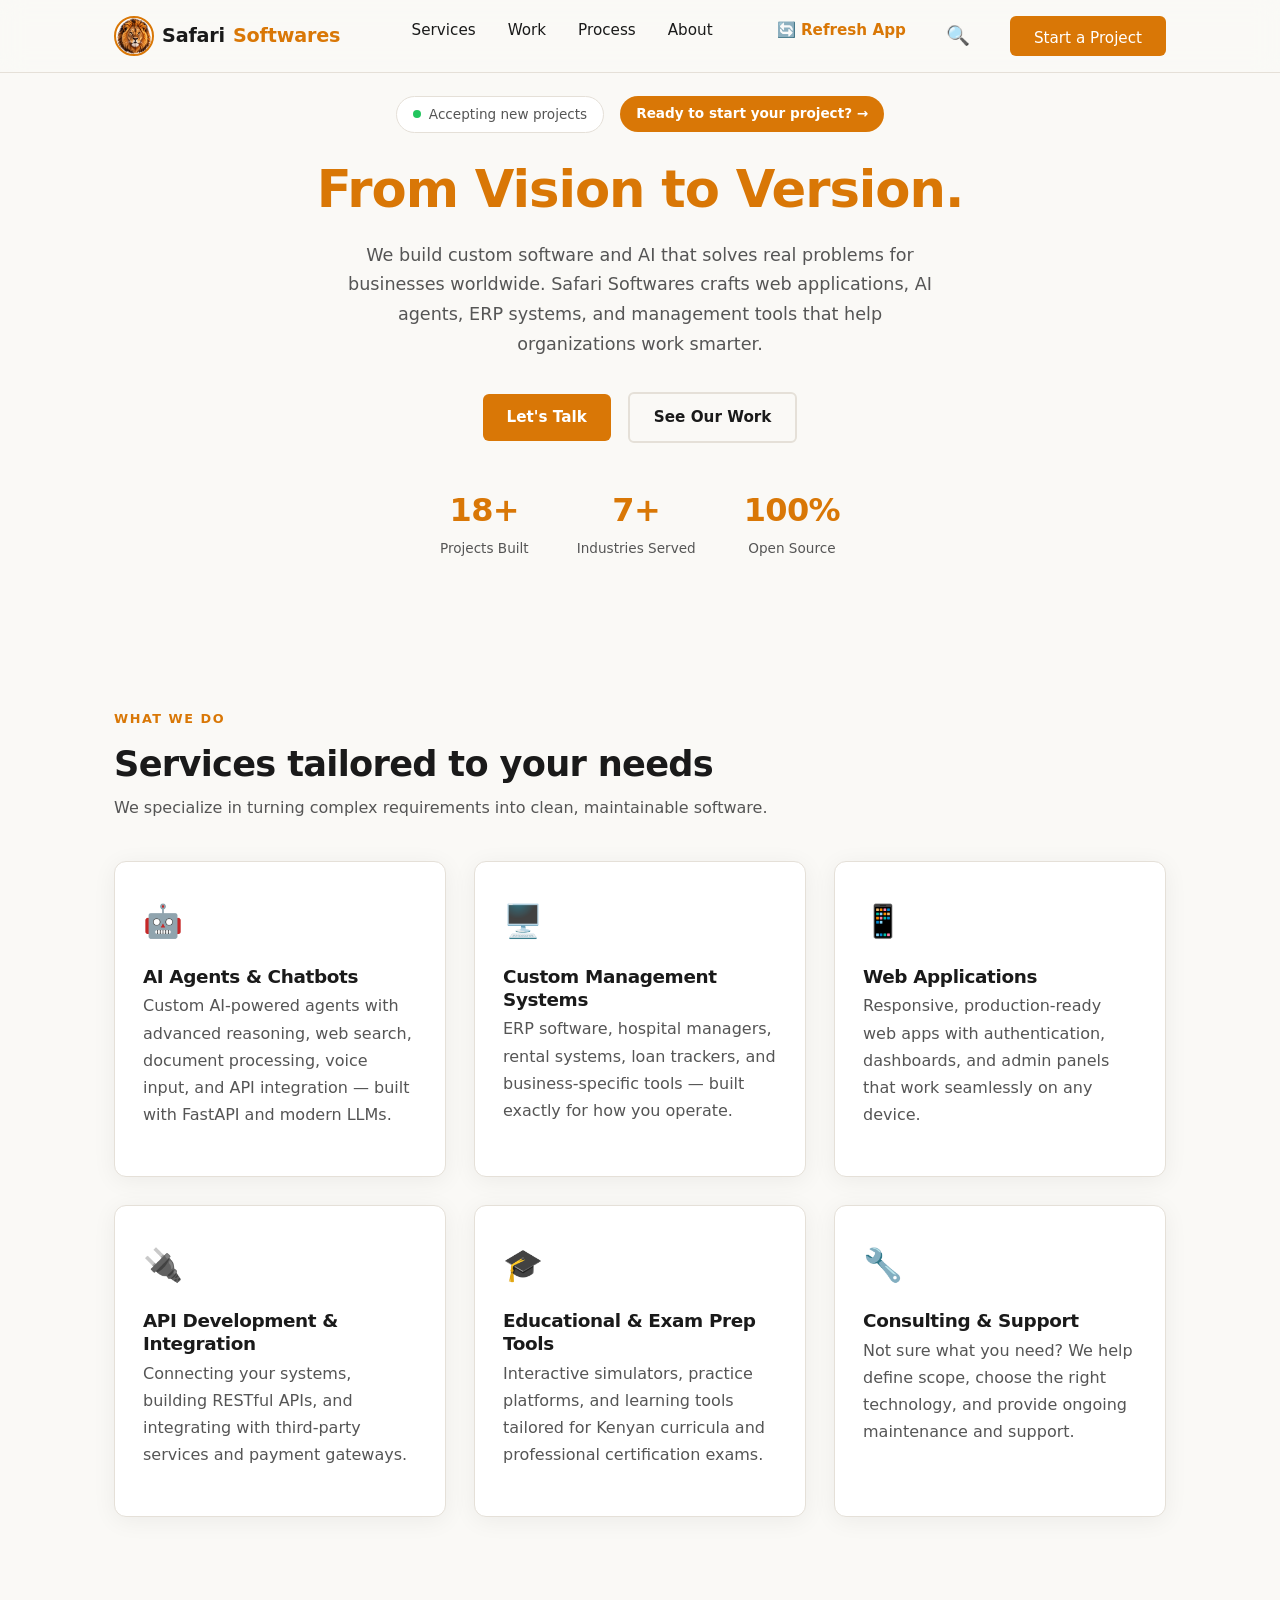
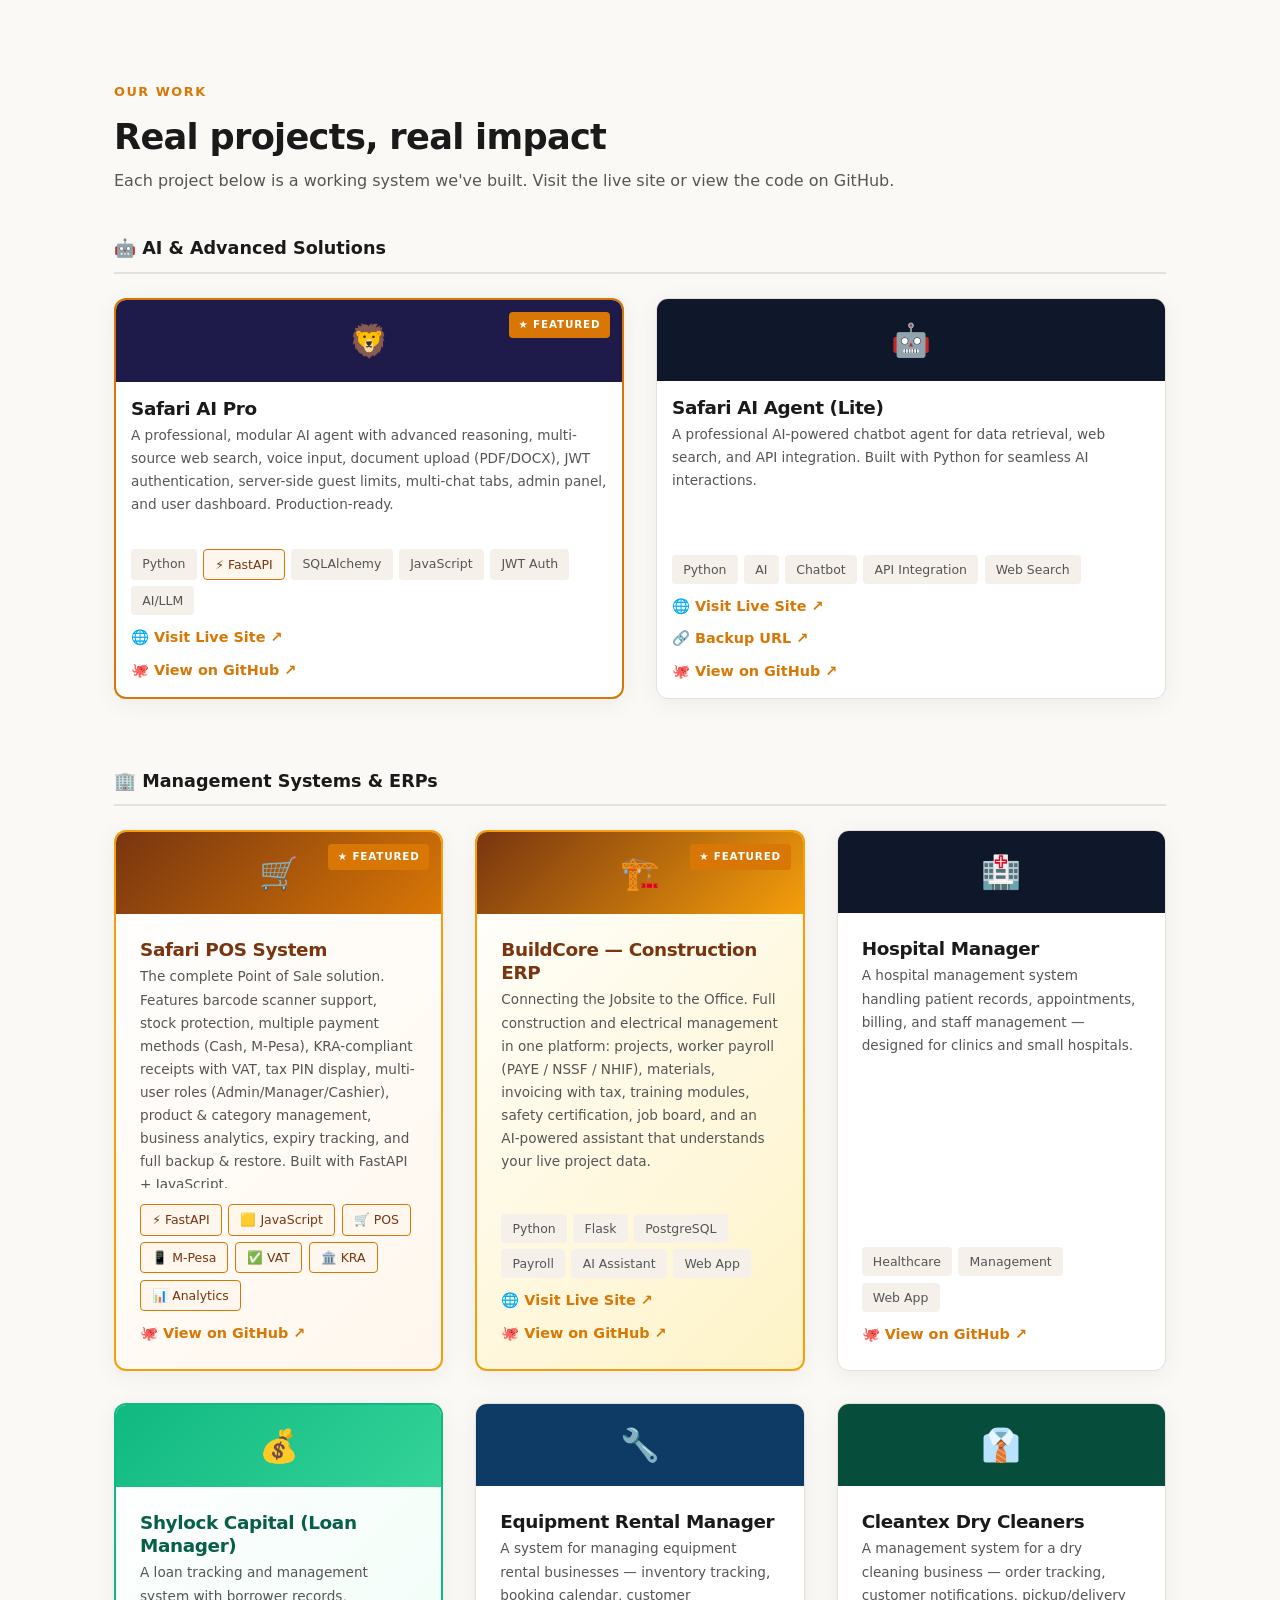
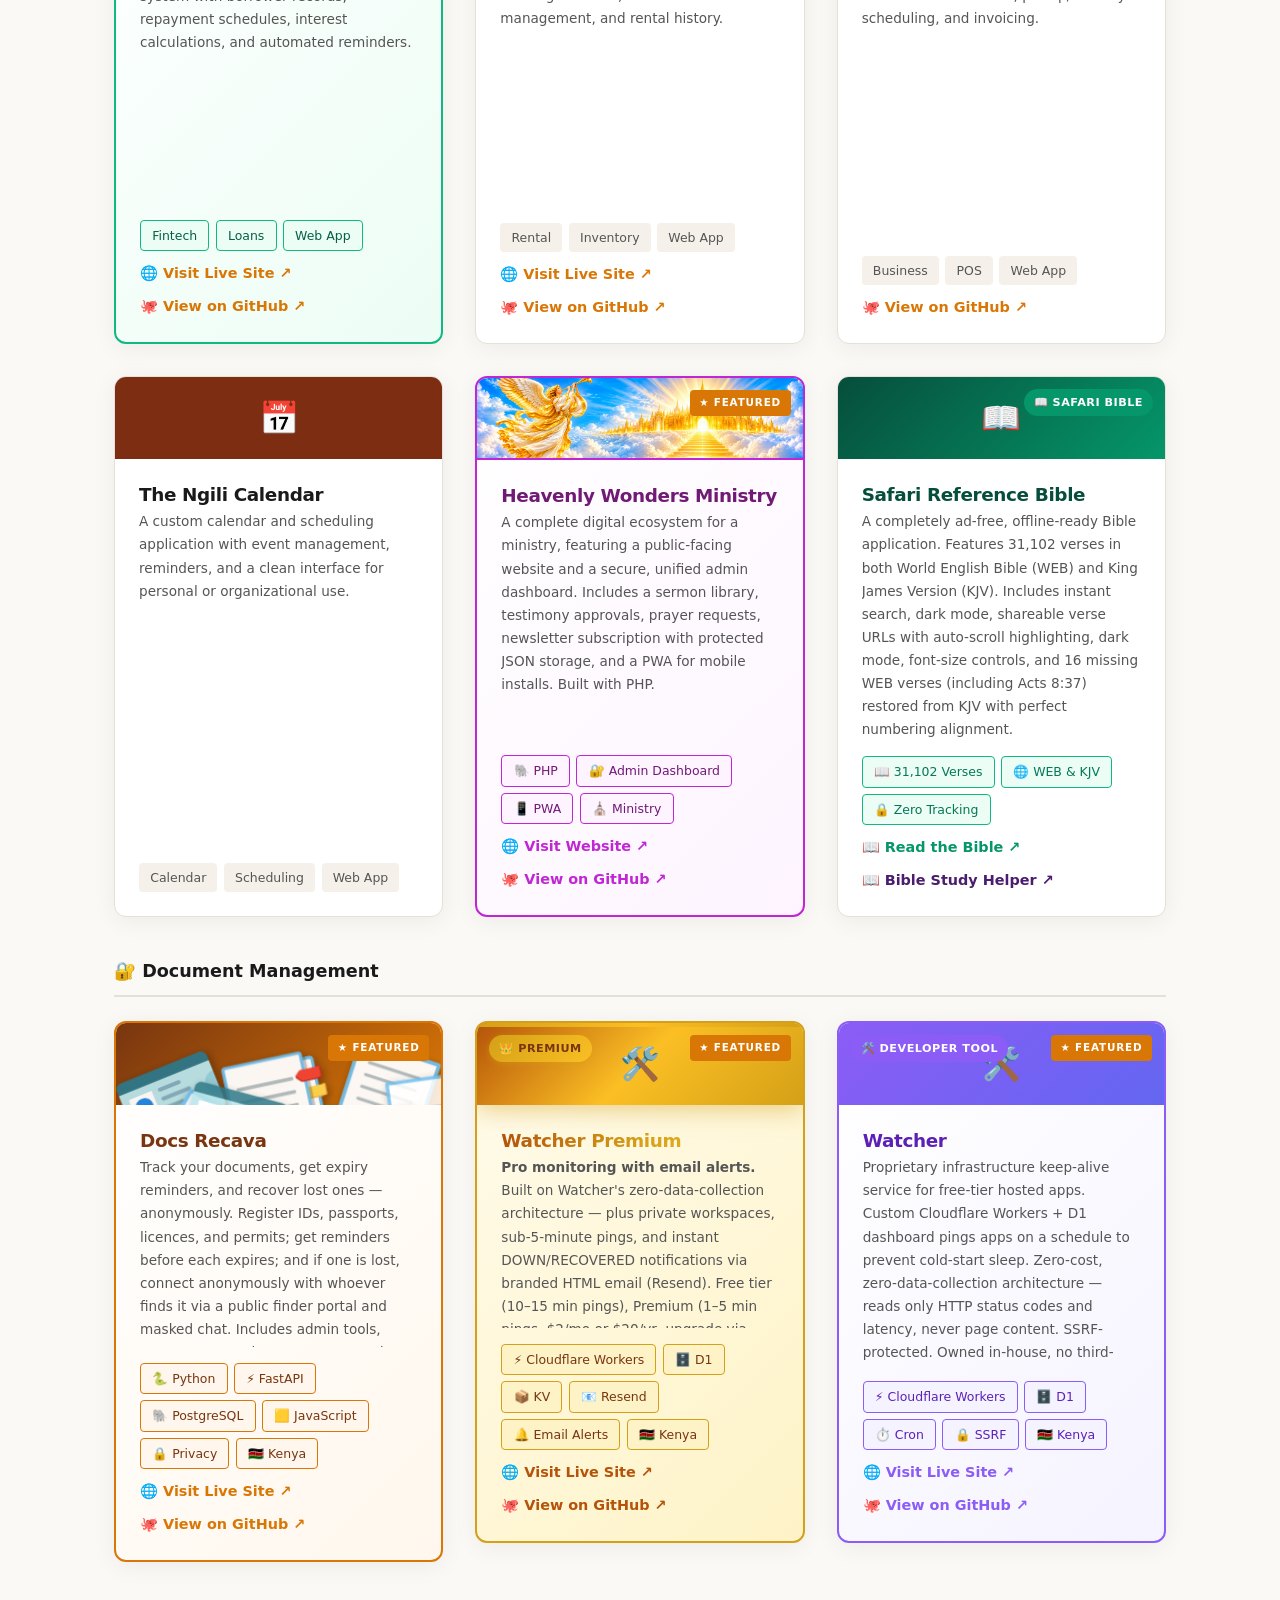
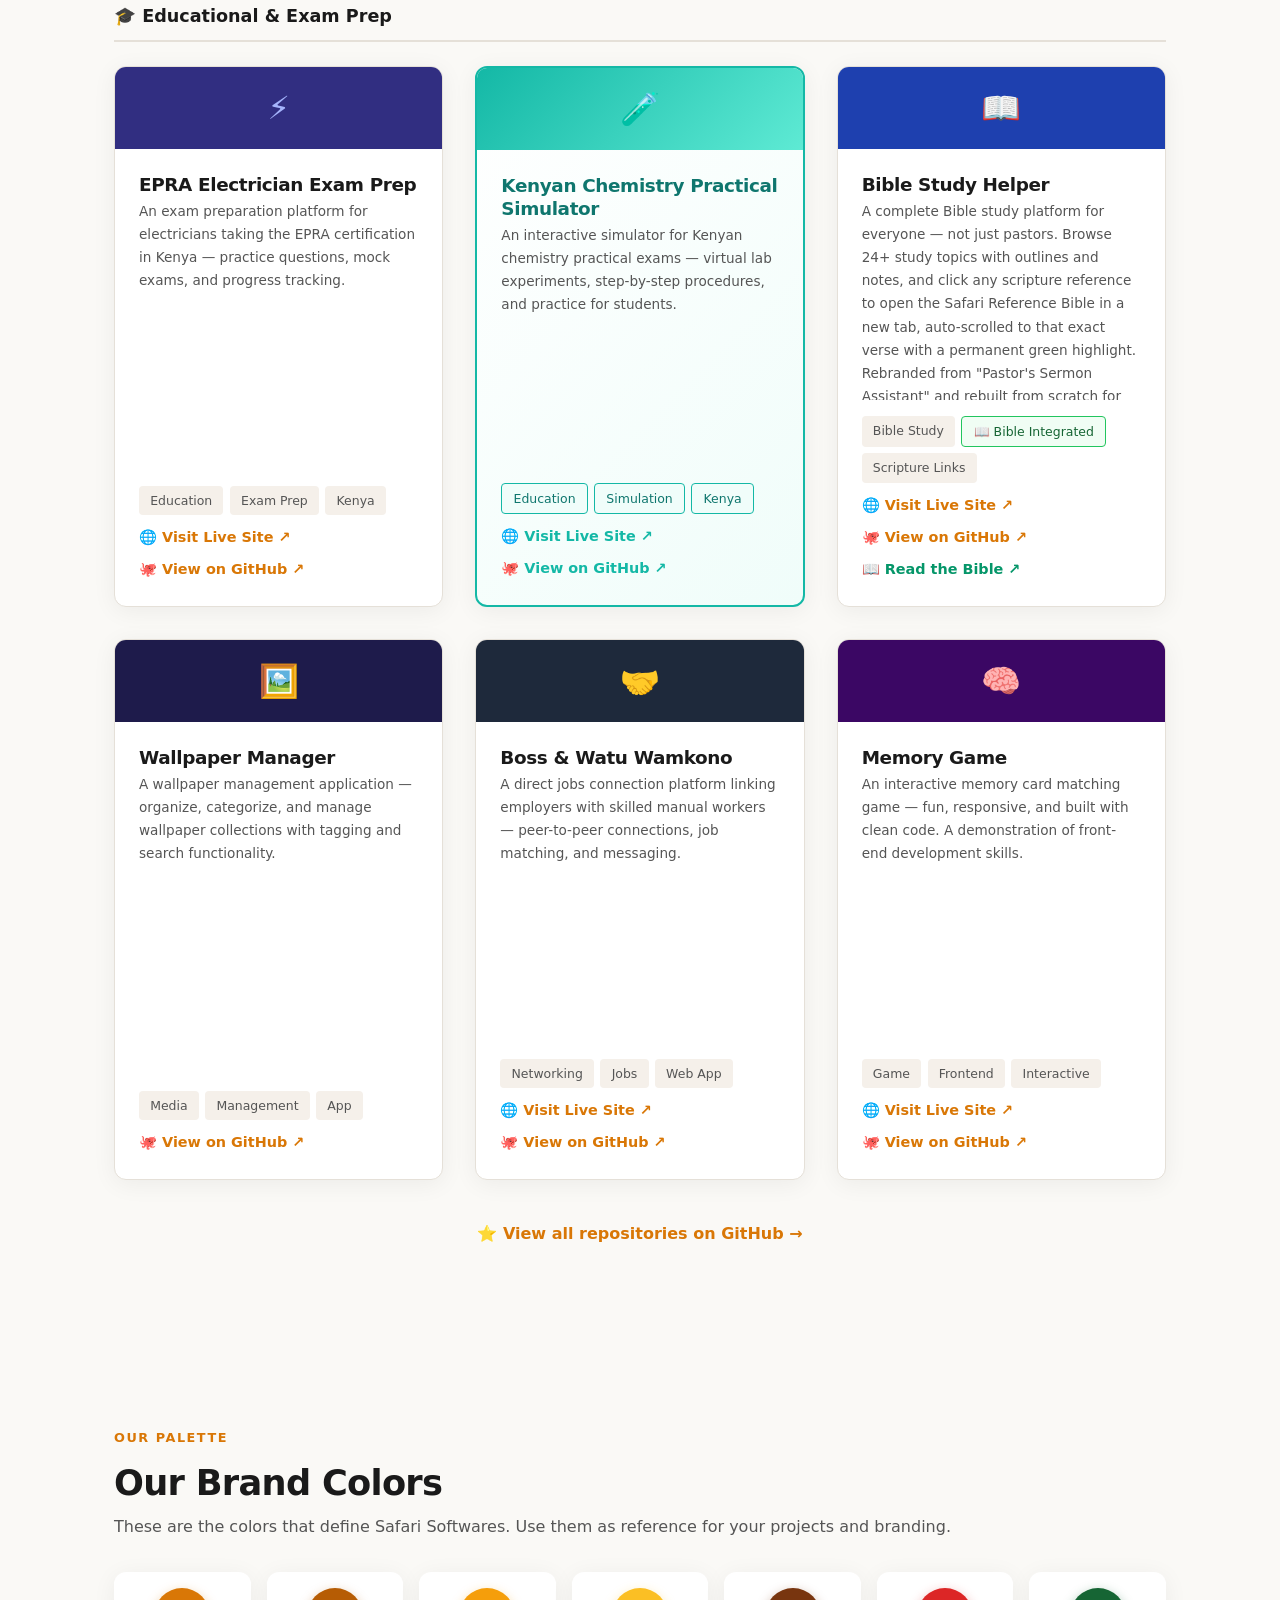
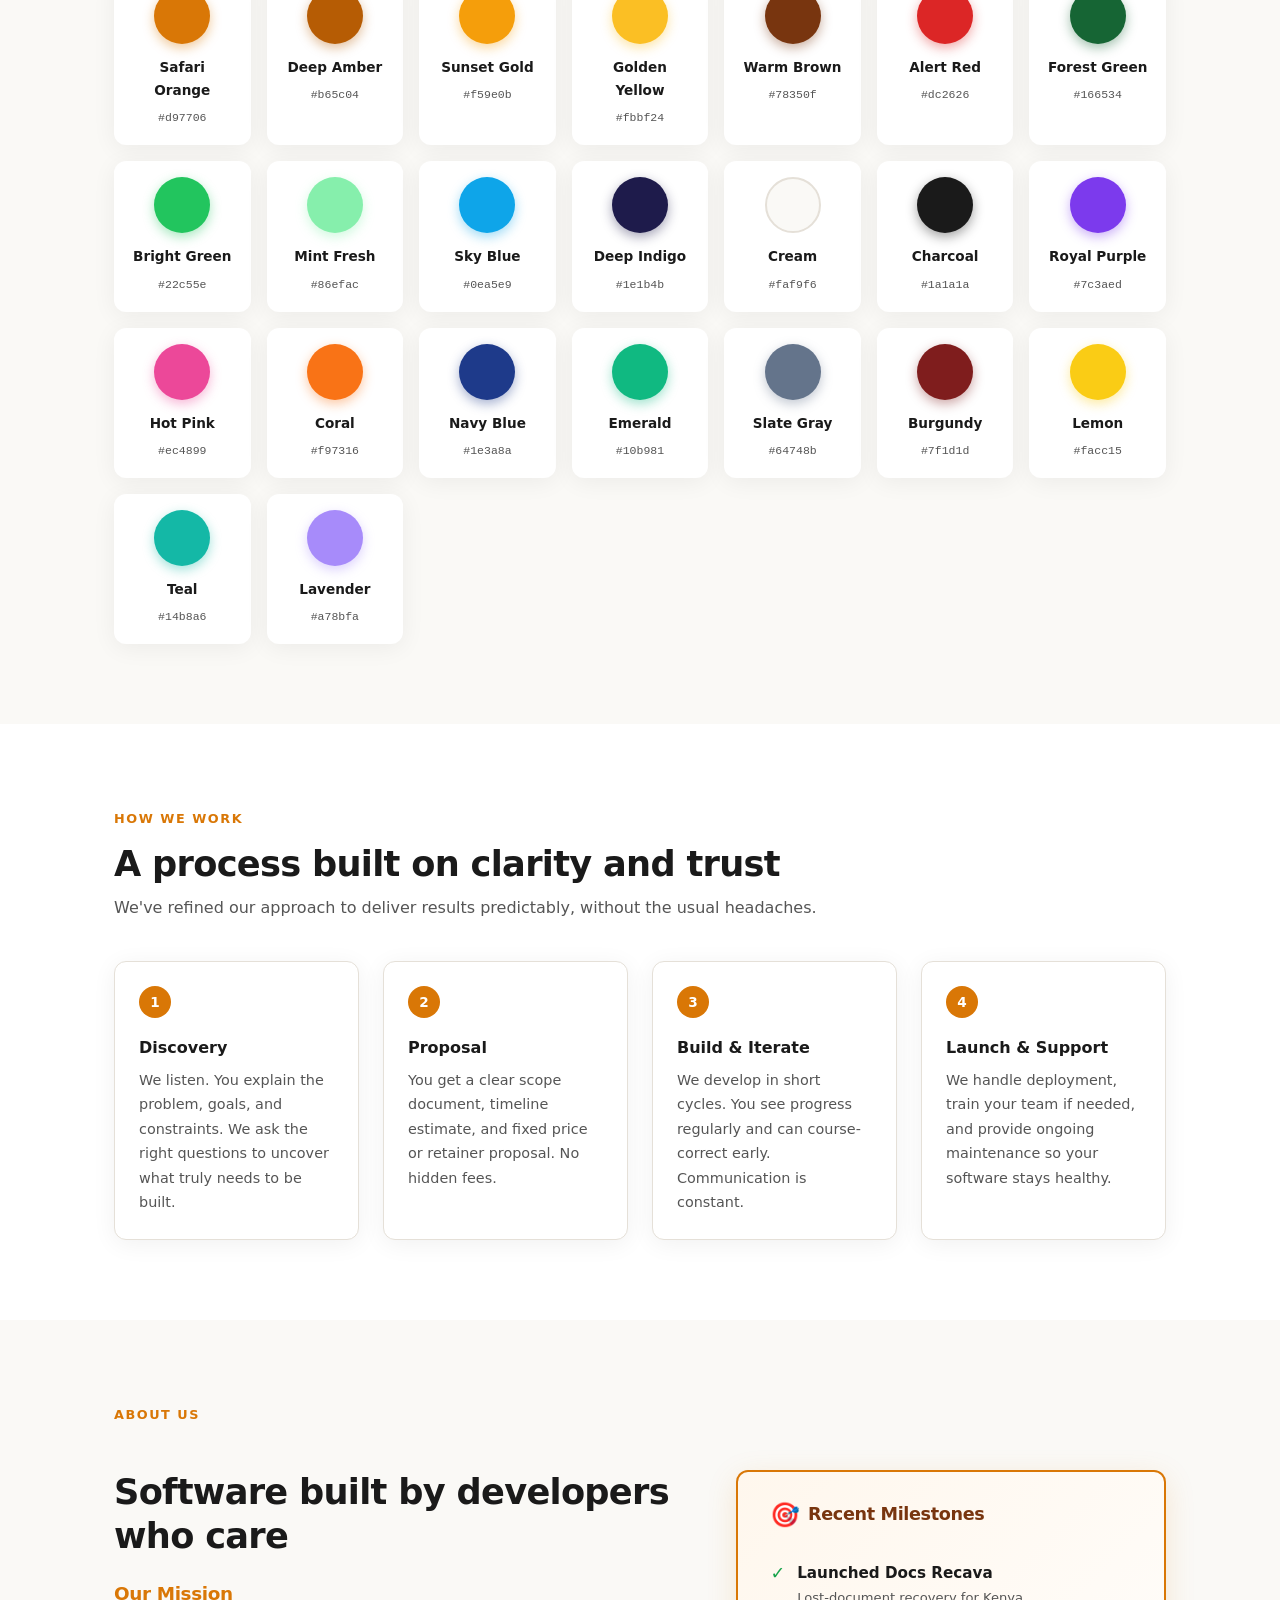
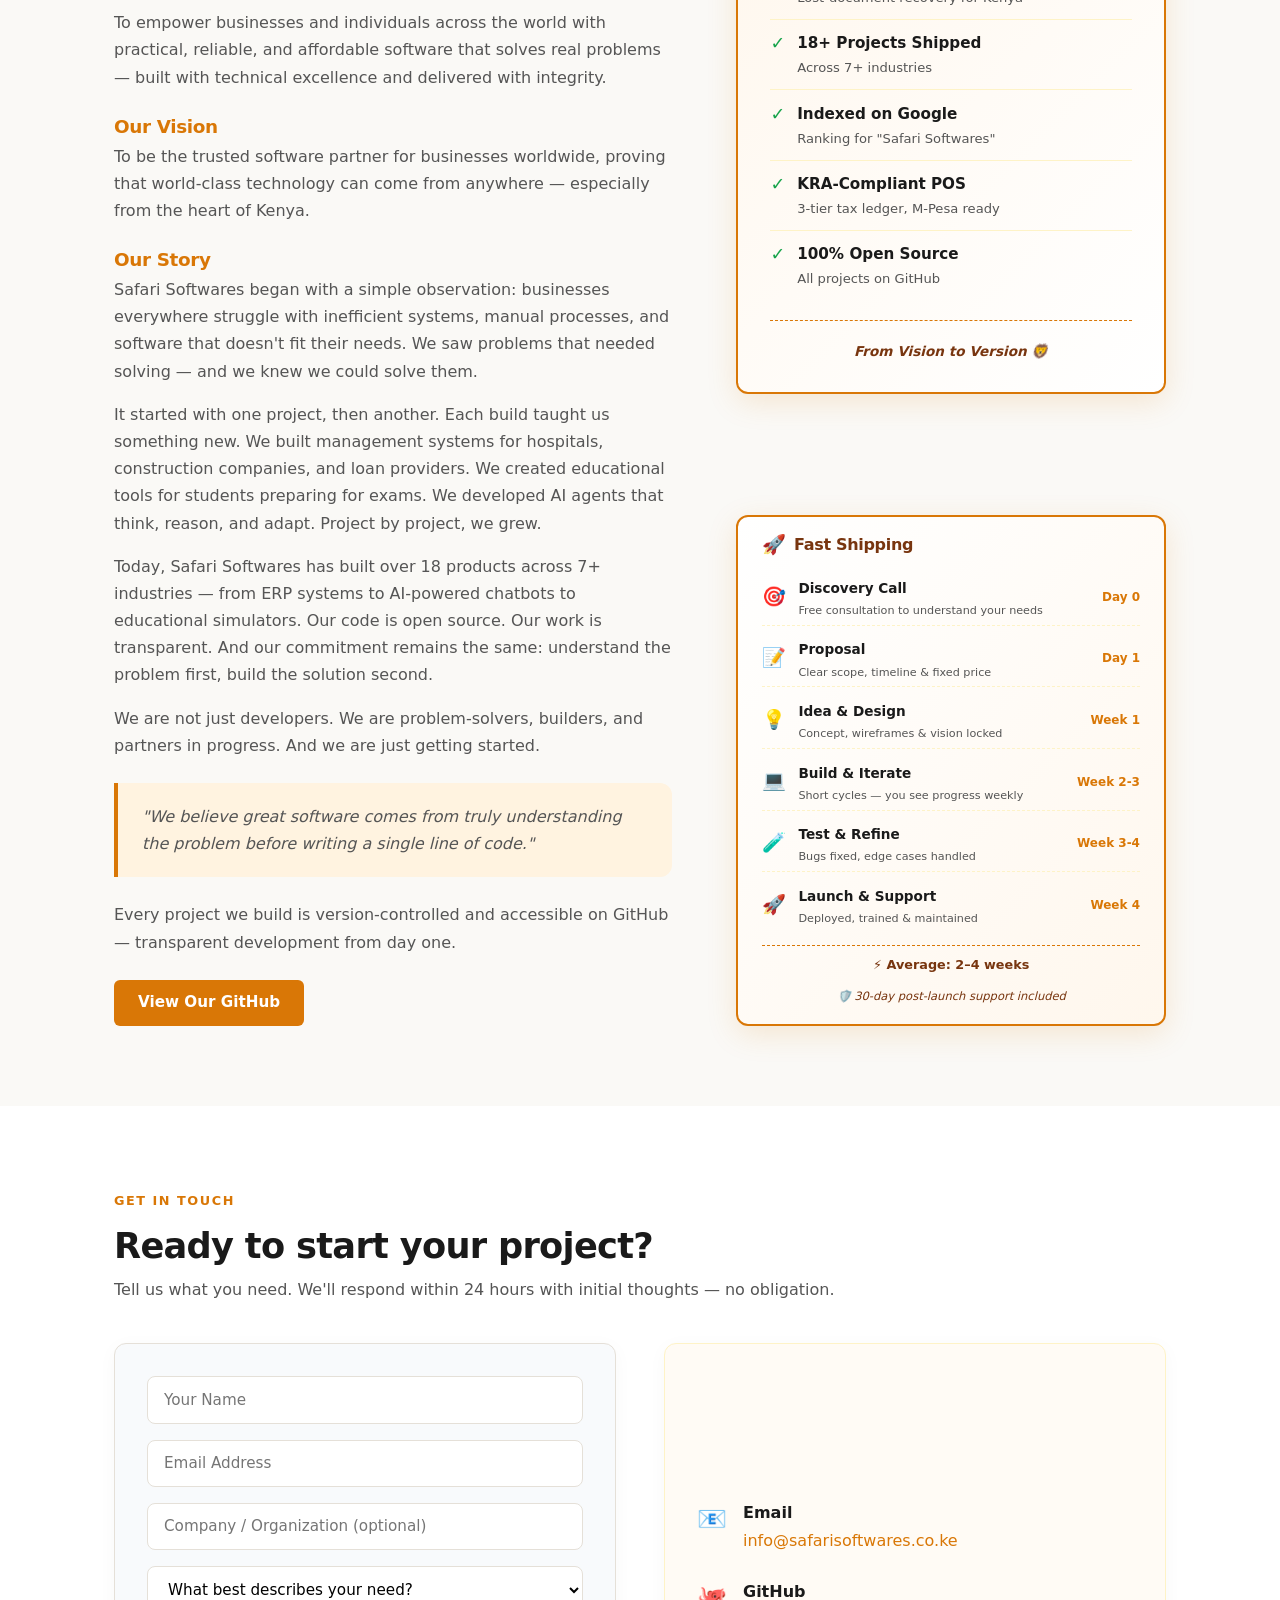
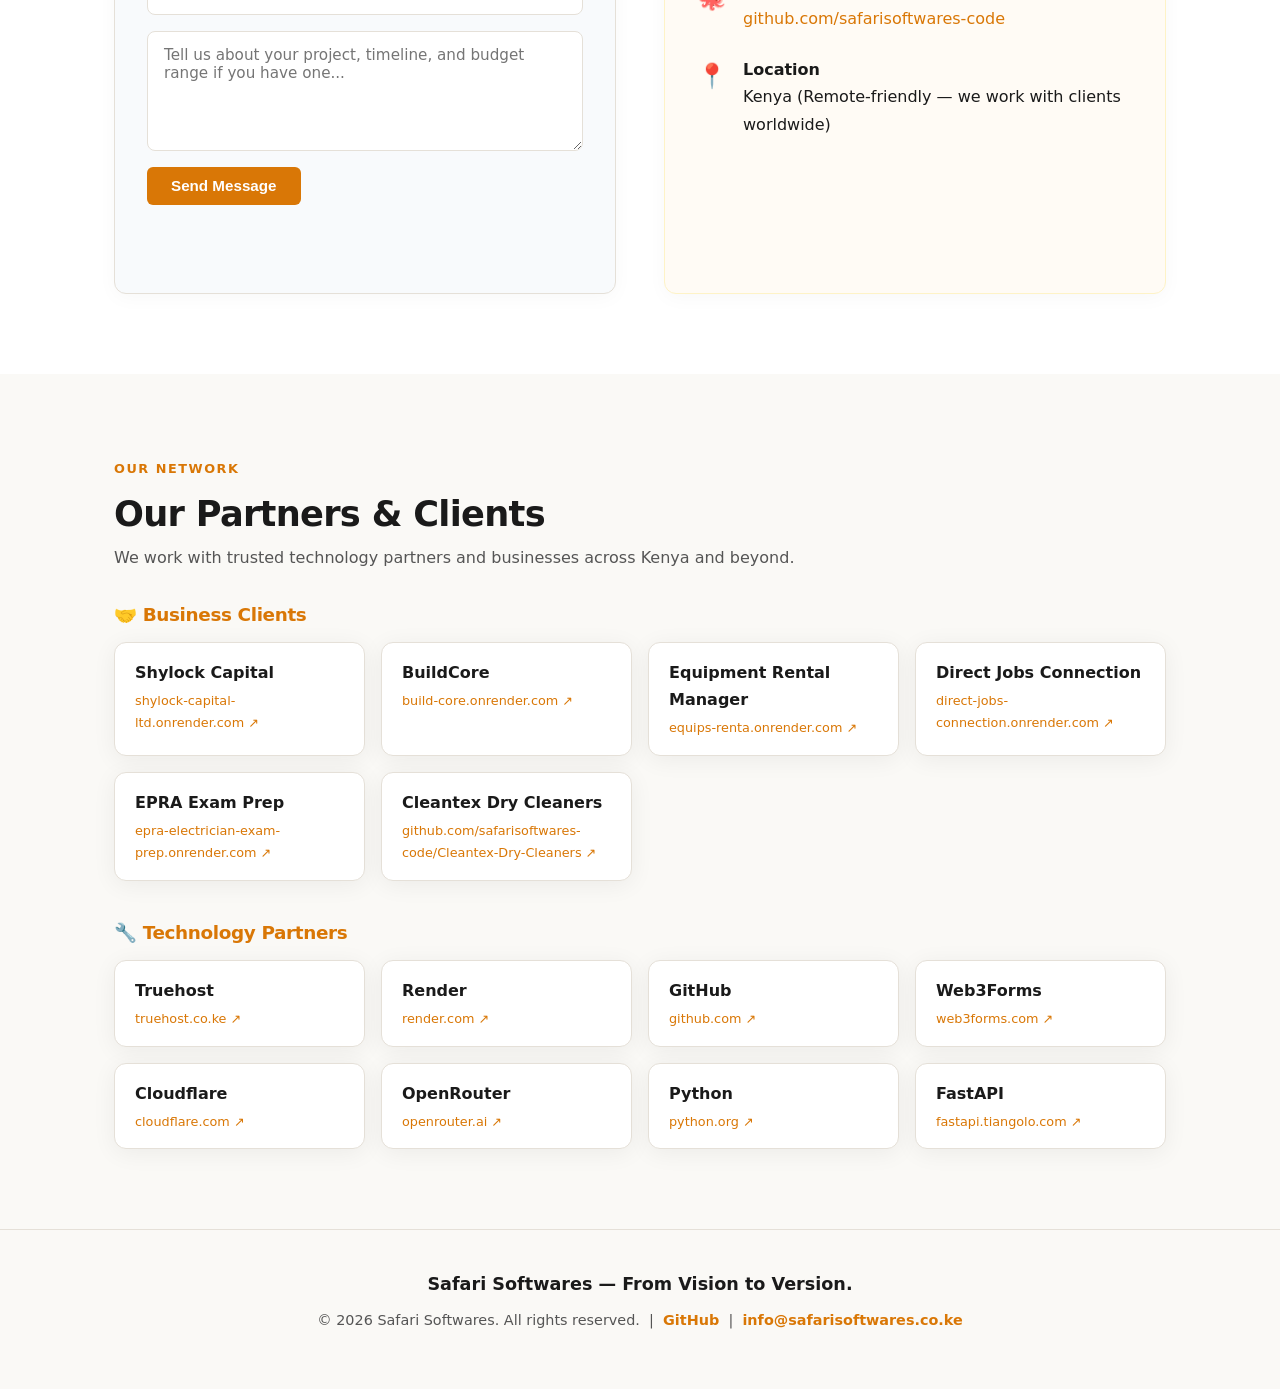
==== commit 88b79cb5: "Fix card layouts, add Heavenly Wonders, enforce uniform heights" ====
--- a/index.html
+++ b/index.html
@@ -421,24 +421,46 @@
         }
 
 
-        /* --- UNIFORM CARD HEIGHT (Management Systems & ERPs downward) --- */
+        
+        
+        /* --- UNIFORM CARD HEIGHT --- */
         :root { --uniform-card-h: calc(420px + 3.2cm); }
+        
         .project-card.unified-height {
             height: var(--uniform-card-h) !important;
-            min-height: 380px !important;
-            max-height: none !important;
+            min-height: var(--uniform-card-h) !important;
+            max-height: var(--uniform-card-h) !important;
             display: flex !important;
             flex-direction: column !important;
             overflow: hidden !important;
         }
+        
         .project-card.unified-height.trim-half-cm {
             height: calc(var(--uniform-card-h) - 0.5cm) !important;
-        }
-        .project-card.unified-height .project-body { flex: 1 1 auto !important; overflow: hidden !important; }
+            min-height: calc(var(--uniform-card-h) - 0.5cm) !important;
+            max-height: calc(var(--uniform-card-h) - 0.5cm) !important;
+        }
+        
+        .project-card.unified-height .project-body {
+            flex: 1 1 auto !important;
+            display: flex !important;
+            flex-direction: column !important;
+            overflow: hidden !important;
+            padding: 1.5rem !important;
+        }
+        
+        /* This forces the text (like Docs Recava) to scroll inside the card */
         .project-card.unified-height .project-body p {
-            flex: 1 1 auto !important; overflow-y: auto !important;
-        }
-        .project-card.unified-height .project-links { margin-top: auto !important; }
+            flex: 1 1 auto !important;
+            overflow-y: auto !important;
+            margin-bottom: 0 !important;
+        }
+        
+        .project-card.unified-height .project-links {
+            flex: 0 0 auto !important;
+            margin-top: auto !important;
+            padding-top: 10px !important;
+        }
     </style>
 </head>
 <body>
@@ -646,7 +668,13 @@
                         <h3>The Ngili Calendar</h3>
                         <p>A custom calendar and scheduling application with event management, reminders, and a clean interface for personal or organizational use.</p>
                         <div class="tech-tags"><span class="tech-tag">Calendar</span><span class="tech-tag">Scheduling</span><span class="tech-tag">Web App</span></div>
-                        <div id="heavenly-wonders" class="project-card featured unified-height" style="background:linear-gradient(135deg,#ffffff,#fdf4ff); border:2px solid #c026d3;">
+                        
+                    </div>
+                </div>
+
+                <!-- Hidden Transparent Placeholders to balance the grid (7 cards total, so 2 blanks needed) -->
+                
+                <div id="heavenly-wonders" class="project-card featured unified-height" style="background:linear-gradient(135deg,#ffffff,#fdf4ff); border:2px solid #c026d3;">
                     <div class="project-img" style="background-image: url('images/ministry-header.png'); background-size: cover; background-position: center 20%; border-bottom: 2px solid #c026d3;">
                     </div>
                     <div class="project-body">
@@ -659,28 +687,8 @@
                             <span class="tech-tag" style="background:#fdf4ff; color:#701a75; border:1px solid #c026d3;">⛪ Ministry</span>
                         </div>
                         <div class="project-links">
-                            <a href="https://heavenlywonders.co.ke" target="_blank" rel="noopener" class="project-link" style="color:#c026d3;">🌐 Visit Live Site ↗</a>
-                            <a href="https://heavenlywonders.co.ke/dashboard.html" target="_blank" rel="noopener" class="project-link" style="color:#c026d3;">🔐 View Dashboard ↗</a>
-                        </div>
-                    </div>
-                </div>
-                    </div>
-                </div>
-
-                <!-- Hidden Transparent Placeholders to balance the grid (7 cards total, so 2 blanks needed) -->
-                
-                <!-- Future Project 1 -->
-                <div class="project-card unified-height" style="background:rgba(255, 255, 255, 0.4); border:2px dashed #3b82f6; box-shadow:none;">
-                    <div class="project-img" style="background:transparent; color:#3b82f6; opacity:0.5;">🚀</div>
-                    <div class="project-body">
-                        <h3 style="color:#555;">Future Project 1</h3>
-                        <p style="color:#888; font-style:italic;">We are currently building something amazing for this space. Stay tuned!</p>
-                        <div class="tech-tags">
-                            <span class="tech-tag" style="background:transparent; border:1px dashed #3b82f6; color:#3b82f6;">Coming Soon</span>
-                        </div>
-                        <div class="project-links" style="opacity:0.6; pointer-events:none;">
-                            <span class="project-link" style="color:#888;">🌐 Visit Live Site ↗ - coming soon</span>
-                            <span class="project-link" style="color:#888;">🐙 View on GitHub ↗ - coming soon</span>
+                            <a href="https://heavenlywonders.co.ke" target="_blank" rel="noopener" class="project-link" style="color:#c026d3;">🌐 Visit Website ↗</a>
+                            <a href="https://github.com/safarisoftwares-code/Bible-Study-Helper" target="_blank" rel="noopener" class="project-link" style="color:#c026d3;">🐙 View on GitHub ↗</a>
                         </div>
                     </div>
                 </div>
@@ -1629,31 +1637,8 @@
             });
         }
 
-        // UNIFORM CARD HEIGHT: measure tallest unified card, apply to all
-        (function() {
-            function applyUniformHeight() {
-                var cards = document.querySelectorAll('.project-card.unified-height');
-                if (!cards.length) return;
-                document.documentElement.style.setProperty('--uniform-card-h', 'auto');
-                cards.forEach(function(c){ c.style.height = 'auto'; });
-                var max = 0;
-                cards.forEach(function(c){
-                    if (c.classList.contains('trim-half-cm')) return;
-                    max = Math.max(max, c.getBoundingClientRect().height);
-                });
-                if (max < 380) max = 380;
-                document.documentElement.style.setProperty('--uniform-card-h', 'calc(420px + 3.2cm)');
-                cards.forEach(function(c){ c.style.height = ''; });
-                console.log('[uniform] card height =', max, 'px');
-            }
-            if (document.fonts && document.fonts.ready) {
-                document.fonts.ready.then(applyUniformHeight);
-            }
-            window.addEventListener('load', applyUniformHeight);
-            window.addEventListener('resize', function(){
-                clearTimeout(window.__uhT); window.__uhT = setTimeout(applyUniformHeight, 200);
-            });
-        })();
+        // JS measurement removed - using strict CSS heights
+
     </script>
 </body>
 </html>
